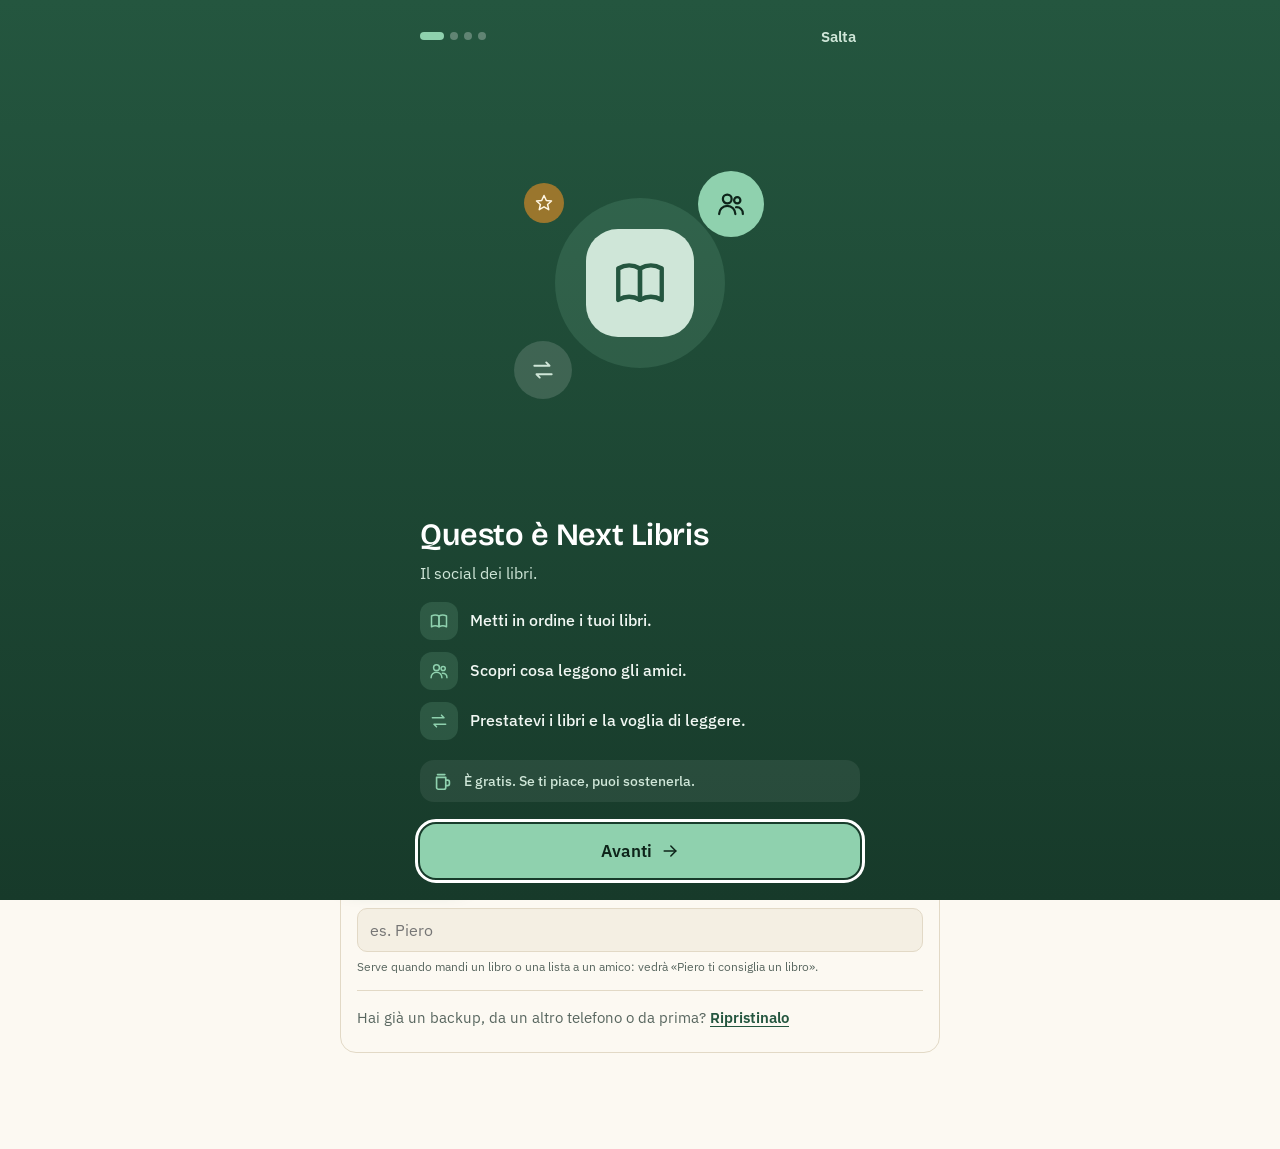
==== index.html @ ef650e4e "Prova 111.3: **Catalogo delle biblioteche (SBN) incluso per tutti**: non serve più il worker; tra am" ====
<!DOCTYPE html>
<html lang="it">
<head>
<meta charset="utf-8">
<meta name="viewport" content="width=device-width, initial-scale=1, interactive-widget=resizes-content">
<!-- Content-Security-Policy (17/11/2026): script solo dai file dell'app e dall'accesso con Google, niente script scritti nella pagina.
     connect-src e img-src ammettono https: perché le copertine possono stare su tanti indirizzi (il catalogo SBN passa dal server, 031). -->
<meta http-equiv="Content-Security-Policy" content="default-src 'self'; script-src 'self' https://accounts.google.com 'wasm-unsafe-eval'; style-src 'self' 'unsafe-inline' https://accounts.google.com; font-src 'self'; img-src 'self' data: blob: https:; media-src 'self' data: blob:; connect-src 'self' data: blob: https:; worker-src 'self' blob:; frame-src https://accounts.google.com; manifest-src 'self'; object-src 'none'; base-uri 'self'; form-action 'self'">
<title>Next Libris</title>
<meta name="application-name" content="Next Libris">
<meta name="apple-mobile-web-app-title" content="Next Libris">
<meta name="description" content="Il catalogo della tua libreria di casa: inquadri il codice a barre e il libro si compila da solo.">
<meta property="og:type" content="website">
<meta property="og:locale" content="it_IT">
<meta property="og:title" content="Next Libris">
<meta property="og:description" content="Il catalogo della tua libreria di casa: inquadri il codice a barre e il libro si compila da solo.">
<meta property="og:url" content="https://nextlibris.github.io/">
<meta property="og:image" content="https://nextlibris.github.io/icons/next-libris-og.png">
<meta property="og:image:width" content="1200">
<meta property="og:image:height" content="630">
<meta property="og:image:alt" content="Icona di Next Libris: libri sullo scaffale, l'ultimo inclinato">
<meta name="theme-color" content="#EEF1EE">
<link rel="manifest" href="manifest.json?v=36" crossorigin="use-credentials">
<link rel="icon" type="image/png" href="icons/next-libris-192.png">
<link rel="apple-touch-icon" href="icons/next-libris-192.png">
<script src="indirizzo.js"></script><!-- vecchio indirizzo: solo «Ci siamo spostati» -->
<script src="avvio.js"></script><!-- aspetto e tema prima di disegnare; mai dentro la cornice di un altro sito -->
<link rel="preload" href="vendor/fonts/literata-latin.woff2" as="font" type="font/woff2" crossorigin>
<style>/* schermata d'apertura: qui e non nel CSS, cosi' e' la primissima cosa disegnata */
#splash{display:none}
html[data-splash]:not(.splash-out),html[data-splash]:not(.splash-out) body{background:#24563F}
html[data-splash]:not(.splash-out) body>:not(#splash){visibility:hidden}
html[data-splash] #splash{position:fixed;top:0;left:0;right:0;bottom:auto;height:100lvh;min-height:100%;z-index:10000;display:flex;flex-direction:column;align-items:center;justify-content:center;gap:10px;background:#24563F;transition:opacity .35s ease}
#splash img{width:168px;height:168px;margin-bottom:6px}
#splash b{font:600 38px/1.1 "Literata",Georgia,serif;color:#F4F1E8;letter-spacing:-.005em}
#splashWho{font:400 17px/1.3 system-ui,sans-serif;color:#CFE0D6}
#splashWho:empty{display:none}
#splash.out{opacity:0;pointer-events:none}
@media (prefers-reduced-motion:reduce){html[data-splash] #splash{transition:none}}
</style>
<link rel="stylesheet" href="style.css">
<link rel="stylesheet" href="wrap.css"><!-- modulo: riepilogo di ogni stagione -->
<link rel="stylesheet" href="layout.css"><!-- modulo: disposizione dello schermo -->
<link rel="stylesheet" href="schede.css"><!-- modulo: aspetto della scheda aperta -->
<link rel="stylesheet" href="social.css"><!-- modulo: account e sincronizzazione -->
<link rel="stylesheet" href="profilo.css"><!-- modulo: profilo -->
<link rel="stylesheet" href="amici.css"><!-- modulo: amici -->
<link rel="stylesheet" href="notifiche.css"><!-- modulo: notifiche (campanella) -->
<link rel="stylesheet" href="chat.css"><!-- modulo: chat (giro 9b) -->
<link rel="stylesheet" href="ricerche.css"><!-- modulo: ricerche condivise e archivio comune -->
<link rel="stylesheet" href="push.css"><!-- modulo: notifiche push -->
<link rel="stylesheet" href="guida.css"><!-- modulo: guida di primo avvio e libreria di esempio -->
<link rel="stylesheet" href="stile-c.css"><!-- stile «C · Schede» (restyle 19/11/2026) -->
<link rel="stylesheet" href="stile-g.css"><!-- stile G «Pagina con l’Indice» (20/11/2026): ultimo, vale su tutto -->
</head>
<body>
<div id="splash" aria-hidden="true"><img src="icons/next-libris-192.png" alt="" width="168" height="168"><b>Next Libris</b><span id="splashWho"></span></div>
<main>
  <header class="top">
    <div>
      <h1>Next Libris</h1>
      <p class="top-meta"><span class="owner" id="owner"></span><span class="summary" id="summary" aria-live="polite"></span></p>
    </div>
    <div class="sync" id="sync" role="status"><span class="dot"></span><span id="syncTxt">Salvato su questo telefono</span></div>
    <button class="ico beer-top beer-pill" id="btnBeer" type="button" aria-label="Sostieni Next Libris: offrimi una birra" title="Offrimi una birra"><svg viewBox="0 0 24 24" width="24" height="24" fill="none" stroke="currentColor" stroke-width="2" stroke-linecap="round" stroke-linejoin="round"><path d="M5 8h10v11a2 2 0 0 1-2 2H7a2 2 0 0 1-2-2z"/><path d="M15 11h2a2.5 2.5 0 0 1 0 5h-2"/><path d="M5 8a2.5 2.5 0 0 1 2.5-3 3 3 0 0 1 5 0A2.5 2.5 0 0 1 15 8"/><path d="M8.5 12v5.5M11.5 12v5.5"/></svg><span class="beer-t">Sostieni</span></button>
    <button class="ico gear" id="btnOpts" aria-label="Opzioni" title="Opzioni"></button>
  </header>

  <div class="notice" id="notice" hidden><span id="noticeTxt"></span><button id="noticeBtn" hidden></button><button class="x" id="noticeX" aria-label="Chiudi l'avviso">×</button></div>

  <section class="inst-card" id="instCard" hidden aria-labelledby="instH">
    <img src="icons/next-libris-192.png" alt="" width="56" height="56">
    <div class="inst-txt">
      <h2 id="instH">Installa Next Libris</h2>
      <p id="instMsg">Avrai l'icona tra le app del telefono: si apre a schermo intero e funziona anche senza rete.</p>
    </div>
    <div class="inst-acts">
      <button class="btn primary" id="instGo" type="button">Installa</button>
      <button class="btn quiet" id="instLater" type="button">Non ora</button>
    </div>
  </section>

  <div class="stick-sentinel" id="stickSentinel" aria-hidden="true"></div>
  <div class="stick" id="stick">
  <div class="tabbar">
    <nav class="tabs" role="tablist" aria-label="Elenchi">
      <button role="tab" id="tabLib" aria-selected="true">Libreria <span class="cnt" id="cntLib"></span></button>
      <button role="tab" id="tabWish" aria-selected="false">Desideri <span class="cnt" id="cntWish"></span></button>
    </nav>
    <button class="quick loan" id="fltLoan" aria-pressed="false" title="Mostra solo i libri in prestito"><span id="icoLoan" aria-hidden="true"></span>Prestati <span class="cnt" id="cntLoan">0</span></button>
  </div>

  <section class="tools" aria-label="Strumenti">
    <button class="btn filt" id="btnFilters" aria-expanded="false" aria-controls="drawer"><span id="icoFilt" aria-hidden="true"></span>Filtri<span class="badge" id="fltBadge" hidden></span></button>
    <span class="qwrap"><input id="q" type="search" placeholder="Cerca nell'elenco" aria-label="Cerca nell'elenco" autocomplete="off"><button type="button" class="qx" id="qX" aria-label="Cancella la ricerca" title="Cancella la ricerca" hidden>×</button></span>   <!-- X: cancella solo il testo, non i filtri (giro 5) -->
    <div class="acts">
      <button class="btn sm" id="btnView"></button>
      <button class="btn sm" id="btnCheck"></button>
      <button class="btn sm" id="btnStats"></button>
      <button class="btn sm" id="btnExport"></button>
    </div>
  </section>
  <div class="sortbar" id="sortBar">   <!-- «Ordina» e «Raggruppa» sempre in vista, fuori dalla barra dei filtri (Piero, 17/11/2026 notte) -->
    <span class="sr" id="hSort">Ordina per</span>
    <select id="sort" class="dsel sb-sel" aria-labelledby="hSort">
      <option value="recent">Più recenti</option>
      <option value="titolo">Titolo A–Z</option>
      <option value="autore">Autore A–Z</option>
      <option value="editore">Casa editrice</option>
      <option value="anno">Anno</option>
      <option value="scaffale">Scaffale</option>
      <option value="voto">Voto</option>
      <option value="letti">Letti di recente</option>
    </select>
    <span class="sb-dot" aria-hidden="true">·</span>
    <span class="sr" id="hGrp">Raggruppa per</span>
    <select id="grp" class="dsel sb-sel" aria-labelledby="hGrp" data-pre="Raggruppa: " data-none="Raggruppa">
      <option value="">Nessun gruppo</option>
      <option value="aut">Autore</option>
      <option value="gen">Genere</option>
      <option value="genaut" data-s="Genere › autore">Genere, poi autore</option>
      <option value="pae" data-s="Paese">Paese dell'autore</option>
      <option value="read">Lettura</option>
    </select>
  </div>
  <div class="chips">
    <button class="chip todo" id="btnTodo" hidden>Completa con l'ISBN</button>
    <button class="chip" id="fltGuess" aria-pressed="false" hidden>Da verificare</button>
    <span class="active-flt" id="activeFlt"></span>
    <button class="chip" id="btnNews" hidden>Novità dei tuoi autori</button>
    <button class="chip share" id="btnShareWish" hidden>Condividi la lista</button>
  </div>
  </div>


  <section class="nx-box" id="nxBox" hidden aria-labelledby="nxBoxH">
    <button type="button" class="ico nx-x" id="nxBoxX" aria-label="Chiudi">×</button>
    <h3 id="nxBoxH">Hai finito un libro. E adesso?</h3>
    <div id="nxBoxCard"></div>
    <div class="nx-acts"><button class="btn primary" type="button" id="nxBoxGo">Inizio questo</button><button class="btn" type="button" id="nxBoxNext">Un altro</button><button class="link" type="button" id="nxBoxAll">Tutti i suggerimenti</button></div>
  </section>
  <section class="don-ask" id="donAsk" hidden aria-labelledby="donAskT">
    <h3 id="donAskT">50 libri catalogati</h3>
    <p>Grazie per usare Next Libris! È gratis per tutti e senza pubblicità: se ti è utile, aiutaci a tenerla così con una birra.</p>
    <button class="btn primary" type="button" id="donAskGo">Offrimi una birra</button>
    <div class="don-ask-more"><button class="link" type="button" id="donAskLater">Più tardi</button><button class="link" type="button" id="donAskNever">Non chiedere più</button></div>
  </section>
  <div class="don-row" id="donRow" hidden>
    <button type="button" class="don-open" id="donRowOpen"><span class="don-ico" aria-hidden="true">♥</span><span>Next Libris è gratis e senza pubblicità. Se ti piace, offrimi una birra!</span></button>
    <button type="button" class="ico" id="donRowX" aria-label="Nascondi per 10 giorni">×</button>
  </div>
  <div class="thead" id="thead" aria-hidden="true"><span></span><span>Titolo</span><span>Autore</span><span>Casa editrice</span><span>Anno</span><span>Costo €</span><span>ISBN</span><span></span></div>
  <div id="list"></div>
</main>

<div class="dock">
  <div class="dock-in">
    <button class="btn primary" id="btnScan"></button>
    <button class="btn" id="btnPhoto"></button>
    <button class="btn" id="btnType"></button>
  </div>
  <p class="tip" id="tipTxt">Scansiona il codice a barre: è il modo più preciso. Dopo ogni libro puoi scrivere il prezzo (facoltativo). Digita per scrivere il titolo o l'ISBN.</p>
</div>

<div class="scan" id="scan" hidden>
  <video id="scanVideo" playsinline muted></video>
  <div class="scan-top">
    <button class="btn" id="scanClose" aria-label="Chiudi la fotocamera">× Chiudi</button>
    <span class="scan-count" id="scanCount">0 aggiunti</span>
    <span class="scan-tr">
      <button class="btn scan-snd" type="button" id="scanSound" aria-pressed="true" aria-label="Suoni accesi: tocca per spegnerli">🔊</button>
      <button class="btn scan-ico" type="button" id="scanFlash" hidden aria-pressed="false" aria-label="Flash per la foto della copertina: spento">⚡</button>
      <button class="btn scan-ico" type="button" id="scanTorch" hidden aria-pressed="false" aria-label="Torcia: spenta">🔦</button>
    </span>
  </div>
  <div class="scan-mid"><div class="scan-guide" id="scanGuide"></div></div>
  <div class="scan-res" id="scanRes" hidden aria-live="polite"></div>
  <div class="scan-price" id="scanPrice" hidden>
    <div class="sp-book"><b id="scanPriceT"></b><span id="scanPriceA"></span></div>
    <span id="scanPriceTxt" aria-live="polite"></span>
    <!-- il campo è sempre visibile: toccandolo Android apre subito la tastiera (un focus dato dal codice a volte non la apre) -->
    <form class="sp-row" id="scanPriceForm">
      <label class="sp-field" id="scanPriceType"><span class="sp-ico" id="scanPriceIco" aria-hidden="true"></span><input id="scanPriceIn" type="text" inputmode="decimal" enterkeyhint="done" autocomplete="off" placeholder="Prezzo (facoltativo)" aria-label="Prezzo in euro, facoltativo"><span class="eur" aria-hidden="true">€</span></label>
      <button class="btn primary" id="scanPriceOk" type="submit">Salva</button>
      <button class="btn" type="button" id="scanPriceCancel" aria-label="Annulla">×</button>
    </form>
  </div>
  <div class="scan-shoot" id="scanShootBox" hidden><button class="shutter" id="scanShoot" aria-label="Scatta la copertina"></button></div>
  <div class="scan-kinds" id="scanKinds" role="radiogroup" aria-label="Cosa inquadri">
    <button type="button" role="radio" data-k="bar" aria-checked="true">Codice a barre</button><button type="button" role="radio" data-k="text" aria-checked="false">ISBN scritto</button><button type="button" role="radio" data-k="cover" aria-checked="false">Copertina</button>
  </div>
  <button class="btn scan-native" id="scanNative" type="button">📷 Usa la fotocamera del telefono (con il flash)</button>
  <button class="btn scan-done" id="scanDone" type="button">Chiudi la fotocamera</button>
  <p class="scan-msg" id="scanMsg" role="status">Inquadra il codice a barre, di solito sul retro. Ogni libro viene aggiunto da solo.</p>
</div>

<div class="sheet" id="isbnSheet" hidden>
  <div class="sheet-in" role="dialog" aria-modal="true" aria-labelledby="isbnH">
    <h2 id="isbnH">Titolo o ISBN</h2>
    <p class="msg" id="isbnIntro">Scrivi il <b>titolo</b> (con l'autore, se lo sai): ti propongo i libri trovati. Oppure uno o più codici <b>ISBN</b>, uno per riga.</p>
    <textarea class="big" id="isbnText" inputmode="text" autocomplete="off" enterkeyhint="search" aria-label="Titolo o codici ISBN" placeholder="Il nome della rosa Eco"></textarea>
    <p class="msg bad" id="isbnErr" hidden></p>
    <div class="tres" id="isbnResBox" hidden>
      <p class="msg" id="isbnResMsg" aria-live="polite"></p>
      <ul class="cands" id="isbnRes"></ul>
      <button class="btn" id="isbnKey" type="button" hidden>Come avere l’API, gratis ›</button>
      <button class="btn" id="isbnAsIs" type="button" hidden></button>
    </div>
    <div class="row-btns">
      <button class="btn" id="isbnCancel">Annulla</button>
      <button class="btn primary" id="isbnGo">Cerca</button>
    </div>
  </div>
</div>

<div class="sheet" id="pickSheet" hidden>
  <div class="sheet-in" role="dialog" aria-modal="true" aria-labelledby="pickH">
    <h2 id="pickH">Quale libro è?</h2>
    <p class="msg" id="pickMsg">Ho letto il testo della copertina. Tocca il libro giusto: editore e anno dipendono dall'edizione, controllali dopo.</p>
    <ul class="cands" id="pickList"></ul>
    <div class="row-btns">
      <button class="btn" id="pickMan">Nessuno: scrivo io titolo e autore</button>
      <button class="btn" id="pickText">Nessuno: tieni il testo letto</button>
      <button class="btn" id="pickClose">Chiudi</button>
    </div>
  </div>
</div>

<div class="sheet" id="bkFailSheet" hidden>
  <div class="sheet-in" role="dialog" aria-modal="true" aria-labelledby="bkFailH">
    <h2 id="bkFailH">Il backup non è partito</h2>
    <p class="msg" id="bkFailMsg">Il telefono non ha aperto la condivisione.</p>
    <div class="menu">
      <button class="btn primary" type="button" id="bkFailRetry">Riprova a inviarlo</button>
      <button class="btn" type="button" id="bkFailLite" hidden>Invia senza le foto</button>
      <button class="btn" type="button" id="bkFailDl">Salvalo nei Download</button>
      <button class="btn" type="button" id="bkFailClose">Chiudi</button>
    </div>
    <p class="hint">Dai Download puoi metterlo su Drive dopo: apri l'app Drive, tocca «+» e poi «Carica».</p>
  </div>
</div>

<div class="sheet" id="recSheet" hidden>
  <div class="sheet-in rec-in" role="dialog" aria-modal="true" aria-labelledby="recH">
    <h2 id="recH">Riconosco il libro</h2>
    <div class="rec-top">
      <span class="man-img" id="recImg" aria-hidden="true"></span>
      <div class="rec-txt">
        <p class="msg" id="recMsg" aria-live="polite">Leggo la foto…</p>
        <div class="rec-bar" id="recBar" role="progressbar" aria-label="Avanzamento" aria-valuemin="0" aria-valuemax="100" aria-valuenow="0"><span id="recFill"></span></div>
        <b class="rec-pct" id="recPct">0%</b>
      </div>
    </div>
    <p class="hint">Dalla copertina il riconoscimento sbaglia spesso, soprattutto con poca luce: il codice a barre sul retro è più preciso. Puoi anche scrivere tu titolo e autore.</p>
    <div class="row-btns">
      <button class="btn" type="button" id="recMan">Scrivi a mano</button>
      <button class="btn" type="button" id="recBg">Continua dopo</button>
    </div>
  </div>
</div>

<div class="sheet" id="manSheet" hidden>
  <div class="sheet-in man-in" role="dialog" aria-modal="true" aria-labelledby="manH">
    <h2 id="manH">Scrivi titolo e autore</h2>
    <div class="man-top"><span class="man-img" id="manImg" aria-hidden="true"></span><p class="msg" id="manMsg">Non ho trovato questo libro online. Scrivilo tu: la foto diventa la copertina.</p></div>
    <form class="man-form" id="manForm" autocomplete="off">
      <label for="manT">Titolo</label>
      <input id="manT" type="text" enterkeyhint="next" spellcheck="false" placeholder="Il nome della rosa">
      <label for="manA">Autore <span class="opt">(facoltativo)</span></label>
      <input id="manA" type="text" enterkeyhint="done" spellcheck="false" placeholder="Umberto Eco">
      <label for="manP" class="man-p">Prezzo di copertina <span class="opt">(facoltativo)</span></label>
      <span class="man-p man-pw"><input id="manP" type="text" inputmode="decimal" enterkeyhint="done" autocomplete="off" placeholder="es. 14,50"><span class="eur" aria-hidden="true">€</span></span>
    </form>
    <p class="msg bad" id="manErr" hidden>Scrivi almeno il titolo.</p>
    <div class="row-btns">
      <button class="btn primary" type="submit" form="manForm" id="manSave">Salva</button>
      <button class="btn" type="button" id="manCancel">Più tardi</button>
    </div>
  </div>
</div>

<div class="sheet" id="instSheet" hidden>
  <div class="sheet-in" role="dialog" aria-modal="true" aria-labelledby="instSheetH">
    <h2 id="instSheetH">Come installarla</h2>
    <p class="msg" id="instLead"></p>
    <ol class="inst-steps" id="instSteps"></ol>
    <p class="hint" id="instNote"></p>
    <div class="row-btns">
      <a class="btn" id="instChrome" hidden>Apri in Chrome</a>
      <button class="btn" id="instCopy" type="button" hidden>Copia il link</button>
      <button class="btn primary" id="instOk" type="button">Ho capito</button>
    </div>
    <button class="link" id="instWhy" type="button">Non trovi la voce? Controlla il telefono</button>
  </div>
</div>

<div class="sheet" id="shareSheet" hidden>
  <form class="sheet-in" id="shareForm" role="dialog" aria-modal="true" aria-labelledby="shareH">
    <h2 id="shareH">Condividi</h2>
    <p class="msg" id="shareWhat"></p>
    <label class="field" id="shareTitleBox"><span>Nome della lista</span>
      <input type="text" id="shareTitle" maxlength="40" autocomplete="off" placeholder="es. Gialli da leggere"></label>
    <label class="field"><span>Il tuo nome, così chi riceve vede da chi arriva</span>
      <input type="text" id="shareName" enterkeyhint="done" maxlength="30" autocomplete="given-name" autocapitalize="words" placeholder="es. Piero"></label>
    <p class="share-prev" id="sharePrev" aria-live="polite"></p>
    <div class="row-btns">
      <button class="btn primary" type="submit" id="shareSend">Manda</button>
      <button class="btn" type="button" id="shareCopy">Copia</button>
      <button class="btn" type="button" id="shareClose">Annulla</button>
    </div>
    <p class="hint">Mando titolo, autore, casa editrice, anno, ISBN, prezzo, copertina, genere e pagine. Note, voti, prestiti e scaffali restano a te; le copertine fotografate da te restano sul telefono. Chi ha Next Libris apre il link e aggiunge i libri; gli altri leggono l'elenco nel messaggio.</p>
  </form>
</div>

<div class="sheet" id="importSheet" hidden>
  <div class="sheet-in" role="dialog" aria-modal="true" aria-labelledby="importH">
    <h2 id="importH"></h2>
    <p class="msg" id="importMsg"></p>
    <ul class="imp" id="importList"></ul>
    <div class="row-btns">
      <button class="btn primary" type="button" id="importWish">Aggiungi ai Desideri</button>
      <button class="btn" type="button" id="importLib">Aggiungi alla Libreria</button>
      <button class="btn" type="button" id="importClose">Non ora</button>
    </div>
    <p class="hint" id="importHint"></p>
  </div>
</div>

<div class="sheet" id="covSheet" hidden>
  <div class="sheet-in" role="dialog" aria-modal="true" aria-labelledby="covH">
    <h2 id="covH">Copertina non trovata</h2>
    <p class="msg" id="covMsg"></p>
    <div class="row-btns">
      <button class="btn primary" type="button" id="covShot">Scatta una foto</button>
      <button class="btn" type="button" id="covLater">Non ora</button>
    </div>
  </div>
</div>

<div class="sheet" id="newsSheet" hidden>
  <div class="sheet-in wide" role="dialog" aria-modal="true" aria-labelledby="newsH">
    <h2 id="newsH">Novità dei tuoi autori</h2>
    <p class="msg" id="newsMsg" aria-live="polite"></p>
    <ul class="news" id="newsList"></ul>
    <label class="check small"><input type="checkbox" id="newsAuto"><span>Controlla da solo ogni due settimane (serve l’API Google)</span></label>
    <div class="row-btns">
      <button class="btn" type="button" id="newsAgain">Cerca di nuovo</button>
      <button class="btn" type="button" id="newsClose">Chiudi</button>
    </div>
  </div>
</div>

<div class="sheet" id="suggSheet" hidden>
  <div class="sheet-in wide" role="dialog" aria-modal="true" aria-labelledby="suggH">
    <h2 id="suggH">Suggerimenti</h2>
    <div class="seg kinds sg-tabs" role="tablist" aria-label="Tipo di suggerimento">
      <button type="button" role="tab" id="sgTabNext" aria-controls="sgNext" aria-pressed="true" aria-selected="true">Cosa leggere dopo</button>
      <button type="button" role="tab" id="sgTabDisc" aria-controls="sgDisc" aria-pressed="false" aria-selected="false">Da scoprire</button>
    </div>
    <div id="sgNext" role="tabpanel" aria-labelledby="sgTabNext">
      <p class="msg" id="sgNextMsg" aria-live="polite"></p>
      <div id="sgNextCard"></div>
    </div>
    <div id="sgDisc" role="tabpanel" aria-labelledby="sgTabDisc" hidden>
      <p class="msg" id="sgDiscMsg" aria-live="polite"></p>
      <ul class="news sg-list" id="sgList"></ul>
      <label class="check small"><input type="checkbox" id="sgAuto"><span>Cerca da solo una volta a settimana</span></label>
      <label class="check small"><input type="checkbox" id="sgLang"><span>Anche libri in altre lingue (non solo in italiano)</span></label>
    </div>
    <div class="row-btns">
      <button class="btn" type="button" id="sgAgain" hidden>Cerca di nuovo</button>
      <button class="btn" type="button" id="sgClose">Chiudi</button>
    </div>
  </div>
</div>

<div class="selbar" id="selBar" hidden role="toolbar" aria-label="Libri selezionati">
  <div class="selbar-in">
    <button type="button" class="ico sel-x" id="selExit" aria-label="Esci dalla selezione">×</button>
    <span class="sel-n" id="selN" aria-live="polite"></span>
    <button type="button" class="btn" id="selAll">Tutti</button>
    <button type="button" class="btn danger" id="selDel">Elimina</button>
    <button type="button" class="btn primary" id="selEdit">Modifica</button>
  </div>
</div>

<div class="sheet" id="auSheet" hidden>
  <div class="sheet-in" role="dialog" aria-modal="true" aria-labelledby="auH">
    <div class="au-head">
      <button type="button" class="au-pic" id="auPic" hidden aria-label="Ingrandisci la foto"><img alt="" referrerpolicy="no-referrer"></button>
      <div><h2 id="auH"></h2>
      <p class="au-desc" id="auDesc"></p></div>
    </div>
    <div class="au-txt" id="auTxt" aria-live="polite"></div>
    <p class="au-src" id="auSrc" hidden>Da Wikipedia, l'enciclopedia libera.</p>
    <div class="au-cut" id="auCut" hidden></div>
    <div class="au-cut au-pa" id="auPa" hidden></div>
    <div class="au-acts">
      <button class="btn" type="button" id="auWorks" hidden>Le sue opere ›</button>
      <button class="btn" type="button" id="auMine"></button>
      <button class="btn" type="button" id="auWeb">Cerca sul web</button>
      <a class="btn" id="auWiki" target="_blank" rel="noopener" hidden>Apri su Wikipedia</a>
      <button class="btn" type="button" id="auEdit">Modifica il nome</button>
      <button class="btn" type="button" id="auClose">Chiudi</button>
    </div>
  </div>
</div>

<!-- opere di un autore, da Wikidata (giro 2, 18/11/2026): da Info Autore («Le sue opere») e dal + («Per autore») -->
<div class="sheet" id="woSheet" hidden>
  <div class="sheet-in" role="dialog" aria-modal="true" aria-labelledby="woH">
    <h2 id="woH">Cerca per autore</h2>
    <form class="wo-find" id="woFind" hidden>
      <label class="field"><span>Nome dell'autore</span><input id="woQ" type="text" autocomplete="off" enterkeyhint="search" maxlength="120" placeholder="es. Italo Calvino"></label>
      <button class="btn primary" type="submit">Cerca</button>
    </form>
    <div class="tabs wo-dest" id="woDest" role="tablist" aria-label="Dove aggiungerlo" hidden><button type="button" role="tab" data-dest="lib">In Libreria</button><button type="button" role="tab" data-dest="wish">Nei Desideri</button></div>
    <p class="msg" id="woMsg" aria-live="polite"></p>
    <ul class="wo-list" id="woList"></ul>
    <p class="au-src" id="woSrc" hidden>Elenco da Wikidata, la banca dati libera di Wikipedia: può non essere completo.</p>
    <div class="row-btns"><button type="button" class="btn" id="woClose">Chiudi</button></div>
  </div>
</div>
<!-- film e serie TV tratti dai tuoi libri, da Wikidata (giro 2, 18/11/2026) -->
<div class="sheet" id="filmSheet" hidden>
  <div class="sheet-in" role="dialog" aria-modal="true" aria-labelledby="filmH">
    <h2 id="filmH">Dai tuoi libri al cinema</h2>
    <div id="filmBody" aria-live="polite"></div>
    <p class="au-src">Da Wikidata, la banca dati libera di Wikipedia.</p>
    <div class="row-btns"><button type="button" class="btn" id="filmClose">Chiudi</button></div>
  </div>
</div>

<div class="sheet" id="donSheet" hidden>
  <div class="sheet-in don-in" role="dialog" aria-modal="true" aria-labelledby="donH">
    <h2 id="donH">Sostieni Next Libris</h2>
    <p class="msg">Next Libris è gratis, senza pubblicità e senza abbonamenti: è fatta per far venire voglia di leggere e di scambiarsi i libri con gli amici. Se ti piace, offrimi una birra!</p>
    <div class="don-amts" role="radiogroup" aria-label="Importo">
      <button type="button" class="don-amt" role="radio" aria-checked="false" data-amt="2">Piccola<small>2 €</small></button>
      <button type="button" class="don-amt" role="radio" aria-checked="true" data-amt="3">Media<small>3 €</small></button>
      <button type="button" class="don-amt" role="radio" aria-checked="false" data-amt="5">Grande<small>5 €</small></button>
      <button type="button" class="don-amt" role="radio" aria-checked="false" data-amt="">Altro<small>a scelta</small></button>
    </div>
    <button class="btn primary" type="button" id="donGo">Offri una media con PayPal</button>
    <button class="btn" type="button" id="donClose">Chiudi</button>
    <p class="hint">Nessun obbligo: l'app resta completa per tutti, anche per gli astemi.</p>
  </div>
</div>

<div class="sheet" id="logSheet" hidden>
  <div class="sheet-in wide log-in" role="dialog" aria-modal="true" aria-labelledby="logH">
    <h2 id="logH">Novità delle versioni</h2>
    <p class="hint">Dalla più recente. Quella che stai usando è evidenziata.</p>
    <div class="log-body" id="logBody" aria-live="polite"></div>
    <button class="btn" type="button" id="logClose">Chiudi</button>
  </div>
</div>

<div class="sheet" id="wnSheet" hidden>
  <div class="sheet-in wide" role="dialog" aria-modal="true" aria-labelledby="wnH">
    <h2 id="wnH">Cosa c'è di nuovo</h2>
    <p class="hint" id="wnSub"></p>
    <ul class="wn-list" id="wnList"></ul>
    <div class="row-btns">
      <button class="btn" type="button" id="wnAll">Tutti i dettagli</button>
      <button class="btn primary" type="button" id="wnClose">Ho capito</button>
    </div>
  </div>
</div>

<div class="sheet" id="confirmSheet" hidden>
  <div class="sheet-in" role="alertdialog" aria-modal="true" aria-labelledby="confirmH" aria-describedby="confirmMsg">
    <h2 id="confirmH">Conferma</h2>
    <p class="msg" id="confirmMsg"></p>
    <div class="row-btns">
      <button class="btn danger-fill" type="button" id="confirmOk">Elimina</button>
      <button class="btn" type="button" id="confirmNo">Annulla</button>
    </div>
  </div>
</div>

<div class="sheet" id="bulkSheet" hidden>
  <div class="sheet-in" role="dialog" aria-modal="true" aria-labelledby="bulkH">
    <h2 id="bulkH">Modifica i libri selezionati</h2>
    <p class="msg" id="bulkMsg"></p>
    <div class="bulk" id="bulkBody">
      <section class="bk-sec"><h3>Serie o collana</h3>
        <div class="bk-row"><input id="bkSe" type="text" list="seriesList" maxlength="80" autocomplete="off" placeholder="Nome della serie o collana"><button class="btn" type="button" data-bk="se">Applica</button></div>
        <label class="check small"><input type="checkbox" id="bkSeNum"><span>Numera anche i volumi</span></label>
        <div class="bk-num" id="bkNumBox" hidden>
          <div class="bk-ord" role="radiogroup" aria-label="Ordine dei volumi">
            <label><input type="radio" name="bkOrd" value="sel" checked><span>Nell'ordine in cui li hai selezionati</span></label>
            <label><input type="radio" name="bkOrd" value="year"><span>Per anno di pubblicazione</span></label>
            <label><input type="radio" name="bkOrd" value="list"><span>Come nell'elenco</span></label>
            <label><input type="radio" name="bkOrd" value="custom"><span>Personalizzato: sposti i libri o scrivi i numeri</span></label>
          </div>
          <p class="hint bk-cust-hint" id="bkCustHint" hidden>Trascina la maniglia ≡ o usa le frecce per cambiare l'ordine (i numeri si rifanno di seguito); tocca un numero per scriverlo a mano.</p>
          <label class="bk-from">Primo numero <input id="bkFrom" type="text" enterkeyhint="done" inputmode="numeric" maxlength="3" value="1" autocomplete="off"></label>
          <ol class="bk-prev" id="bkPrev" aria-label="Anteprima della numerazione"></ol>
        </div>
      </section>
      <section class="bk-sec"><h3>Scaffale</h3>
        <div class="bk-row"><input id="bkSh" type="text" list="shelfList" maxlength="80" autocomplete="off" placeholder="Es. Studio, sala"><button class="btn" type="button" data-bk="sh">Applica</button></div>
      </section>
      <section class="bk-sec"><h3>Genere</h3>
        <div class="bk-row"><input id="bkGen" type="text" list="genreList" maxlength="80" autocomplete="off" placeholder="Es. Romanzo"><button class="btn" type="button" data-bk="gen">Applica</button></div>
      </section>
      <section class="bk-sec bk-lib"><h3>Lettura</h3>
        <div class="bk-btns"><button class="btn" type="button" data-bk="rs" data-v="da">Da leggere</button><button class="btn" type="button" data-bk="rs" data-v="in">In lettura</button><button class="btn" type="button" data-bk="rs" data-v="ok">Letto</button></div>
      </section>
      <section class="bk-sec"><h3>Altro</h3>
        <div class="bk-btns">
          <button class="btn bk-lib" type="button" data-bk="fav" data-v="1">Lo consiglio</button>
          <button class="btn bk-lib" type="button" data-bk="fav" data-v="0">Non lo consiglio più</button>
          <button class="btn" type="button" data-bk="move">Sposta nei Desideri</button>
          <button class="btn" type="button" data-bk="verify">Segna come verificati</button>
          <button class="btn" type="button" data-bk="share">Condividi questi libri</button>
        </div>
      </section>
    </div>
    <button class="btn" type="button" id="bulkClose">Chiudi</button>
  </div>
</div>

<div class="sheet" id="allqSheet" hidden>
  <div class="sheet-in wide" role="dialog" aria-modal="true" aria-labelledby="allqH">
    <h2 id="allqH">Citazioni</h2>
    <label class="field"><span>Cerca tra le citazioni</span><input id="allqQ" type="search" autocomplete="off" placeholder="Parole, titolo o autore"></label>
    <p class="msg" id="allqMsg" aria-live="polite"></p>
    <ul class="allq" id="allqList"></ul>
    <button class="btn" type="button" id="allqClose">Chiudi</button>
  </div>
</div>

<div class="sheet" id="quoteSheet" hidden>
  <form class="sheet-in" id="quoteForm" role="dialog" aria-modal="true" aria-labelledby="quoteH">
    <h2 id="quoteH">Citazione o appunto</h2>
    <p class="msg" id="quoteBook"></p>
    <label class="field"><span>Testo</span><textarea id="quoteText" rows="6" maxlength="1500" placeholder="Scrivi il passaggio, oppure aggiungi una o più foto della pagina"></textarea></label>
    <div class="q-ph" id="quotePh" hidden>
      <ul class="q-thumbs" id="quoteThumbs" aria-label="Foto della citazione"></ul>
      <button type="button" class="link q-ocr" id="quoteOcr">Leggi il testo</button>
    </div>
    <button class="btn" type="button" id="quotePhoto">Aggiungi una foto della pagina</button>
    <p class="msg" id="quoteMsg" aria-live="polite"></p>
    <label class="field q-pg"><span>Pagina (se vuoi)</span><input id="quotePage" type="text" enterkeyhint="done" inputmode="numeric" maxlength="5" autocomplete="off"></label>
    <div class="row-btns">
      <button class="btn primary" type="submit" id="quoteSave">Salva</button>
      <button class="btn" type="button" id="quoteShare">Condividi</button>
      <button class="btn" type="button" id="quoteDel" hidden>Elimina</button>
      <button class="btn" type="button" id="quoteCancel">Annulla</button>
    </div>
  </form>
</div>

<div class="sheet" id="copySheet" hidden>
  <div class="sheet-in" role="dialog" aria-modal="true" aria-labelledby="copyH">
    <h2 id="copyH">Copia l'elenco</h2>
    <p class="msg">Il telefono non ha permesso la copia automatica. Seleziona il testo, copialo e incollalo in Excel o Fogli Google.</p>
    <textarea class="big" id="copyBox" readonly aria-label="Elenco da copiare" style="height:180px"></textarea>
    <button class="btn primary" id="copyClose">Chiudi</button>
  </div>
</div>

<div class="lightbox" id="lightbox" hidden role="dialog" aria-modal="true" aria-label="Copertina ingrandita">
  <button class="lb-x" id="lbClose" aria-label="Chiudi">×</button>
  <img id="lbImg" alt="Copertina" referrerpolicy="no-referrer">
  <p class="lb-cap" id="lbCap"></p>
  <p class="lb-note" id="lbNote" aria-live="polite"></p>
  <div class="lb-acts"><button class="btn" id="lbPhoto">Usa una mia foto</button><button class="btn" id="lbReset" hidden>Togli la mia foto</button></div>
</div>

<div class="sheet opts-sheet" id="optSheet" hidden>
  <div class="sheet-in" role="dialog" aria-modal="true" aria-labelledby="optH">
    <div class="opt-head">
      <button class="ico" id="optBack" aria-label="Torna al menu"></button>
      <h2 id="optH">Opzioni</h2>
      <button class="ico" id="optClose" aria-label="Chiudi">×</button>
    </div>
    <section class="opt-sec" data-sec="look" data-title="Aspetto">
      <fieldset class="choice">
        <legend>Tema</legend>
        <div class="seg seg-theme">
          <label><input type="radio" name="theme" value="light"><span>Chiaro</span></label><label><input type="radio" name="theme" value="dark"><span>Scuro</span></label><label><input type="radio" name="theme" value="auto"><span>Automatico</span></label>
        </div>
        <p class="hint">Chiaro è il predefinito. Automatico segue il tema del telefono (chiaro di giorno, scuro di sera se l'hai impostato così).</p>
      </fieldset>
      <fieldset class="choice">
        <legend>Autori nei gruppi</legend>
        <div class="seg seg-au">
          <label><input type="radio" name="auInv" value="1"><span>Neruda, Pablo</span></label><label><input type="radio" name="auInv" value="0"><span>Pablo Neruda</span></label>
        </div>
        <p class="hint">Come si leggono i nomi in «Raggruppa: Autore» e nei filtri. L'ordine è sempre per cognome. Se un cognome è diviso male (García Márquez), si corregge nella finestra dell'autore, «Info Autore».</p>
      </fieldset>
      <div id="lookNew">
        <fieldset class="choice">
          <legend>Colori</legend>
          <div class="pal-row">
            <label class="pal"><input type="radio" name="pal" value="bosco"><span class="sw sw-bos" aria-hidden="true"><i></i><i></i><i></i></span><b>Bosco</b><small>Verde (predefinito)</small></label>
            <label class="pal"><input type="radio" name="pal" value="inchiostro"><span class="sw sw-ink" aria-hidden="true"><i></i><i></i><i></i></span><b>Inchiostro</b><small>Blu</small></label>
            <label class="pal"><input type="radio" name="pal" value="bordeaux"><span class="sw sw-bor" aria-hidden="true"><i></i><i></i><i></i></span><b>Bordeaux</b><small>Rosso vino</small></label>
          </div>
        </fieldset>
        <fieldset class="choice">
          <legend>Carattere dei titoli</legend>
          <div class="font-list"><label class="fopt"><input type="radio" name="ft" value="bricolage"><span class="fs ft-bricolage">Il nome della rosa</span><span class="fn"><b>Bricolage Grotesque</b><small>Moderno e caldo (predefinito)</small></span></label><label class="fopt"><input type="radio" name="ft" value="literata"><span class="fs ft-literata">Il nome della rosa</span><span class="fn"><b>Literata</b><small>Pensato per leggere libri</small></span></label><label class="fopt"><input type="radio" name="ft" value="lora"><span class="fs ft-lora">Il nome della rosa</span><span class="fn"><b>Lora</b><small>Morbido, con le grazie</small></span></label><label class="fopt"><input type="radio" name="ft" value="roboto"><span class="fs ft-roboto">Il nome della rosa</span><span class="fn"><b>Roboto</b><small>Quello di Android</small></span></label></div>
        </fieldset>
        <fieldset class="choice">
          <legend>Carattere del testo</legend>
          <div class="font-list"><label class="fopt"><input type="radio" name="fb" value="plex"><span class="fs fb-plex">Umberto Eco, Bompiani 1980</span><span class="fn"><b>IBM Plex Sans</b><small>Predefinito</small></span></label><label class="fopt"><input type="radio" name="fb" value="atkinson"><span class="fs fb-atkinson">Umberto Eco, Bompiani 1980</span><span class="fn"><b>Atkinson Hyperlegible</b><small>Disegnato per essere leggibilissimo</small></span></label><label class="fopt"><input type="radio" name="fb" value="roboto"><span class="fs fb-roboto">Umberto Eco, Bompiani 1980</span><span class="fn"><b>Roboto</b><small>Quello di Android</small></span></label></div>
        </fieldset>
        <button class="btn" id="lookReset" type="button">Torna all'aspetto predefinito</button>
      </div>
      <fieldset class="choice cols-opt">
        <legend>Dimensione delle copertine</legend>
        <div class="cols-row"><span aria-hidden="true">Grandi</span><input type="range" id="optCols" min="2" max="5" step="1" aria-describedby="optColsTxt"><span aria-hidden="true">Piccole</span></div>
        <p class="hint" id="optColsTxt"></p>
        <p class="hint">Anche con due dita sulle copertine: allarga per ingrandirle, stringi per rimpicciolirle. L'app ricorda l'ultima vista che hai usato: copertine o elenco, ordine, raggruppamento e dimensione.</p>
      </fieldset>
      <fieldset class="choice sum-opts">
        <legend>Riepilogo in alto</legend>
        <p class="hint">Sotto il nome compare sempre il numero dei libri. Puoi aggiungere:</p>
        <label class="check"><input type="checkbox" id="optSumLoan"><span>Libri in prestito<small>«4 in prestito»: toccandolo vedi solo quelli.</small></span></label>
        <label class="check"><input type="checkbox" id="optSumGone"><span>Libri non più in libreria<small>Venduti, regalati o smarriti.</small></span></label>
        <label class="check"><input type="checkbox" id="optShowSync"><span>Conferma del salvataggio<small>Mostra «Salvato su questo telefono» sotto il riepilogo: vuol dire che ogni modifica è già salvata. Se il salvataggio non riesce o sei senza rete, l'avviso compare comunque.</small></span></label>
      </fieldset>
    </section>
    <section class="opt-sec" data-sec="search" data-title="Ricerca dei libri">
      <p class="hint">L’API Google Libri è facoltativa: serve a trovare più libri e ad avere dati più precisi.</p>
      <button class="btn primary" id="svcRestore" type="button" hidden>Rimetti l’API salvata</button>

      <div class="svc svc-fold" id="svcKey">   <!-- sezione richiudibile, Google sopra il catalogo SBN (giro 5) -->
        <button type="button" class="svc-h svc-tog" aria-expanded="false" aria-controls="svcKeyB">
          <span class="svc-t">Google Libri</span>
          <span class="svc-st" id="gbSt"></span>
          <span class="svc-chev" aria-hidden="true"></span>
        </button>
        <p class="hint svc-desc">Trova titoli, copertine e descrizioni nell'archivio di Google. Senza API l'app usa solo Open Library e trova meno libri.</p>
        <button class="btn svc-guide" type="button" data-guide="key" id="gbGuide">Come si crea l’API (gratis)</button>
        <div class="svc-b" id="svcKeyB" hidden>
        <p class="svc-count" id="gbCount" aria-live="polite"></p>
        <div class="svc-row">
          <label class="sr" for="gbKey">API Google Libri (la chiave che inizia con AIza)</label>
          <input type="text" id="gbKey" autocomplete="off" autocapitalize="off" spellcheck="false" placeholder="Incolla l’API (inizia con AIza)">
          <button class="btn svc-show" type="button" id="gbShow" aria-pressed="false" hidden>Mostra</button>
        </div>
        <p class="hint svc-uff">Incolla l’API solo in Next Libris, su nextlibris.github.io. Non te la chiederemo mai per email o messaggio.</p>
        <div class="svc-acts">
          <button class="btn svc-clear" id="gbClear" type="button" hidden>Cancella</button>
          <div class="svc-saved" id="gbSaved" hidden></div>
        </div>
        <button class="link svc-leak" id="gbLeak" type="button" hidden>La mia API è finita in giro</button>
        <details class="svc-how">
          <summary>Come si crea l’API (gratis, una volta sola)</summary>
          <ol class="hint keysteps">
          <li>Apri <a href="https://console.cloud.google.com/projectcreate" target="_blank" rel="noopener">console.cloud.google.com</a> con il tuo account Google e crea un progetto.</li>
          <li>Apri <a href="https://console.cloud.google.com/apis/library/books.googleapis.com" target="_blank" rel="noopener">Books API</a> e premi «Abilita».</li>
          <li>Vai in <a href="https://console.cloud.google.com/apis/credentials" target="_blank" rel="noopener">Credenziali</a> › «Crea credenziali» › «Chiave API».</li>
          <li>Limita l’API: in «Restrizioni API» scegli solo <b>Books API</b>. La fatturazione non va attivata (di partenza è già spenta, non devi fare niente): così non si paga mai niente, qualunque cosa succeda.</li>
          <li>Copia l’API e incollala qui sopra.</li>
        </ol>
        </details>
        </div>
      </div>


      <div class="svc svc-inc" id="svcSbn">   <!-- catalogo SBN della casa (031, 20/11/2026): incluso per tutti, niente da impostare -->
        <div class="svc-h">
          <span class="svc-t">Catalogo delle biblioteche italiane (SBN)</span>
          <span class="svc-st on" id="sbnSt">Incluso</span>
        </div>
        <p class="svc-count" id="sbnCount" aria-live="polite"></p>
      </div>

      <h3 class="opt-h3">Con gli amici</h3>
      <div class="svc-box dmenu" id="svcBox"></div>

      <div class="opts-row"><button class="btn" id="btnDiag">Prova la ricerca ISBN</button></div>
      <div class="diag" id="diagOut" hidden aria-live="polite"></div>
    </section>
    <section class="opt-sec" data-sec="cards" data-title="Aggiunta dei libri">
      <label class="check">
        <input type="checkbox" id="optPrice" checked>
        <span>Chiedi il prezzo dopo ogni libro<small>Dopo ogni libro aggiunto (scansione, foto o ISBN scritto) compare un riquadro con titolo e autore dove scrivere il prezzo, facoltativo. Spegni se il prezzo non ti interessa.</small></span>
      </label>
      <label class="check">
        <input type="checkbox" id="optSound">
        <span>Suoni<small>Il bip quando legge un codice e il «fatto» quando salvi il prezzo. Si accendono e spengono anche dalla fotocamera, con 🔊 in alto. La vibrazione resta.</small></span>
      </label>
      <label class="check">
        <input type="checkbox" id="optCamNative">
        <span>Per le foto usa la fotocamera del telefono<small>Con il suo flash e la sua messa a fuoco: utile se nella fotocamera dell'app la luce non si accende. Vale per Foto, copertine e citazioni; la scansione del codice resta nell'app. Se si apre in modalità selfie, girala una volta: di solito il telefono se lo ricorda.</small></span>
      </label>
      <h3>Fotocamera e luce</h3>
      <p class="hint" id="lensState"></p>
      <div class="menu">
        <button class="btn" type="button" id="lightRun">Prova la luce</button>
        <button class="btn" type="button" id="lensRun">Prova gli obiettivi</button>
      </div>
      <p class="msg" id="lensMsg" aria-live="polite"></p>
      <div class="row-btns" id="lightAsk" hidden>
        <button class="btn primary" type="button" id="lightYes">Sì, si è accesa</button>
        <button class="btn" type="button" id="lightNo">No, è rimasta spenta</button>
      </div>
      <ul class="lens-list" id="lensList"></ul>
    </section>
    <section class="opt-sec" data-sec="fix" data-title="Sistema l'elenco">
      <div class="menu fixlist">
        <button class="btn mitem" id="btnVerifyAll"><b>Segna tutto come verificato</b><small>Toglie «Da verificare» da tutti i libri.</small></button>
        <button class="btn mitem" id="btnPubs"><b>Uniforma le case editrici</b><small>Stesso editore scritto in modi diversi: scegli il nome da usare.</small></button>
        <button class="btn mitem" id="btnGuessPub"><b>Deduci le case editrici mancanti</b><small>Dal codice dell'editore contenuto nell'ISBN.</small></button>
        <button class="btn mitem" id="btnFill"><b>Completa genere, pagine e copertine</b><small>Cerca di nuovo i dati che mancano.</small></button>
        <button class="btn mitem" id="btnCovers"><b>Cerca copertine più grandi</b><small>Per vederle meglio quando le ingrandisci.</small></button>
        <button class="btn mitem" id="btnMergeDups"><b>Unisci i doppioni</b><small>Stesso libro inserito più volte; non tocca le copie segnate.</small></button>
        <button class="btn mitem" id="btnClearGuess"><b>Svuota le ipotesi</b><small>Cancella i dati segnati «Da verificare».</small></button>
      </div>
      <p class="hint">Dopo ognuna c'è «Annulla».</p>
    </section>
    <section class="opt-sec" data-sec="share" data-title="Condivisione">
      <label class="field"><span>Il tuo nome</span>
        <input type="text" id="optName" enterkeyhint="done" maxlength="30" autocomplete="given-name" autocapitalize="words" placeholder="es. Piero"></label>
      <p class="hint" id="optNameHint">Compare quando condividi un libro o una lista: «I consigli di Piero», «Piero ti consiglia un libro». Per un libro apri la sua scheda e tocca «Condividi»; per una lista usa «Condividi la lista» sopra l'elenco, oppure Esporta.</p>
      <h3 class="opt-h3">Fai conoscere l'app</h3>
      <p class="share-lead">Fai inquadrare il codice con la fotocamera del telefono, oppure manda il link.</p>
      <figure class="qr-box">
        <svg class="qr" viewBox="0 0 45 45" shape-rendering="crispEdges" role="img" aria-label="QR code dell'indirizzo di Next Libris"><rect width="45" height="45" fill="#fff"/><path stroke="#172420" d="M4 4.5h7M15 4.5h1M17 4.5h2M20 4.5h4M27 4.5h1M29 4.5h1M34 4.5h7M4 5.5h1M10 5.5h1M14 5.5h4M20 5.5h1M22 5.5h1M24 5.5h6M32 5.5h1M34 5.5h1M40 5.5h1M4 6.5h1M6 6.5h3M10 6.5h1M15 6.5h2M18 6.5h1M20 6.5h8M29 6.5h4M34 6.5h1M36 6.5h3M40 6.5h1M4 7.5h1M6 7.5h3M10 7.5h1M14 7.5h1M16 7.5h1M19 7.5h1M21 7.5h1M24 7.5h2M27 7.5h1M31 7.5h1M34 7.5h1M36 7.5h3M40 7.5h1M4 8.5h1M6 8.5h3M10 8.5h1M12 8.5h1M14 8.5h1M16 8.5h5M22 8.5h1M24 8.5h1M30 8.5h2M34 8.5h1M36 8.5h3M40 8.5h1M4 9.5h1M10 9.5h1M13 9.5h1M19 9.5h1M23 9.5h1M25 9.5h1M27 9.5h1M29 9.5h1M34 9.5h1M40 9.5h1M4 10.5h7M12 10.5h1M14 10.5h1M16 10.5h1M18 10.5h1M20 10.5h1M22 10.5h1M24 10.5h1M26 10.5h1M28 10.5h1M30 10.5h1M32 10.5h1M34 10.5h7M12 11.5h1M15 11.5h1M17 11.5h2M20 11.5h2M23 11.5h1M26 11.5h2M31 11.5h2M6 12.5h2M10 12.5h4M15 12.5h2M18 12.5h4M25 12.5h2M28 12.5h2M31 12.5h4M36 12.5h1M5 13.5h4M11 13.5h1M13 13.5h2M19 13.5h1M21 13.5h1M23 13.5h2M26 13.5h2M29 13.5h6M38 13.5h1M7 14.5h4M12 14.5h1M14 14.5h1M18 14.5h3M23 14.5h3M27 14.5h3M31 14.5h1M33 14.5h1M35 14.5h2M38 14.5h1M5 15.5h1M12 15.5h1M15 15.5h2M21 15.5h3M29 15.5h3M35 15.5h1M37 15.5h1M4 16.5h1M8 16.5h1M10 16.5h2M13 16.5h2M17 16.5h3M26 16.5h1M28 16.5h3M33 16.5h2M36 16.5h2M39 16.5h2M4 17.5h2M8 17.5h1M12 17.5h2M16 17.5h1M19 17.5h2M23 17.5h2M26 17.5h1M28 17.5h4M34 17.5h1M36 17.5h1M38 17.5h1M40 17.5h1M4 18.5h1M6 18.5h1M8 18.5h5M14 18.5h3M22 18.5h2M25 18.5h3M30 18.5h1M35 18.5h2M38 18.5h2M4 19.5h1M9 19.5h1M13 19.5h4M20 19.5h3M24 19.5h2M32 19.5h1M40 19.5h1M6 20.5h2M10 20.5h2M14 20.5h1M16 20.5h1M20 20.5h1M23 20.5h1M26 20.5h2M29 20.5h1M31 20.5h2M37 20.5h4M5 21.5h1M8 21.5h2M12 21.5h1M14 21.5h1M16 21.5h2M19 21.5h6M26 21.5h1M28 21.5h1M31 21.5h1M33 21.5h2M37 21.5h2M40 21.5h1M4 22.5h1M6 22.5h1M8 22.5h1M10 22.5h2M17 22.5h10M28 22.5h6M35 22.5h1M37 22.5h1M39 22.5h2M4 23.5h1M8 23.5h2M11 23.5h4M18 23.5h4M23 23.5h1M26 23.5h1M29 23.5h2M33 23.5h2M37 23.5h1M4 24.5h1M7 24.5h4M12 24.5h1M14 24.5h2M18 24.5h1M21 24.5h1M23 24.5h11M36 24.5h1M39 24.5h2M6 25.5h1M12 25.5h1M14 25.5h2M17 25.5h1M21 25.5h2M24 25.5h6M35 25.5h1M37 25.5h4M5 26.5h4M10 26.5h3M14 26.5h2M17 26.5h2M22 26.5h3M26 26.5h1M28 26.5h2M34 26.5h1M36 26.5h1M39 26.5h1M11 27.5h2M15 27.5h4M20 27.5h2M26 27.5h1M31 27.5h2M34 27.5h1M37 27.5h3M5 28.5h1M8 28.5h4M13 28.5h1M15 28.5h1M17 28.5h1M20 28.5h4M25 28.5h4M30 28.5h1M32 28.5h2M38 28.5h1M40 28.5h1M5 29.5h1M8 29.5h2M11 29.5h1M13 29.5h1M17 29.5h2M20 29.5h1M23 29.5h3M27 29.5h4M33 29.5h1M35 29.5h1M40 29.5h1M5 30.5h1M7 30.5h1M9 30.5h3M13 30.5h1M15 30.5h2M21 30.5h2M25 30.5h1M27 30.5h1M30 30.5h1M35 30.5h5M4 31.5h1M6 31.5h1M8 31.5h1M12 31.5h3M16 31.5h1M18 31.5h3M23 31.5h1M25 31.5h3M31 31.5h1M33 31.5h1M35 31.5h3M39 31.5h2M8 32.5h3M12 32.5h2M15 32.5h1M26 32.5h1M29 32.5h1M32 32.5h6M39 32.5h2M12 33.5h1M15 33.5h1M17 33.5h2M20 33.5h2M26 33.5h1M28 33.5h2M32 33.5h1M36 33.5h5M4 34.5h7M12 34.5h1M17 34.5h1M19 34.5h3M24 34.5h7M32 34.5h1M34 34.5h1M36 34.5h2M39 34.5h2M4 35.5h1M10 35.5h1M13 35.5h1M16 35.5h3M20 35.5h1M23 35.5h1M25 35.5h1M28 35.5h1M31 35.5h2M36 35.5h2M4 36.5h1M6 36.5h3M10 36.5h1M15 36.5h2M18 36.5h2M21 36.5h1M24 36.5h1M27 36.5h2M30 36.5h1M32 36.5h6M39 36.5h1M4 37.5h1M6 37.5h3M10 37.5h1M12 37.5h2M18 37.5h2M21 37.5h1M24 37.5h1M26 37.5h1M28 37.5h1M34 37.5h1M36 37.5h1M38 37.5h3M4 38.5h1M6 38.5h3M10 38.5h1M12 38.5h4M17 38.5h1M19 38.5h4M25 38.5h4M30 38.5h1M32 38.5h1M34 38.5h3M39 38.5h1M4 39.5h1M10 39.5h1M13 39.5h1M15 39.5h2M19 39.5h1M21 39.5h1M24 39.5h3M29 39.5h2M37 39.5h2M4 40.5h7M13 40.5h4M19 40.5h2M22 40.5h2M25 40.5h1M35 40.5h1M37 40.5h4"/><rect x="17.5" y="17.5" width="10" height="10" rx="1.6" fill="#fff"/><image href="icons/next-libris-192.png" x="18.1" y="18.1" width="8.8" height="8.8"/></svg>
        <figcaption id="shareUrl">nextlibris.github.io</figcaption>
      </figure>
      <div class="share-btns">
        <button class="btn primary" id="shareApp" type="button">Manda il link</button>
        <button class="btn" id="copyApp" type="button">Copia il link</button>
      </div>
      <p class="hint">Chi apre il link in Chrome trova in alto il pulsante «Installa». Ognuno ha il proprio catalogo: i tuoi libri restano sul tuo telefono.</p>
    </section>
    <section class="opt-sec" data-sec="privacy" data-title="Privacy">
      <div class="pv-body" id="pvBody"></div>
    </section>
    <section class="opt-sec" data-sec="contact" data-title="Contatti">
      <p class="hint">Domande, problemi o idee per Next Libris? Scrivici: leggiamo tutto.</p>
      <p class="ct-mail" id="ctMail">nextlibris.app@gmail.com</p>
      <div class="row-btns"><button class="btn" type="button" id="ctCopy">Copia</button><button class="btn primary" type="button" id="ctWrite">Scrivici</button></div>
      <p class="hint">«Scrivici» apre la tua email con l'oggetto già scritto e, in fondo, la versione dell'app, il tipo di telefono e gli ultimi errori dell'app (se ce ne sono stati): aiutano a capire un problema. Non parte niente da solo, e puoi cancellarli.</p>
    </section>
    <section class="opt-sec" data-sec="app" data-title="Installazione sul telefono">
      <p class="hint">Installata, Next Libris ha la sua icona tra le app del telefono, si apre a schermo intero e funziona anche senza rete. I libri restano gli stessi.</p>
      <p class="inst-ok" id="instOkTxt" hidden>✓ Stai usando l'app installata.</p>
      <div class="menu">
        <button class="btn primary" id="btnInstall" hidden>Installa l'app</button>
        <button class="btn" id="btnInstDiag">Perché non si installa?</button>
        <button class="btn don-opt" type="button" id="donOpt"><span class="don-cup" aria-hidden="true"><svg viewBox="0 0 24 24" width="22" height="22" fill="none" stroke="currentColor" stroke-width="2" stroke-linecap="round" stroke-linejoin="round"><path d="M5 8h10v11a2 2 0 0 1-2 2H7a2 2 0 0 1-2-2z"/><path d="M15 11h2a2.5 2.5 0 0 1 0 5h-2"/><path d="M5 8a2.5 2.5 0 0 1 2.5-3 3 3 0 0 1 5 0A2.5 2.5 0 0 1 15 8"/><path d="M8.5 12v5.5M11.5 12v5.5"/></svg></span><span>Sostieni Next Libris</span></button>
      </div>
      <div class="diag" id="instOut" hidden aria-live="polite"></div>
      <p class="hint" id="verApp"></p>
      <p class="hint">I libri sono salvati solo su questo telefono: fai ogni tanto un backup (Menu › Backup ed esportazione) e tienilo su Drive o nella mail.</p>
    </section>
  </div>
</div>

<div class="sheet" id="photoSheet" hidden>
  <div class="sheet-in" role="dialog" aria-modal="true" aria-labelledby="photoH">
    <h2 id="photoH">Foto del libro</h2>
    <p class="msg">Una foto della copertina, o del retro con il codice a barre: l'app legge il testo e cerca il libro.</p>
    <div class="menu">
      <button class="btn primary" id="photoCam"></button>
      <button class="btn" id="photoGal"></button>
      <button class="btn" id="photoClose">Annulla</button>
    </div>
    <p class="hint">Dalla galleria puoi sceglierne anche più di una (fino a 60): ogni foto diventa un libro e le riconosco una alla volta.</p>
  </div>
</div>

<div class="sheet" id="priceAsk" hidden>
  <div class="sheet-in" role="dialog" aria-modal="true" aria-labelledby="priceAskH">
    <h2 id="priceAskH">Libro aggiunto</h2>
    <div class="pa-book" aria-live="polite"><b id="priceAskT"></b><span id="priceAskA"></span></div>
    <form class="price-type" id="priceAskForm">
      <label for="priceAskIn">Prezzo di copertina <span class="opt">(facoltativo)</span></label>
      <input id="priceAskIn" type="text" inputmode="decimal" enterkeyhint="done" autocomplete="off" placeholder="es. 14,50">
      <span class="eur" aria-hidden="true">€</span>
    </form>
    <p class="msg bad" id="priceAskErr" hidden>Scrivi un prezzo, per esempio 14,50, oppure tocca «Salta».</p>
    <div class="row-btns">
      <button class="btn primary" type="submit" form="priceAskForm" id="priceSave">Salva</button>
      <button class="btn" type="button" id="priceSkip">Salta</button>
    </div>
    <button class="link quiet pa-undo" type="button" id="priceUndo">Non volevo aggiungerlo: togli il libro</button>
    <p class="hint">Puoi non farti più chiedere il prezzo: Menu › Impostazioni › Aggiunta dei libri.</p>
  </div>
</div>

<button class="edge-tab" id="edgeTab" aria-label="Apri i filtri" aria-controls="drawer"></button>
<div class="drawer-scrim" id="drawerScrim" hidden></div>
<aside class="drawer" id="drawer" role="dialog" aria-modal="true" aria-labelledby="drawerH" hidden inert>
  <div class="drawer-head">
    <button type="button" class="ico dback" id="drawerBack" aria-label="Torna al menu" hidden>‹</button>
    <h2 id="drawerH">Menu</h2>
    <button class="ico" id="drawerX" aria-label="Chiudi il menu">×</button>
  </div>
  <div class="drawer-body" id="drawerBody">
    <div id="drawerOpts" hidden>
      <div class="dlist dmenu dmain">
        <button type="button" class="dopt dgo" id="goFilters"><span><b>Filtri</b><small id="goFltTxt">Tutti i libri</small></span><span class="dbadge" id="goFltN" hidden></span><span class="n" aria-hidden="true">›</span></button>
        <button type="button" class="dopt dgo" id="goSugg"><span><b>Suggerimenti</b><small>Cosa leggere dopo, da scoprire</small></span><span class="n" aria-hidden="true">›</span></button>
        <button type="button" class="dopt dgo dq-all" id="goQuotes" hidden><span><b>Tutte le citazioni</b><small id="goQTxt"></small></span><span class="n" aria-hidden="true">›</span></button>
        <button type="button" class="dopt dgo" id="goStats"><span><b>Statistiche</b><small>Libri, pagine, letture</small></span><span class="n" aria-hidden="true">›</span></button>
      </div>
      <div class="dlist dmenu ddon">
        <button type="button" class="dopt don-menu" id="donMenu"><span class="don-cup" aria-hidden="true"><svg viewBox="0 0 24 24" width="25" height="25" fill="none" stroke="currentColor" stroke-width="2" stroke-linecap="round" stroke-linejoin="round"><path d="M5 8h10v11a2 2 0 0 1-2 2H7a2 2 0 0 1-2-2z"/><path d="M15 11h2a2.5 2.5 0 0 1 0 5h-2"/><path d="M5 8a2.5 2.5 0 0 1 2.5-3 3 3 0 0 1 5 0A2.5 2.5 0 0 1 15 8"/><path d="M8.5 12v5.5M11.5 12v5.5"/></svg></span><span><b>Sostieni Next Libris</b><small>Next Libris è gratis e senza pubblicità. Se ti piace, offrici una birra.</small></span><span class="n" aria-hidden="true">♥</span></button>
      </div>
      <h3>La tua libreria</h3>
      <div class="dlist dmenu">
      <button type="button" class="dopt" data-sec="fix"><span><b>Sistema l'elenco</b><small>Doppioni, editori, copertine</small></span><span class="n" aria-hidden="true">›</span></button>
      <button type="button" class="dopt" data-sec="export"><span><b>Backup ed esportazione</b><small class="dbk" id="optBackupHint"></small></span><span class="n" aria-hidden="true">›</span></button>
      </div>
      <div class="dlist dmenu dset">
        <button type="button" class="dopt dset-t" id="goSettings" aria-expanded="false" aria-controls="setList"><span class="dset-i" aria-hidden="true"></span><span><b>Impostazioni</b><small>Account, amici, ricerca, aspetto</small></span><span class="n dset-c" aria-hidden="true">›</span></button>
        <div class="dsub" id="setList" hidden>
        <button type="button" class="dopt" data-sec="search"><span><b>Ricerca dei libri</b><small>API Google Libri, catalogo SBN</small></span><span class="n" aria-hidden="true">›</span></button>
        <button type="button" class="dopt" data-sec="cards"><span><b>Aggiunta dei libri</b><small>Prezzo, suoni, fotocamera</small></span><span class="n" aria-hidden="true">›</span></button>
        <button type="button" class="dopt" data-sec="look"><span><b>Aspetto</b><small>Tema, colori, caratteri</small></span><span class="n" aria-hidden="true">›</span></button>
        </div>
      </div>
      <div class="dlist dmenu dset dinfo">
        <button type="button" class="dopt dset-t" id="goInfo" aria-expanded="false" aria-controls="infoList"><span class="dset-i" aria-hidden="true"></span><span><b>Info e aiuto</b><small>Condividi, installa, contatti</small></span><span class="n dset-c" aria-hidden="true">›</span></button>
        <div class="dsub" id="infoList" hidden>
        <button type="button" class="dopt" data-sec="share"><span><b>Condivisione</b><small>Il tuo nome, link e QR code</small></span><span class="n" aria-hidden="true">›</span></button>
        <button type="button" class="dopt" data-sec="app"><span><b>Installazione sul telefono</b><small>Tra le app, anche senza rete</small></span><span class="n" aria-hidden="true">›</span></button>
        <button type="button" class="dopt" id="goPrivacy" data-sec="privacy"><span><b>Privacy</b><small>Quali dati usa e dove stanno</small></span><span class="n" aria-hidden="true">›</span></button>
        <button type="button" class="dopt" data-sec="contact"><span><b>Contatti</b><small>Domande, problemi o idee</small></span><span class="n" aria-hidden="true">›</span></button>
        </div>
      </div>
      <div class="ver" id="verBox">
        <p class="ver-h"><b id="verNum"></b> <span id="verDate"></span></p>
        <p class="ver-note" id="verNote"></p>
        <p class="ver-state" id="verState" aria-live="polite"></p>
        <button class="btn primary" id="verUpdate" type="button" hidden>Aggiorna adesso</button>
        <button type="button" class="link" id="verLog">Novità delle versioni</button>
      </div>
    </div>
    <div id="drawerFilters" hidden>
    <p class="dq" id="drawerQ" hidden><span id="drawerQTxt"></span><button type="button" class="ico" id="drawerQX" aria-label="Cancella la ricerca">×</button></p>
    <div id="drawerFlt"></div>
    <p class="dhint" id="drawerHint" hidden>Si apre anche trascinando il pollice dal bordo sinistro verso destra.</p>
    </div>
  </div>
  <div class="drawer-foot" id="drawerFoot">
    <button class="btn" id="drawerReset">Azzera</button>
    <button class="btn primary" id="drawerShow">Mostra</button>
  </div>
</aside>

<div class="sheet" id="dupSheet" hidden>
  <div class="sheet-in" role="dialog" aria-modal="true" aria-labelledby="dupH">
    <h2 id="dupH">Stesso libro più volte</h2>
    <p class="msg" id="dupMsg"></p>
    <div class="menu">
      <button class="btn primary" id="dupCopies">Sono copie diverse: tienile tutte</button>
      <button class="btn" id="dupMerge">È lo stesso libro: uniscili in uno</button>
      <button class="btn" id="dupUnmark" hidden>Non sono copie: è lo stesso libro inserito due volte</button>
      <button class="btn" id="dupClose">Chiudi</button>
    </div>
  </div>
</div>

<div class="sheet" id="loanSheet" hidden>
  <div class="sheet-in" role="dialog" aria-modal="true" aria-labelledby="loanH">
    <h2 id="loanH">Presta, vendi o regala</h2>
    <p class="msg" id="loanBook"></p>
    <div class="seg kinds" id="loanKind" role="group" aria-label="Presta, vendi o regala">
      <button type="button" data-k="p" aria-pressed="true">Prestato</button><button type="button" data-k="v" aria-pressed="false">Venduto</button><button type="button" data-k="r" aria-pressed="false">Regalato</button><button type="button" data-k="s" aria-pressed="false" hidden>Smarrito</button>
    </div>
    <p class="hint" id="loanHint"></p>
    <label class="field" id="loanWhoF"><span id="loanWhoL">A chi</span><input id="loanWho" type="text" enterkeyhint="done" autocomplete="off" placeholder="Nome" role="combobox" aria-expanded="false"></label>
    <label class="field"><span id="loanDateL">Dal giorno</span><input id="loanDate" type="date"></label>
    <p class="msg bad" id="loanErr" hidden></p>
    <div class="row-btns">
      <button class="btn" id="loanCancel">Annulla</button>
      <button class="btn" id="loanBack" hidden>Restituito</button>
      <button class="btn primary" id="loanSave">Salva</button>
    </div>
  </div>
</div>

<div class="sheet" id="statsSheet" hidden>
  <div class="sheet-in wide" role="dialog" aria-modal="true" aria-labelledby="statsH">
    <h2 id="statsH">Statistiche</h2>
    <div id="statsBody"></div>
    <button class="btn" id="statsClose">Chiudi</button>
  </div>
</div>

<div class="sheet" id="pubSheet" hidden>
  <div class="sheet-in" role="dialog" aria-modal="true" aria-labelledby="pubH">
    <h2 id="pubH">Uniforma le case editrici</h2>
    <p class="msg">Questi nomi sembrano la stessa casa editrice. Per ogni gruppo scegli il nome da usare; togli la spunta «cambia» ai nomi da lasciare come sono.</p>
    <div id="pubList"></div>
    <div class="row-btns">
      <button class="btn" id="pubCancel">Annulla</button>
      <button class="btn primary" id="pubApply">Applica</button>
    </div>
  </div>
</div>

<div class="sheet" id="exportSheet" hidden>
  <div class="sheet-in" role="dialog" aria-modal="true" aria-labelledby="exportH">
    <h2 id="exportH">Esporta</h2>
    <p class="msg" id="exportMsg"></p>
    <div class="menu">
      <button class="btn" id="btnXlsx">Scarica Excel (.xlsx)</button>
      <button class="btn" id="btnCopy">Copia per Excel o Fogli Google</button>
      <button class="btn" id="btnCsv">Scarica CSV</button>
      <button class="btn" id="btnPrint">Stampa o salva in PDF</button>
      <button class="btn" id="btnShareList2">Condividi questi libri con un amico</button>
      <label class="check small"><input type="checkbox" id="printCovers"><span>Nel PDF metti anche le copertine</span></label>
    </div>
    <p class="msg">La stampa comprende i libri che vedi ora nell'elenco: per stampare un solo scaffale, cercalo prima.</p>
    <h3>Backup</h3>
    <p class="msg" id="backupInfo"></p>
    <p class="msg" id="backupNote"></p>
    <div class="menu">
      <button class="btn primary" id="btnShareBackup">Fai il backup e mandalo su Drive, email…</button>
      <button class="btn" id="btnBackup">Fai il backup sul telefono (Download)</button>
      <button class="btn" id="btnRestore">Ripristina da backup o apri una lista ricevuta</button>
    </div>
    <p class="msg">Il più sicuro è il primo: salvato su Google Drive o mandato per email a te stesso, il backup resta anche se perdi o rompi il telefono. Quello nei Download, invece, sparisce con il telefono.</p>
    <p class="msg">Il backup contiene entrambe le liste, con prestiti, scaffali, note, citazioni e le tue foto. «Ripristina» aggiunge i libri che mancano, senza cancellare quelli che hai.</p>
    <button class="btn" id="exportClose">Chiudi</button>
  </div>
</div>

<datalist id="shelfList"></datalist>
<datalist id="genreList"></datalist>
<datalist id="loanNames"></datalist>
<datalist id="seriesList"></datalist>

<div class="snap" id="snap" hidden role="dialog" aria-modal="true" aria-labelledby="snapH">
  <!-- stesso schema della scansione: inquadratura a tutto schermo; in alto Chiudi, titolo, luce; in basso scatto, fotocamera del telefono, messaggio -->
  <video id="snapVideo" playsinline muted autoplay></video>
  <div class="snap-top">
    <button type="button" class="btn snap-x" id="snapClose">× Chiudi</button>
    <b id="snapH">Foto</b>
    <span class="scan-tr"><button type="button" class="btn scan-ico snap-torch" id="snapTorch" hidden aria-pressed="false" aria-label="Luce">🔦</button></span>
  </div>
  <span class="snap-focus" id="snapFocus" hidden aria-hidden="true"></span>
  <div class="snap-mid" aria-hidden="true"></div>
  <div class="snap-bar">
    <button type="button" class="btn snap-gal" id="snapGal">Galleria</button>
    <button type="button" class="shutter" id="snapShoot" aria-label="Scatta"></button>
    <span aria-hidden="true"></span>
  </div>
  <button type="button" class="btn snap-native" id="snapNative">📷 Usa la fotocamera del telefono (con il flash)</button>
  <p class="snap-msg" id="snapMsg" aria-live="polite"></p>
</div>
<div class="ped" id="ped" hidden role="dialog" aria-modal="true" aria-labelledby="pedH">
  <div class="ped-top">
    <button type="button" class="btn" id="pedSkip">Senza segni</button>
    <b id="pedH">Evidenzia o scrivi</b>
    <button type="button" class="btn primary" id="pedDone">Fatto</button>
  </div>
  <div class="ped-area" id="pedArea"><div class="ped-stage" id="pedStage"><canvas id="pedCanvas" aria-label="Foto da evidenziare: un dito disegna, due dita ingrandiscono e spostano"></canvas><canvas id="pedLive" aria-hidden="true"></canvas></div></div>
  <div class="ped-bar">
    <div class="ped-tools" role="radiogroup" aria-label="Strumento">
      <button type="button" role="radio" class="ped-t hl" data-tool="hl" data-color="#FFE14D" aria-checked="true" aria-label="Evidenziatore giallo"><span style="background:#FFE14D"></span></button>
      <button type="button" role="radio" class="ped-t hl" data-tool="hl" data-color="#7CF29A" aria-checked="false" aria-label="Evidenziatore verde"><span style="background:#7CF29A"></span></button>
      <button type="button" role="radio" class="ped-t hl" data-tool="hl" data-color="#FF8FC8" aria-checked="false" aria-label="Evidenziatore rosa"><span style="background:#FF8FC8"></span></button>
      <i class="ped-sep" aria-hidden="true"></i>
      <button type="button" role="radio" class="ped-t pen" data-tool="pen" data-color="#E5322D" aria-checked="false" aria-label="Penna rossa"><span style="background:#E5322D"></span></button>
      <button type="button" role="radio" class="ped-t pen" data-tool="pen" data-color="#2457D6" aria-checked="false" aria-label="Penna blu"><span style="background:#2457D6"></span></button>
      <button type="button" role="radio" class="ped-t pen" data-tool="pen" data-color="#111111" aria-checked="false" aria-label="Penna nera"><span style="background:#111111"></span></button>
      <i class="ped-sep" aria-hidden="true"></i>
      <button type="button" role="radio" class="ped-t er" data-tool="er" aria-checked="false" aria-label="Gomma"><svg viewBox="0 0 24 24" width="22" height="22" fill="none" stroke="currentColor" stroke-width="2" stroke-linecap="round" stroke-linejoin="round" aria-hidden="true"><path d="M7 21h10"/><path d="M5.5 14.5l8-8a2 2 0 0 1 2.8 0l2.2 2.2a2 2 0 0 1 0 2.8L12 18H9l-3.5-3.5z"/><path d="M9.5 10.5l4.5 4.5"/></svg></button>
      <button type="button" role="radio" class="ped-t stk" data-tool="stk" aria-checked="false" aria-label="Adesivi ed emoticon"><b aria-hidden="true">😊</b></button>
    </div>
    <div class="ped-stk" id="pedStk" hidden>
      <div class="ped-emo" role="radiogroup" aria-label="Emoticon">
        <button type="button" data-s="⭐" aria-pressed="true">⭐</button><button type="button" data-s="❤️">❤️</button><button type="button" data-s="👍">👍</button><button type="button" data-s="👎">👎</button><button type="button" data-s="😍">😍</button><button type="button" data-s="😂">😂</button><button type="button" data-s="😮">😮</button><button type="button" data-s="😢">😢</button><button type="button" data-s="🤔">🤔</button><button type="button" data-s="💡">💡</button><button type="button" data-s="🔥">🔥</button><button type="button" data-s="👀">👀</button><button type="button" data-s="📌">📌</button><button type="button" data-s="✅">✅</button><button type="button" data-s="❗">❗</button><button type="button" data-s="❓">❓</button>
      </div>
      <div class="ped-labs" role="radiogroup" aria-label="Adesivi">
        <button type="button" data-l="Importante" data-c="#D7263D" style="background:#D7263D">Importante</button><button type="button" data-l="Da rileggere" data-c="#2457D6" style="background:#2457D6">Da rileggere</button><button type="button" data-l="Bellissima" data-c="#1B8A5A" style="background:#1B8A5A">Bellissima</button><button type="button" data-l="Da ricordare" data-c="#6D28D9" style="background:#6D28D9">Da ricordare</button><button type="button" data-l="Non sono d'accordo" data-c="#C2410C" style="background:#C2410C">Non sono d'accordo</button>
      </div>
      <div class="ped-size"><span>Grandezza</span><button type="button" class="btn" id="pedSmaller" aria-label="Più piccolo">−</button><button type="button" class="btn" id="pedBigger" aria-label="Più grande">+</button></div>
    </div>
    <div class="ped-acts">
      <span class="ped-hint" id="pedHint">Evidenziatore: un dito passa sulle righe, due dita ingrandiscono</span>
      <button type="button" class="btn" id="pedFit" hidden>Adatta</button>
      <button type="button" class="btn" id="pedUndo" aria-label="Togli l'ultimo segno" disabled>↶</button>
      <button type="button" class="btn" id="pedClear" disabled>Cancella tutto</button>
    </div>
  </div>
</div>
<input class="sr" id="fileSnapGal" type="file" accept="image/*" tabindex="-1" aria-hidden="true">
<input class="sr" id="fileCam" type="file" accept="image/*" capture="environment" tabindex="-1" aria-hidden="true">
<input class="sr" id="fileQuote" type="file" accept="image/*" capture="environment" tabindex="-1" aria-hidden="true">
<div class="lightbox phview" id="phView" hidden role="dialog" aria-modal="true" aria-label="Foto della pagina">
  <button class="lb-x" id="phClose" aria-label="Chiudi">×</button>
  <div class="ph-scroll" id="phScroll"><img id="phImg" alt="Foto della pagina" referrerpolicy="no-referrer"></div>
  <div class="ph-nav" id="phNav" hidden><button type="button" class="btn" id="phPrev" aria-label="Foto precedente">‹</button><span id="phPos"></span><button type="button" class="btn" id="phNext" aria-label="Foto successiva">›</button></div>
  <p class="lb-cap" id="phCap"></p>
</div>
<input class="sr" id="fileCover" type="file" accept="image/*" capture="environment" tabindex="-1" aria-hidden="true">
<input class="sr" id="fileGal" type="file" accept="image/*" multiple tabindex="-1" aria-hidden="true">
<input class="sr" id="fileNative" type="file" accept="image/*" capture="environment" tabindex="-1" aria-hidden="true">
<input class="sr" id="fileBackup" type="file" accept="application/json,.json,text/plain,.txt" tabindex="-1" aria-hidden="true">

<div class="toast" id="toast" role="status" hidden><span id="toastTxt"></span><button id="toastBtn" hidden></button></div>

<script src="vendor/zxing.min.js" defer></script>
<script src="vendor/tesseract.min.js" defer></script>
<script src="lib.js" defer></script>
<script src="app.js" defer></script><!-- app divisa in parti (17/11/2026): stesso ordine, l'ultima fa partire l'app -->
<script src="app-aggiungi.js" defer></script>
<script src="app-vista.js" defer></script>
<script src="app-scheda.js" defer></script>
<script src="app-per-te.js" defer></script>
<script src="app-elenco.js" defer></script>
<script src="app-finestre.js" defer></script>
<script src="app-filtri.js" defer></script>
<script src="app-strumenti.js" defer></script>
<script src="app-wiki.js" defer></script>
<script src="app-avvio.js" defer></script>
<script src="wrap.js" defer></script><!-- modulo: riepilogo di ogni stagione -->
<script src="layout.js" defer></script><!-- modulo: disposizione dello schermo -->
<script src="schede.js" defer></script><!-- modulo: aspetto della scheda aperta -->
<script src="social.js" defer></script><!-- modulo: account e sincronizzazione -->
<script src="profilo.js" defer></script><!-- modulo: profilo -->
<script src="amici.js" defer></script><!-- modulo: amici -->
<script src="notifiche.js" defer></script><!-- modulo: notifiche (campanella) -->
<script src="chat.js" defer></script><!-- modulo: chat (giro 9b) -->
<script src="ricerche.js" defer></script><!-- modulo: ricerche condivise e archivio comune -->
<script src="push.js" defer></script><!-- modulo: notifiche push -->
<script src="guida.js" defer></script>
<script src="stile-g.js" defer></script><!-- stile G: testatina, nastro, frase, linguette, Indice --><!-- modulo: guida di primo avvio e libreria di esempio -->
<div id="printView" aria-hidden="true"></div>
</body>
</html>
---- style.css ----
/* Schede di catalogo su una scrivania verde-grigia; barra fissa con i tasti di scatto all'altezza del pollice. */
/* caratteri dei titoli e del testo: nell'app (vendor/fonts), non più da Google Fonts (17/11/2026: funzionano offline e non passano l'indirizzo IP a Google).
   Bricolage Grotesque: variabile, grandezza ottica 12-96 e peso 600-700; IBM Plex Sans 400, 500, 600. Licenza OFL. */
@font-face{font-family:"Bricolage Grotesque";font-style:normal;font-display:swap;font-weight:600 700;src:url(vendor/fonts/bricolage-latin.woff2) format("woff2");unicode-range:U+0000-00FF,U+0131,U+0152-0153,U+02BB-02BC,U+02C6,U+02DA,U+02DC,U+0304,U+0308,U+0329,U+2000-206F,U+20AC,U+2122,U+2191,U+2193,U+2212,U+2215,U+FEFF,U+FFFD}
@font-face{font-family:"Bricolage Grotesque";font-style:normal;font-display:swap;font-weight:600 700;src:url(vendor/fonts/bricolage-latin-ext.woff2) format("woff2");unicode-range:U+0100-02BA,U+02BD-02C5,U+02C7-02CC,U+02CE-02D7,U+02DD-02FF,U+0304,U+0308,U+0329,U+1D00-1DBF,U+1E00-1E9F,U+1EF2-1EFF,U+2020,U+20A0-20AB,U+20AD-20C0,U+2113,U+2C60-2C7F,U+A720-A7FF}
@font-face{font-family:"IBM Plex Sans";font-style:normal;font-display:swap;font-weight:400;src:url(vendor/fonts/plex-latin-400.woff2) format("woff2");unicode-range:U+0000-00FF,U+0131,U+0152-0153,U+02BB-02BC,U+02C6,U+02DA,U+02DC,U+0304,U+0308,U+0329,U+2000-206F,U+20AC,U+2122,U+2191,U+2193,U+2212,U+2215,U+FEFF,U+FFFD}
@font-face{font-family:"IBM Plex Sans";font-style:normal;font-display:swap;font-weight:400;src:url(vendor/fonts/plex-latin-ext-400.woff2) format("woff2");unicode-range:U+0100-02BA,U+02BD-02C5,U+02C7-02CC,U+02CE-02D7,U+02DD-02FF,U+0304,U+0308,U+0329,U+1D00-1DBF,U+1E00-1E9F,U+1EF2-1EFF,U+2020,U+20A0-20AB,U+20AD-20C0,U+2113,U+2C60-2C7F,U+A720-A7FF}
@font-face{font-family:"IBM Plex Sans";font-style:normal;font-display:swap;font-weight:500;src:url(vendor/fonts/plex-latin-500.woff2) format("woff2");unicode-range:U+0000-00FF,U+0131,U+0152-0153,U+02BB-02BC,U+02C6,U+02DA,U+02DC,U+0304,U+0308,U+0329,U+2000-206F,U+20AC,U+2122,U+2191,U+2193,U+2212,U+2215,U+FEFF,U+FFFD}
@font-face{font-family:"IBM Plex Sans";font-style:normal;font-display:swap;font-weight:500;src:url(vendor/fonts/plex-latin-ext-500.woff2) format("woff2");unicode-range:U+0100-02BA,U+02BD-02C5,U+02C7-02CC,U+02CE-02D7,U+02DD-02FF,U+0304,U+0308,U+0329,U+1D00-1DBF,U+1E00-1E9F,U+1EF2-1EFF,U+2020,U+20A0-20AB,U+20AD-20C0,U+2113,U+2C60-2C7F,U+A720-A7FF}
@font-face{font-family:"IBM Plex Sans";font-style:normal;font-display:swap;font-weight:600;src:url(vendor/fonts/plex-latin-600.woff2) format("woff2");unicode-range:U+0000-00FF,U+0131,U+0152-0153,U+02BB-02BC,U+02C6,U+02DA,U+02DC,U+0304,U+0308,U+0329,U+2000-206F,U+20AC,U+2122,U+2191,U+2193,U+2212,U+2215,U+FEFF,U+FFFD}
@font-face{font-family:"IBM Plex Sans";font-style:normal;font-display:swap;font-weight:600;src:url(vendor/fonts/plex-latin-ext-600.woff2) format("woff2");unicode-range:U+0100-02BA,U+02BD-02C5,U+02C7-02CC,U+02CE-02D7,U+02DD-02FF,U+0304,U+0308,U+0329,U+1D00-1DBF,U+1E00-1E9F,U+1EF2-1EFF,U+2020,U+20A0-20AB,U+20AD-20C0,U+2113,U+2C60-2C7F,U+A720-A7FF}
:root{
  --bg:#EDF1EE; --surface:#FFFFFF; --surface2:#F3F6F3; --ink:#16262A; --muted:#55656A; --line:#D3DBD6;
  --accent:#1B6A4F; --accent-ink:#FFFFFF; --accent-soft:#DCEEE6;
  --warn:#7F4A00; --warn-bg:#FFEFCF; --warn-line:#D9971F;
  --bad:#A8231B; --bad-bg:#FBE5E2;
  --info:#24527D; --info-bg:#E2EDF8; --info-line:#8DB1D6;
  --font-display:"Bricolage Grotesque","Avenir Next","Segoe UI",system-ui,sans-serif;
  --font-body:"IBM Plex Sans",system-ui,-apple-system,"Segoe UI",Roboto,sans-serif;
  color-scheme:light;
}
@media (prefers-color-scheme:dark){
  :root:not([data-theme="light"]){
    --bg:#0D1513; --surface:#16211E; --surface2:#1D2B27; --ink:#E5EEEA; --muted:#9DB0A9; --line:#2C3C37;
    --accent:#58C7A0; --accent-ink:#06130E; --accent-soft:#1B3A30;
    --warn:#F2BC63; --warn-bg:#3A2B10; --warn-line:#C58A25; --bad:#FF8F86; --bad-bg:#3C1C19;
    --info:#9CC8F0; --info-bg:#172A3B; --info-line:#3D6487;
    color-scheme:dark;
  }
}
:root[data-theme="dark"]{
  --bg:#0D1513; --surface:#16211E; --surface2:#1D2B27; --ink:#E5EEEA; --muted:#9DB0A9; --line:#2C3C37;
  --accent:#58C7A0; --accent-ink:#06130E; --accent-soft:#1B3A30;
  --warn:#F2BC63; --warn-bg:#3A2B10; --warn-line:#C58A25; --bad:#FF8F86; --bad-bg:#3C1C19;
  --info:#9CC8F0; --info-bg:#172A3B; --info-line:#3D6487;
  color-scheme:dark;
}

*{box-sizing:border-box}
html,body{margin:0}
body{background:var(--bg);color:var(--ink);font:400 16px/1.45 var(--font-body);-webkit-text-size-adjust:100%}
main{max-width:1200px;margin:0 auto;padding:22px 16px 210px}
h1{font:700 clamp(30px,7vw,44px)/1.02 var(--font-display);letter-spacing:-.02em;margin:0;text-wrap:balance}
h2{font:700 22px/1.15 var(--font-display);margin:0 0 6px;text-wrap:balance}
button,input,select,textarea{font:inherit;color:inherit}
:focus-visible{outline:2px solid var(--accent);outline-offset:2px}
.sr{position:absolute;width:1px;height:1px;overflow:hidden;opacity:0;pointer-events:none}
[hidden]{display:none !important}

.top{display:flex;justify-content:space-between;align-items:flex-end;gap:12px;flex-wrap:wrap;margin-bottom:16px}
.summary{margin:8px 0 0;color:var(--muted);font-variant-numeric:tabular-nums}
.summary b{color:var(--ink);font-weight:600}
.sync{display:flex;align-items:center;gap:8px;font-size:13px;color:var(--muted)}
.sync .dot{width:8px;height:8px;border-radius:50%;background:var(--accent);flex:none}
.sync.off .dot{background:var(--warn-line)}

.notice{background:var(--warn-bg);color:var(--warn);border:1px solid var(--warn-line);border-radius:12px;padding:10px 14px;margin:0 0 14px;font-size:14px;display:flex;gap:12px;align-items:center;justify-content:space-between}
.notice button{background:none;border:0;color:inherit;font-weight:700;text-decoration:underline;cursor:pointer;min-height:36px}

.tools{display:flex;flex-wrap:wrap;gap:8px;align-items:center;margin-bottom:10px}
.tools input[type="search"]{flex:1 1 200px;min-height:44px;padding:8px 14px;border-radius:12px;border:1px solid var(--line);background:var(--surface)}
.tools select{min-height:44px;padding:8px 12px;border-radius:12px;border:1px solid var(--line);background:var(--surface)}
.spacer{flex:1 1 0}
.btn{display:inline-flex;align-items:center;justify-content:center;gap:8px;min-height:44px;padding:10px 16px;border-radius:12px;border:1px solid var(--line);background:var(--surface);font-weight:600;font-size:15px;cursor:pointer}
.btn:hover{background:var(--surface2)}
.btn:disabled{opacity:.5;cursor:default}
.btn.primary{background:var(--accent);border-color:var(--accent);color:var(--accent-ink)}
.btn.primary:hover{filter:brightness(1.07)}
.chip{min-height:44px;padding:8px 14px;border-radius:999px;border:1px solid var(--warn-line);background:var(--warn-bg);color:var(--warn);font-weight:600;font-size:14px;cursor:pointer}
.chip[aria-pressed="true"]{background:var(--warn);color:var(--warn-bg)}
.chip.todo{border-color:var(--accent);background:var(--accent-soft);color:var(--ink)}
.chip.todo[aria-pressed="true"]{background:var(--accent);color:var(--accent-ink)}
.link{background:none;border:0;padding:6px 0;color:var(--accent);font-weight:600;cursor:pointer;text-decoration:underline;text-underline-offset:3px}
details.opts{margin:0 0 14px;font-size:14px;color:var(--muted)}
details.opts summary{cursor:pointer;padding:6px 0}
.opts-body{display:grid;gap:12px;padding:10px 0 4px;color:var(--ink)}
.opts-body label.field{display:grid;gap:4px}
.opts-body input[type="text"]{min-height:44px;padding:8px 12px;border-radius:10px;border:1px solid var(--line);background:var(--surface)}
.opts-body .hint{font-size:13px;color:var(--muted);margin:0}
.opts-row{display:flex;flex-wrap:wrap;gap:8px}

.thead{display:none}
.row{position:relative;background:var(--surface);border:1px solid var(--line);border-radius:14px;padding:12px;display:grid;gap:10px;margin:0 0 10px}
.row.bad{border-color:var(--bad)}
.row.ex{border-style:dashed}
.head{display:grid;grid-template-columns:1fr;column-gap:10px;row-gap:4px}
.row.has-thumb .head{grid-template-columns:48px 1fr}
.row.has-thumb .head .thumb{grid-row:1 / span 2}
.thumb{width:48px;height:64px;border-radius:6px;background:var(--surface2);overflow:hidden;border:1px solid var(--line)}
.thumb img{width:100%;height:100%;object-fit:cover;display:block}
.thumb.empty{display:none}
.meta{display:grid;grid-template-columns:1fr 84px 98px;gap:8px}
.foot{display:flex;flex-wrap:wrap;align-items:center;gap:8px}
.foot .f-i{flex:1 1 150px}
.tail{display:flex;flex-wrap:wrap;align-items:center;gap:6px;margin-left:auto;justify-content:flex-end}
.flags{display:flex;flex-wrap:wrap;gap:6px}
.f{display:block;min-width:0}
.lbl{display:block;font-size:11px;font-weight:600;letter-spacing:.04em;text-transform:uppercase;color:var(--muted);margin-bottom:1px}
.f textarea,.f input{display:block;width:100%;border:0;border-bottom:1px dashed var(--line);border-radius:4px 4px 0 0;background:transparent;padding:5px 4px;resize:none;overflow:hidden;min-width:0}
.f textarea:focus,.f input:focus{background:var(--surface2);border-bottom-color:var(--accent);outline:none}
.f textarea:focus-visible,.f input:focus-visible{outline:2px solid var(--accent);outline-offset:1px}
.f-t textarea{font:600 18px/1.25 var(--font-display)}
.f-a textarea{color:var(--muted)}
.f-y input,.f-c input,.f-i input{font-variant-numeric:tabular-nums}
.f-i input{font-size:14px}
.f.is-guess textarea,.f.is-guess input{background:var(--warn-bg);border-bottom:1px dashed var(--warn-line);color:var(--warn)}
.tag{display:inline-block;font-size:12px;font-weight:600;padding:3px 9px;border-radius:999px;background:var(--surface2);border:1px solid var(--line);color:var(--muted);white-space:nowrap}
.tag.warn{background:var(--warn-bg);border-color:var(--warn-line);color:var(--warn)}
.tag.tap{cursor:pointer;user-select:none}
.tag.bad{background:var(--bad-bg);border-color:var(--bad);color:var(--bad)}
.ico{display:inline-flex;align-items:center;justify-content:center;gap:6px;min-width:44px;min-height:44px;padding:0 10px;border-radius:10px;border:1px solid transparent;background:transparent;color:var(--muted);cursor:pointer;font-weight:600;font-size:14px}
.ico:hover{background:var(--surface2);color:var(--ink)}
.ico.danger:hover{background:var(--bad-bg);color:var(--bad)}
.status{grid-column:1 / -1;display:flex;align-items:center;gap:10px;font-size:14px;color:var(--muted);flex-wrap:wrap}
.status.err{color:var(--bad)}
.status .btn{min-height:40px;padding:6px 12px;font-size:14px}
.bar{position:relative;width:64px;height:4px;border-radius:2px;background:var(--line);overflow:hidden;flex:none}
.bar::after{content:"";position:absolute;inset:0 auto 0 0;width:24px;background:var(--accent);border-radius:2px}
@media (prefers-reduced-motion:no-preference){ .bar::after{animation:slide 1.1s ease-in-out infinite alternate} }
@keyframes slide{from{transform:translateX(0)}to{transform:translateX(40px)}}
.row.busy .f textarea,.row.busy .f input{opacity:.55}

.row.fresh{display:flex;align-items:center;gap:12px}
.row.fresh .thumb{flex:none}
.row.fresh .status{flex:1;grid-column:auto}
.row.fresh .tail{margin-left:0}
.empty{background:var(--surface);border:1px solid var(--line);border-radius:16px;padding:20px 16px}
.steps{margin:0 0 18px;padding-left:22px;display:grid;gap:8px}
.ex-label{margin:0 0 8px;font-size:12px;font-weight:600;letter-spacing:.05em;text-transform:uppercase;color:var(--muted)}
.none{color:var(--muted);padding:18px 4px}

.dock{position:fixed;left:0;right:0;bottom:0;z-index:5;background:var(--bg);border-top:1px solid var(--line);padding:10px 16px calc(10px + env(safe-area-inset-bottom))}
.dock-in{max-width:1200px;margin:0 auto;display:flex;gap:8px}
.dock .btn{flex:1 1 0;white-space:nowrap;padding:10px 6px;gap:6px}
.dock .btn.primary{flex:1.7 1 0;min-height:52px;font-size:17px}
.tip{max-width:1200px;margin:6px auto 0;font-size:12.5px;color:var(--muted);text-align:center;text-wrap:balance}

.toast{position:fixed;left:50%;transform:translateX(-50%);bottom:calc(122px + env(safe-area-inset-bottom));z-index:40;max-width:min(92vw,520px);display:flex;align-items:center;gap:12px;background:var(--ink);color:var(--bg);padding:10px 10px 10px 16px;border-radius:12px;font-size:14px}
.toast button{background:none;border:0;color:inherit;font-weight:700;text-decoration:underline;text-underline-offset:3px;cursor:pointer;min-height:36px;padding:0 8px}

.sheet{position:fixed;inset:0;z-index:30;background:rgba(0,0,0,.5);display:flex;align-items:flex-end;justify-content:center;padding:16px}
.sheet-in{background:var(--surface);border-radius:16px;padding:18px;width:min(100%,600px);max-height:90vh;overflow:auto;display:grid;gap:10px}
.sheet textarea.big{width:100%;height:110px;border:1px solid var(--line);border-radius:10px;background:var(--surface2);padding:10px;font:16px/1.4 var(--font-body);font-variant-numeric:tabular-nums}
.sheet .row-btns{display:flex;gap:8px;flex-wrap:wrap}
.sheet .row-btns .btn{flex:1 1 140px}
.sheet .msg{margin:0;font-size:14px;color:var(--muted)}
.sheet .msg.bad{color:var(--bad)}
.cands{display:grid;gap:8px;margin:0;padding:0;list-style:none}
.cand{display:grid;grid-template-columns:52px 1fr;gap:12px;align-items:center;width:100%;text-align:left;background:var(--surface2);border:1px solid var(--line);border-radius:12px;padding:8px;cursor:pointer;min-height:72px}
.cand:hover{border-color:var(--accent)}
.cand .cimg{width:52px;height:72px;border-radius:5px;background:var(--surface);border:1px solid var(--line);overflow:hidden}
.cand .cimg img{width:100%;height:100%;object-fit:cover;display:block}
.cand b{display:block;font:600 16px/1.25 var(--font-display);color:var(--ink)}
.cand span{display:block;font-size:13px;color:var(--muted)}

.scan{position:fixed;inset:0;z-index:50;background:#000;color:#fff;display:flex;flex-direction:column}
.scan video{position:absolute;inset:0;width:100%;height:100%;object-fit:cover}
.scan-top{position:relative;z-index:2;display:flex;justify-content:space-between;align-items:center;gap:8px;padding:calc(12px + env(safe-area-inset-top)) 16px 12px;background:linear-gradient(#000a,#0000)}
.scan-top .btn{background:#ffffff26;border-color:#ffffff40;color:#fff;backdrop-filter:blur(6px)}
.scan-count{font-variant-numeric:tabular-nums;font-weight:600}
.scan-mid{position:relative;z-index:1;flex:1;display:flex;align-items:center;justify-content:center;pointer-events:none}
.scan-guide{width:min(86vw,420px);height:min(34vh,200px);border:3px solid #ffffffcc;border-radius:16px;box-shadow:0 0 0 100vmax #0006}
.scan-guide.hit{border-color:#5BE3A6;box-shadow:0 0 0 100vmax #0006,0 0 24px #5BE3A6}
.scan-msg{position:relative;z-index:2;margin:0;padding:14px 16px calc(18px + env(safe-area-inset-bottom));text-align:center;background:linear-gradient(#0000,#000b);font-size:15px;min-height:72px}

@media (min-width:880px){
  main{padding:30px 24px 190px}
  .thead,.row{grid-template-columns:minmax(0,2.4fr) minmax(0,1.7fr) minmax(0,1.5fr) 64px 84px 150px 200px;column-gap:12px;align-items:start}
  body.thumbs .thead,body.thumbs .row{grid-template-columns:48px minmax(0,2.4fr) minmax(0,1.7fr) minmax(0,1.5fr) 64px 84px 150px 240px}
  .thead{display:grid;padding:0 13px 6px;font-size:11px;font-weight:600;letter-spacing:.05em;text-transform:uppercase;color:var(--muted)}
  .thead>span:first-child{display:none}
  body.thumbs .thead>span:first-child{display:block}
  .head,.meta,.foot{display:contents}
  .row.has-thumb .head{grid-template-columns:none}
  .thumb,.thumb.empty{display:none}
  body.thumbs .thumb{display:block;grid-row:auto !important}
  body.thumbs .thumb.empty{display:block;visibility:hidden;height:1px}
  .lbl{display:none}
  .tail{margin-left:0;align-self:center}
  .foot .f-i{flex:none}
  .sheet{align-items:center}
}

.diag{font-size:14px;line-height:1.45;padding:10px 12px;border:1px solid var(--line);border-radius:10px;margin:2px 0 8px;background:var(--card)}
.diag div+div{margin-top:6px}
.diag-ok b{color:var(--ok,#1B6A4F)}
.diag-bad b{color:var(--bad,#b3261e)}

.keysteps{margin:2px 0 4px;padding-left:20px}
.keysteps li+li{margin-top:4px}
.keysteps a{color:var(--ink);text-decoration:underline}

.check{display:flex;gap:10px;align-items:flex-start;margin:6px 0 10px;font-size:15px;line-height:1.35;color:var(--ink)}
.check input{width:22px;height:22px;flex:none;margin-top:1px;accent-color:var(--accent,#1B6A4F)}
.check small{display:block;margin-top:3px;font-size:13px;line-height:1.35;color:var(--muted)}

/* ---- avviso con chiusura ---- */
.notice .x{margin-left:auto;text-decoration:none;font-size:22px;line-height:1;min-width:36px}
#noticeBtn{white-space:nowrap}

/* ---- schede Libreria / Desideri ---- */
.tabs{display:flex;gap:4px;margin:0 0 12px;padding:4px;background:var(--surface2);border:1px solid var(--line);border-radius:14px;width:max-content;max-width:100%}
.tabs button{min-height:40px;padding:6px 16px;border:0;border-radius:10px;background:transparent;font-weight:600;font-size:15px;color:var(--muted);cursor:pointer;display:inline-flex;gap:8px;align-items:center}
.tabs button[aria-selected="true"]{background:var(--surface);color:var(--ink);box-shadow:0 1px 2px #0002}
.tabs .cnt{font-variant-numeric:tabular-nums;font-size:13px;color:var(--muted);font-weight:500}
.tabs .cnt:empty{display:none}

/* ---- barra strumenti ---- */
.tools input[type="search"]{flex:1 1 150px;min-width:0}
.tools .qwrap{position:relative;display:flex;flex:1 1 150px;min-width:0}
.tools .qwrap input[type="search"]{flex:1 1 auto;width:100%;padding-right:44px}
#q::-webkit-search-cancel-button{-webkit-appearance:none;appearance:none;display:none}
.qx{position:absolute;right:2px;top:50%;transform:translateY(-50%);width:40px;height:40px;border:0;border-radius:999px;background:transparent;color:var(--muted);font-size:22px;line-height:1;cursor:pointer;display:flex;align-items:center;justify-content:center}
.qx:hover,.qx:focus-visible{color:var(--ink);background:var(--surface2)}
.qx[hidden]{display:none}
.tools select{flex:0 1 150px;min-width:0}
.acts{display:grid;grid-template-columns:repeat(4,minmax(0,1fr));gap:6px;flex:1 1 100%}
.btn.sm{flex-direction:column;gap:3px;min-height:58px;padding:6px 2px;font-size:12.5px;line-height:1.15;text-align:center;font-weight:600}
.btn.sm svg{width:20px;height:20px;flex:none}
.chips{display:flex;flex-wrap:wrap;gap:8px;margin:0 0 10px}
.chips:not(:has(button:not([hidden]))){display:none}
.chip.loan{border-color:var(--info-line);background:var(--info-bg);color:var(--info)}
.chip.loan[aria-pressed="true"]{background:var(--info);color:var(--info-bg)}
.opts-h{margin:6px 0 -4px;font-size:12px;font-weight:600;letter-spacing:.05em;text-transform:uppercase;color:var(--muted)}

/* ---- campi in più sulla scheda ---- */
.more{display:grid;grid-template-columns:minmax(0,1.3fr) minmax(0,1fr) 72px;gap:8px}
.more .f-n{grid-column:1 / -1}
.ico.txt{padding:0 12px;color:var(--accent);border-color:var(--line)}
.tag.loan{background:var(--info-bg);border-color:var(--info-line);color:var(--info)}
.row.flash{border-color:var(--accent);box-shadow:0 0 0 3px var(--accent-soft)}
@media (prefers-reduced-motion:no-preference){ .row.flash{transition:box-shadow .4s} }

/* ---- vista copertine ---- */
.grid{display:grid;grid-template-columns:repeat(auto-fill,minmax(104px,1fr));gap:16px 12px}
.cover{display:flex;flex-direction:column;gap:4px;padding:0;border:0;background:none;text-align:left;cursor:pointer;min-width:0}
.cover .art{position:relative;display:block;aspect-ratio:2/3;border-radius:6px;overflow:hidden;border:1px solid var(--line);background:var(--surface2)}
.cover img{width:100%;height:100%;object-fit:cover;display:block}
.cover .ph{position:absolute;inset:0;display:flex;flex-direction:column;justify-content:space-between;padding:10px 8px;background:hsl(var(--h) 32% 86%);color:hsl(var(--h) 40% 18%)}
.cover .ph b{font:600 14px/1.2 var(--font-display);display:-webkit-box;-webkit-line-clamp:5;-webkit-box-orient:vertical;overflow:hidden;overflow-wrap:anywhere;hyphens:auto}
.cover .ph small{font-size:11.5px;line-height:1.25;opacity:.85}
.cover .badge{position:absolute;left:6px;bottom:6px;font-size:11px;font-weight:600;padding:2px 7px;border-radius:999px;background:var(--surface);color:var(--ink);border:1px solid var(--line)}
.cover .badge.warn{background:var(--warn-bg);color:var(--warn);border-color:var(--warn-line)}
.cover .badge.loan{background:var(--info-bg);color:var(--info);border-color:var(--info-line)}
.cover .cap{font-size:13px;font-weight:600;line-height:1.25;display:-webkit-box;-webkit-line-clamp:2;-webkit-box-orient:vertical;overflow:hidden}
.cover .cap2{font-size:12px;color:var(--muted);white-space:nowrap;overflow:hidden;text-overflow:ellipsis}
.cover:hover .art,.cover:focus-visible .art{border-color:var(--accent)}
@media (prefers-color-scheme:dark){ :root:not([data-theme="light"]) .cover .ph{background:hsl(var(--h) 22% 22%);color:hsl(var(--h) 30% 88%)} }

/* ---- «Ce l'ho già?» ---- */
.scan-res{position:relative;z-index:3;margin:0 12px 8px;padding:14px 16px;border-radius:16px;background:#fff;color:#16262A;box-shadow:0 6px 24px #0007}
.scan-res p{margin:0}
.res-h{font:700 20px/1.2 var(--font-display);margin-bottom:4px !important}
.res-h.ok{color:#1B6A4F}.res-h.wish{color:#24527D}.res-h.no{color:#A8231B}
.res-t{font-weight:600;font-size:16px}
.res-s{font-size:14px;color:#55656A}
.res-s.loan{color:#24527D;font-weight:600}
.res-b{display:flex;flex-wrap:wrap;gap:8px;margin-top:10px}
.res-b .btn{flex:1 1 150px;background:#fff;color:#16262A;border-color:#D3DBD6}
.res-b .btn.primary{background:#1B6A4F;border-color:#1B6A4F;color:#fff}
.scan.checking .scan-guide{border-color:#9CC8F0cc}

/* ---- finestre ---- */
.sheet .field{display:grid;gap:4px;font-size:14px;color:var(--muted);font-weight:600}
.sheet .field input{min-height:46px;padding:8px 12px;border-radius:10px;border:1px solid var(--line);background:var(--surface2);font-weight:400;font-size:16px;color:var(--ink)}
.sheet h3{font:700 17px/1.2 var(--font-display);margin:8px 0 0}
.menu{display:grid;gap:8px}
.menu .btn{justify-content:flex-start}
.sheet-in.wide{width:min(100%,760px)}

/* ---- statistiche ---- */
.tiles{display:grid;grid-template-columns:repeat(auto-fill,minmax(130px,1fr));gap:8px}
.tile{background:var(--surface2);border:1px solid var(--line);border-radius:12px;padding:10px 12px;display:grid;gap:2px}
.tile b{font:700 22px/1.1 var(--font-display);font-variant-numeric:tabular-nums}
.tile span{font-size:13px;color:var(--muted)}
.tile small{font-size:12px;color:var(--muted)}
.st-sec h3{font-size:15px;margin:10px 0 6px}
.bars{display:grid;gap:2px}
.bar-row{display:grid;grid-template-columns:minmax(0,1.1fr) minmax(0,1fr) 34px;align-items:center;gap:10px;padding:5px 6px;border:0;border-radius:8px;background:none;text-align:left;font-size:14px;width:100%;min-height:36px}
button.bar-row{cursor:pointer}
button.bar-row:hover,button.bar-row:focus-visible{background:var(--surface2)}
.bl{white-space:nowrap;overflow:hidden;text-overflow:ellipsis}
.bt{height:8px;display:block}
.bf{display:block;height:100%;background:var(--accent);border-radius:0 4px 4px 0}
.bv{text-align:right;font-variant-numeric:tabular-nums;color:var(--muted)}
.loans{margin:0;padding-left:18px;display:grid;gap:4px;font-size:14px}
.loans small{color:var(--muted)}

/* ---- uniforma case editrici ---- */
.pgrp{border:1px solid var(--line);border-radius:12px;margin:0 0 8px;padding:6px 12px 8px}
.pgrp legend{font-size:12px;color:var(--muted);padding:0 4px}
.pname{display:flex;align-items:center;gap:10px;min-height:40px}
.pr{flex:1;display:flex;gap:10px;align-items:center;cursor:pointer;min-width:0}
.pr span{min-width:0;overflow-wrap:anywhere}
.pr small{color:var(--muted)}
.pc{display:flex;gap:6px;align-items:center;font-size:13px;color:var(--muted);white-space:nowrap}
.pname input{width:20px;height:20px;accent-color:var(--accent)}

@media (min-width:880px){
  .acts{display:flex;flex:0 0 auto;gap:8px}
  .btn.sm{flex-direction:row;gap:6px;min-height:44px;padding:8px 12px;font-size:14px}
  .more{order:1;grid-column:1 / -1;grid-template-columns:minmax(0,1fr) minmax(0,1fr) 80px minmax(0,2.4fr);column-gap:12px}
  .more .f-n{grid-column:auto}
  body.gridview .thead{display:none}
  .grid{grid-template-columns:repeat(auto-fill,minmax(130px,1fr));gap:20px 16px}
}

/* ---- prezzo durante la scansione ---- */
.scan-price{position:relative;z-index:3;margin:0 12px 8px;padding:10px;border-radius:14px;background:#000c;border:1px solid #ffffff40;display:flex;flex-wrap:wrap;align-items:center;gap:8px;font-size:14px;line-height:1.3}
#scanPriceTxt{flex:1 1 100%;min-width:0;padding:0 4px}
.scan-price .btn{flex:none;min-height:48px;white-space:nowrap}
.scan-price .btn:disabled{opacity:.7}
#priceAsk .hint{margin:4px 0 0}
.sheet .hint{font-size:13px;color:var(--muted)}

/* ---- schede chiuse (solo titolo e autore) ---- */
.row.closed{display:block;padding:0}
.sum{display:grid;grid-template-columns:44px minmax(0,1fr) 32px;column-gap:12px;align-items:center;padding:10px;min-height:86px;cursor:pointer;border-radius:13px;-webkit-tap-highlight-color:transparent}
.sum-img{width:44px;height:66px;border-radius:4px;overflow:hidden;background:var(--surface2);border:1px solid var(--line);display:block}
.sum-img img{width:100%;height:100%;object-fit:cover;display:block}
.sum-img.ph{display:grid;place-items:center;background:hsl(var(--h) 32% 86%);color:hsl(var(--h) 40% 22%);font:700 20px/1 var(--font-display);border-color:transparent}
@media (prefers-color-scheme:dark){ :root:not([data-theme="light"]) .sum-img.ph{background:hsl(var(--h) 22% 22%);color:hsl(var(--h) 30% 85%)} }
.sum:hover{background:var(--surface2)}
.sum:focus-visible{outline:2px solid var(--accent);outline-offset:-2px}
.sum-txt{display:flex;flex-direction:column;align-items:flex-start;gap:2px;min-width:0}
.sum-t{font-weight:600;font-size:16.5px;line-height:1.3;display:-webkit-box;-webkit-line-clamp:2;-webkit-box-orient:vertical;overflow:hidden;overflow-wrap:anywhere}
.sum-t.none{color:var(--muted);font-weight:500}
.sum-a{max-width:100%;font-size:14.5px;color:var(--muted);white-space:nowrap;overflow:hidden;text-overflow:ellipsis}
.sum-tags{display:flex;flex-wrap:wrap;gap:6px;margin-top:4px}
.sum .chev{display:grid;place-items:center;width:32px;height:32px;color:var(--muted)}
.sum .chev svg,.chev-btn svg{width:22px;height:22px}
.row.closed .status{margin:0 12px 12px}
.chev-btn{position:absolute;top:6px;right:6px;z-index:1;width:44px;height:44px;border:0;border-radius:10px;background:none;color:var(--muted);display:grid;place-items:center;cursor:pointer}
.chev-btn svg{transform:rotate(180deg)}
.chev-btn:hover{background:var(--surface2);color:var(--ink)}
.row.open .head{padding-right:40px}
.row.open:not(.has-thumb) .head{padding-right:44px}

/* ---- barra schede + pulsante Prestati ---- */
.tabbar{display:flex;flex-wrap:wrap;gap:8px;align-items:stretch;margin:0 0 12px}
.tabbar .tabs{margin:0}
.quick{display:inline-flex;align-items:center;gap:8px;min-height:50px;padding:0 14px;border-radius:14px;border:1px solid var(--info-line);background:var(--info-bg);color:var(--info);font-weight:600;font-size:15px;cursor:pointer}
.quick svg{width:20px;height:20px}
.quick .cnt{font-variant-numeric:tabular-nums;font-weight:600;min-width:1.4em;padding:1px 7px;border-radius:999px;background:var(--surface);color:var(--info);font-size:13px;text-align:center}
.quick[aria-pressed="true"]{background:var(--info);border-color:var(--info);color:var(--info-bg)}
.quick[aria-pressed="true"] .cnt{background:var(--info-bg)}

@media (min-width:880px){
  body:not(.openall) .row.open{padding-right:56px}
  body:not(.openall) .row.open .lbl{display:block}
}
@media (max-width:430px){
  .tabbar{gap:6px}
  .tabs button{padding:6px 10px;gap:6px}
  .quick{padding:0 12px;gap:6px}
  .quick svg{display:none}
}

/* ---- copertina in grande ---- */
.zoom{cursor:zoom-in}
.thumb.zoom:focus-visible{outline:2px solid var(--accent);outline-offset:2px}
.lightbox{position:fixed;inset:0;z-index:60;background:#000e;display:flex;flex-direction:column;align-items:center;justify-content:center;gap:12px;padding:56px 16px calc(24px + env(safe-area-inset-bottom));color:#fff}
.lightbox img{max-width:min(92vw,620px);max-height:76vh;width:auto;height:auto;min-width:min(60vw,300px);object-fit:contain;border-radius:6px;box-shadow:0 10px 40px #000a;background:#222}
.lb-cap{margin:0;max-width:90vw;text-align:center;font-weight:600;font-size:16px;line-height:1.35}
.lb-note{margin:0;font-size:13px;color:#ffffffb0;min-height:1em}
.lb-x{position:absolute;top:10px;right:10px;width:48px;height:48px;border-radius:12px;border:1px solid #ffffff40;background:#0006;color:#fff;font-size:28px;line-height:1;cursor:pointer}
.lb-x:focus-visible{outline:2px solid #fff}

/* ---- copertine: fotografa / foto tua ---- */
.thumb.add{display:grid;place-items:center;width:48px;height:72px;padding:0;border:1.5px dashed var(--line);border-radius:6px;background:var(--surface2);color:var(--muted);cursor:pointer}
.thumb.add svg{width:22px;height:22px}
.thumb.add:hover,.thumb.add:focus-visible{border-color:var(--accent);color:var(--accent)}
.lb-acts{display:flex;flex-wrap:wrap;gap:8px;justify-content:center}
.lb-acts .btn{background:#ffffff1a;border-color:#ffffff40;color:#fff;min-height:44px}
#backupNote:empty{display:none}

/* ---- ricerche in attesa di rete ---- */
.status.wait{background:var(--info-bg);border-color:var(--info-line);color:var(--info)}
.status.wait .txt{color:var(--info)}

/* ---- lettura ---- */
.read{display:flex;flex-wrap:wrap;align-items:center;gap:8px 12px}
.read>.lbl{flex-basis:100%}
.seg{display:inline-flex;border:1px solid var(--line);border-radius:10px;overflow:hidden}
.seg button{min-height:40px;padding:6px 11px;border:0;border-right:1px solid var(--line);background:var(--surface);color:var(--muted);font-size:14px;font-weight:600;cursor:pointer}
.seg button:last-child{border-right:0}
.seg button[aria-pressed="true"]{background:var(--accent);color:#fff}
.stars{display:inline-flex}
.star{width:36px;height:40px;border:0;background:none;font-size:24px;line-height:1;color:color-mix(in srgb,var(--muted) 40%,transparent);cursor:pointer;padding:0}
.star.on{color:#E0A100}
.star:focus-visible,.seg button:focus-visible{outline:2px solid var(--accent);outline-offset:-2px}
.read .f-rd{min-width:150px}
.read .f-rd input{min-height:40px}
.tag.read{background:var(--surface2);color:var(--ink)}
.tag.read.now{background:var(--accent-soft);color:var(--accent)}
.links{display:flex}
.link{border:0;background:none;padding:6px 0;color:var(--accent);font-weight:600;font-size:14.5px;cursor:pointer;text-align:left}
.link:hover{text-decoration:underline}
.chip-select{appearance:auto;padding-right:8px;font-weight:600}
.chip-select.on{background:var(--accent-soft);border-color:var(--accent);color:var(--accent)}
.chip.share{border-color:var(--accent);color:var(--accent)}
.check.small{font-size:14px;color:var(--muted);margin:2px 0 0}
@media (min-width:880px){
  .read,.links{order:1;grid-column:1 / -1}
}

/* ---- stampa / PDF ---- */
#printView{display:none}
@media print{
  @page{margin:14mm 12mm}
  body>*:not(#printView){display:none !important}
  body{background:#fff !important;color:#000 !important}
  #printView{display:block !important;font:10.5pt/1.35 -apple-system,"Segoe UI",Roboto,Arial,sans-serif;color:#000}
  #printView h1{font-size:16pt;margin:0 0 2pt}
  #printView .pv-sub{margin:0 0 10pt;color:#444;font-size:9.5pt}
  #printView table{width:100%;border-collapse:collapse}
  #printView th{text-align:left;font-size:8.5pt;text-transform:uppercase;letter-spacing:.04em;color:#444;border-bottom:1.5pt solid #000;padding:3pt 5pt}
  #printView td{border-bottom:.5pt solid #bbb;padding:3pt 5pt;vertical-align:top}
  #printView tr{break-inside:avoid}
  #printView .pv-t{font-weight:600;width:30%}
  #printView .pv-a{width:18%}
  #printView .pv-c,#printView .pv-y{white-space:nowrap}
  #printView .pv-img{width:26pt}
  #printView .pv-img img{width:24pt;height:36pt;object-fit:cover;display:block}
}

/* ---- copie ---- */
.tag.copies{background:var(--accent-soft);color:var(--accent);border-color:var(--accent)}
.links{flex-wrap:wrap;gap:4px 18px}
.hint.quota{font-size:13px;color:var(--muted)}

/* ---- venduti, regalati, smarriti ---- */
.tag.gone{background:var(--surface2);border-color:var(--line);color:var(--muted)}
.row.gone .sum-t,.row.gone .sum-a,.row.gone .sum-img,.row.gone .thumb{opacity:.55}
.seg.kinds{display:flex;width:100%;margin:2px 0 12px}
.seg.kinds button{flex:1 1 0;padding:6px 4px;font-size:13.5px}

/* ---- pannello Filtri e ordine (da destra) ---- */
.btn.filt{position:relative;flex:0 0 auto;padding:10px 14px}
.btn.filt[aria-pressed="true"]{border-color:var(--accent);color:var(--accent);background:var(--accent-soft)}
.badge{min-width:22px;height:22px;padding:0 6px;border-radius:999px;background:var(--accent);color:var(--accent-ink);font:600 13px/22px var(--font-body);text-align:center;font-variant-numeric:tabular-nums}
.active-flt{display:contents}
.chip.on{border-color:var(--accent);background:var(--accent-soft);color:var(--accent);display:inline-flex;align-items:center;gap:8px}
.chip.on .x{font-size:18px;line-height:1;opacity:.75}
.chips:has(.chip.on){display:flex}
main{touch-action:pan-y pinch-zoom}
.drawer-scrim{position:fixed;inset:0;z-index:34;background:rgba(8,16,14,.3);opacity:0;transition:opacity .24s ease}
.drawer-scrim.open{opacity:1}
.drawer{position:fixed;top:0;left:0;bottom:0;z-index:35;width:min(47vw,310px);display:flex;flex-direction:column;
  background:var(--surface);border-radius:0 18px 18px 0;box-shadow:10px 0 30px rgba(0,0,0,.18);
  padding:env(safe-area-inset-top) 0 env(safe-area-inset-bottom) env(safe-area-inset-left);
  transform:translateX(-100%);transition:transform .24s cubic-bezier(.2,.8,.2,1);will-change:transform;touch-action:pan-y}
.drawer.open{transform:none}
.drawer-head{display:flex;align-items:center;justify-content:space-between;gap:4px;padding:12px 8px 0 14px}
.drawer-head h2{margin:0;font-size:20px}
.drawer-head .ico{font-size:24px;line-height:1;min-width:40px;min-height:40px;padding:0}
.drawer-body{flex:1 1 auto;overflow-y:auto;overscroll-behavior:contain;padding:0 8px 14px 12px}
.drawer h3{font:600 11px/1.2 var(--font-body);letter-spacing:.07em;text-transform:uppercase;color:var(--muted);margin:16px 0 6px 2px}
.dsel{width:100%;min-height:40px;padding:6px 8px;border-radius:10px;border:1px solid var(--line);background:var(--surface2);color:var(--ink);font:500 14.5px var(--font-body)}
.dlist{display:grid;gap:1px}
.dopt{display:flex;align-items:center;justify-content:space-between;gap:6px;width:100%;min-height:40px;padding:7px 8px;border:0;border-radius:10px;
  background:transparent;color:var(--ink);font:500 14.5px/1.2 var(--font-body);text-align:left;cursor:pointer}
.dopt:hover{background:var(--surface2)}
.dopt .n{flex:0 0 auto;color:var(--muted);font-size:13px;font-variant-numeric:tabular-nums}
.dopt[aria-pressed="true"]{background:var(--accent-soft);color:var(--accent);font-weight:600}
.dopt[aria-pressed="true"] .n{color:var(--accent)}
.dpills{display:flex;flex-wrap:wrap;gap:6px}
.dpill{min-height:36px;padding:6px 10px;border-radius:999px;border:1px solid var(--line);background:var(--surface);color:var(--ink);font:500 14px/1.2 var(--font-body);text-align:left;cursor:pointer}
.dpill .n{margin-left:5px;color:var(--muted);font-size:12.5px;font-variant-numeric:tabular-nums}
.dpill.none-sh{font-style:italic}
.dpill[aria-pressed="true"]{background:var(--accent);border-color:var(--accent);color:var(--accent-ink)}
.dpill[aria-pressed="true"] .n{color:inherit;opacity:.85}
.dhint{margin:18px 2px 0;font-size:12.5px;line-height:1.35;color:var(--muted)}
.drawer-foot{display:grid;gap:6px;padding:10px 8px 12px 12px;border-top:1px solid var(--line)}
.drawer-foot .btn{min-height:40px;padding:8px 10px;font-size:14px}
.drawer-foot #drawerShow{order:-1}
body.drawer-open{overflow:hidden}
@media (prefers-reduced-motion: reduce){.drawer,.drawer-scrim{transition:none}}

/* niente "pagina indietro" con lo scorrimento orizzontale: quel gesto apre il pannello Filtri */
html,body{overscroll-behavior-x:none}

/* ---- fotocamera: codice a barre / ISBN scritto / copertina ---- */
.scan-kinds{position:relative;z-index:3;align-self:center;display:flex;gap:2px;margin:6px 12px 0;padding:4px;border-radius:999px;background:#000a;border:1px solid #ffffff30;backdrop-filter:blur(8px)}
.scan-kinds button{min-height:40px;padding:8px 14px;border:0;border-radius:999px;background:transparent;color:#fff;font:600 14px/1.1 var(--font-body);white-space:nowrap;cursor:pointer}
.scan-kinds button[aria-checked="true"]{background:#fff;color:#16262A}
.scan.checking .scan-kinds [data-k="cover"]{display:none}
.scan.k-text .scan-guide{width:min(90vw,460px);height:84px;border-radius:12px}
.scan.k-cover .scan-guide{width:auto;height:min(50vh,430px);aspect-ratio:1/1.45;max-width:78vw;border-radius:8px}
.scan-guide.reading{border-style:dashed}
.scan-shoot{position:relative;z-index:3;display:flex;justify-content:center;padding:4px 0 2px}
.shutter{width:72px;height:72px;border-radius:50%;border:4px solid #fff;background:#ffffffd9;box-shadow:inset 0 0 0 4px #000a,0 4px 18px #0008;cursor:pointer}
.shutter:active{transform:scale(.94);background:#fff}
.shutter:disabled{opacity:.5}
.scan.flash::after{content:'';position:absolute;inset:0;z-index:5;background:#fff;opacity:.55;pointer-events:none}

/* ---- prezzo scritto a mano ---- */
.sp-btns{display:flex;gap:8px;width:100%}
.sp-btns .btn{flex:1 1 0}
.sp-btns #scanPriceBtn{flex:1.4 1 0}
.scan-price .btn:not(.primary){background:#ffffff1f;border-color:#ffffff45;color:#fff}
.sp-type{display:flex;align-items:center;gap:8px;width:100%}
.sp-type input{flex:1 1 auto;min-width:0;min-height:48px;padding:8px 12px;border-radius:12px;border:2px solid #fff;background:#fff;color:#16262A;font:600 20px var(--font-body);font-variant-numeric:tabular-nums}
.sp-type input.bad{border-color:#F08A7E}
.sp-type .eur{font:600 20px var(--font-body)}
.sp-type .btn{min-width:48px}
.price-type{display:flex;align-items:center;flex-wrap:wrap;gap:8px;margin-top:2px}
.price-type label{flex:1 1 100%;font-size:14px;color:var(--muted)}
.price-type input{flex:1 1 120px;min-width:0;min-height:44px;padding:8px 12px;border-radius:12px;border:1px solid var(--line);background:var(--surface2);color:var(--ink);font:600 18px var(--font-body);font-variant-numeric:tabular-nums}
.price-type .eur{font:600 18px var(--font-body);color:var(--muted)}

/* ---- linguetta fissa sul bordo sinistro: c'e' un menu a scomparsa ---- */
.edge-tab{position:fixed;left:env(safe-area-inset-left);top:50%;transform:translateY(-50%);z-index:20;width:12px;height:56px;padding:0;
  display:flex;align-items:center;justify-content:center;border:1px solid var(--line);border-left:0;border-radius:0 10px 10px 0;
  background:var(--surface);color:var(--muted);box-shadow:1px 2px 8px rgba(0,0,0,.12);cursor:pointer;opacity:.92}
.edge-tab::before{content:'';position:absolute;top:-12px;bottom:-12px;left:0;right:-3px}
.edge-tab svg{width:12px;height:12px;stroke-width:3;margin-left:-1px}
.edge-tab:hover{color:var(--ink)}
.edge-tab.on{background:var(--accent);border-color:var(--accent);color:var(--accent-ink)}
.edge-tab.nudge{animation:edgeNudge 1.3s ease-in-out 2}
@keyframes edgeNudge{0%,100%{transform:translateY(-50%)}35%{transform:translate(6px,-50%)}65%{transform:translateY(-50%)}}
body.drawer-open .edge-tab,body.gridview.drawer-open .edge-tab{visibility:hidden}
@media (prefers-reduced-motion: reduce){.edge-tab.nudge{animation:none}}
@media print{.edge-tab{display:none}}

/* ---- ricerca attiva nel pannello ---- */
.dq{display:flex;align-items:center;gap:4px;margin:12px 0 0;padding:4px 4px 4px 10px;border-radius:10px;background:var(--accent-soft);color:var(--accent);font:600 13.5px/1.25 var(--font-body)}
.dq span{flex:1 1 auto;min-width:0;overflow-wrap:anywhere}
.dq .ico{min-width:36px;min-height:36px;font-size:20px;color:inherit}

/* il testo del toast non blocca i tocchi sulle finestre sotto: risponde solo il suo pulsante */
.toast{pointer-events:none}
.toast button{pointer-events:auto}

/* ---- menu laterale: schede Filtri / Opzioni ---- */
.sr{position:absolute!important;width:1px;height:1px;margin:-1px;overflow:hidden;clip:rect(0 0 0 0);white-space:nowrap}
.dtabs{flex:1 1 auto;display:flex;gap:2px;padding:3px;border-radius:12px;background:var(--surface2);border:1px solid var(--line)}
.dtabs button{flex:1 1 0;min-height:36px;padding:6px 4px;border:0;border-radius:9px;background:transparent;color:var(--muted);font:600 14px/1.1 var(--font-body);cursor:pointer}
.dtabs button[aria-selected="true"]{background:var(--surface);color:var(--ink);box-shadow:0 1px 3px rgba(0,0,0,.12)}
.dmenu{margin-top:12px}
.dmenu .dopt{min-height:52px;padding:8px}
.dmenu .dopt b{display:block;font-weight:600;font-size:14.5px}
.dmenu .dopt small{display:block;margin-top:2px;font-size:12px;line-height:1.25;color:var(--muted);font-weight:400}
.dmenu .dopt .n{font-size:20px}
/* ---- pagina Opzioni ---- */
.top{position:relative;padding-right:52px}
.gear{position:absolute;top:0;right:-6px;color:var(--muted)}
.gear svg{width:24px;height:24px}
.opts-sheet .sheet-in{max-height:92vh;gap:14px}
.opt-head{display:flex;align-items:center;gap:4px;margin:-6px -8px 0}
.opt-head h2{flex:1 1 auto;margin:0;font-size:21px}
.opt-head .ico{font-size:24px}
.opt-sec{display:grid;gap:12px}
.opt-sec[hidden]{display:none}
.opt-sec .field{display:grid;gap:6px}
.opt-sec input[type="text"],.opt-sec input[type="url"]{min-height:44px;padding:8px 12px;border-radius:10px;border:1px solid var(--line);background:var(--surface2);color:var(--ink)}
.btn.mitem{flex-direction:column;align-items:flex-start;justify-content:center;text-align:left;gap:2px;padding:10px 14px}
.btn.mitem small{font-weight:400;font-size:13px;color:var(--muted)}

/* ---- scheda aperta: etichette e azioni principali in alto, accanto alla freccetta ---- */
.card-top{display:flex;align-items:flex-start;gap:6px;margin:-6px -6px -2px 0;min-height:44px}
.card-top .flags{flex:1 1 auto;display:flex;flex-wrap:wrap;gap:6px;align-items:center;min-height:44px;padding-top:2px}
.card-top .flags:empty{visibility:hidden}
.top-acts{flex:none;display:flex;align-items:center;gap:2px}
.card-top .chev-btn{position:static}
.row.has-top .head,.row.open.has-top:not(.has-thumb) .head{padding-right:0}
.ico.on{color:var(--info);background:var(--info-bg)}
.ico.on:hover{color:var(--info)}
@media (min-width:880px){
  body:not(.openall) .row.open.has-top{padding-right:13px}
  .card-top{grid-column:1 / -1;margin-right:-6px}
}
.top-acts .danger{margin-right:6px}   /* la X un po' staccata dalla freccetta: meno tocchi per sbaglio */

/* ---- «Vedi tutti i libri di»: autore, casa editrice, genere, scaffale ---- */
.facets{display:grid;gap:6px}
.facets-h{display:flex;align-items:center;gap:6px;font-size:11px;font-weight:600;letter-spacing:.04em;text-transform:uppercase;color:var(--muted)}
.facets-h svg{width:14px;height:14px}
.fchips{display:flex;flex-wrap:wrap;gap:6px}
.fchip{display:inline-flex;align-items:center;gap:6px;max-width:100%;min-height:38px;padding:6px 10px 6px 9px;border-radius:999px;border:1px solid var(--accent);background:var(--accent-soft);color:var(--accent);font:600 14px/1.2 var(--font-body);cursor:pointer}
.fchip svg{flex:none;width:16px;height:16px}
.fchip .fl{min-width:0;overflow:hidden;text-overflow:ellipsis;white-space:nowrap}
.fchip .n{flex:none;min-width:22px;padding:1px 6px;border-radius:999px;background:var(--surface);font-size:12px;text-align:center;font-variant-numeric:tabular-nums}
.fchip:hover{filter:brightness(.97)}
@media (min-width:880px){ .facets{grid-column:1 / -1} }
/* ---- suggerimenti sotto il campo ---- */
.f,.field{position:relative}
.sugg{position:absolute;left:0;top:100%;z-index:8;min-width:100%;width:max-content;max-width:min(80vw,320px);max-height:260px;overflow:auto;margin-top:2px;padding:4px;
  background:var(--surface);border:1px solid var(--line);border-radius:12px;box-shadow:0 8px 24px rgba(0,0,0,.18)}
.sugg button{display:flex;align-items:center;justify-content:space-between;gap:10px;width:100%;min-height:40px;padding:8px 10px;border:0;border-radius:8px;background:transparent;color:var(--ink);font:500 15px/1.2 var(--font-body);text-align:left;cursor:pointer}
.sugg button:hover,.sugg button[aria-selected="true"]{background:var(--surface2)}
.sugg .n{color:var(--muted);font-size:12px;font-variant-numeric:tabular-nums}

/* Literata (SIL Open Font License, vendor/fonts): carattere variabile con dimensione ottica, ospitato qui per funzionare anche offline */
@font-face{font-family:"Literata";font-style:normal;font-display:swap;font-weight:200 900;src:url(vendor/fonts/literata-latin.woff2) format("woff2");
  unicode-range:U+0000-00FF,U+0131,U+0152-0153,U+02BB-02BC,U+02C6,U+02DA,U+02DC,U+0304,U+0308,U+0329,U+2000-206F,U+20AC,U+2122,U+2191,U+2193,U+2212,U+2215,U+FEFF,U+FFFD}
@font-face{font-family:"Literata";font-style:normal;font-display:swap;font-weight:200 900;src:url(vendor/fonts/literata-latin-ext.woff2) format("woff2");
  unicode-range:U+0100-02BA,U+02BD-02C5,U+02C7-02CC,U+02CE-02D7,U+02DD-02FF,U+0304,U+0308,U+0329,U+1D00-1DBF,U+1E00-1E9F,U+1EF2-1EFF,U+2020,U+20A0-20AB,U+20AD-20C0,U+2113,U+2C60-2C7F,U+A720-A7FF}
/* ======================================================================================
   ASPETTO «NUOVO» — legatoria: carta da registro, tela blu inchiostro, iniziali in ottone.
   Vale solo con html[data-look="nuovo"]: con «Classico» (Opzioni › Aspetto) resta tutto com'era.
   ====================================================================================== */
html[data-look="nuovo"]{
  --bg:#EDF0F5; --surface:#FFFFFF; --surface2:#F3F5F9; --ink:#18202F; --muted:#5A6477; --line:#D7DCE6;
  --accent:#2C47A3; --accent-ink:#FFFFFF; --accent-soft:#E3E8F7;
  --brass:#A77A1E; --gilt:#EBD9A6;
  --warn:#86500A; --warn-bg:#FFF1D9; --warn-line:#DDA13C;
  --bad:#B02F28; --bad-bg:#FBE7E5;
  --info:#17675F; --info-bg:#DDF1ED; --info-line:#86C6BB;
  --font-display:"Literata",Georgia,"Times New Roman",serif;
  --cloth-l:34%; --cloth-s:30%;
  --lift:0 1px 2px rgba(24,32,47,.06),0 10px 28px rgba(24,32,47,.10);
  color-scheme:light;
}
@media (prefers-color-scheme:dark){
  html[data-look="nuovo"]:not([data-theme="light"]){
    --bg:#10141D; --surface:#171D29; --surface2:#1E2534; --ink:#E7EAF1; --muted:#9BA4B7; --line:#2A3245;
    --accent:#A3B5FF; --accent-ink:#0F1733; --accent-soft:#232D4E;
    --brass:#E1B65A; --gilt:#E6CF8F;
    --warn:#F1C064; --warn-bg:#382A12; --warn-line:#B88A2E;
    --bad:#FF958B; --bad-bg:#3D1E1C;
    --info:#83D3C6; --info-bg:#132F2B; --info-line:#2F6B62;
    --cloth-l:30%; --cloth-s:26%;
    --lift:0 1px 2px rgba(0,0,0,.4),0 10px 28px rgba(0,0,0,.35);
    color-scheme:dark;
  }
}
html[data-look="nuovo"][data-theme="dark"]{
  --bg:#10141D; --surface:#171D29; --surface2:#1E2534; --ink:#E7EAF1; --muted:#9BA4B7; --line:#2A3245;
  --accent:#A3B5FF; --accent-ink:#0F1733; --accent-soft:#232D4E;
  --brass:#E1B65A; --gilt:#E6CF8F;
  --warn:#F1C064; --warn-bg:#382A12; --warn-line:#B88A2E;
  --bad:#FF958B; --bad-bg:#3D1E1C;
  --info:#83D3C6; --info-bg:#132F2B; --info-line:#2F6B62;
  --cloth-l:30%; --cloth-s:26%;
  --lift:0 1px 2px rgba(0,0,0,.4),0 10px 28px rgba(0,0,0,.35);
  color-scheme:dark;
}

/* caratteri: Literata (nata per leggere libri) per l'intestazione e i titoli; Plex per il resto */
html[data-look="nuovo"] body{-webkit-font-smoothing:antialiased}
html[data-look="nuovo"] h1{font:600 clamp(24px,6.8vw,38px)/1.04 var(--font-display);letter-spacing:-.012em}
html[data-look="nuovo"] h2{font-weight:600;letter-spacing:-.005em}
html[data-look="nuovo"] .sum-t{font:600 17px/1.28 var(--font-display);letter-spacing:-.003em}
html[data-look="nuovo"] .f-t textarea{font:600 19px/1.25 var(--font-display)}
html[data-look="nuovo"] .tile b,html[data-look="nuovo"] .res-h,html[data-look="nuovo"] .sheet h3{font-family:var(--font-display);font-weight:600}
/* etichette in scrittura normale, non TUTTO MAIUSCOLO */
html[data-look="nuovo"] .lbl{text-transform:none;letter-spacing:0;font-size:12.5px;font-weight:500}
html[data-look="nuovo"] .drawer h3,html[data-look="nuovo"] .facets-h,html[data-look="nuovo"] .ex-label,html[data-look="nuovo"] .opts-h,html[data-look="nuovo"] .thead{text-transform:none;letter-spacing:0;font-size:13px}
html[data-look="nuovo"] svg{stroke-width:1.75}
html[data-look="nuovo"] .edge-tab svg{stroke-width:2.6}

/* schede Libreria / Desideri come linguette di un raccoglitore */
html[data-look="nuovo"] .tabbar{align-items:center;gap:14px}
html[data-look="nuovo"] .tabs{background:none;border:0;padding:0;gap:20px;border-radius:0}
html[data-look="nuovo"] .tabs button{min-height:46px;padding:6px 1px 4px;border-radius:0;border-bottom:2.5px solid transparent;font-size:16.5px;color:var(--muted)}
html[data-look="nuovo"] .tabs button[aria-selected="true"]{background:none;box-shadow:none;color:var(--ink);border-bottom-color:var(--accent)}
html[data-look="nuovo"] .quick{min-height:42px;border-radius:999px;margin-left:auto}

/* pulsanti, campi, etichette */
html[data-look="nuovo"] .btn,html[data-look="nuovo"] .tools input[type="search"]{border-radius:10px}
html[data-look="nuovo"] .btn.primary{box-shadow:inset 0 1px 0 rgba(255,255,255,.14),0 2px 8px color-mix(in srgb,var(--accent) 28%,transparent)}
html[data-look="nuovo"] .tag{border-radius:6px;padding:3px 8px}
html[data-look="nuovo"] .seg button[aria-pressed="true"]{color:var(--accent-ink)}
html[data-look="nuovo"] .star.on{color:var(--brass)}
html[data-look="nuovo"] .dock{background:color-mix(in srgb,var(--bg) 96%,transparent);-webkit-backdrop-filter:blur(12px);backdrop-filter:blur(12px)}
html[data-look="nuovo"] .f textarea:focus,html[data-look="nuovo"] .f input:focus{background:var(--accent-soft)}

/* l'elenco chiuso e' un indice continuo, come uno schedario; il libro aperto si solleva */
html[data-look="nuovo"] :is(#list,#list .shelf-b)>.row.closed{margin:0;border-radius:0;border-bottom-width:0}
html[data-look="nuovo"] :is(#list,#list .shelf-b)>.row.closed .sum{border-radius:inherit;min-height:84px}
html[data-look="nuovo"] :is(#list,#list .shelf-b)>.row.closed:first-child,
html[data-look="nuovo"] :is(#list,#list .shelf-b)>.row:not(.closed)+.row.closed{border-top-left-radius:14px;border-top-right-radius:14px}
html[data-look="nuovo"] :is(#list,#list .shelf-b)>.row.closed:last-child,
html[data-look="nuovo"] :is(#list,#list .shelf-b)>.row.closed:has(+ .row:not(.closed)){border-bottom-left-radius:14px;border-bottom-right-radius:14px;border-bottom-width:1px;margin-bottom:12px}
html[data-look="nuovo"] :is(#list,#list .shelf-b)>.row:not(.closed){margin:0 0 12px;border-radius:16px;border-color:color-mix(in srgb,var(--line) 70%,transparent);box-shadow:var(--lift)}
html[data-look="nuovo"] :is(#list,#list .shelf-b)>.row.bad{border-color:var(--bad)}

/* copertine come piccoli volumi: dorso in ombra a sinistra */
html[data-look="nuovo"] .sum-img,html[data-look="nuovo"] .thumb:has(img),html[data-look="nuovo"] .cover .art{position:relative;border:0;border-radius:2px 5px 5px 2px;box-shadow:0 1px 1px rgba(16,22,40,.25),0 3px 9px rgba(16,22,40,.14)}
html[data-look="nuovo"] .sum-img::after,html[data-look="nuovo"] .thumb:has(img)::after,html[data-look="nuovo"] .cover .art::after{content:"";position:absolute;inset:0;border-radius:inherit;pointer-events:none;
  background:linear-gradient(90deg,rgba(0,0,0,.32) 0,rgba(0,0,0,.10) 2px,rgba(255,255,255,.24) 3.5px,rgba(255,255,255,0) 9px),linear-gradient(180deg,rgba(255,255,255,.08),rgba(0,0,0,.07))}
html[data-look="nuovo"] .thumb:has(img){overflow:hidden}
/* senza copertina: rilegato in tela, iniziale in ottone */
html[data-look="nuovo"] .sum-img.ph,html[data-look="nuovo"]:not([data-theme="light"]) .sum-img.ph{background:hsl(var(--h) var(--cloth-s) var(--cloth-l));color:var(--gilt);font:600 22px/1 var(--font-display)}
html[data-look="nuovo"] .cover .ph,html[data-look="nuovo"]:not([data-theme="light"]) .cover .ph{background:hsl(var(--h) var(--cloth-s) var(--cloth-l));color:var(--gilt);padding:16px 10px 12px}
html[data-look="nuovo"] .cover .ph::before,html[data-look="nuovo"] .cover .ph::after{content:"";position:absolute;left:10px;right:10px;border-top:1px solid color-mix(in srgb,var(--gilt) 55%,transparent)}
html[data-look="nuovo"] .cover .ph::before{top:9px}
html[data-look="nuovo"] .cover .ph::after{bottom:9px}
html[data-look="nuovo"] .cover .ph b{font:600 15px/1.22 var(--font-display)}
html[data-look="nuovo"] .cover .ph small{opacity:.8}
html[data-look="nuovo"] .cover .cap{font-family:var(--font-display);font-size:13.5px}

/* finestre e menu */
html[data-look="nuovo"] .sheet{background:rgba(10,14,24,.5)}
html[data-look="nuovo"] .sheet-in{border-radius:20px}
html[data-look="nuovo"] .drawer{border-radius:0 20px 20px 0}
html[data-look="nuovo"] .toast{border-radius:12px;box-shadow:0 8px 24px rgba(0,0,0,.22)}

/* fotocamera: scheda «Ce l'ho già?» con i colori nuovi */
html[data-look="nuovo"] .res-h.ok{color:#17675F}
html[data-look="nuovo"] .res-h.wish{color:#2C47A3}
html[data-look="nuovo"] .res-b .btn.primary{background:#2C47A3;border-color:#2C47A3}
html[data-look="nuovo"] .scan-kinds button[aria-checked="true"]{color:#18202F}

/* ---- Opzioni › Aspetto ---- */
.choice{border:0;margin:0;padding:0;display:grid;gap:8px}
.choice legend{padding:0;margin:0 0 6px;font-weight:600;font-size:15px}
.opt-card{display:flex;align-items:center;gap:12px;padding:10px 12px;border:1px solid var(--line);border-radius:14px;background:var(--surface);cursor:pointer}
.opt-card:has(input:checked){border-color:var(--accent);box-shadow:0 0 0 1px var(--accent) inset;background:var(--accent-soft)}
.opt-card input{width:20px;height:20px;flex:none;accent-color:var(--accent);margin:0}
.oc-t{display:grid;gap:2px;min-width:0}
.oc-t small{font-size:13px;line-height:1.35;color:var(--muted)}
.sw{flex:none;display:flex;width:54px;height:40px;border-radius:8px;overflow:hidden;border:1px solid var(--line)}
.sw i{flex:1 1 0}
.sw-nuovo i:nth-child(1){background:#EDF0F5}.sw-nuovo i:nth-child(2){background:#2C47A3}.sw-nuovo i:nth-child(3){background:#A77A1E}
.sw-classico i:nth-child(1){background:#EDF1EE}.sw-classico i:nth-child(2){background:#1B6A4F}.sw-classico i:nth-child(3){background:#FFEFCF}
.seg-theme,.seg-view{display:flex;width:100%}
.seg-theme label,.seg-view label{flex:1 1 0;display:flex;cursor:pointer}
.seg-theme input,.seg-view input{position:absolute;opacity:0;pointer-events:none}
.seg-theme span,.seg-view span{flex:1;display:grid;place-items:center;min-height:44px;padding:6px 8px;border-right:1px solid var(--line);background:var(--surface);color:var(--muted);font-size:14.5px;font-weight:600}
.seg-theme label:last-child span,.seg-view label:last-child span{border-right:0}
.seg-theme input:checked+span,.seg-view input:checked+span{background:var(--accent);color:var(--accent-ink)}
.seg-theme input:focus-visible+span,.seg-view input:focus-visible+span{outline:2px solid var(--accent);outline-offset:-3px}
/* la riga in cima non deve allargare la scheda oltre lo schermo: le etichette lunghe vanno a capo */
@media (max-width:879px){ .row.has-top{grid-template-columns:minmax(0,1fr)} }
.card-top .flags{min-width:0}
.card-top .tag{white-space:normal;text-align:left}

/* ---- caratteri a scelta (Opzioni › Aspetto), tutti con licenza SIL Open Font License, inclusi nell'app; si scaricano solo se usati ---- */
@font-face{font-family:"EB Garamond";font-style:normal;font-display:swap;font-weight:400 800;src:url(vendor/fonts/eb-garamond.woff2) format("woff2");unicode-range:U+0000-00FF,U+0131,U+0152-0153,U+02BB-02BC,U+02C6,U+02DA,U+02DC,U+0304,U+0308,U+0329,U+2000-206F,U+20AC,U+2122,U+2191,U+2193,U+2212,U+2215,U+FEFF,U+FFFD}
@font-face{font-family:"Playfair Display";font-style:normal;font-display:swap;font-weight:400 900;src:url(vendor/fonts/playfair-display.woff2) format("woff2");unicode-range:U+0000-00FF,U+0131,U+0152-0153,U+02BB-02BC,U+02C6,U+02DA,U+02DC,U+0304,U+0308,U+0329,U+2000-206F,U+20AC,U+2122,U+2191,U+2193,U+2212,U+2215,U+FEFF,U+FFFD}
@font-face{font-family:"Lora";font-style:normal;font-display:swap;font-weight:400 700;src:url(vendor/fonts/lora.woff2) format("woff2");unicode-range:U+0000-00FF,U+0131,U+0152-0153,U+02BB-02BC,U+02C6,U+02DA,U+02DC,U+0304,U+0308,U+0329,U+2000-206F,U+20AC,U+2122,U+2191,U+2193,U+2212,U+2215,U+FEFF,U+FFFD}
@font-face{font-family:"Merriweather";font-style:normal;font-display:swap;font-weight:300 900;src:url(vendor/fonts/merriweather.woff2) format("woff2");unicode-range:U+0000-00FF,U+0131,U+0152-0153,U+02BB-02BC,U+02C6,U+02DA,U+02DC,U+0304,U+0308,U+0329,U+2000-206F,U+20AC,U+2122,U+2191,U+2193,U+2212,U+2215,U+FEFF,U+FFFD}
@font-face{font-family:"Montserrat";font-style:normal;font-display:swap;font-weight:100 900;src:url(vendor/fonts/montserrat.woff2) format("woff2");unicode-range:U+0000-00FF,U+0131,U+0152-0153,U+02BB-02BC,U+02C6,U+02DA,U+02DC,U+0304,U+0308,U+0329,U+2000-206F,U+20AC,U+2122,U+2191,U+2193,U+2212,U+2215,U+FEFF,U+FFFD}
@font-face{font-family:"Roboto";font-style:normal;font-display:swap;font-weight:100 900;src:local("Roboto"),url(vendor/fonts/roboto.woff2) format("woff2");unicode-range:U+0000-00FF,U+0131,U+0152-0153,U+02BB-02BC,U+02C6,U+02DA,U+02DC,U+0304,U+0308,U+0329,U+2000-206F,U+20AC,U+2122,U+2191,U+2193,U+2212,U+2215,U+FEFF,U+FFFD}
@font-face{font-family:"Lato";font-style:normal;font-display:swap;font-weight:400;src:url(vendor/fonts/lato-400.woff2) format("woff2");unicode-range:U+0000-00FF,U+0131,U+0152-0153,U+02BB-02BC,U+02C6,U+02DA,U+02DC,U+0304,U+0308,U+0329,U+2000-206F,U+20AC,U+2122,U+2191,U+2193,U+2212,U+2215,U+FEFF,U+FFFD}
@font-face{font-family:"Lato";font-style:normal;font-display:swap;font-weight:700;src:url(vendor/fonts/lato-700.woff2) format("woff2");unicode-range:U+0000-00FF,U+0131,U+0152-0153,U+02BB-02BC,U+02C6,U+02DA,U+02DC,U+0304,U+0308,U+0329,U+2000-206F,U+20AC,U+2122,U+2191,U+2193,U+2212,U+2215,U+FEFF,U+FFFD}
@font-face{font-family:"Atkinson Hyperlegible";font-style:normal;font-display:swap;font-weight:400;src:url(vendor/fonts/atkinson-400.woff2) format("woff2");unicode-range:U+0000-00FF,U+0131,U+0152-0153,U+02BB-02BC,U+02C6,U+02DA,U+02DC,U+0304,U+0308,U+0329,U+2000-206F,U+20AC,U+2122,U+2191,U+2193,U+2212,U+2215,U+FEFF,U+FFFD}
@font-face{font-family:"Atkinson Hyperlegible";font-style:normal;font-display:swap;font-weight:700;src:url(vendor/fonts/atkinson-700.woff2) format("woff2");unicode-range:U+0000-00FF,U+0131,U+0152-0153,U+02BB-02BC,U+02C6,U+02DA,U+02DC,U+0304,U+0308,U+0329,U+2000-206F,U+20AC,U+2122,U+2191,U+2193,U+2212,U+2215,U+FEFF,U+FFFD}
html[data-look="nuovo"][data-ft="literata"]{--font-display:"Literata",Georgia,serif;--ft-k:1}
.fs.ft-literata{font-family:"Literata",Georgia,serif;font-weight:600;font-size:calc(19px * 1)}
html[data-look="nuovo"][data-ft="garamond"]{--font-display:"EB Garamond",Garamond,Georgia,serif;--ft-k:1.13}
.fs.ft-garamond{font-family:"EB Garamond",Garamond,Georgia,serif;font-weight:600;font-size:calc(19px * 1.13)}
html[data-look="nuovo"][data-ft="playfair"]{--font-display:"Playfair Display",Georgia,serif;--ft-k:1.02}
.fs.ft-playfair{font-family:"Playfair Display",Georgia,serif;font-weight:600;font-size:calc(19px * 1.02)}
html[data-look="nuovo"][data-ft="lora"]{--font-display:"Lora",Georgia,serif;--ft-k:1.02}
.fs.ft-lora{font-family:"Lora",Georgia,serif;font-weight:600;font-size:calc(19px * 1.02)}
html[data-look="nuovo"][data-ft="merriweather"]{--font-display:"Merriweather",Georgia,serif;--ft-k:0.94}
.fs.ft-merriweather{font-family:"Merriweather",Georgia,serif;font-weight:600;font-size:calc(19px * 0.94)}
html[data-look="nuovo"][data-ft="montserrat"]{--font-display:"Montserrat","Helvetica Neue",Arial,sans-serif;--ft-k:0.93}
.fs.ft-montserrat{font-family:"Montserrat","Helvetica Neue",Arial,sans-serif;font-weight:600;font-size:calc(19px * 0.93)}
html[data-look="nuovo"][data-ft="roboto"]{--font-display:"Roboto","Helvetica Neue",Arial,sans-serif;--ft-k:1}
.fs.ft-roboto{font-family:"Roboto","Helvetica Neue",Arial,sans-serif;font-weight:600;font-size:calc(19px * 1)}
html[data-look="nuovo"][data-fb="plex"]{--font-body:"IBM Plex Sans",system-ui,-apple-system,"Segoe UI",Roboto,sans-serif}
.fs.fb-plex{font-family:"IBM Plex Sans",system-ui,-apple-system,"Segoe UI",Roboto,sans-serif;font-size:16px}
html[data-look="nuovo"][data-fb="roboto"]{--font-body:"Roboto","Helvetica Neue",Arial,sans-serif}
.fs.fb-roboto{font-family:"Roboto","Helvetica Neue",Arial,sans-serif;font-size:16px}
html[data-look="nuovo"][data-fb="lato"]{--font-body:"Lato","Helvetica Neue",Arial,sans-serif}
.fs.fb-lato{font-family:"Lato","Helvetica Neue",Arial,sans-serif;font-size:16px}
html[data-look="nuovo"][data-fb="atkinson"]{--font-body:"Atkinson Hyperlegible","Helvetica Neue",Arial,sans-serif}
.fs.fb-atkinson{font-family:"Atkinson Hyperlegible","Helvetica Neue",Arial,sans-serif;font-size:16px}
html[data-look="nuovo"][data-fb="lora"]{--font-body:"Lora",Georgia,serif}
.fs.fb-lora{font-family:"Lora",Georgia,serif;font-size:16px}
html[data-look="nuovo"] .sum-t{font-size:calc(17px * var(--ft-k,1))}
html[data-look="nuovo"] .f-t textarea{font-size:calc(19px * var(--ft-k,1))}
html[data-look="nuovo"] h1{font-size:calc(clamp(24px,6.8vw,38px) * var(--ft-k,1))}
html[data-look="nuovo"][data-ft="montserrat"] h1,html[data-look="nuovo"][data-ft="roboto"] h1{letter-spacing:-.025em}

/* ---- palette: Bordeaux (rosso vino) e Bosco (verde bottiglia), come le tele delle rilegature ---- */
html[data-look="nuovo"][data-pal="bordeaux"]{
  --bg:#F2EFEE; --surface:#FFFFFF; --surface2:#F7F3F2; --ink:#241B1D; --muted:#6E6164; --line:#E0D8D7;
  --accent:#85283A; --accent-ink:#FFFFFF; --accent-soft:#F5E3E6; --brass:#A3741C; --gilt:#EBD9A6;
  --info:#17675F; --info-bg:#DDF1ED; --info-line:#86C6BB; --cloth-l:34%; --cloth-s:30%;
}
html[data-look="nuovo"][data-pal="bordeaux"][data-theme="dark"]{
  --bg:#161112; --surface:#1F1819; --surface2:#281F21; --ink:#EFE8E9; --muted:#AE9FA2; --line:#3A2E30;
  --accent:#F2A1B0; --accent-ink:#3A0D17; --accent-soft:#452029; --brass:#E1B65A; --gilt:#E6CF8F;
  --info:#83D3C6; --info-bg:#132F2B; --info-line:#2F6B62; --cloth-l:30%; --cloth-s:26%;
}
@media (prefers-color-scheme:dark){
  html[data-look="nuovo"][data-pal="bordeaux"]:not([data-theme="light"]){
    --bg:#161112; --surface:#1F1819; --surface2:#281F21; --ink:#EFE8E9; --muted:#AE9FA2; --line:#3A2E30;
    --accent:#F2A1B0; --accent-ink:#3A0D17; --accent-soft:#452029; --brass:#E1B65A; --gilt:#E6CF8F;
    --info:#83D3C6; --info-bg:#132F2B; --info-line:#2F6B62; --cloth-l:30%; --cloth-s:26%;
  }
}
html[data-look="nuovo"][data-pal="bosco"]{
  --bg:#EEF1EE; --surface:#FFFFFF; --surface2:#F3F6F3; --ink:#172420; --muted:#58665F; --line:#D5DDD8;
  --accent:#24563F; --accent-ink:#FFFFFF; --accent-soft:#E0ECE5; --brass:#A77A1E; --gilt:#EBD9A6;
  --info:#2B5C8A; --info-bg:#E2ECF7; --info-line:#94B5D8; --cloth-l:33%; --cloth-s:28%;
}
html[data-look="nuovo"][data-pal="bosco"][data-theme="dark"]{
  --bg:#0F1513; --surface:#161E1B; --surface2:#1D2723; --ink:#E4ECE8; --muted:#98A8A0; --line:#29352F;
  --accent:#8FD1AE; --accent-ink:#0B2016; --accent-soft:#1D3A2D; --brass:#E1B65A; --gilt:#E6CF8F;
  --info:#9CC4EE; --info-bg:#172A3B; --info-line:#3D6487; --cloth-l:30%; --cloth-s:26%;
}
@media (prefers-color-scheme:dark){
  html[data-look="nuovo"][data-pal="bosco"]:not([data-theme="light"]){
    --bg:#0F1513; --surface:#161E1B; --surface2:#1D2723; --ink:#E4ECE8; --muted:#98A8A0; --line:#29352F;
    --accent:#8FD1AE; --accent-ink:#0B2016; --accent-soft:#1D3A2D; --brass:#E1B65A; --gilt:#E6CF8F;
    --info:#9CC4EE; --info-bg:#172A3B; --info-line:#3D6487; --cloth-l:30%; --cloth-s:26%;
  }
}
html[data-look="nuovo"][data-pal="bordeaux"] .res-b .btn.primary{background:#85283A;border-color:#85283A}
html[data-look="nuovo"][data-pal="bosco"] .res-b .btn.primary{background:#24563F;border-color:#24563F}

/* ---- scelte in Opzioni › Aspetto ---- */
.pal-row{display:grid;grid-template-columns:repeat(3,minmax(0,1fr));gap:8px}
.pal{position:relative;display:grid;justify-items:center;gap:4px;padding:10px 6px;border:1px solid var(--line);border-radius:14px;background:var(--surface);cursor:pointer;text-align:center}
.pal input{position:absolute;opacity:0;pointer-events:none}
.pal:has(input:checked){border-color:var(--accent);box-shadow:0 0 0 1px var(--accent) inset;background:var(--accent-soft)}
.pal:has(input:focus-visible){outline:2px solid var(--accent);outline-offset:2px}
.pal b{font-size:14.5px}
.pal small{font-size:12px;color:var(--muted)}
.sw-ink i:nth-child(1){background:#EDF0F5}.sw-ink i:nth-child(2){background:#2C47A3}.sw-ink i:nth-child(3){background:#A77A1E}
.sw-bor i:nth-child(1){background:#F2EFEE}.sw-bor i:nth-child(2){background:#85283A}.sw-bor i:nth-child(3){background:#A3741C}
.sw-bos i:nth-child(1){background:#EEF1EE}.sw-bos i:nth-child(2){background:#24563F}.sw-bos i:nth-child(3){background:#A77A1E}
.font-list{display:grid;gap:6px}
.fopt{display:grid;grid-template-columns:auto minmax(0,1fr);column-gap:12px;row-gap:2px;align-items:center;padding:10px 12px;border:1px solid var(--line);border-radius:12px;background:var(--surface);cursor:pointer}
.fopt input{grid-row:1 / span 2;width:20px;height:20px;margin:0;accent-color:var(--accent)}
.fopt .fs{line-height:1.25;color:var(--ink);overflow-wrap:anywhere}
.fopt .fn{display:flex;flex-wrap:wrap;gap:0 8px;align-items:baseline;font-size:13px;color:var(--muted)}
.fopt .fn b{font-weight:600;color:var(--ink)}
.fopt:has(input:checked){border-color:var(--accent);background:var(--accent-soft)}
#lookNew{display:grid;gap:14px}
#lookNew[hidden]{display:none}

/* ---- sposta tra Libreria e Desideri ---- */
.link.move{display:inline-flex;align-items:center;gap:6px}
.link.move svg{width:16px;height:16px;flex:none}

/* ---- versione dell'app (menu › Opzioni) ---- */
.ver{display:grid;gap:4px;margin:16px 0 4px;padding:12px;border:1px solid var(--line);border-radius:12px;background:var(--surface2)}
.ver p{margin:0}
.ver-h{font-size:14px}
.ver-h span{color:var(--muted);font-size:13px}
.ver-note{font-size:12.5px;line-height:1.35;color:var(--muted)}
.ver-state{font-size:13px;font-weight:600;color:var(--muted)}
.ver-state.ok{color:var(--accent)}
.ver-state.new{color:var(--warn)}
.ver .btn{margin-top:6px;min-height:40px;font-size:14px}

/* ---- barra in alto ferma durante lo scorrimento (solo con l'elenco compatto) ---- */
.stick-sentinel{height:1px;margin-bottom:-1px}
.stick{position:sticky;top:0;z-index:12;margin:0 -16px;padding:8px 16px 0;background:var(--bg)}
.stick.stuck{box-shadow:0 1px 0 var(--line),0 6px 14px -8px rgba(0,0,0,.25)}
body.card-open .stick{position:static;box-shadow:none}
/* quando e' ferma si stringe un po': piu' spazio per i libri */
.stick.stuck .tabbar{margin-bottom:8px}
.stick.stuck .tools{margin-bottom:8px}
.stick.stuck .btn.sm{min-height:40px;padding:4px 2px}
.stick.stuck .btn.sm svg{display:none}
.stick.stuck .chips{margin-bottom:8px}
.stick.stuck .chips .chip{min-height:38px;padding:6px 12px}
body.stuck:not(.card-open) .tip{display:none}
.row{scroll-margin-top:calc(var(--stick-h,0px) + 8px)}
@media (min-width:880px){
  .stick{margin:0 -24px;padding:10px 24px 0}
  .stick.stuck .btn.sm svg{display:inline}
}

/* ---- sposta tra Libreria e Desideri, in alto ---- */
.ico.move svg{width:22px;height:22px}
.ico.move:hover{color:var(--accent);background:var(--accent-soft)}

/* ---- risultati della ricerca per titolo ---- */
.tres{display:grid;gap:8px}
.tres .cands{max-height:46vh;overflow:auto;margin:0}
.tres .cand .tag{margin-top:4px;justify-self:start}

/* ---- scheda «Installa» (solo quando l'app è aperta nel browser) ---- */
.inst-card{display:grid;grid-template-columns:56px minmax(0,1fr);gap:4px 14px;align-items:center;margin:0 0 14px;padding:14px;border-radius:16px;background:var(--accent-soft);color:var(--ink)}
.inst-card[hidden]{display:none}
.inst-card img{width:56px;height:56px;border-radius:13px;display:block}
.inst-card h2{font-size:19px;margin:0 0 2px}
.inst-card p{margin:0;font-size:14px;line-height:1.4;color:var(--muted)}
.inst-acts{grid-column:1 / -1;display:flex;gap:8px;margin-top:10px}
.inst-acts .btn{flex:1 1 0}
.btn.quiet{background:transparent;border-color:transparent;color:var(--muted)}
.btn.quiet:hover{background:var(--surface);color:var(--ink)}
@media (min-width:640px){
  .inst-card{grid-template-columns:56px minmax(0,1fr) auto}
  .inst-acts{grid-column:auto;margin-top:0}
  .inst-acts .btn{flex:none;min-width:120px}
}
/* passi per installarla a mano */
.inst-steps{margin:2px 0;padding:0;list-style:none;counter-reset:st;display:grid;gap:10px}
.inst-steps li{counter-increment:st;display:grid;grid-template-columns:28px minmax(0,1fr);gap:10px;align-items:start;font-size:15px;line-height:1.4}
.inst-steps li::before{content:counter(st);display:grid;place-items:center;width:28px;height:28px;border-radius:50%;background:var(--accent-soft);color:var(--accent);font-weight:700;font-size:14px}
#instSheet .hint{margin:0}
#instSheet .row-btns a.btn{text-decoration:none;color:var(--ink)}
#instSheet .link{justify-self:start;font-size:14px}
.inst-ok{margin:0;font-weight:600;color:var(--accent)}
/* Opzioni › Condividi l'app */
.share-lead{margin:0;font-size:15px}
.qr-box{margin:4px 0 0;display:grid;justify-items:center;gap:8px}
.qr{display:block;width:min(64vw,240px);height:auto;border-radius:14px;background:#fff;box-shadow:0 0 0 1px var(--line)}
.qr-box figcaption{font-size:14px;color:var(--muted);overflow-wrap:anywhere;text-align:center}
.share-btns{display:flex;gap:8px;flex-wrap:wrap}
.share-btns .btn{flex:1 1 140px}
#instSheet{z-index:35}
html[data-look="nuovo"] svg.qr,svg.qr{stroke-width:1}
svg.qr path{fill:none;stroke-linecap:butt}

/* ---- Opzioni › Ricerca dei libri: worker SBN e chiave Google ---- */
.svc{display:grid;gap:10px;padding:14px;border:1px solid var(--line);border-radius:14px;background:var(--surface)}
.svc-h{display:flex;align-items:flex-start;justify-content:space-between;gap:10px}
.svc-h h3{margin:0;font:600 18px/1.2 var(--font-display)}
.svc-h h3 small{display:block;margin-top:2px;font:400 13px/1.3 var(--font-body);color:var(--muted)}
.svc-st{display:inline-flex;align-items:center;gap:6px;margin-top:2px;font-size:13px;font-weight:600;color:var(--muted);white-space:nowrap}
.svc-st::before{content:"";width:8px;height:8px;border-radius:50%;border:1.5px solid var(--muted);box-sizing:border-box}
.svc-st.on{color:var(--accent)}
.svc-st.on::before{background:var(--accent);border-color:var(--accent)}
.svc-count{margin:0;font-size:14px;line-height:1.4;color:var(--muted);font-variant-numeric:tabular-nums}
.svc-count b{color:var(--ink);font-weight:700;font-size:16px}
.svc-row{display:flex;gap:8px;align-items:stretch}
.svc-row input{flex:1 1 auto;min-width:0}
.svc-row .btn{flex:none;padding:8px 12px}
.svc-saved{display:flex;flex-wrap:wrap;align-items:center;gap:6px}
.svc-saved[hidden]{display:none}
.svc-saved-l{font-size:13px;color:var(--muted);margin-right:2px}
.schip{display:inline-flex;align-items:stretch;max-width:100%;border:1px solid var(--line);border-radius:999px;background:var(--surface2);overflow:hidden}
.schip button{border:0;background:none;color:var(--ink);cursor:pointer;min-height:36px;font:inherit;font-size:14px}
.schip-use{min-width:0;padding:0 4px 0 12px;overflow:hidden;text-overflow:ellipsis;white-space:nowrap}
.schip-x{flex:none;padding:0 11px 0 7px;color:var(--muted);font-size:18px;line-height:1}
.schip button:hover{background:var(--accent-soft)}
.svc .hint{margin:0}
.svc-fold{gap:6px}   /* sezioni richiudibili di Ricerca dei libri (giro 5) */
button.svc-h.svc-tog{width:100%;min-height:44px;margin:-6px 0 0;padding:4px 0;border:0;background:none;color:var(--ink);text-align:left;cursor:pointer;align-items:center;font:inherit}
.svc-tog .svc-t{flex:1 1 auto;min-width:0;font:600 18px/1.2 var(--font-display)}
.svc-tog .svc-st{margin-top:0}
.svc-chev{flex:none;width:10px;height:10px;margin:0 4px 4px 2px;border-right:2px solid var(--muted);border-bottom:2px solid var(--muted);transform:rotate(45deg);transition:transform .15s}
.svc-fold.open .svc-chev{transform:rotate(-135deg);margin-bottom:-4px}
.svc-desc{font-size:14px;line-height:1.4}
.svc-inc{gap:6px}   /* catalogo SBN: riga fissa «Incluso» (031) */
.svc-inc .svc-h{flex-wrap:wrap;align-items:center;gap:4px 10px}   /* titolo lungo: lo stato «Incluso» va a capo sotto, mai titolo su tre righe */
.svc-inc .svc-t{flex:1 1 auto;min-width:0;font:600 18px/1.2 var(--font-display)}
.svc-inc .svc-st{margin-top:0}
@media (max-width:480px){.svc-inc .svc-t{flex-basis:100%}}
.btn.svc-guide{justify-self:start;min-height:40px;padding:6px 14px;font-size:14px}
.btn.svc-guide[hidden]{display:none}
.svc-b{display:grid;gap:10px;padding-top:8px;border-top:1px solid var(--line);margin-top:4px}
.svc-b[hidden]{display:none}
#gbKey[readonly]{color:var(--muted);letter-spacing:.02em;cursor:pointer}
.btn.svc-show[hidden]{display:none}
.svc-how summary{cursor:pointer;min-height:36px;display:flex;align-items:center;font-size:14px;font-weight:600;color:var(--accent)}
.svc-how .keysteps{margin:6px 0 0}
.opt-sec>*{min-width:0}
.opt-sec .svc-row input{flex:1 1 0;width:0;min-width:0}
.opt-sec .svc-row input{font-size:15px}
.svc-acts{display:flex;flex-wrap:wrap;align-items:center;gap:8px 12px}
.svc-acts:not(:has(> :not([hidden]))){display:none}
.btn.svc-clear{min-height:38px;padding:6px 14px;font-size:14px}
.btn.svc-clear::before{content:"×";font-size:18px;line-height:1;margin-right:-2px;color:var(--muted)}

/* ---- benvenuto: Libreria vuota ---- */
.welcome h2{margin-bottom:6px}
.welcome .lead{margin:0 0 14px;font-size:16px;line-height:1.45;color:var(--ink)}
.ways{list-style:none;margin:0 0 14px;padding:0;display:grid;gap:4px}
.way{display:grid;grid-template-columns:42px minmax(0,1fr);gap:12px;align-items:start;width:100%;padding:10px 8px;margin:0 -8px;border:0;border-radius:12px;background:none;color:var(--ink);font:inherit;text-align:left;cursor:pointer;box-sizing:content-box}
.way:hover,.way:active{background:var(--surface2)}
.way-i{display:grid;place-items:center;width:42px;height:42px;border-radius:12px;background:var(--accent-soft);color:var(--accent)}
.way-i svg{width:22px;height:22px}
.way-t{display:grid;gap:2px;padding-top:1px;line-height:1.4}
.way-t b{font-size:16px}
.way-t small{font-size:14.5px;color:var(--muted)}
.welcome .then{margin:0 0 14px;font-size:14.5px;line-height:1.45;color:var(--muted)}
.welcome .restore-l{margin:0;padding-top:12px;border-top:1px solid var(--line);font-size:14.5px;color:var(--muted)}
.welcome .restore-l .link{font-size:inherit;padding:4px 0}
body.welcome-on .tip{display:none}

/* ---- ricerca della copertina dalla miniatura ---- */
.thumb.add.busy{cursor:progress;border-style:solid;border-color:var(--accent-soft)}
.thumb .spin{width:20px;height:20px;border-radius:50%;border:2.5px solid var(--line);border-top-color:var(--accent);animation:spin .8s linear infinite}
@keyframes spin{to{transform:rotate(360deg)}}
@media (prefers-reduced-motion:reduce){.thumb .spin{animation-duration:2.4s}}

/* ---- azioni della scheda: icona + scritta, tutte nello stesso stile (× e freccetta solo icona) ---- */
.ico.act{gap:6px;min-width:0;min-height:40px;padding:0 12px 0 9px;border:1px solid var(--line);border-radius:10px;background:var(--surface);color:var(--ink);font-size:14px;font-weight:600;line-height:1.1;white-space:nowrap}
.ico.act svg,.ico.act.move svg{width:19px;height:19px;flex:none;color:var(--muted)}
.ico.act:hover{background:var(--surface2);color:var(--ink)}
.ico.act.move:hover{background:var(--accent-soft);border-color:var(--accent-soft)}
.ico.act.move:hover svg{color:var(--accent)}
.ico.act.on{background:var(--info-bg);border-color:var(--info-line);color:var(--info)}
.ico.act.on svg{color:var(--info)}
/* in alto: prima riga azioni a sinistra, × e freccetta a destra; sotto le etichette del libro */
.card-top{flex-wrap:wrap;row-gap:6px;margin:-6px -6px 0 0}
.card-top .top-acts{flex:1 1 100%;display:flex;align-items:flex-start;gap:8px;min-width:0}
.acts-main{flex:1 1 auto;display:flex;flex-wrap:wrap;gap:6px;min-width:0;padding-top:2px}
.acts-win{flex:none;display:flex;align-items:center;gap:2px;margin-left:auto}
.card-top .flags{flex:1 1 100%;min-height:0;padding-top:0}
.card-top .flags:empty{display:none}
.top-acts .danger{margin-right:4px}
/* in fondo: le azioni sul prezzo e sulla ricerca */
.foot .tail{gap:6px}
/* miniatura senza copertina: icona e scritta */
.thumb.add{gap:3px;align-content:center}
.thumb.add .tl{font-size:9.5px;font-weight:600;line-height:1;letter-spacing:-.01em;color:inherit}
@media (min-width:880px){
  /* schermo largo: la miniatura «Copertina» sta nella riga dei pulsanti, non su una riga tutta sua */
  body:not(.thumbs) .row.open.has-top .head .thumb.add{grid-row:1;grid-column:1;align-self:start;position:relative;z-index:1}
  body:not(.thumbs) .row.open.has-top:has(.head .thumb.add) .card-top{grid-row:1;padding-left:62px}
}

/* ---- prezzo nella fotocamera: campo «Scrivi il prezzo» sempre visibile + «Leggi il prezzo»; scrivendo: OK e × ---- */
.sp-row{display:flex;align-items:center;gap:8px;width:100%}
.sp-field{flex:1 1 0;min-width:0;display:flex;align-items:center;gap:6px;min-height:48px;padding:0 10px;border-radius:12px;border:1px solid #ffffff45;background:#ffffff1f;color:#fff;cursor:text}
.sp-field .sp-ico{display:grid;place-items:center;flex:none}
.sp-field .sp-ico svg{width:20px;height:20px}
.sp-field input{flex:1 1 auto;min-width:0;height:44px;border:0;background:transparent;color:inherit;font:600 16px var(--font-body);font-variant-numeric:tabular-nums;outline:none;padding:0}
.sp-field input::placeholder{color:#ffffffd9;font-weight:600}
.sp-field .eur{display:none;font-weight:700}
.sp-row #scanPriceBtn{flex:1.3 1 0}
.sp-row #scanPriceOk,.sp-row #scanPriceCancel{display:none}
.scan-price.typing .sp-field{background:#fff;border-color:#fff;color:#16262A}
.scan-price.typing .sp-field input{font-size:20px}
.scan-price.typing .sp-field input::placeholder{color:#7a868a;font-weight:400}
.scan-price.typing .sp-field .sp-ico{display:none}
.scan-price.typing .sp-field .eur{display:inline}
.scan-price.typing .sp-field:has(input.bad){border-color:#F08A7E;box-shadow:0 0 0 2px #F08A7E}
.scan-price.typing #scanPriceBtn{display:none}
.scan-price.typing #scanPriceOk,.scan-price.typing #scanPriceCancel{display:inline-flex}
/* «Elimina»: stessa forma delle altre azioni, in rosso; in alto sta con le azioni, lontano dalla freccetta */
.ico.act.danger{color:var(--bad);border-color:color-mix(in srgb,var(--bad) 35%,var(--line))}
.ico.act.danger svg{color:var(--bad)}
.ico.act.danger:hover{background:var(--bad-bg);color:var(--bad)}
.top-acts .ico.act.danger{margin-right:0}
.acts-win{margin-left:auto;padding-left:8px}

/* ---- preferiti, provenienza, condivisione ---- */
.tag.fav{background:var(--accent-soft);border-color:transparent;color:var(--accent)}
.tag.from{background:var(--surface);border-style:dashed;color:var(--ink)}
.ico.act.fav.on{background:var(--accent-soft);border-color:var(--accent-soft);color:var(--accent)}
.ico.act.fav.on svg{color:var(--accent);fill:currentColor}
/* «Lo consiglio» (coccarda accanto alla stella) e puntina delle citazioni in evidenza (giro 6) */
.ico.act.lc.on{background:var(--accent-soft);border-color:var(--accent-soft);color:var(--accent)}
.ico.act.lc.on svg circle{fill:currentColor;fill-opacity:.28}
.qpin{display:grid;place-items:center;width:34px;height:30px;padding:0;border:0;border-radius:8px;background:none;color:var(--muted);cursor:pointer}
.qpin svg{width:17px;height:17px}
.qpin.on{color:var(--accent)}
.qpin.on svg path:first-child{fill:currentColor;fill-opacity:.28}
.qpin:hover,.qpin:focus-visible{background:var(--accent-soft)}
.qpin:focus-visible{outline:2px solid var(--accent);outline-offset:1px}
.aq-q .qp .qpin{margin-left:auto}
.aq-q .qp .qpin + .link{margin-left:0}
.opt-h3{margin:8px 0 0;font:600 17px/1.2 var(--font-display)}
.share-prev{margin:0;padding:10px 12px;border-radius:10px;background:var(--accent-soft);color:var(--ink);font-size:14.5px;font-weight:600;overflow-wrap:anywhere}
#shareWhat{color:var(--ink);font-size:15px;overflow-wrap:anywhere}
.imp{list-style:none;margin:0;padding:0;display:grid;gap:2px;max-height:44vh;overflow:auto;border:1px solid var(--line);border-radius:12px}
.imp li+li{border-top:1px solid var(--line)}
.imp-row{display:grid;grid-template-columns:24px minmax(0,1fr) auto;gap:10px;align-items:center;padding:10px 12px;cursor:pointer}
.imp-row input{width:22px;height:22px;accent-color:var(--accent)}
.imp-t{display:grid;gap:1px;min-width:0;line-height:1.3}
.imp-t b{font:600 15.5px/1.25 var(--font-display);overflow-wrap:anywhere}
.imp-t span{font-size:14px;color:var(--muted)}
.imp-t small{font-size:12.5px;color:var(--muted)}
.imp-row.have{cursor:default}
.imp-row.have .imp-t{opacity:.6}
.imp.single .imp-row{grid-template-columns:minmax(0,1fr) auto}
.imp.single input{display:none}
.welcome .who{display:grid;gap:6px;margin:0 0 14px;padding-top:12px;border-top:1px solid var(--line);font-size:14.5px}
.welcome .who>span{font-weight:600}
.welcome .who small{font-weight:400;color:var(--muted)}
.welcome .who input{min-height:44px;padding:8px 12px;border-radius:10px;border:1px solid var(--line);background:var(--surface2);color:var(--ink);font:inherit;font-size:16px}

/* ---- fotocamera: uscita ben visibile ---- */
.scan-top #scanClose{background:#000b;border-color:#fffc;color:#fff;font-weight:700;padding:10px 16px}
.scan-done{position:relative;z-index:3;align-self:stretch;margin:8px 12px 0;min-height:48px;background:#000b;border-color:#fff9;color:#fff;font-weight:700}
.scan-done.has{background:#fff;border-color:#fff;color:#16262A}
.scan-price.typing~.scan-done{display:none}
.imp-row{grid-template-columns:24px 36px minmax(0,1fr) auto}
.imp.single .imp-row{grid-template-columns:36px minmax(0,1fr) auto}
.imp-c{width:36px;height:52px;border-radius:4px;background:var(--surface2);border:1px solid var(--line);overflow:hidden}
.imp-c img{width:100%;height:100%;object-fit:cover;display:block}

/* ---- preferiti: stellina gialla in alto a destra sulla copertina (fino alla 96 era un segnalibro) ---- */
.cover .ribbon{position:absolute;top:5px;right:5px;z-index:3;width:clamp(20px,22%,34px);aspect-ratio:1;border-radius:50%;background:rgba(255,255,255,.92);padding:2px;box-sizing:border-box;filter:drop-shadow(0 1px 1.5px rgba(0,0,0,.4));pointer-events:none}
.cover .ribbon svg{display:block;width:100%;height:100%}
.cover .ribbon path{fill:#F4C430;stroke:#9A6F00;stroke-width:1.3;stroke-linejoin:round}
.ico.act.fav.on svg{color:#9A6F00;fill:#F4C430}
html[data-theme="dark"] .ico.act.fav.on svg{color:#F4C430}


.owner{color:var(--ink)}
/* testata su due righe (Piero, 17/11/2026): «Next Libris [PROVA]» con le icone centrate sulla stessa linea, sotto una riga grigia con nome e numeri */
.top-meta{margin:6px 0 0;font-size:15px;line-height:1.35;color:var(--muted)}
.top-meta .summary{margin:0;display:inline}
.top-meta .sum-i{white-space:nowrap}   /* «5 in prestito ⚠» non si spezza (Piero, 18/11/2026) */
.top-meta .owner:not(:empty){display:block}   /* «Libreria di Piero R.» sopra, i numeri sotto (Piero, 17/11/2026) */
html[data-look="nuovo"] .top{--h1-fs:calc(clamp(24px,6.8vw,38px) * var(--ft-k,1))}
html[data-look="nuovo"] .top h1{font-size:var(--h1-fs)}
.top .gear,.top .fri-top,.top .nt-top,.top .beer-top{top:calc(var(--h1-fs,31px) * .52 - 22px)}   /* centrate sulla riga del titolo */
.top h1{white-space:nowrap}
.top h1 .prova-tag{margin-left:6px;padding:2px 7px;font-size:11px}
@media (max-width:380px){                 /* telefoni stretti con tre icone: titolo e PROVA non toccano la campanella */
  html.has-bell .top{padding-right:120px;--h1-fs:calc(23px * var(--ft-k,1))}
  html.has-bell .top .fri-top{right:32px}
  html.has-bell .top .nt-top{right:68px}
  html.has-bell body header.top{padding-right:150px;--h1-fs:calc(21px * var(--ft-k,1))}
  html.has-bell body header.top .beer-top{right:104px}
}
.owner b{font-weight:600}
.owner .link{padding:2px 0;font-size:15px}

/* ---- condividere chiave e worker ---- */
#svcShareBtn{justify-self:start}
.svc-warn{display:grid;gap:6px;padding:10px 12px;border-radius:12px;background:var(--warn-bg);border:1px solid var(--warn-line);color:var(--ink);font-size:13.5px;line-height:1.4}
.svc-warn p{margin:0}
.svc-in{margin:0;padding:10px 12px 10px 28px;border-radius:12px;background:var(--surface2);display:grid;gap:6px;font-size:14.5px;overflow-wrap:anywhere}

/* ---- «Descrizione» nella scheda aperta ---- */
.desc{border:1px solid var(--line);border-radius:10px;background:var(--surface2)}
.desc>summary{display:flex;align-items:center;gap:10px;min-height:44px;padding:8px 12px;cursor:pointer;list-style:none;border-radius:10px}
.desc>summary::-webkit-details-marker{display:none}
.desc>summary::after{content:"";flex:none;margin-left:auto;width:8px;height:8px;border-right:2px solid var(--muted);border-bottom:2px solid var(--muted);transform:rotate(45deg) translate(-2px,-2px);transition:transform .15s}
.desc[open]>summary::after{transform:rotate(-135deg) translate(-2px,-2px)}
.desc>summary:focus-visible{outline:2px solid var(--accent);outline-offset:2px}
.desc-h{font-weight:600;font-size:14.5px}
.desc-hint{font-size:13px;color:var(--muted)}
.desc-b{padding:0 12px 10px}
.desc-b:empty{display:none}
.desc-t p{margin:0 0 .6em;font-size:15px;line-height:1.55;max-width:68ch;overflow-wrap:anywhere}
.desc-t.clip{max-height:9.6em;overflow:hidden;-webkit-mask-image:linear-gradient(#000 65%,transparent);mask-image:linear-gradient(#000 65%,transparent)}
.desc-src{margin:6px 0 0;font-size:12.5px;color:var(--muted)}
.desc-acts{display:flex;flex-wrap:wrap;gap:0 18px}
.desc-acts .link{font-size:13.5px}
.desc-acts .quiet{color:var(--muted);font-weight:500}
.desc-wait,.desc-none{margin:0 0 4px;font-size:14.5px;color:var(--muted);display:flex;align-items:center;gap:8px}
.desc-wait .spin{flex:none;width:16px;height:16px;border-radius:50%;border:2.5px solid var(--line);border-top-color:var(--accent);animation:spin .8s linear infinite}
@media (prefers-reduced-motion:reduce){.desc-wait .spin{animation-duration:2.4s}.desc>summary::after{transition:none}}
@media (min-width:880px){ .desc{grid-column:1 / -1;order:1} }

/* ---- obiettivo di lettura ---- */
.goal-n{margin:0 0 6px;font-size:15px}
.goal-n b{font:600 26px/1 var(--font-display);margin-right:2px}
.goal-bar{position:relative;height:12px;border-radius:999px;background:var(--surface2);border:1px solid var(--line)}
.goal-bar span{display:block;height:100%;border-radius:999px;background:var(--accent)}
.goal-bar i{position:absolute;top:-4px;bottom:-4px;width:2px;background:var(--ink);opacity:.55;border-radius:1px}
.goal-set{display:flex;flex-wrap:wrap;align-items:center;gap:8px;margin-top:6px;font-size:14.5px}
.goal-set input{width:76px;min-height:42px;padding:6px 10px;border:1px solid var(--line);border-radius:8px;background:var(--surface)}
.goal-more>summary{cursor:pointer;color:var(--accent);font-weight:600;font-size:14.5px;padding:6px 0}

/* ---- serie ---- */
.ser{display:grid;grid-template-columns:minmax(0,1fr) 64px 64px;gap:8px}
.serbox:empty{display:none}
.serbox{font-size:14.5px;line-height:1.45;padding:8px 12px;border-left:3px solid var(--accent);background:var(--accent-soft);border-radius:0 8px 8px 0}
.serbox p{margin:0}
.serbox .ser-hint{color:var(--muted);font-size:13px;margin-top:2px}
@media (min-width:880px){ .ser,.serbox{grid-column:1 / -1;order:1} .ser{grid-template-columns:minmax(0,320px) 80px 80px} .ser .lbl{display:block} }
/* ---- citazioni ---- */
.qlist{list-style:none;margin:0 0 4px;padding:0;display:grid;gap:8px}
.qitem{display:block;width:100%;text-align:left;background:var(--surface);border:1px solid var(--line);border-left:3px solid var(--accent);border-radius:0 8px 8px 0;padding:8px 10px;cursor:pointer;font-size:15px;line-height:1.5}
.qitem .qt{display:block;white-space:pre-line;overflow-wrap:anywhere;max-width:68ch}
.qitem .qp{display:block;margin-top:4px;font-size:12.5px;color:var(--muted)}
.qitem:focus-visible{outline:2px solid var(--accent);outline-offset:2px}
.qn{margin-left:auto;font-variant-numeric:tabular-nums}
.desc.quotes>summary::after{margin-left:0}
#quoteText{width:100%;min-height:130px;resize:vertical;padding:8px 10px;border:1px solid var(--line);border-radius:8px;background:var(--surface2);font-size:16px;line-height:1.5;font-weight:400;color:var(--ink)}
.q-pg input{width:110px}
#quoteForm{display:grid;gap:10px}
/* ---- novità degli autori ---- */
.news{list-style:none;margin:8px 0;padding:0;display:grid;gap:12px}
.news li{display:grid;grid-template-columns:54px minmax(0,1fr);gap:12px;align-items:start}
.news img,.news .nimg{width:54px;height:80px;object-fit:cover;border-radius:4px;background:var(--surface2);border:1px solid var(--line)}
.news .nt b{display:block;font:600 16px/1.3 var(--font-display)}
.news .nt>span{display:block;font-size:13.5px;color:var(--muted);margin-top:2px}

/* ---- tutte le citazioni ---- */
.allq{list-style:none;margin:6px 0 12px;padding:0;display:grid;gap:18px}
.aq-h{display:flex;flex-wrap:wrap;align-items:baseline;gap:4px 10px;width:100%;text-align:left;background:none;border:0;padding:4px 0 8px;cursor:pointer;color:var(--ink)}
.aq-h b{font:600 17px/1.3 var(--font-display);text-decoration:underline;text-decoration-color:var(--line);text-underline-offset:4px}
.aq-h span{font-size:13.5px;color:var(--muted)}
.aq-h:hover b{text-decoration-color:var(--accent)}
.aq-h:focus-visible{outline:2px solid var(--accent);outline-offset:2px;border-radius:6px}
.aq-q{cursor:default}
.aq-q .qp{display:flex;align-items:center;justify-content:space-between;gap:10px}
.aq-q .qp .link{font-size:13px;padding:2px 0}
#allqQ[type=search]{min-height:46px;padding:8px 12px;border-radius:10px;border:1px solid var(--line);background:var(--surface2);font-size:16px;font-weight:400;color:var(--ink)}
.aq-q .qp .link{margin-left:auto}

/* ---- foto delle citazioni ---- */
.qitem.has-ph{display:grid;grid-template-columns:minmax(0,1fr) 64px;column-gap:10px;align-items:start}
.qitem.has-ph .qimg,.qitem.has-ph .qimg-btn{grid-column:2;grid-row:1 / span 2}
.qitem.has-ph .qt,.qitem.has-ph .qp{grid-column:1}
.qimg{display:block;width:64px;height:86px;object-fit:cover;border-radius:4px;border:1px solid var(--line);background:var(--surface2)}
.qitem.only-ph{grid-template-columns:120px minmax(0,1fr)}
.qitem.only-ph .qimg,.qitem.only-ph .qimg-btn{grid-column:1;grid-row:1 / span 2}
.qitem.only-ph .qimg{width:120px;height:160px}
.qitem.only-ph .qt,.qitem.only-ph .qp{grid-column:2}
.q-only{color:var(--muted);font-style:italic}
.qimg-btn{padding:0;border:0;background:none;cursor:zoom-in;border-radius:4px}
.qimg-btn:focus-visible{outline:2px solid var(--accent);outline-offset:2px}
.q-ph{display:grid;grid-template-columns:110px minmax(0,1fr);gap:12px;align-items:start}
.q-ph-img{padding:0;border:0;background:none;cursor:zoom-in}
.q-ph-img img{display:block;width:110px;height:146px;object-fit:cover;border-radius:6px;border:1px solid var(--line)}
.q-ph-acts{display:grid;justify-items:start;gap:2px}
.q-ph-acts .quiet{color:var(--muted);font-weight:500}
.phview{padding:56px 0 calc(16px + env(safe-area-inset-bottom))}
.ph-scroll{width:100%;flex:1;min-height:0;overflow:auto;display:flex;align-items:center;justify-content:center;-webkit-overflow-scrolling:touch}
.phview .ph-scroll img{max-width:94vw;max-height:100%;min-width:0;cursor:zoom-in;border-radius:4px}
.phview.au .ph-scroll img{width:94vw;height:auto;max-height:100%;object-fit:contain}   /* foto dell'autore: sempre a tutta larghezza (17/11/2026) */
.phview.zoom .ph-scroll{display:block}
.phview.zoom .ph-scroll img{max-width:none;max-height:none;width:220vw;cursor:zoom-out}
.aq-all{display:block;font-size:13.5px;margin:-4px 0 6px}

/* mentre si scrive: la barra in basso sparisce, cosi' la tastiera non la porta sopra il campo */
body.typing .dock,body.typing .edge-tab{display:none}

/* condividi su ogni citazione, in basso a destra dentro il riquadro */
.qcard{position:relative}
.qcard .qitem{padding-bottom:34px}
.qshare{position:absolute;right:8px;bottom:6px;display:inline-flex;align-items:center;gap:5px;min-height:30px;padding:3px 8px;border:0;border-radius:8px;background:none;color:var(--accent);font:600 13px/1 var(--font-body);cursor:pointer}
.qshare svg{width:15px;height:15px}
.qshare:hover,.qshare:focus-visible{background:var(--accent-soft)}
.qshare:focus-visible{outline:2px solid var(--accent);outline-offset:1px}

/* ---- selezione di più libri ---- */
.row:not(.open) .sum,.cover{-webkit-touch-callout:none;-webkit-user-select:none;user-select:none}
body.selecting .dock,body.selecting .edge-tab{display:none}
body.selecting main{padding-bottom:120px}
body.selecting .row:not(.open){padding-left:48px;cursor:pointer}
body.selecting .row:not(.open)::before{content:"";position:absolute;left:14px;top:50%;width:22px;height:22px;margin-top:-11px;border-radius:50%;border:2px solid var(--muted);background:var(--surface)}
body.selecting .row.sel{border-color:var(--accent);box-shadow:0 0 0 2px var(--accent) inset;background:var(--accent-soft)}
body.selecting .row.sel::before{border-color:var(--accent);background:var(--accent) url("data:image/svg+xml,%3Csvg xmlns='http://www.w3.org/2000/svg' viewBox='0 0 24 24' fill='none' stroke='white' stroke-width='3.2' stroke-linecap='round' stroke-linejoin='round'%3E%3Cpath d='M5 12.5l4.5 4.5L19 7.5'/%3E%3C/svg%3E") center/16px no-repeat}
body.selecting .row .chev{visibility:hidden}
body.selecting .cover{position:relative}
body.selecting .cover::after{content:"";position:absolute;left:6px;top:6px;width:22px;height:22px;border-radius:50%;border:2px solid #fff;background:#0005;box-shadow:0 1px 3px #0006}
body.selecting .cover.sel{outline:3px solid var(--accent);outline-offset:2px}
body.selecting .cover.sel::after{background:var(--accent) url("data:image/svg+xml,%3Csvg xmlns='http://www.w3.org/2000/svg' viewBox='0 0 24 24' fill='none' stroke='white' stroke-width='3.2' stroke-linecap='round' stroke-linejoin='round'%3E%3Cpath d='M5 12.5l4.5 4.5L19 7.5'/%3E%3C/svg%3E") center/16px no-repeat}
.selbar{position:fixed;left:0;right:0;bottom:0;z-index:6;background:var(--surface);border-top:1px solid var(--line);box-shadow:0 -6px 20px #0002;padding:10px 12px calc(10px + env(safe-area-inset-bottom))}
.selbar-in{max-width:1200px;margin:0 auto;display:flex;align-items:center;gap:8px}
.sel-x{flex:none;width:44px;height:44px;font-size:26px;line-height:1;border-radius:10px}
.sel-n{flex:1;min-width:0;font-weight:600;font-size:15px;white-space:nowrap;overflow:hidden;text-overflow:ellipsis}
.selbar .btn{min-height:44px;padding:8px 12px}
.selbar .btn.danger{color:var(--bad);border-color:color-mix(in srgb,var(--bad) 45%,var(--line))}
.btn.danger-fill{background:var(--bad);border-color:var(--bad);color:#fff}
.bulk{display:grid;gap:14px;margin:4px 0 14px}
.bk-sec h3{font-size:14.5px;margin:0 0 6px}
.bk-row{display:flex;gap:8px}
.bk-row input{flex:1;min-width:0;min-height:44px;padding:8px 12px;border-radius:10px;border:1px solid var(--line);background:var(--surface2);font-size:16px;color:var(--ink)}
.bk-btns{display:flex;flex-wrap:wrap;gap:8px}
.bk-btns .btn{min-height:42px}
#bulkSheet .sheet-in{grid-template-columns:minmax(0,1fr)}
.bk-sec,.bulk{min-width:0}
.bk-row .btn{flex:none}
.sel-n{display:flex;flex-direction:column;line-height:1.1}
.sel-n b{font:600 20px/1 var(--font-display)}
.sel-n small{font-size:12px;font-weight:500;color:var(--muted)}

/* ---- v62: riquadro del prezzo, facoltativo, con titolo e autore ---- */
.sp-book{flex:1 1 100%;min-width:0;display:grid;gap:1px;padding:0 4px}
.sp-book b{font:600 16px/1.25 var(--font-display);white-space:nowrap;overflow:hidden;text-overflow:ellipsis}
.sp-book span{font-size:13.5px;color:#ffffffcc;white-space:nowrap;overflow:hidden;text-overflow:ellipsis}
.sp-book span:empty{display:none}
#scanPriceTxt{font-size:13px;color:#ffffffd9}
#scanPriceTxt:empty{display:none}
.sp-row #scanPriceOk{display:none}
.scan-price.typing #scanPriceOk{display:inline-flex}
.pa-book{display:grid;gap:2px;padding:10px 12px;border-radius:12px;background:var(--surface2);border:1px solid var(--line)}
.pa-book b{font:600 17px/1.3 var(--font-display)}
.pa-book span{font-size:14px;color:var(--muted)}
.pa-book span:empty{display:none}
.price-type .opt{color:var(--muted);font-weight:400}
#priceAsk .row-btns .btn{flex:1 1 0}

.pa-undo{justify-self:start;font-size:13.5px;color:var(--muted);font-weight:500}
.qcard .qshare{position:static}
.qbtns{position:absolute;right:6px;bottom:4px;display:flex;align-items:center;gap:2px}
.qdel{display:grid;place-items:center;width:34px;height:30px;padding:0;border:0;border-radius:8px;background:none;color:var(--bad);cursor:pointer}
.qdel svg{width:17px;height:17px}
.qdel:hover,.qdel:focus-visible{background:var(--bad-bg)}
.qdel:focus-visible{outline:2px solid var(--bad);outline-offset:1px}

/* ---- fotocamera per le foto (posteriore) ---- */
.snap{position:fixed;inset:0;z-index:9000;background:#000;color:#fff;display:flex;flex-direction:column}
.snap-top{display:flex;align-items:center;gap:12px;padding:calc(10px + env(safe-area-inset-top)) 12px 8px}
.snap-top b{font:600 17px var(--font-body)}
.snap .btn{background:#ffffff1f;border-color:#ffffff45;color:#fff}
.snap video{flex:1;min-height:0;width:100%;object-fit:contain;background:#000}
.snap-msg{margin:0;padding:6px 16px;text-align:center;font-size:14px;min-height:1.4em}
.snap-bar{display:grid;grid-template-columns:1fr auto 1fr;align-items:center;gap:12px;padding:10px 16px calc(18px + env(safe-area-inset-bottom))}
.snap-gal{justify-self:start}
.snap-torch{justify-self:end}
.snap-torch[aria-pressed="true"]{background:#fff;color:#111}
.snap .shutter:disabled{opacity:.5}
body.snapping{overflow:hidden}

/* lettura del testo dalla foto in corso */
#quoteOcr.busy{display:inline-flex;align-items:center;gap:8px;text-decoration:none;color:var(--ink);opacity:1;cursor:progress}
#quoteOcr .spin{flex:none;width:16px;height:16px;border-radius:50%;border:2.5px solid var(--line);border-top-color:var(--accent);animation:spin .8s linear infinite}
.q-ph.reading .q-ph-img{position:relative}
.q-ph.reading .q-ph-img::after{content:"";position:absolute;inset:0;border-radius:6px;background:linear-gradient(180deg,transparent 0,color-mix(in srgb,var(--accent) 35%,transparent) 50%,transparent 100%) 0 -146px/100% 146px no-repeat;animation:qscan 1.4s ease-in-out infinite}
@keyframes qscan{to{background-position:0 146px}}
@media (prefers-reduced-motion:reduce){#quoteOcr .spin{animation-duration:2.4s}.q-ph.reading .q-ph-img::after{animation:none;background:color-mix(in srgb,var(--accent) 18%,transparent)}}

/* numero d'ordine sul libro selezionato */
body.selecting .row.sel[data-ord]::before{content:attr(data-ord);background:var(--accent);color:var(--accent-ink);display:grid;place-items:center;font:700 12.5px/1 var(--font-body);background-image:none}
body.selecting .cover.sel[data-ord]::after{content:attr(data-ord);display:grid;place-items:center;color:#fff;font:700 12.5px/1 var(--font-body);background-image:none}
/* numerazione dei volumi */
.bk-num{display:grid;gap:10px;padding:10px 12px;border:1px solid var(--line);border-radius:12px;background:var(--surface2)}
.bk-ord{display:grid;gap:4px}
.bk-ord label{display:flex;align-items:center;gap:10px;min-height:36px;font-size:14.5px}
.bk-ord input{width:20px;height:20px;accent-color:var(--accent)}
.bk-from{display:flex;align-items:center;gap:10px;font-size:14.5px;font-weight:600}
.bk-from input{width:70px;min-height:40px;padding:6px 10px;border-radius:10px;border:1px solid var(--line);background:var(--surface);font-size:16px;color:var(--ink)}
.bk-prev{list-style:none;margin:0;padding:0;display:grid;gap:4px;max-height:220px;overflow:auto}
.bk-prev li{display:grid;grid-template-columns:34px minmax(0,1fr);align-items:baseline;gap:6px;font-size:14.5px}
.bk-prev b{font-variant-numeric:tabular-nums;color:var(--accent);text-align:right}
.bk-prev span{white-space:nowrap;overflow:hidden;text-overflow:ellipsis}
.bk-prev small{color:var(--muted)}

/* ---- piu' foto per citazione ---- */
.q-ph{display:grid;grid-template-columns:none;gap:8px;align-items:start}
.q-thumbs{list-style:none;margin:0;padding:2px 0 4px;display:flex;gap:10px;overflow-x:auto}
.q-thumbs li{position:relative;flex:none}
.q-th{display:block;position:relative;padding:0;border:1px solid var(--line);border-radius:6px;background:var(--surface2);cursor:zoom-in;overflow:hidden}
.q-th img{display:block;width:84px;height:112px;object-fit:cover}
.q-th-n{position:absolute;left:4px;bottom:4px;min-width:20px;height:20px;padding:0 5px;border-radius:10px;background:#000a;color:#fff;font:700 12px/20px var(--font-body);text-align:center}
.q-th-x{position:absolute;right:-6px;top:-6px;width:28px;height:28px;display:grid;place-items:center;padding:0;border-radius:50%;border:2px solid var(--surface);background:var(--bad);color:#fff;cursor:pointer;box-shadow:0 1px 4px #0004}
.q-th-x svg{width:14px;height:14px}
.q-th-x:focus-visible{outline:2px solid var(--bad);outline-offset:2px}
.q-ocr{justify-self:start}
#quoteOcr.busy{display:inline-flex;align-items:center;gap:8px;text-decoration:none;color:var(--ink);opacity:1;cursor:progress}
.q-ph.reading .q-th{position:relative}
.q-ph.reading .q-th::after{content:"";position:absolute;inset:0;background:linear-gradient(180deg,transparent 0,color-mix(in srgb,var(--accent) 35%,transparent) 50%,transparent 100%) 0 -112px/100% 112px no-repeat;animation:qscan2 1.4s ease-in-out infinite}
@keyframes qscan2{to{background-position:0 112px}}
@media (prefers-reduced-motion:reduce){.q-ph.reading .q-th::after{animation:none;background:color-mix(in srgb,var(--accent) 18%,transparent)}}
.qimg-w{position:relative;display:block}
.qitem.has-ph .qimg-w,.qitem.has-ph .qimg-btn{grid-column:2;grid-row:1 / span 2}
.qitem.only-ph .qimg-w,.qitem.only-ph .qimg-btn{grid-column:1;grid-row:1 / span 2}
.qimg-n{position:absolute;right:-6px;bottom:-6px;min-width:22px;height:22px;padding:0 6px;border-radius:11px;background:var(--accent);color:var(--accent-ink);font:700 12px/22px var(--font-body);text-align:center;border:2px solid var(--surface)}
.ph-nav{display:flex;align-items:center;gap:14px;font-size:15px}
.ph-nav .btn{min-width:52px;font-size:24px;background:#ffffff1f;border-color:#ffffff45;color:#fff}
.ph-nav .btn:disabled{opacity:.35}

/* ---- editor della foto ---- */
.ped{position:fixed;inset:0;z-index:9100;background:#111;color:#fff;display:flex;flex-direction:column}
.ped-top{display:flex;align-items:center;gap:10px;padding:calc(10px + env(safe-area-inset-top)) 12px 8px}
.ped-top b{flex:1;text-align:center;font:600 16px var(--font-body)}
.ped .btn:not(.primary){background:#ffffff1f;border-color:#ffffff45;color:#fff}
.ped .btn:disabled{opacity:.4}
.ped-area{flex:1;min-height:0;display:grid;place-items:center;padding:6px;overflow:hidden}
#pedCanvas{display:block;touch-action:none;border-radius:4px;box-shadow:0 6px 30px #000a;cursor:crosshair}
.ped-bar{display:grid;gap:10px;padding:10px 12px calc(14px + env(safe-area-inset-bottom));background:#1b1b1b;border-top:1px solid #ffffff22}
.ped-tools{display:flex;align-items:center;justify-content:center;gap:10px;flex-wrap:wrap}
.ped-t{width:44px;height:44px;display:grid;place-items:center;padding:0;border-radius:50%;border:2px solid transparent;background:#ffffff14;cursor:pointer}
.ped-t span{display:block;border-radius:50%}
.ped-t.hl span{width:26px;height:26px;opacity:.85;border-radius:6px}
.ped-t.pen span{width:16px;height:16px;box-shadow:0 0 0 2px #ffffff55}
.ped-t[aria-checked="true"]{border-color:#fff;background:#ffffff2e}
.ped-t:focus-visible{outline:2px solid #fff;outline-offset:2px}
.ped-sep{width:1px;height:28px;background:#ffffff33}
.ped-acts{display:flex;align-items:center;gap:8px}
.ped-hint{flex:1;min-width:0;font-size:13px;color:#ffffffb3}
#pedUndo{min-width:48px;font-size:20px}
.q-th-ed{position:absolute;right:-6px;bottom:-6px;width:28px;height:28px;display:grid;place-items:center;padding:0;border-radius:50%;border:2px solid var(--surface);background:var(--accent);color:var(--accent-ink);cursor:pointer;box-shadow:0 1px 4px #0004}
.q-th-ed svg{width:14px;height:14px}

/* editor: due dita per ingrandire */
.ped-area{position:relative;display:block;touch-action:none}
.ped-stage{position:absolute;transform-origin:0 0;will-change:transform}
.ped-stage canvas{position:absolute;inset:0;width:100%;height:100%;border-radius:2px}
#pedCanvas{box-shadow:0 6px 30px #000a;cursor:crosshair}
#pedLive{pointer-events:none}
#pedLive.hl{opacity:.6;mix-blend-mode:multiply}
#pedFit{flex:none}
.ped-acts{flex-wrap:wrap;justify-content:flex-end}
.ped-hint{flex:1 1 100%;text-align:center}

/* numerazione personalizzata */
.bk-prev.cust{max-height:none;gap:6px}
.bk-prev.cust li{display:grid;grid-template-columns:36px 54px minmax(0,1fr) 36px 36px;align-items:center;gap:6px;padding:4px;border:1px solid var(--line);border-radius:10px;background:var(--surface)}
.bk-prev.cust li.dragging{box-shadow:0 6px 20px #0003;border-color:var(--accent);background:var(--accent-soft)}
.bk-drag{width:36px;height:40px;padding:0;border:0;border-radius:8px;background:none;color:var(--muted);font-size:22px;line-height:1;cursor:grab;touch-action:none}
.bk-drag:active{cursor:grabbing}
.bk-n{width:54px;min-height:40px;padding:4px 6px;border-radius:8px;border:1px solid var(--line);background:var(--surface2);color:var(--accent);font:700 16px var(--font-body);text-align:center}
.bk-mv{width:36px;height:40px;padding:0;border:1px solid var(--line);border-radius:8px;background:var(--surface2);color:var(--ink);font-size:17px;cursor:pointer}
.bk-mv:disabled{opacity:.3;cursor:default}
.bk-drag:focus-visible,.bk-mv:focus-visible{outline:2px solid var(--accent);outline-offset:1px}
.bk-cust-hint{margin:0}
.bk-prev.cust li{grid-template-columns:30px 46px minmax(0,1fr) 34px 34px;gap:5px}
.bk-prev.cust li span{white-space:normal;display:-webkit-box;-webkit-line-clamp:2;-webkit-box-orient:vertical;overflow:hidden;font-size:14px;line-height:1.25}
.bk-prev.cust .bk-drag{width:30px}
.bk-prev.cust .bk-n{width:46px}
.bk-prev.cust .bk-mv{width:34px}

/* editor: gomma, emoticon e adesivi */
.ped-t.er,.ped-t.stk{color:#fff}
.ped-t.stk b{font-size:22px;line-height:1}
.ped-stk{display:grid;gap:8px;padding:8px 2px 2px}
.ped-emo{display:flex;gap:6px;overflow-x:auto;padding-bottom:2px;scrollbar-width:none}
.ped-emo button{flex:none;width:42px;height:42px;border-radius:10px;border:2px solid transparent;background:#ffffff14;font-size:24px;line-height:1;cursor:pointer;padding:0}
.ped-labs{display:flex;gap:6px;overflow-x:auto;padding-bottom:2px;scrollbar-width:none}
.ped-labs button{flex:none;min-height:36px;padding:4px 12px;border-radius:9px;border:2px solid transparent;color:#fff;font:700 13.5px var(--font-body);cursor:pointer;white-space:nowrap}
.ped-emo button[aria-pressed="true"],.ped-labs button[aria-pressed="true"]{border-color:#fff;box-shadow:0 0 0 2px #0008 inset}
.ped-size{display:flex;align-items:center;gap:8px;justify-content:center;font-size:13.5px;color:#ffffffcc}
.ped-size .btn{min-width:46px;min-height:38px;font-size:20px;padding:4px 10px}
.ped-area.stk-mode #pedCanvas{cursor:copy}

/* ---- autore: nome da toccare, matita per modificare ---- */
.f.au-view{display:grid;grid-template-columns:minmax(0,1fr) auto;align-items:center;column-gap:6px}
.f.au-view .lbl{grid-column:1 / -1}
.au-names{min-width:0;padding:5px 4px;border-bottom:1px dashed transparent;overflow-wrap:anywhere;line-height:1.35}
.au-name{display:inline;padding:0;border:0;background:none;color:var(--ink);font:inherit;font-size:16px;text-decoration:underline;text-decoration-color:color-mix(in srgb,var(--accent) 55%,transparent);text-decoration-thickness:2px;text-underline-offset:4px;cursor:pointer;text-align:left}
.au-name:hover,.au-name:focus-visible{color:var(--accent)}
.au-name:focus-visible{outline:2px solid var(--accent);outline-offset:2px;border-radius:3px}
.au-sep{color:var(--muted)}
.au-edit{width:40px;height:40px;color:var(--muted);border-radius:10px}
.au-edit svg{width:18px;height:18px}
.au-edit:hover{color:var(--accent);background:var(--accent-soft)}
#auSheet .sheet-in{grid-template-columns:minmax(0,1fr)}
#auH{margin-bottom:0}
.au-desc{margin:0;color:var(--muted);font-size:14.5px}
.au-desc:empty{display:none}
.au-txt p{margin:0 0 .6em;font-size:15.5px;line-height:1.55;max-width:68ch}
.au-src{margin:0;font-size:12.5px;color:var(--muted)}
.au-acts{display:flex;flex-wrap:wrap;gap:8px;margin-top:4px}
.au-acts .btn{flex:1 1 auto}
.au-acts a.btn{text-decoration:none;color:inherit}

/* ---- novità delle versioni ---- */
.log-in{grid-template-columns:minmax(0,1fr)}
.log-body{display:grid;gap:4px;max-height:66vh;overflow:auto;padding-right:2px}
.log-body section{padding:10px 0;border-top:1px solid var(--line)}
.log-body section.log-intro{border-top:0;padding-top:0}
.log-body section:empty{display:none}
.log-body h3{margin:0 0 6px;font:600 17px/1.3 var(--font-display);display:flex;align-items:baseline;flex-wrap:wrap;gap:4px 10px}
.log-body h3 small{font:500 13px var(--font-body);color:var(--muted)}
.log-now{font:700 11.5px var(--font-body);color:var(--accent-ink);background:var(--accent);border-radius:999px;padding:2px 8px;letter-spacing:.02em}
.log-v.cur{background:var(--accent-soft);border-radius:12px;padding:10px 12px;border-top-color:transparent}
.log-body ul{margin:0;padding-left:20px;display:grid;gap:4px}
.log-body li,.log-body p{font-size:14.5px;line-height:1.5;margin:0;max-width:68ch;overflow-wrap:anywhere}
.log-body p{color:var(--muted)}
.log-body code{font-size:13px;background:var(--surface2);border:1px solid var(--line);border-radius:5px;padding:0 4px}
.log-body a{color:var(--accent)}

#logSheet{z-index:37}   /* sopra le Opzioni da cui si apre */

/* ---- donazioni: riga in fondo, promemoria ogni 50 libri, finestra «Sostieni» ---- */
.don-row{display:flex;align-items:center;gap:4px;margin:4px 0 12px;padding:2px 4px 2px 14px;border-radius:12px;background:var(--accent-soft);color:var(--accent)}
.don-open{flex:1;display:flex;align-items:center;gap:10px;min-height:44px;padding:8px 0;border:0;background:none;color:inherit;font:inherit;font-size:13.5px;line-height:1.35;text-align:left;cursor:pointer}
.don-ico{font-size:18px;line-height:1}
.don-row .ico{color:var(--accent)}
.don-ask{margin:4px 0 12px;padding:14px 16px;border:1px solid var(--accent);border-radius:14px;background:var(--surface);display:grid;gap:8px}
.don-ask h3{margin:0;font-family:var(--font-display,Georgia,serif);font-size:18px;font-weight:600}
.don-ask p{margin:0;color:var(--muted);font-size:14px;line-height:1.4}
.don-ask-more{display:flex;justify-content:space-between;gap:12px}
.don-ask-more .link{font-weight:500;color:var(--muted);text-decoration:none}
.don-amts{display:grid;grid-template-columns:repeat(4,minmax(0,1fr));gap:8px}
.don-amt small{display:block;margin-top:1px;font-size:13px;font-weight:500;color:var(--muted)}
.don-amt[aria-checked="true"] small{color:inherit}
.don-amt{min-height:52px;line-height:1.15;padding:4px 2px;border:1px solid var(--line);border-radius:12px;background:var(--surface);color:var(--ink);font:inherit;font-size:16px;font-weight:600;cursor:pointer}
.don-amt[aria-checked="true"]{border-color:var(--accent);background:var(--accent-soft);color:var(--accent)}
.don-in{grid-template-columns:minmax(0,1fr)}
.dmenu .don-menu .n{color:var(--accent);font-size:17px}
#donSheet{z-index:37}
body.selecting .don-row,body.selecting .don-ask,body.scanning .don-row{display:none}

/* ---- foto della copertina non riconosciuta: titolo e autore a mano ---- */
.man-in{grid-template-columns:minmax(0,1fr)}
.man-top{display:flex;gap:12px;align-items:flex-start}
.man-top .msg{margin:0;flex:1}
.man-img{flex:none;width:52px;height:74px;border-radius:6px;background:var(--surface2,var(--line)) center/cover no-repeat;box-shadow:0 1px 3px rgba(0,0,0,.18)}
.man-img:empty:not([style]){display:none}
.man-form{display:grid;gap:6px}
.man-form label{font-size:13px;font-weight:600;color:var(--muted);margin-top:6px}
.man-form label .opt{font-weight:400}
.man-form input{min-height:48px;padding:10px 12px;border:1px solid var(--line);border-radius:12px;background:var(--surface);color:var(--ink);font:inherit;font-size:17px}
.man-form input:focus{outline:2px solid var(--accent);outline-offset:1px;border-color:var(--accent)}
.status .btn.man{white-space:nowrap}
.status.nf{color:var(--ink)}

/* ---- foto della copertina: una sola finestra con l'avanzamento, poi il passo giusto ---- */
.rec-in{grid-template-columns:minmax(0,1fr)}
.rec-top{display:flex;gap:14px;align-items:center}
.rec-txt{flex:1;display:grid;grid-template-columns:minmax(0,1fr) auto;gap:6px 10px;align-items:center}
.rec-txt .msg{grid-column:1 / -1;margin:0}
.rec-bar{height:10px;border-radius:99px;background:var(--line);overflow:hidden}
.rec-bar span{display:block;height:100%;width:0;border-radius:99px;background:var(--accent);transition:width .35s ease}
.rec-pct{font-variant-numeric:tabular-nums;font-size:15px;min-width:3.2em;text-align:right}
.man-pw{position:relative;display:block}
.man-pw input{width:100%;box-sizing:border-box;padding-right:34px}
.man-pw .eur{position:absolute;right:12px;top:50%;transform:translateY(-50%);color:var(--muted);font-weight:600}
.man-form .man-p[hidden]{display:none}
/* fotocamera: punto di messa a fuoco e avviso di poca luce */
.snap{position:fixed}
.snap-focus{position:absolute;width:74px;height:74px;margin:-37px 0 0 -37px;border:2px solid #ffd54a;border-radius:50%;pointer-events:none;z-index:2;animation:snapf .9s ease-out forwards}
@keyframes snapf{0%{transform:scale(1.35);opacity:0}25%{transform:scale(1);opacity:1}80%{opacity:1}100%{opacity:0}}
.snap-msg.dark{color:#ffd54a;font-weight:600}
.snap-torch.hint{background:#ffd54a;color:#111;border-color:#ffd54a}
@media (prefers-reduced-motion: reduce){.rec-bar span{transition:none}.snap-focus{animation:none}}

/* ---- menu laterale: piu' largo (due terzi dello schermo), pagina principale e filtri come pagina a parte ---- */
.drawer{width:min(67vw,440px)}
.drawer-head{justify-content:flex-start;gap:6px;padding:14px 8px 4px 12px}
.drawer-head h2{flex:1 1 auto;margin:0;font-size:22px;line-height:1.2}
.drawer-head .dback{font-size:30px;margin-left:-6px}
.dmain{margin-top:6px}
.dmenu .dgo{gap:10px}
.dmenu .dgo.on{background:var(--accent-soft)}
.dmenu .dgo.on b{color:var(--accent)}
.dbadge{flex:0 0 auto;min-width:22px;height:22px;padding:0 6px;border-radius:99px;background:var(--accent);color:var(--accent-ink);font:700 12.5px/22px var(--font-body);text-align:center}
.dbadge[hidden]{display:none}
.dmenu .dopt > span:first-child{flex:1 1 auto;min-width:0}
/* «Sostieni»: in mezzo alle impostazioni, con uno sfondo suo ma nella stessa palette */
.dmenu .don-menu{margin:8px 0;padding:12px 10px;gap:12px;background:var(--accent-soft);border:1px solid color-mix(in srgb,var(--accent) 28%,transparent);border-radius:14px}
.dmenu .don-menu:hover{background:var(--accent-soft)}
.dmenu .don-menu b{color:var(--accent)}
.dmenu .don-menu small{color:var(--ink);opacity:.78}
.don-cup{flex:0 0 auto;width:38px;height:38px;border-radius:50%;display:grid;place-items:center;background:var(--surface);font-size:20px;line-height:1}
.dmenu .don-menu > span:nth-child(2){flex:1 1 auto;min-width:0}
/* filtri: pillole raggruppate, «Altri…» per gli elenchi lunghi, «Da sistemare» in fondo e piu' discreto */
#drawerFilters .dpills{gap:7px}
.dpill.more{border-style:dashed;color:var(--accent);background:transparent}
.dpill.fix:not([aria-pressed="true"]){background:var(--surface2)}
#drawerFilters h3:first-child{margin-top:8px}
/* etichetta sulle copertine («Prestato», «Da verificare»): testo centrato nel riquadro (prima ereditava l'altezza di riga di .badge) */
.cover .badge{display:inline-flex;align-items:center;justify-content:center;height:auto;min-height:22px;padding:2px 9px;line-height:1.15;min-width:0}
.dmenu .don-menu > .don-cup{flex:0 0 38px}
/* maniglia in cima alle finestre dal basso: si possono trascinare giu' per chiuderle */
.sheet-in{position:relative}
.sheet-in::before{content:"";position:absolute;top:7px;left:50%;width:40px;height:4px;margin-left:-20px;border-radius:2px;background:var(--line);pointer-events:none}
/* fotocamera: suoni accesi/spenti accanto alla torcia */
.scan-tr{display:flex;gap:8px;align-items:center}
.scan-top .scan-snd{min-width:46px;padding:8px 10px;font-size:18px;line-height:1}
.scan-top .scan-snd[aria-pressed="false"]{background:#000b;border-color:#fff8}
/* fotocamera della scansione: flash e torcia come icone, accese = bianche */
.scan-top .scan-ico{min-width:46px;padding:8px 10px;font-size:18px;line-height:1}
.scan-top .scan-ico[aria-pressed="true"]{background:#fff;border-color:#fff;color:#111}
#bkFailSheet{z-index:38}   /* sopra Esporta, da cui si apre */
/* boccale di «Sostieni»: icona a tratto come le altre, nel cerchio (prima il cerchio veniva schiacciato) */
.dmenu .don-menu > span.don-cup:first-child{flex:0 0 40px;width:40px;height:40px;min-width:40px;border-radius:50%;display:grid;place-items:center;background:var(--surface);color:var(--accent);font-size:0}
.dmenu .don-menu > span.don-cup svg{display:block}
/* fotocamera del telefono: pulsante nella fotocamera dell'app e nella scansione */
.snap-native,.scan-native{position:relative;z-index:3;align-self:center;margin:6px 16px 0;min-height:42px;padding:8px 16px;border-radius:999px;background:#000a;border:1px solid #ffffff55;color:#fff;font-weight:600;font-size:14px;backdrop-filter:blur(8px)}
.snap-native{display:block;margin:4px auto 8px}
.scan.checking .scan-native{display:none}
/* fotocamera delle foto con lo stesso schema della scansione (v90) */
.snap video{position:absolute;inset:0;width:100%;height:100%;object-fit:cover;background:#000}
.snap-top{position:relative;z-index:2;display:flex;justify-content:space-between;align-items:center;gap:8px;padding:calc(12px + env(safe-area-inset-top)) 16px 12px;background:linear-gradient(#000a,#0000)}
.snap-top b{flex:1;text-align:center;font:600 17px/1.2 var(--font-body);text-shadow:0 1px 3px #000a}
.snap-top .snap-x{background:#000b;border-color:#fffc;color:#fff;font-weight:700;padding:10px 16px}
.snap-top .scan-tr{min-width:46px;justify-content:flex-end}
.snap-top .btn{backdrop-filter:blur(6px)}
.snap-top .scan-ico{background:#ffffff26;border-color:#ffffff40;min-width:46px;padding:8px 10px;font-size:18px;line-height:1}
.snap-top .scan-ico[aria-pressed="true"]{background:#fff;border-color:#fff;color:#111}
.snap-top .snap-torch.hint{background:#ffd54a;color:#111;border-color:#ffd54a}
.snap-mid{position:relative;z-index:1;flex:1;pointer-events:none}
.snap-bar{position:relative;z-index:3;padding:4px 16px 2px}
.snap-gal{background:#000a;border-color:#ffffff55;backdrop-filter:blur(8px)}
.snap-native{position:relative;z-index:3;display:block;margin:6px auto 0}
.snap-msg{position:relative;z-index:2;margin:0;padding:14px 16px calc(18px + env(safe-area-inset-bottom));text-align:center;background:linear-gradient(#0000,#000b);font-size:15px;min-height:72px}
.snap .snap-gal,.snap .snap-native{background:#000a;border-color:#ffffff55;color:#fff}
/* Opzioni › App › Fotocamera e luce: elenco degli obiettivi provati */
.lens-list{list-style:none;margin:0;padding:0;display:grid;gap:6px}
.lens-list li{display:grid;gap:2px;padding:8px 12px;border:1px solid var(--line);border-radius:12px;background:var(--surface)}
.lens-list li span{font-size:13.5px;color:var(--muted)}
.lens-list em{font-style:normal;font-weight:600}
.lens-list em.yes{color:var(--accent)}
/* Opzioni › App: «Sostieni Next Libris» in evidenza, come nel menu (verde chiaro della palette, boccale) */
.btn.don-opt{display:flex;align-items:center;gap:12px;background:var(--accent-soft);border-color:color-mix(in srgb,var(--accent) 35%,transparent);color:var(--accent);font-weight:700}
.btn.don-opt .don-cup{flex:0 0 36px;width:36px;height:36px;border-radius:50%;display:grid;place-items:center;background:var(--surface);color:var(--accent)}
/* copia di prova: etichetta accanto al titolo */
.prova-tag{display:inline-block;vertical-align:middle;margin-left:8px;padding:3px 9px;border-radius:999px;background:#B4472A;color:#fff;font:700 12px/1.2 var(--font-body);letter-spacing:.06em}
/* Suggerimenti */
.sg-tabs{margin:4px 0 10px}
.sg-tabs button[aria-pressed="true"]{background:var(--accent);color:#fff}
html[data-look="nuovo"] .sg-tabs button[aria-pressed="true"]{color:var(--accent-ink)}
.nx-card{display:grid;grid-template-columns:72px minmax(0,1fr);gap:14px;align-items:start;margin:6px 0 4px}
.nx-card img,.nx-card .nimg{width:72px;height:106px;object-fit:cover;border-radius:5px;background:var(--surface2);border:1px solid var(--line);display:block}
.nx-card .ph{background:hsl(var(--h) 32% 42%)}
.nx-card .nt b{display:block;font:600 18px/1.25 var(--font-display)}
.nx-card .nt>span{display:block;font-size:14px;color:var(--muted);margin-top:3px}
.nx-why{list-style:none;margin:8px 0 0;padding:0;display:grid;gap:5px}
.nx-why li{position:relative;padding-left:16px;font-size:14px;line-height:1.35}
.nx-why li::before{content:"";position:absolute;left:3px;top:.5em;width:6px;height:6px;border-radius:50%;background:var(--accent)}
.nx-btns{margin-top:12px}
.sg-list .sg-why{margin:5px 0 0;font-size:13.5px;line-height:1.35;color:var(--ink)}
.sg-list .desc-acts .link:first-child{font-weight:600}
.nx-box{position:relative;margin:4px 0 12px;padding:14px 16px 12px;border-radius:14px;background:var(--accent-soft);display:grid;gap:4px}
.nx-box h3{margin:0 34px 0 0;font-family:var(--font-display,Georgia,serif);font-size:17px;font-weight:600;line-height:1.3}
.nx-box .nx-card{grid-template-columns:54px minmax(0,1fr);gap:12px}
.nx-box .nx-card img,.nx-box .nx-card .nimg{width:54px;height:80px}
.nx-box .nx-card .nt b{font-size:16px}
.nx-box .nx-why li{font-size:13.5px}
.nx-x{position:absolute;top:6px;right:6px}
.nx-acts{display:flex;flex-wrap:wrap;align-items:center;gap:8px;margin-top:8px}
.nx-acts .link{margin-left:auto;font-size:14px}
body.selecting .nx-box,body.scanning .nx-box{display:none}
/* riepilogo in alto: «N in prestito» si tocca */
.sum-link{display:inline;padding:0;border:0;background:none;color:inherit;font:inherit;text-decoration:underline;text-decoration-color:var(--info-line);text-underline-offset:3px;cursor:pointer}
.sum-link[aria-pressed="true"]{color:var(--info);font-weight:600}
.sync.quiet-ok{display:none}
.log-part{margin:6px 0 4px;font:600 13px var(--font-body);color:var(--muted);text-transform:none;letter-spacing:0}
.cover.flash .art{box-shadow:0 0 0 3px var(--accent)}
/* triangolino nel riepilogo: riapre gli avvisi chiusi */
.sum-alert{display:inline-block;position:relative;margin:0 0 0 4px;padding:0;border:0;border-radius:50%;background:none;color:var(--warn-line);line-height:1;vertical-align:-0.16em;cursor:pointer}
.sum-alert svg{display:block;width:1.05em;height:1.05em}
.sum-alert::before{content:'';position:absolute;inset:-10px}   /* tocco piu' comodo senza spostare il disegno */
.sum-alert:hover,.sum-alert:focus-visible{background:var(--warn-bg)}
/* libro 979-8 non trovato: pubblicazione Amazon */
.kdp-hint{margin:2px 0 12px;padding:12px 14px;border-radius:12px;background:var(--warn-bg);color:var(--warn);border:1px solid var(--warn-line)}
.kdp-hint p{margin:0 0 10px;font-size:14.5px;line-height:1.4}
.kdp-acts{display:flex;flex-wrap:wrap;gap:8px}
.kdp-acts .btn{gap:6px}
/* «Aggiornato in questa versione» */
.wn-list{margin:6px 0 14px;padding:0 0 0 20px;display:grid;gap:9px;max-height:60vh;overflow:auto}
.wn-list li{font-size:15px;line-height:1.45}
.wn-list li::marker{color:var(--accent)}
.wn-list code{font-size:.92em}
/* «Aggiornato in questa versione»: finestra al centro dello schermo, non in basso */
#wnSheet{align-items:center}
#wnSheet .sheet-in{border-radius:20px;max-height:86vh;overflow:auto;margin:auto}
#wnSheet .sheet-in::before{display:none}
/* menu: «Impostazioni» raccoglie le voci delle impostazioni, aperte solo a richiesta (16/11/2026) */
.dmenu.dset{margin-top:14px;border-top:1px solid var(--line);padding-top:6px}
.dmenu .dset-t{gap:12px}
.dmenu .dset-t > .dset-i{flex:0 0 36px;width:36px;height:36px;min-height:36px;align-self:center;border-radius:50%;display:grid;place-items:center;background:var(--accent-soft);color:var(--accent)}
.dmenu .dset-t > .dset-i svg{width:20px;height:20px;display:block}
.dmenu .dset-t > span:nth-child(2){flex:1 1 auto;min-width:0}
.dmenu .dset-c{transition:transform .2s ease;display:inline-block}
.dmenu .dset-t[aria-expanded="true"] .dset-c{transform:rotate(90deg)}
.dmenu .dset-t[aria-expanded="true"] b{color:var(--accent)}
.dsub{margin:2px 0 6px 18px;padding-left:12px;border-left:2px solid var(--accent-soft)}
.dsub[hidden]{display:none}
.dmenu .dopt small.dbk.dbk-no{color:var(--warn)}
/* Menu: sottotitoli su una riga, mai a capo (Piero, 17/11/2026) */
#drawerOpts .dmenu .dopt small{white-space:nowrap;overflow:hidden;text-overflow:ellipsis}
#drawerOpts .dmenu .don-menu small{white-space:normal;overflow:visible}   /* la frase di Sostieni si legge tutta (18/11/2026) */
#drawerOpts .dlist,#drawerOpts .dsub,#drawerOpts .dopt{min-width:0;max-width:100%}
#drawerOpts .dmenu .dopt > span:not(.n):not(.dset-i):not(.don-cup):not(.dbadge){flex:1 1 auto;min-width:0}
@media (prefers-reduced-motion:reduce){.dmenu .dset-c{transition:none}}
/* scheda dell'autore: foto da Wikipedia accanto al nome (16/11/2026) */
.au-head{display:flex;gap:14px;align-items:center}
.au-head>div{min-width:0}
.au-head h2{margin:0}
.au-pic{flex:0 0 72px;width:72px;height:88px;padding:0;border:0;border-radius:10px;overflow:hidden;background:var(--surface2);cursor:zoom-in;box-shadow:0 2px 8px #0002}
.au-pic[hidden]{display:none}
.au-pic img{width:100%;height:100%;object-fit:cover;object-position:50% 20%;display:block}
.au-pic:focus-visible{outline:3px solid var(--accent);outline-offset:2px}
/* triangolino toccato: l'avviso in cima lampeggia un attimo */
#notice.flash,#nxBox.flash,#wrapAsk.flash,#donAsk.flash,#instCard.flash,#donRow.flash,.lay-note.flash{box-shadow:0 0 0 3px var(--warn-line)}
@media (prefers-reduced-motion:no-preference){#notice,#nxBox,#wrapAsk,#donAsk,#instCard,#donRow,.lay-note{transition:box-shadow .35s}}
/* «Cosa c'e' di nuovo» per tutti: poche righe, titolo in grassetto e una frase semplice */
#wnList.wn-brief{list-style:none;padding:0;margin:4px 0 8px;display:grid;gap:14px}
#wnList.wn-brief li{font-size:16px;line-height:1.45;color:var(--ink);padding-left:14px;border-left:3px solid var(--accent-soft)}
#wnList.wn-brief li b:first-child{display:block;font-size:16.5px;color:var(--accent);margin-bottom:2px}
/* voto a libricini, con la parola (prova del 16/11/2026) */
.rate{display:flex;align-items:center;gap:4px 12px;flex-wrap:wrap}
.star.bk{width:36px;height:40px;display:inline-flex;align-items:center;justify-content:center;color:color-mix(in srgb,var(--muted) 55%,transparent)}
.star.bk svg{width:27px;height:27px;fill:none;stroke:currentColor;stroke-width:1.6;stroke-linejoin:round;stroke-linecap:round}
.star.bk.on,html[data-look="nuovo"] .star.bk.on{color:var(--accent)}
.star.bk.on svg{fill:color-mix(in srgb,var(--accent) 28%,transparent)}
.rt-word{font-size:15px;font-weight:600;color:var(--accent)}
.rt-word.none{font-weight:400;color:var(--muted)}
/* segnalibro: «Sono a pagina [212] di 624 · 34%» con la barra (In lettura) */
.pp{flex-basis:100%;display:flex;flex-wrap:wrap;justify-content:center;align-items:center;column-gap:8px;row-gap:8px;font-size:15px;color:var(--ink)}   /* al centro, come i libricini (Piero, 16/11/2026) */
.pp-ic{width:20px;height:20px;fill:color-mix(in srgb,var(--accent) 22%,transparent);stroke:var(--accent);stroke-width:1.7;stroke-linejoin:round}
.pp-l{display:inline-flex;align-items:center;gap:8px;white-space:nowrap;margin:0}
.pp-l input{width:4.6em;min-height:38px;padding:4px 8px;border:1px solid var(--line);border-radius:10px;background:var(--surface);font:600 16px var(--font-body);color:var(--ink);text-align:center}
.pp-l input:focus{outline:2px solid var(--accent);outline-offset:1px;border-color:var(--accent)}
.pp-of{color:var(--muted);white-space:nowrap}
.pp-pct{font-weight:600;color:var(--accent);margin-left:-4px}
.pp-pct:not(:empty)::before{content:'· ';font-weight:400;color:var(--muted)}
.pp-bar{flex:0 0 100%;height:8px;border-radius:4px;background:color-mix(in srgb,var(--muted) 22%,transparent);overflow:hidden}
.pp-bar i{display:block;height:100%;border-radius:4px;background:var(--accent);transition:width .25s}
@media (prefers-reduced-motion:reduce){.pp-bar i{transition:none}}
/* nell'elenco: una linea sottile sotto «In lettura · 34%»; sulle copertine una barretta in fondo */
.tag.read.has-pp{background-image:linear-gradient(var(--accent),var(--accent));background-repeat:no-repeat;background-size:var(--pp) 3px;background-position:0 100%}
.cover .pp-cov{display:flex;align-items:center;gap:8px;margin-top:2px}
.cover .pp-ln{flex:1 1 auto;height:4px;border-radius:2px;background:color-mix(in srgb,var(--muted) 25%,transparent);overflow:hidden}
.cover .pp-ln i{display:block;height:100%;border-radius:2px;background:var(--accent)}
.cover .pp-n{flex:none;font-size:12px;font-weight:600;color:var(--accent)}

/* «In lettura» in cima all'elenco e alle copertine, in sezioni che si aprono e chiudono (Piero, 16/11/2026) */
.shelf{margin:0 0 14px}
.shelf-h{display:flex;align-items:center;gap:10px;width:100%;min-height:44px;margin:0 0 8px;padding:6px 4px;border:0;border-bottom:1px solid var(--line);background:none;color:var(--ink);font:600 16px var(--font-body);text-align:left;cursor:pointer}
.shelf-h svg.sh-ic{width:20px;height:20px;fill:color-mix(in srgb,var(--accent) 22%,transparent);stroke:var(--accent);stroke-width:1.7;stroke-linejoin:round;flex:none}
.shelf-h .sh-n{font-size:13px;font-weight:600;min-width:24px;padding:1px 8px;border-radius:999px;background:var(--accent-soft);color:var(--accent);text-align:center}
.shelf-h .sh-c{margin-left:auto;width:20px;height:20px;fill:none;stroke:var(--muted);stroke-width:2;transition:transform .2s}
.shelf-h[aria-expanded="false"] .sh-c{transform:rotate(-90deg)}
.shelf-h[aria-expanded="false"]{margin-bottom:0}
.shelf-h:focus-visible{outline:2px solid var(--accent);outline-offset:2px;border-radius:8px}
.shelf-b[hidden]{display:none}
@media (prefers-reduced-motion:reduce){.shelf-h .sh-c{transition:none}}
/* restituzione: un pulsante chiaro nella scheda aperta di un libro prestato o ricevuto in prestito (16/11/2026) */
.ret-btn{margin:2px 0 2px 6px;min-height:34px;padding:4px 14px;border-color:var(--accent);color:var(--accent-ink);background:var(--accent);font-weight:700;box-shadow:0 1px 3px #0002}   /* pieno, colore dell'app: un tasto, non un'etichetta (17/11/2026) */
/* menu: «Info e condivisione» sotto «Impostazioni» (16/11/2026) */
.dmenu.dset.dinfo{margin-top:4px}
a.dopt{color:inherit;text-decoration:none}
.opt-sec .ct-mail{margin:4px 0 12px;font-size:17px;font-weight:600;overflow-wrap:anywhere;user-select:all;-webkit-user-select:all}

/* Condivisione › Chiave Google e worker: righe come quelle del Menu, con il bordo (16/11/2026) */
.svc-box{display:grid;gap:8px;margin-top:0}
.svc-box .svc-go{border:1px solid var(--line);border-radius:12px;padding:10px 12px;text-align:left;color:var(--ink)}
.svc-box .svc-go > span:first-child{flex:1 1 auto;min-width:0}
.svc-box .hint{margin:0}
.svc-lent .svc-own{display:block;margin-top:6px;padding:4px 0;text-align:left}   /* «Usa la tua» su una riga sua (17/11/2026) */
.keysteps .sbn-copy{display:flex;margin:8px 0 2px;min-height:40px;font-size:14px}   /* guida del worker (17/11/2026) */
/* Privacy dentro l'app (17/11/2026): il testo di privacy.html con i componenti dell'app */
.pv-body{font-size:15px;line-height:1.55;overflow-wrap:anywhere}
.pv-body h2{font-size:16px;margin:20px 0 6px;color:var(--accent)}
.pv-body p,.pv-body li{margin:0 0 9px}
.pv-body ul{padding-left:20px;margin:0 0 9px}
.pv-body .sub{color:var(--muted);font-size:13.5px;margin:0 0 12px}
.pv-body .box{border:1px solid var(--line);border-radius:12px;padding:10px 14px;margin:0 0 14px}
.pv-body a{color:var(--accent)}
/* boccale di birra nella testata (Piero, 17/11/2026): apre Sostieni; a sinistra delle altre icone, colore dell'app */
.beer-top{position:absolute;top:0;right:38px;color:var(--accent)}
.beer-top svg{width:24px;height:24px}
header.top{padding-right:90px}
html.has-fri header.top{padding-right:134px}
html.has-fri header.top .beer-top{right:76px}
html.has-bell header.top{padding-right:172px}
html.has-bell header.top .beer-top{right:114px}
/* «Raggruppa per» (17/11/2026): gruppi come «In lettura», i sottogruppi (genere › autore) più piccoli e rientrati */
.shelf.grp{margin:0 0 4px}
.shelf.grp>.shelf-b{padding-top:8px}
.shelf.grp .sh-t{min-width:0;overflow:hidden;text-overflow:ellipsis;white-space:nowrap}
.shelf.grp .shelf-h{margin-bottom:0}
.shelf.grp-sub{margin:0 0 2px 12px}
.shelf.grp-sub>.shelf-h{min-height:40px;font-size:15px;font-weight:500;border-bottom-style:dashed}
.shelf.grp-sub>.shelf-h .sh-n{background:none;color:var(--muted);padding:0;min-width:0}
/* Gruppi a copertine e a righe (17/11/2026 sera): foto o iniziali, numero dei libri, riquadro che si apre sotto la riga */
.grp-tools{display:flex;justify-content:flex-end;flex-wrap:wrap;gap:6px;margin:0 0 12px}
.grp-tools .gx{min-height:36px;padding:6px 14px;border:1px solid var(--line);border-radius:999px;background:var(--surface);color:var(--ink);font:600 13.5px var(--font-body);cursor:pointer}
.grp-tools .gx:disabled{opacity:.45;cursor:default}
.gc-face{position:absolute;inset:0;display:block;overflow:hidden}
.gc-face .gc-ph{position:absolute;inset:0;display:grid;place-items:center;padding:0;background:hsl(var(--h) 32% 86%);color:hsl(var(--h) 40% 22%)}
.gc-face .gc-ph b{font:700 54px/1 var(--font-display);-webkit-line-clamp:unset;display:block;overflow:visible}
.gc-face .gc-ph.gc-au b{font-size:40px;letter-spacing:.02em}
.gc-face .gc-img{position:absolute;inset:0;width:100%;height:100%;object-fit:cover;display:block}
.gc-face.sm{position:relative;flex:none;width:40px;height:40px;border-radius:50%}
.gc-face.sm .gc-ph b{font-size:16px;letter-spacing:0}
@media (prefers-color-scheme:dark){ :root:not([data-theme="light"]) .gc-face .gc-ph{background:hsl(var(--h) 22% 22%);color:hsl(var(--h) 30% 88%)} }
#list .gc-face .gc-ph{display:flex;align-items:center;justify-content:center;padding:0;text-align:center}
#list .gc-face .gc-ph b{display:block;width:100%;text-align:center;font:700 54px/1 var(--font-display);overflow:visible;-webkit-line-clamp:unset}
#list .gc-face .gc-ph.gc-au b{font-size:40px;letter-spacing:.02em}
#list .gc-face.sm .gc-ph b{font-size:16px;letter-spacing:0}
html[data-look="nuovo"] .gc-face .gc-ph,html[data-look="nuovo"]:not([data-theme="light"]) .gc-face .gc-ph{background:hsl(var(--h) var(--cloth-s) var(--cloth-l));color:var(--gilt)}
html[data-look="nuovo"] .gc-face.sm .gc-ph::before,html[data-look="nuovo"] .gc-face.sm .gc-ph::after{display:none}
/* generi con l'icona e autori senza foto con il nome (17/11/2026): tutto al centro, senza righe in mezzo */
#list .gc-face .gc-ph.gc-big{display:flex;flex-direction:column;justify-content:center;align-items:center;padding:10px 9px;text-align:center}
.gc-face .gc-ico{width:52px;height:52px;flex:none}
.gc-face.sm .gc-ico{width:20px;height:20px}
.shelf.grp>.shelf-h>.gc-face.sm .gc-ico{width:17px;height:17px}
#list .gc-gen .gc-big{gap:10px}
#list .gc-au.gc-big{gap:4px}
#list .gc-face .gc-ph .gc-gn{font:600 14px/1.15 var(--font-display)!important;letter-spacing:0!important;display:-webkit-box!important;-webkit-line-clamp:3;-webkit-box-orient:vertical;overflow:hidden;width:100%;overflow-wrap:break-word;hyphens:none}
#list .gc-face .gc-nm{font:500 11.5px/1.2 var(--font-body);opacity:.85;display:block;width:100%;overflow:hidden;text-overflow:ellipsis;white-space:nowrap}
#list .gc-face .gc-ph .gc-sur{font:700 min(var(--fs,20px),calc((100cqi - 16px) / (var(--lw,6) * .82)))/1.05 var(--font-display)!important;text-transform:uppercase;letter-spacing:.03em!important;display:block;width:100%;hyphens:none;overflow-wrap:normal;word-break:normal}
.gcard .gc-n{position:absolute;right:6px;top:6px;min-width:24px;padding:1px 8px;border-radius:999px;background:var(--accent);color:var(--accent-ink);font:700 12.5px/20px var(--font-body);text-align:center;box-shadow:0 1px 3px rgba(0,0,0,.25)}
.gcard.on .art{outline:3px solid var(--accent);outline-offset:2px}
.gpanel{grid-column:1/-1;position:relative;padding:10px 12px 14px;border:1px solid var(--line);border-radius:12px;background:var(--surface)}
.gcards>.gpanel{margin-top:-2px}
.gcards>.gpanel::before{content:"";position:absolute;top:-8px;left:calc(var(--x,16%) - 7px);width:14px;height:14px;background:var(--surface);border-left:1px solid var(--line);border-top:1px solid var(--line);transform:rotate(45deg)}
.gpanel .gp-h{display:flex;align-items:center;gap:8px;min-height:40px;margin:0 0 8px}
.gpanel .gp-h b{font:600 15.5px var(--font-body);min-width:0;overflow:hidden;text-overflow:ellipsis;white-space:nowrap}
.gpanel .gp-h small{color:var(--muted);font-size:13px;white-space:nowrap}
.gpanel .gp-sp{flex:1}
.gpanel .gp-who{white-space:nowrap;font-size:14px}
.gpanel .gp-x{font-size:24px;line-height:1;color:var(--muted)}
.gpanel>.grid{grid-template-columns:repeat(auto-fill,minmax(92px,1fr));gap:14px 10px}
.glist{margin:0 0 8px}
.glist>.gpanel{margin:4px 0 10px;padding:8px 8px 10px}
.grow{display:flex;align-items:center;gap:12px;width:100%;min-height:60px;padding:8px 4px;border:0;border-bottom:1px solid var(--line);background:none;color:var(--ink);text-align:left;cursor:pointer;font:inherit}
.grow .gr-t{flex:1;min-width:0}
.grow .gr-t b{display:block;font:600 15.5px var(--font-body);overflow:hidden;text-overflow:ellipsis;white-space:nowrap}
.grow .gr-t small{display:block;font-size:12.5px;color:var(--muted);overflow:hidden;text-overflow:ellipsis;white-space:nowrap}
.grow .sh-n{font-size:13px;font-weight:600;min-width:24px;padding:1px 8px;border-radius:999px;background:var(--accent-soft);color:var(--accent);text-align:center}
.grow .sh-c,.shelf.grp .shelf-h .sh-c{flex:none}
.grow .sh-c{width:20px;height:20px;fill:none;stroke:var(--muted);stroke-width:2;transition:transform .15s}
.grow[aria-expanded="true"] .sh-c{transform:rotate(180deg)}
.shelf.grp>.shelf-h>.gc-face.sm{width:32px;height:32px}
/* tasto con finestrella al posto della tendina (Ordina per, Raggruppa per: 17/11/2026 sera) */
.dpick{display:flex;align-items:center;gap:8px;width:100%;min-height:44px;padding:6px 10px 6px 12px;border:1px solid var(--line);border-radius:10px;background:var(--surface2);color:var(--ink);font:500 14.5px var(--font-body);text-align:left;cursor:pointer}
.dpick .dp-t{flex:1;min-width:0;overflow:hidden;text-overflow:ellipsis;white-space:nowrap}
.dpick svg{flex:none;width:18px;height:18px;fill:none;stroke:var(--muted);stroke-width:2;transition:transform .15s}
.dpick[aria-expanded="true"]{border-color:var(--accent)}
.dpick[aria-expanded="true"] .dp-c{transform:rotate(180deg)}
.pick-pop{margin:6px 0 4px;padding:4px;border:1px solid var(--line);border-radius:12px;background:var(--surface);box-shadow:0 8px 24px rgba(0,0,0,.14)}
.pk-o{display:flex;align-items:center;gap:12px;width:100%;min-height:44px;padding:8px 10px;border:0;border-radius:8px;background:none;color:var(--ink);font:500 15px var(--font-body);text-align:left;cursor:pointer}
.pk-o:hover,.pk-o:focus-visible{background:var(--surface2)}
.pk-o[aria-selected="true"]{font-weight:600;color:var(--accent)}
.pk-dot{flex:none;width:18px;height:18px;border-radius:50%;border:2px solid var(--muted);box-sizing:border-box}
/* riga «Ordina · Raggruppa» sotto la ricerca, in tutte le schermate (Piero, 17/11/2026 notte) */
.sortbar{display:flex;flex-wrap:wrap;align-items:center;gap:0 6px;margin:-4px 0 8px}
.sortbar .dpick{width:auto;max-width:100%;min-height:36px;padding:4px 2px;gap:6px;border:0;background:none;font:500 14.5px var(--font-body);color:var(--ink)}
.sortbar .dpick svg{width:16px;height:16px}
.sortbar .dpick .sb-ic{stroke:var(--muted);stroke-linecap:round;stroke-linejoin:round}
.sortbar .dpick.sb-on .sb-ic{stroke:var(--accent)}
.sortbar .dpick[aria-expanded="true"]{color:var(--accent)}
.sortbar .sb-dot{color:var(--muted)}
.sortbar .pick-pop{flex:1 0 100%;margin:2px 0 4px}
.stick.stuck .sortbar{margin:-6px 0 4px}
.stick.stuck .sortbar .dpick{min-height:32px}
.pk-o[aria-selected="true"] .pk-dot{border-color:var(--accent);box-shadow:inset 0 0 0 3px var(--surface);background:var(--accent)}
/* × in alto a destra delle finestre (17/11/2026 sera): resta visibile scorrendo, non occupa spazio */
.sheet-in>.sh-x{position:sticky;top:0;justify-self:end;z-index:3;width:40px;height:40px;min-width:40px;margin:-8px -8px -48px 0;padding:0;border-radius:50%;background:var(--surface);color:var(--muted);font-size:28px;line-height:1}
.sheet-in.has-x>h2:first-of-type{padding-right:36px}
/* cognome dell'autore nella finestra «Chi è» (17/11/2026 notte) */
.au-cut{margin:10px 0 0;font-size:14px;color:var(--muted)}
.au-cut .auc-now{margin:0;line-height:1.5}
.au-cut .auc-now b{color:var(--ink);font-weight:600}
.au-cut .link{font-size:14px;padding:0 0 0 4px;min-height:0}
.au-cut .auc-opts{margin:6px 0 0;padding:4px;border:1px solid var(--line);border-radius:12px;background:var(--surface)}
.au-cut .auc-auto{display:block;margin:4px 10px 6px;padding:0}
/* dimensione delle copertine (giro 1, 18/11/2026): N per riga sul telefono, stessa grandezza sugli schermi larghi; due dita sulle copertine */
@media (max-width:699px){ body.cols #list .grid{grid-template-columns:repeat(var(--cols),minmax(0,1fr))} }
@media (min-width:700px){ body.cols #list .grid{grid-template-columns:repeat(auto-fill,minmax(calc(480px / var(--cols)),1fr))} }   /* tablet e PC (giro 11D): copertine non più grandi di un telefono */
body.cols-sm #list .grid{gap:12px 8px}
body.cols-sm #list .cover .cap{font-size:12px}
body.cols-sm #list .cover .ph{padding:6px 5px}
body.cols-sm #list .cover .ph b{font-size:12px}
body.cols-sm #list .cover .ph small{font-size:10.5px}
body.cols-sm #list .cover .badge{left:3px;bottom:3px;font-size:10px;padding:1px 5px}
body.gridview #list{touch-action:pan-x pan-y}
/* copertine piccole (Piero, 18/11/2026, scelta C): la scritta sulla copertina si rimpicciolisce fino a entrare (larghezza della copertina = 100cqi);
   la scritta sotto le copertine resta sempre, a ogni numero per riga (Piero, 19/11/2026: tolta la parte che la nascondeva da 4 in su) */
#list .gc-face:not(.sm){container-type:inline-size}
#list .gc-face .gc-nm{font-size:min(11.5px,12cqi);white-space:normal;display:-webkit-box;-webkit-line-clamp:2;-webkit-box-orient:vertical;overflow-wrap:normal;word-break:normal}
#list .gc-face .gc-ph .gc-gn{font-size:min(14px,16cqi)!important}
#list .gc-face .gc-ico{width:min(52px,42cqi);height:min(52px,42cqi)}
body.cols-sm #list .cover .cap{-webkit-line-clamp:2;overflow-wrap:anywhere}

.cols-row{display:flex;align-items:center;gap:10px;font-size:13.5px;color:var(--muted)}
.cols-row input{flex:1;min-width:0;accent-color:var(--accent);height:32px}
/* serie e copie accorpate (giro 1, 18/11/2026): una copertina «a pila» con il bollino del numero; nell'elenco una riga che si apre */
.pcard .art{box-shadow:4px -4px 0 -1px var(--bg),4px -4px 0 0 var(--line)}
#list .prow{gap:12px;min-height:0;margin:0 0 10px;padding:10px 12px;border:1px solid var(--line);border-radius:14px;background:var(--surface)}
.pk-img{flex:none;overflow:visible;box-shadow:3px -3px 0 -1px var(--surface),3px -3px 0 0 var(--line)}
.pk-img img{border-radius:4px}
#list .prow+.pk-panel{margin:-4px 0 10px;padding:8px 8px 10px}

/* ---- Wikidata (giro 2, 18/11/2026): paese degli autori, film tratti dai libri, opere di un autore ---- */
.au-pa{margin-top:6px}
.au-pa .aup-b{white-space:nowrap}
.au-pa .aup-wait{font-style:italic}
.au-pa .aup-opts{padding:10px}
.au-pa .aup-f{margin:0 0 6px}
.au-pa .aup-list{display:grid;gap:2px}
.au-pa .aup-list .pk-o{width:100%}
.au-pa .aup-list .msg{margin:6px 4px}
.gc-flag{font-size:44px;line-height:1}
.gc-face.sm .gc-flag{font-size:20px}
img.flag{display:inline-block;width:1.34em;height:1em;object-fit:cover;border-radius:2px;vertical-align:-.14em;margin-right:.35em;box-shadow:0 0 0 1px color-mix(in srgb,var(--ink) 14%,transparent)}   /* bandiere come immagini (giro 5) */
.gc-flag img.flag{display:block;width:56px;height:42px;margin:0;border-radius:4px}
.gc-face.sm .gc-flag img.flag{width:24px;height:18px;border-radius:2px}
.w-flags img.flag,.pf-flags img.flag{margin-right:0}
.st-pa-note b{color:var(--ink);font-weight:600}
.st-pa-wait{display:flex;align-items:center;gap:8px}
.filmbox{display:block;font-size:14.5px;line-height:1.4;padding:4px 12px 6px;border:1px solid var(--line);border-radius:10px;background:var(--surface)}   /* «Dal libro»: film e serie TV (giro 5) */
.filmbox[hidden]{display:none}
.filmbox .fl-h{margin:6px 0 2px;font-size:13px;font-weight:600;color:var(--muted)}
.filmbox .fl-row{display:flex;align-items:center;gap:10px;min-height:44px;padding:6px 0;color:var(--ink);text-decoration:none}
.filmbox .fl-row + .fl-row{border-top:1px solid var(--line)}
.filmbox .fl-e{flex:none;font-size:18px;line-height:1}
.filmbox .fl-m{flex:1;min-width:0}
.filmbox .fl-m b{font-weight:600}
.filmbox .fl-go{flex:none;font-size:22px;line-height:1;color:var(--muted)}
.filmbox a.fl-row:hover b,.filmbox a.fl-row:focus-visible b{color:var(--accent)}
.filmbox .fl-more{display:block;margin:4px 0;padding:8px 0;min-height:40px;background:none;border:0;font:600 14px var(--font-body,inherit);color:var(--accent,#24527D);cursor:pointer}
.res-h.ed{color:#9A5A00}
.fm-films a{color:var(--accent);text-decoration:underline;text-underline-offset:2px}
.fm-x{color:var(--muted)}
@media (min-width:880px){ .filmbox{grid-column:1 / -1} }
.fm-list{list-style:none;margin:0 0 10px;padding:0;display:grid;gap:10px}
.fm-row{display:grid;grid-template-columns:44px minmax(0,1fr);gap:12px;align-items:start;padding:10px;border:1px solid var(--line);border-radius:12px;background:var(--surface)}
/* riquadri regolari (Piero, 18/11/2026): copertina sempre uguale, titolo al massimo su 2 righe, autore su una, film su una riga ciascuno */
.fm-row{grid-template-columns:52px minmax(0,1fr);min-height:126px;box-sizing:border-box}
.fm-book .sum-img{width:52px!important;height:76px!important}
.fm-in{min-width:0}
.fm-bt{display:block;width:100%}
.fm-bt b{display:-webkit-box!important;-webkit-line-clamp:2;-webkit-box-orient:vertical;overflow:hidden;overflow-wrap:anywhere}
.fm-bt small{white-space:nowrap;overflow:hidden;text-overflow:ellipsis}
.fm-films li{display:-webkit-box;-webkit-line-clamp:2;-webkit-box-orient:vertical;overflow:hidden;overflow-wrap:anywhere}
.fm-films li[hidden]{display:none}
.fm-more{margin:4px 0 0;padding:0;min-height:32px;font-size:14px}
.fm-all{display:block;width:100%;margin:0 0 10px}
.fm-book,.fm-bt{padding:0;border:0;background:none;color:inherit;font:inherit;text-align:left;cursor:pointer}
.fm-book .sum-img{display:block;width:44px;height:62px;border-radius:4px;overflow:hidden}
.fm-book .sum-img img{width:100%;height:100%;object-fit:cover;display:block}
.fm-book .sum-img.ph{display:flex;align-items:center;justify-content:center;font:700 18px var(--font-display)}
.fm-bt b{display:block;font:600 16px/1.25 var(--font-display)}
.fm-bt small{display:block;font-size:13px;color:var(--muted)}
.fm-films{list-style:none;margin:6px 0 0;padding:0;display:grid;gap:4px;font-size:14.5px;line-height:1.4}
.wo-find{display:grid;grid-template-columns:minmax(0,1fr) auto;gap:8px;align-items:end;margin:0 0 10px}
.wo-find .field{margin:0}
.wo-dest{display:grid;grid-template-columns:repeat(2,minmax(0,1fr));width:auto;margin:0 0 10px}
.wo-dest button{justify-content:center}
.wo-list{list-style:none;margin:0 0 10px;padding:0;display:grid;gap:6px}
.wo-row{display:flex;align-items:center;gap:10px;width:100%;min-height:52px;padding:8px 12px;border:1px solid var(--line);border-radius:12px;background:var(--surface);color:var(--ink);font:inherit;text-align:left;cursor:pointer}
.wo-row .wo-t{flex:1;min-width:0}
.wo-row b{display:block;font:600 15.5px/1.25 var(--font-display);overflow-wrap:anywhere}
.wo-row small{display:block;font-size:13px;color:var(--muted)}
.wo-row .wo-go{flex:none;width:28px;height:28px;border-radius:50%;border:1px solid var(--line);display:flex;align-items:center;justify-content:center;font-size:18px;color:var(--accent)}
.wo-row.have b{font-weight:500}
.wo-row .tag{flex:none}
#woMsg{display:flex;align-items:center;gap:8px}

/* «Sostieni» in testata come pillola con la parola (Piero, 18/11/2026: da riconfermare nel prossimo giro).
   Sta sulla seconda riga, a destra di «Libreria di …» (dove prima c'era la chiave): sulla prima riga con titolo, PROVA e tre icone non ci sta a 360 px */
html body header.top .beer-top.beer-pill{display:inline-flex;align-items:center;gap:5px;width:auto;height:34px;padding:0 11px 0 8px;top:calc(var(--h1-fs,31px) * 1.2 + 8px);right:0;border-radius:999px;
  background:var(--accent-soft);border:1px solid color-mix(in srgb,var(--accent) 30%,transparent);color:var(--accent)}
.top .beer-pill svg{width:20px;height:20px}
.top .beer-pill .beer-t{font-weight:700;font-size:14px;line-height:1}
header.top{padding-right:52px}
html.has-fri header.top{padding-right:90px}
html.has-bell header.top{padding-right:128px}
html body header.top .top-meta{margin-right:-52px;padding-right:112px}   /* la riga del nome usa anche lo spazio sotto le icone, tranne la pillola */
html.has-fri body header.top .top-meta{margin-right:-90px}
html.has-bell body header.top .top-meta{margin-right:-128px}
html.guest body header.top .beer-top.beer-pill,html.esempio body header.top .beer-top.beer-pill{display:none}
html.guest body header.top .top-meta,html.esempio body header.top .top-meta{margin-right:0;padding-right:0}
@media (max-width:380px){ html.has-bell body header.top{padding-right:110px} html.has-bell body header.top .top-meta{margin-right:-110px} }
@media (max-width:340px){                 /* telefoni molto stretti o scritta grande: titolo più piccolo, PROVA non tocca la campanella (18/11/2026) */
  html.has-bell body header.top{--h1-fs:calc(17px * var(--ft-k,1))}
  .top h1 .prova-tag{margin-left:3px;padding:1px 4px;font-size:8.5px;letter-spacing:0}
  .sortbar .sb-dot{display:none}          /* «Ordina» e «Raggruppa» vanno su due righe: niente puntino in fondo alla prima */
}
/* iPhone (giro 11F): nel browser si chiede prima di metterla nella schermata Home */
html.ios-gated body{overflow:hidden}
.ios-gate{position:fixed;inset:0;z-index:2147483000;background:var(--bg);overflow:auto;-webkit-overflow-scrolling:touch;padding:max(24px,env(safe-area-inset-top)) 20px max(24px,env(safe-area-inset-bottom))}
.ios-gate .ig-in{max-width:460px;margin:0 auto;display:flex;flex-direction:column;gap:12px}
.ios-gate .ig-ico{width:72px;height:72px;border-radius:18px;align-self:center;box-shadow:0 2px 10px #0002}
.ios-gate h2{margin:4px 0 0;text-align:center;font:600 24px/1.2 var(--font-display)}
.ios-gate .ig-lead{margin:0;text-align:center}
.ios-gate .ig-sub{margin:6px 0 0;font-weight:600}
.ios-gate .ig-steps{margin:0;padding:0 0 0 22px;display:flex;flex-direction:column;gap:10px}
.ios-gate .ig-steps li{padding-left:4px}
.ios-gate .ig-note,.ios-gate .ig-warn{margin:0;color:var(--muted);font-size:14.5px}
.ios-gate .ig-warn{color:var(--bad,#a33)}
.ios-gate .ig-web{align-self:center;margin-top:8px}
/* iPhone: un campo con caratteri sotto i 16 px fa ingrandire tutta la pagina quando lo tocchi */
@supports (-webkit-touch-callout: none){input:not([type=checkbox]):not([type=radio]):not([type=range]):not([type=color]),select,textarea{font-size:max(16px,1em)!important}}
---- wrap.css ----
/* Next Libris · modulo «Il tuo trimestre in libri» (si toglie insieme a wrap.js) */
body.wrap-open{overflow:hidden}
.wrap{--w-base:var(--accent);position:fixed;inset:0;z-index:60;display:flex;flex-direction:column;color:#fff;background:var(--w-base);
  padding:calc(env(safe-area-inset-top,0px) + 14px) 22px calc(env(safe-area-inset-bottom,0px) + 22px);
  font-family:var(--font-body);-webkit-user-select:none;user-select:none;cursor:pointer;overflow:hidden}
.wrap[hidden]{display:none}
.wrap::before{content:"";position:absolute;width:120vmax;height:120vmax;border-radius:50%;right:-70vmax;top:-80vmax;background:rgba(255,255,255,.07);pointer-events:none}
.wrap.w-c2{background:color-mix(in srgb,var(--w-base) 78%,#000)}
.wrap.w-c3{background:color-mix(in srgb,var(--w-base) 55%,#24527D)}
.wrap.w-c4{background:color-mix(in srgb,var(--w-base) 50%,#7A3B26)}
.wrap.w-c5{background:color-mix(in srgb,var(--w-base) 65%,#3E2F5B)}
.wrap.w-c6{background:color-mix(in srgb,var(--w-base) 85%,#000)}
.w-prog{display:flex;gap:5px;position:relative;z-index:1;margin-right:48px}
.w-prog span{flex:1;height:4px;border-radius:2px;background:rgba(255,255,255,.3)}
.w-prog span.done,.w-prog span.now{background:#fff}
.w-x{position:absolute;top:calc(env(safe-area-inset-top,0px) + 2px);right:8px;z-index:2;width:44px;height:44px;border:0;background:none;color:#fff;font-size:30px;line-height:1;cursor:pointer}
.w-stage{flex:1;display:flex;align-items:center;position:relative;z-index:1;min-height:0}
.w-slide{width:100%;max-width:560px;margin:0 auto;animation:w-in .35s ease-out}
@keyframes w-in{from{opacity:0;transform:translateY(14px)}to{opacity:1;transform:none}}
@media (prefers-reduced-motion:reduce){.w-slide{animation:none}}
.w-kick{margin:0 0 8px;font-size:16px;font-weight:600;opacity:.85}
.w-gap{margin-top:30px}
.w-big-t{margin:0;font:700 clamp(40px,12vw,64px)/1.02 var(--font-display);letter-spacing:-.02em;color:#fff;text-wrap:balance}
.w-big-t.w-s{font-size:clamp(30px,9vw,44px)}
.w-num{margin:0;font:700 clamp(110px,36vw,180px)/.9 var(--font-display);letter-spacing:-.04em}
.w-num.w-num-s{font-size:clamp(80px,26vw,130px)}
.w-unit{margin:4px 0 18px;font:600 24px/1.2 var(--font-display)}
.w-mid{margin:0;font:700 clamp(26px,7.5vw,36px)/1.15 var(--font-display);text-wrap:balance}
.w-sub{margin:8px 0 0;font-size:16px;line-height:1.4;opacity:.9}
.w-hint{margin:40px 0 0;font-size:14px;opacity:.7}
.w-facts{list-style:none;margin:0;padding:0;display:grid;gap:10px;font-size:17px;line-height:1.35}
.w-facts li{padding-left:16px;position:relative}
.w-facts li::before{content:"";position:absolute;left:0;top:.55em;width:7px;height:7px;border-radius:50%;background:#fff;opacity:.8}
.w-facts small{opacity:.75}
.w-bars{list-style:none;margin:6px 0 0;padding:0;display:grid;gap:14px}
.w-bars li{display:grid;grid-template-columns:minmax(0,1fr) auto;gap:4px 10px;align-items:center;font-size:18px}
.w-bars .w-bn{font-weight:600}
.w-bars .w-bar{grid-column:1 / -1;grid-row:2;height:12px;border-radius:6px;background:rgba(255,255,255,.2);overflow:hidden}
.w-bars .w-bar i{display:block;height:100%;border-radius:6px;background:#fff}
.w-stars{margin:8px 0 0;font-size:24px;font-weight:600;letter-spacing:.01em}
.w-off{opacity:.3}
.w-q{margin:22px 0 0;padding:0 0 0 16px;border-left:3px solid rgba(255,255,255,.7);font:italic 500 18px/1.45 var(--font-body)}
.w-q cite{display:block;margin-top:6px;font-style:normal;font-size:14px;opacity:.8}
.w-sum{display:grid;grid-template-columns:repeat(2,minmax(0,1fr));gap:14px;margin:24px 0 8px}
.w-sum div{padding:12px 14px;border-radius:14px;background:rgba(255,255,255,.12)}
.w-sum dt{font-size:14px;opacity:.85}
.w-sum dd{margin:2px 0 0;font:700 38px/1 var(--font-display)}
.w-acts{display:grid;gap:10px;margin-top:26px}
.w-shh{margin:22px 0 -16px;font:600 14px/1.3 var(--font-body);opacity:.85}
.w-acts.w-two{grid-template-columns:1fr 1fr}
.w-acts.w-two + .w-acts{margin-top:10px}
.w-nav{display:flex;gap:10px;margin-top:30px}
.w-btn{min-height:48px;padding:10px 16px;border:1.5px solid rgba(255,255,255,.75);border-radius:12px;background:transparent;color:#fff;font:600 16px var(--font-body);cursor:pointer}
.w-btn:disabled{opacity:.35;cursor:default}
.w-btn.w-pri{background:#fff;color:var(--w-base);border-color:#fff}
.w-btn:focus-visible,.w-x:focus-visible{outline:3px solid #fff;outline-offset:2px}
/* invito in cima all'elenco */
.wrap-ask{display:flex;align-items:center;gap:4px;margin:4px 0 12px;padding:4px 4px 4px 6px;border-radius:14px;background:var(--accent);color:var(--accent-ink,#fff)}
.wrap-ask[hidden]{display:none}
.wa-open{flex:1;display:flex;align-items:center;gap:12px;min-height:56px;padding:6px 8px;border:0;background:none;color:inherit;text-align:left;cursor:pointer;font:inherit}
.wa-ico{font-size:22px;line-height:1}
.wa-open b{display:block;font:600 16px/1.25 var(--font-display)}
.wa-open small{display:block;font-size:13.5px;opacity:.85;margin-top:2px}
.wa-go{margin-left:auto;padding:6px 12px;border-radius:999px;background:rgba(255,255,255,.18);font-weight:600;font-size:14px;white-space:nowrap}
.wrap-ask .ico{color:inherit}
body.selecting .wrap-ask,body.scanning .wrap-ask{display:none}

/* bandiere dei paesi letti (giro 2, 18/11/2026) */
.w-flags{display:flex;flex-wrap:wrap;gap:6px 10px;margin:16px 0 4px;font-size:clamp(34px,10vw,48px);line-height:1.1}

/* anteprima dell'immagine da condividere (19/11/2026) */
.wp-ov{position:fixed;inset:0;z-index:2000;background:var(--bg);display:flex;flex-direction:column;padding:max(10px,env(safe-area-inset-top)) 14px max(14px,env(safe-area-inset-bottom));gap:10px}
.wp-top{display:grid;grid-template-columns:44px minmax(0,1fr) 44px;align-items:center}
.wp-top b{text-align:center;font:700 17px/1.2 var(--font-display);overflow:hidden;text-overflow:ellipsis;white-space:nowrap}
.wp-x{width:44px;height:44px;border:0;background:none;color:var(--ink);font-size:28px;line-height:1;cursor:pointer}
.wp-fmt{display:flex;justify-content:center;gap:8px}
.wp-fmt .btn[aria-pressed="true"]{background:var(--accent);border-color:var(--accent);color:var(--accent-ink)}
.wp-img{flex:1 1 0;min-height:0;position:relative;display:flex;align-items:center;justify-content:center}
.wp-img img{position:absolute;inset:0;width:100%;height:100%;object-fit:contain;filter:drop-shadow(0 6px 18px rgba(0,0,0,.25))}
.wp-wait{color:var(--muted)}
.wp-acts{display:grid;grid-template-columns:minmax(0,1fr) minmax(0,1fr);gap:10px;max-width:420px;width:100%;margin:0 auto}
.wp-acts .btn{min-height:46px;justify-content:center}
---- layout.css ----
/* Next Libris · modulo «Disposizione dello schermo» (si toglie insieme a layout.js). Con «classico», o senza modulo, nulla cambia. */
.lay-nav{display:none}
.lay-later{display:none!important}
.lay-has-dots{position:relative;padding-bottom:26px!important}
.lay-more{position:absolute;left:50%;bottom:4px;transform:translateX(-50%);display:flex;gap:7px;align-items:center;padding:6px 10px;border:0;background:none;color:inherit;cursor:pointer;line-height:0}
.lay-more i{width:7px;height:7px;border-radius:50%;background:currentColor;opacity:.25}
.lay-more i.on{opacity:.85;transform:scale(1.15)}
.lay-more[hidden]{display:none}
/* finestre del modulo */
.lay-grid{display:grid;grid-template-columns:repeat(2,minmax(0,1fr));gap:10px;margin:6px 0 4px}
.lay-big{display:flex;flex-direction:column;align-items:flex-start;gap:4px;min-height:104px;padding:14px;border:1px solid var(--line);border-radius:14px;background:var(--surface);color:var(--ink);text-align:left;cursor:pointer;font:inherit}
.lay-big svg{width:26px;height:26px;color:var(--accent)}
.lay-big b{font:600 17px/1.2 var(--font-display)}
.lay-big small{font-size:13px;line-height:1.3;color:var(--muted)}
.lay-big.pri{background:var(--accent);border-color:var(--accent);color:var(--accent-ink)}
.lay-big.pri svg,.lay-big.pri small{color:inherit}
.lay-yi{flex:none;display:flex;align-items:center;justify-content:center;width:40px;height:40px;border-radius:50%;background:var(--accent-soft);color:var(--accent)}
.dmenu .dopt.lay-you{justify-content:flex-start;gap:12px}
.dmenu .dopt.lay-you>.lay-yi{flex:0 0 40px;width:40px;height:40px}
.dmenu .dopt.lay-you>span:nth-child(2){flex:1 1 auto;text-align:left;min-width:0}
.lay-opt .lay-o{display:flex;gap:10px;align-items:flex-start;padding:9px 4px;border-bottom:1px solid var(--line);cursor:pointer}
.lay-opt .lay-o input{width:20px;height:20px;margin-top:2px;flex:none;accent-color:var(--accent)}
.lay-opt .lay-o b{display:block;font-size:15px}
.lay-opt .lay-o small{display:block;font-size:13px;line-height:1.35;color:var(--muted);margin-top:2px}

/* A · barra in basso */
html[data-layout="a"] .dock{display:none}
html[data-layout="a"] main{padding-bottom:120px}
html[data-layout="a"] h1{font-size:30px}
html[data-layout="a"] .top{margin-bottom:12px}
html[data-layout="a"] .tabbar .tabs{display:none}
html[data-layout="a"] .tabbar{justify-content:flex-end;margin-bottom:6px}
html.lay-loans0[data-layout="a"] .tabbar{display:none}
html[data-layout="a"] .tools{flex-wrap:nowrap}
html[data-layout="a"] .acts{display:contents}
html[data-layout="a"] #btnFilters,html[data-layout="a"] #btnView{font-size:0;gap:0;min-width:46px;min-height:46px;padding:0 11px;flex:none;position:relative}
html[data-layout="a"] #btnFilters .badge{font-size:11px;position:absolute;top:2px;right:2px;margin:0}
html[data-layout="a"] #btnCheck,html[data-layout="a"] #btnStats,html[data-layout="a"] #btnExport{display:none}
html[data-layout="a"] .lay-nav{display:flex;position:fixed;left:0;right:0;bottom:0;z-index:6;justify-content:space-around;align-items:flex-end;
  background:var(--surface);border-top:1px solid var(--line);padding:4px 6px calc(4px + env(safe-area-inset-bottom))}
.lay-nav button{flex:1 1 0;display:flex;flex-direction:column;align-items:center;justify-content:center;gap:2px;min-height:56px;padding:4px 0;border:0;background:none;color:var(--muted);font:600 12px var(--font-body);cursor:pointer}
.lay-nav button.on{color:var(--accent)}
.lay-nav button.on svg{stroke-width:2.4}
.lay-nav .lay-plus{flex:0 0 60px;width:60px;height:60px;min-height:0;margin:-22px 6px 4px;border-radius:50%;background:var(--accent);color:var(--accent-ink);box-shadow:0 4px 14px #0003}
html[data-layout="a"] .toast{bottom:calc(84px + env(safe-area-inset-bottom))}
html[data-layout="a"] body.selecting .lay-nav,html[data-layout="a"] body.scanning .lay-nav{display:none}
/* avvisi da scorrere col dito */
[data-lay-swipe]{touch-action:pan-y;will-change:transform}
html[data-layout="a"] main{overflow-x:clip}   /* l'avviso che scivola via non deve allargare la pagina */
html[data-layout="a"] .stick.stuck #btnView svg{display:inline}   /* nella A il pulsante ha solo l'icona: in alto, bloccato, non deve restare vuoto */
html[data-layout="a"] .stick.stuck #btnView{min-height:46px;padding:0 11px}

/* schermi larghi: la barra in basso non si allarga a tutto schermo, le voci restano raccolte al centro (16/11/2026) */
@media (min-width:760px){
  html[data-layout="a"] .lay-nav{justify-content:center;padding-left:max(6px,calc(50% - 340px));padding-right:max(6px,calc(50% - 340px))}
  .lay-nav button{min-height:52px;font-size:12.5px}
}
/* schermi bassi (telefono sdraiato): barra in basso sottile, con icona e scritta affiancate, per lasciare spazio ai libri */
@media (max-height:480px){
  html[data-layout="a"] .lay-nav{align-items:center;padding-top:2px;padding-bottom:calc(2px + env(safe-area-inset-bottom))}
  .lay-nav button{flex-direction:row;gap:6px;min-height:40px;padding:2px 0}
  .lay-nav button svg{width:20px;height:20px}
  .lay-nav .lay-plus{flex:0 0 44px;width:44px;height:44px;margin:-2px 10px}
  html[data-layout="a"] main{padding-bottom:70px}
  html[data-layout="a"] .toast{bottom:calc(56px + env(safe-area-inset-bottom))}
}
@media (max-height:480px) and (min-width:600px){ .lay-grid{grid-template-columns:repeat(4,minmax(0,1fr))} }

/* «Aggiungi un libro»: In Libreria | Nei Desideri (16/11/2026) */
#layAdd .lay-dest{display:grid;grid-template-columns:repeat(2,minmax(0,1fr));width:auto;margin:0}
#layAdd .lay-dest button{justify-content:center}

/* «Per autore» nel + (giro 2, 18/11/2026): una riga larga sotto i quattro tasti */
.lay-big.lay-wide{grid-column:1 / -1;flex-direction:row;align-items:center;gap:12px;min-height:64px}
.lay-big.lay-wide span{display:flex;flex-direction:column;gap:2px}
@media (max-height:480px) and (min-width:600px){ .lay-big.lay-wide{grid-column:auto;flex-direction:column;align-items:flex-start;min-height:104px} }
---- schede.css ----
/* Next Libris · modulo «Scheda aperta del libro» (si toglie insieme a schede.js). Con «Classica», o senza modulo, nulla cambia. */
#optCard .lay-o{display:flex;gap:10px;align-items:flex-start;padding:9px 4px;border-bottom:1px solid var(--line);cursor:pointer}
#optCard .lay-o input{width:20px;height:20px;margin-top:2px;flex:none;accent-color:var(--accent)}
#optCard .lay-o b{display:block;font-size:15px}
#optCard .lay-o small{display:block;font-size:13px;line-height:1.35;color:var(--muted);margin-top:2px}

/* pagina del libro: azioni in alto solo icone, rotonde, in una riga; campi piu' stretti (quando si modifica) */
html[data-card]:not([data-card="attuale"]) .row.open .acts-main{flex-wrap:nowrap;gap:6px}
html[data-card]:not([data-card="attuale"]) .row.open .acts-main .ico.act{width:42px;min-width:42px;height:42px;min-height:42px;padding:0;justify-content:center;border-radius:50%}
html[data-card]:not([data-card="attuale"]) .row.open .acts-main .ico.act .al{display:none}
html[data-card]:not([data-card="attuale"]) .row.open .acts-main .ico.act.danger{margin-left:auto}
html[data-card]:not([data-card="attuale"]) .row.open .card-top{margin-bottom:4px}
html[data-card]:not([data-card="attuale"]) .row.open .f textarea,html[data-card]:not([data-card="attuale"]) .row.open .f input{padding:3px 4px}
html[data-card]:not([data-card="attuale"]) .row.open .lbl{font-size:10.5px;margin-bottom:0}
html[data-card]:not([data-card="attuale"]) .row.open .meta,html[data-card]:not([data-card="attuale"]) .row.open .more,html[data-card]:not([data-card="attuale"]) .row.open .ser{row-gap:4px;margin-top:2px}
html[data-card]:not([data-card="attuale"]) .row.open .serbox{padding:8px 10px;font-size:13.5px}
html[data-card]:not([data-card="attuale"]) .row.open .facets .fchip{min-height:34px;padding:3px 10px;font-size:13px}

/* D · pagina del libro */
.row.cv-view .head,.row.cv-view .meta,.row.cv-view .more,.row.cv-view .ser,.row.cv-view .foot,.row.cv-view .serbox,.row.cv-view .facets,.row.cv-view .links{display:none}
.cv-page{display:grid;gap:10px;margin:8px 0 12px}
.cv-hero{display:grid;grid-template-columns:96px minmax(0,1fr);gap:14px;align-items:start}
.cv-cov{display:block;width:96px;height:142px;padding:0;border:0;background:none;cursor:zoom-in;border-radius:4px 8px 8px 4px}
.cv-hero img,.cv-ph{width:96px;height:142px;object-fit:cover;border-radius:4px 8px 8px 4px;box-shadow:0 4px 12px #0002;display:block}
.cv-ph{display:grid;grid-template-rows:1fr auto;place-items:center;background:hsl(var(--h) 32% 40%);color:#f3e3b8;font:700 40px var(--font-display);cursor:pointer;padding:0 0 8px}
.cv-ph small{display:flex;align-items:center;gap:4px;font:600 11px var(--font-body);opacity:.9}
.cv-ph small svg{width:14px;height:14px}
.cv-cov:focus-visible{outline:3px solid var(--accent);outline-offset:2px}
.cv-ht h3{margin:2px 0 4px;font:700 22px/1.2 var(--font-display);text-wrap:balance}
.cv-ht h3.cv-not{color:var(--muted);font-style:italic}
.cv-au{margin:0;font-size:16px;color:var(--ink)}
.cv-meta{margin:6px 0 0;font-size:14px;line-height:1.4;color:var(--muted)}
.cv-meta.cv-isbn{margin-top:2px;font-variant-numeric:tabular-nums}
.cv-chips{display:flex;flex-wrap:wrap;gap:6px;margin:0}
.cv-au .au-name{padding:0;border:0;background:none;color:var(--ink);font:inherit;text-decoration:underline;text-decoration-color:var(--line);text-underline-offset:3px;cursor:pointer}
.cv-au .au-sep{color:var(--muted)}
/* lettura e voto: striscia sotto copertina e titolo (proposta C, scelta il 16/11/2026) */
.cv-readbox{display:grid!important;gap:6px;margin:0}
.cv-readbox>.lbl{display:none}
.cv-readbox>.seg{display:grid;grid-template-columns:repeat(3,1fr);width:100%;background:var(--surface)}
.cv-readbox>.seg button{min-height:40px;padding:6px 4px;font-size:14px;white-space:nowrap}
/* libricini e parola su una riga, al centro della striscia; «Letto il» sotto, al centro anche lui (Piero, 16/11/2026) */
.cv-readbox .rate{justify-content:center}
/* D: azioni con la scritta sotto la riga delle icone */
.cv-acts2{display:flex;flex-wrap:wrap;gap:8px;margin:12px 0 2px;padding-top:12px;border-top:1px solid var(--line)}
.cv-acts2 .ico.act{min-height:40px}
.cv-note{margin:0;padding:8px 12px;border-left:3px solid var(--line);font-size:14.5px;color:var(--ink)}
.cv-editb{justify-self:start;gap:6px}

/* D: descrizione sobria sotto i dati; etichette-filtro in fondo */
.cv-desc{border:0!important;background:none!important;padding:0!important;margin:0!important;box-shadow:none!important}
.cv-desc[open]>summary{display:none}
.cv-desc>summary{min-height:0;padding:0;font-size:14px;color:var(--accent);text-decoration:underline;text-underline-offset:3px;background:none}
.cv-desc>summary::after{display:none}
.cv-desc .desc-b{padding:0}
.cv-desc .desc-t{font-size:14.5px;line-height:1.5;color:var(--ink)}
.cv-desc .desc-t p{margin:0 0 6px}
.cv-desc .desc-src{font-size:12px;color:var(--muted);margin:2px 0 0}
.cv-tags{margin:12px 0 0;display:grid;gap:6px}
.cv-tags-h{display:flex;align-items:center;gap:6px;font-size:13px;color:var(--muted)}
.cv-tags-h svg{width:15px;height:15px}
.cv-desc .desc-src,.cv-desc .desc-acts{display:inline}
.cv-desc .desc-acts .link{font-size:12px;color:var(--muted);margin-left:6px}
.cv-desc .link[data-act="descmore"]{font-size:13.5px}

/* D: anteprima della descrizione di 3 righe; fonte e «rimuovila» solo a descrizione aperta; freccetta per aprirla */
.cv-desc{position:relative}
.cv-desc:not(.cv-open) .desc-t,.cv-desc:not(.cv-open) .desc-t.clip{display:-webkit-box;-webkit-line-clamp:3;line-clamp:3;-webkit-box-orient:vertical;overflow:hidden;max-height:none;-webkit-mask-image:none;mask-image:none}
.cv-desc:not(.cv-open) .desc-t p{display:inline;margin:0}
.cv-desc:not(.cv-open) .desc-src,.cv-desc:not(.cv-open) .desc-acts,.cv-desc [data-act="descmore"]{display:none!important}
.cv-desc.cv-open .desc-src,.cv-desc.cv-open .desc-acts{display:inline}
.cv-dmore{display:flex;align-items:center;justify-content:center;width:100%;height:28px;margin:0;padding:0;border:0;background:none;color:var(--muted);cursor:pointer}
.cv-desc.cv-open .cv-dmore svg{transform:rotate(180deg)}
.cv-dmore:focus-visible{outline:2px solid var(--accent);border-radius:8px}
.acts-main .cv-editb.on{background:var(--accent);border-color:var(--accent);color:var(--accent-ink)}
.acts-main .cv-editb.on svg{color:inherit}
.cv-readbox.cv-strip{border-top:1px solid var(--line);border-bottom:1px solid var(--line);padding:10px 0 6px}
/* «Letto il 16 novembre 2026»: in piccolo sotto casa editrice e anno, come quella riga; toccando la data si apre il calendario
   (sopra c'e' il campo data invisibile) */
.read .rd-show{display:none}
.cv-ht .f-rd.cv-rdmeta{display:flex;align-items:baseline;gap:5px;position:relative;margin:3px 0 0;padding:0;width:max-content;max-width:100%;font-size:14px;line-height:1.4;color:var(--muted)}
.row.open .cv-page .cv-ht .f-rd.cv-rdmeta>.lbl{display:inline;margin:0;font-size:14px;font-weight:400;color:var(--muted);text-transform:none;letter-spacing:0}
.cv-ht .cv-rdmeta .rd-show{display:inline;font-size:14px;color:var(--muted);border-bottom:1px dotted currentColor;white-space:nowrap}
.cv-ht .cv-rdmeta .rd-show.none{font-style:italic}
.cv-ht .cv-rdmeta .rd-show svg{display:none}
.cv-ht .cv-rdmeta input[data-k="rd"]{position:absolute;inset:0;width:100%;max-width:none;height:100%;min-height:0;opacity:0;cursor:pointer;border:0;padding:0}
.cv-ht .cv-rdmeta:focus-within .rd-show{outline:2px solid var(--accent);outline-offset:2px}

/* ---------- schermi larghi (tablet e PC), 16/11/2026 ----------
   Sopra gli 880 px l'elenco classico diventa una tabella a 7 colonne: la pagina del libro ci finiva schiacciata nella prima.
   Qui la scheda aperta torna a tutta larghezza e, quando c'e' spazio, si dispone su due colonne:
   a sinistra copertina, dati, lettura e nota; a destra la descrizione. */
@media (min-width:880px){
  html[data-card="d"] .row.open.cv-view{grid-template-columns:minmax(0,1fr);padding:14px 22px 18px}
  html[data-card="d"] .row.open.cv-view>*{grid-column:1 / -1;min-width:0;order:0}   /* stesso ordine del telefono */
  html[data-card="d"] body:not(.thumbs) .row.open.cv-view.has-top .card-top,html[data-card="d"] .row.open.cv-view .card-top{margin-right:0;padding-left:0!important;grid-row:auto!important}
  html[data-card="d"] body .row.open.cv-view .cv-readbox>.lbl{display:none}
}
@media (min-width:760px){
  html[data-card="d"] .cv-view .cv-page{grid-template-columns:minmax(300px,380px) minmax(0,1fr);grid-template-rows:auto auto 1fr;column-gap:32px;row-gap:12px;align-items:start}
  html[data-card="d"] .cv-view .cv-page>.cv-hero{grid-area:1 / 1;grid-template-columns:128px minmax(0,1fr);gap:18px}
  html[data-card="d"] .cv-view .cv-page>.cv-readbox{grid-area:2 / 1}
  html[data-card="d"] .cv-view .cv-page>.cv-note{grid-area:3 / 1}
  html[data-card="d"] .cv-view .cv-page>.cv-desc{grid-column:2;grid-row:1 / span 3;max-width:70ch;padding-top:4px!important}
  html[data-card="d"] .cv-view .cv-cov{width:128px;height:190px}
  html[data-card="d"] .cv-view .cv-hero img,html[data-card="d"] .cv-view .cv-ph{width:128px;height:190px}
  html[data-card="d"] .cv-view .cv-ht h3{font-size:26px}
  /* senza descrizione: una colonna sola, non troppo larga */
  html[data-card="d"] .cv-view .cv-page:not(:has(>.cv-desc)){grid-template-columns:minmax(0,560px)}
  html[data-card="d"] .cv-view .cv-tags .cv-chips,html[data-card="d"] .cv-view .cv-tags{max-width:100%}
}
/* «da verificare» accanto a un dato dedotto: piccolo, il tocco lo conferma (Piero, 19/11/2026) */
.cv-guess{display:inline;margin:0 0 0 6px;padding:0 2px;border:0;background:none;font:400 12px/1.3 var(--font-body);color:var(--warn);text-decoration:underline dotted;text-underline-offset:3px;cursor:pointer;white-space:nowrap;vertical-align:middle}
.cv-guess::before{content:"· "}

/* modifica (matita): la stessa pagina, i dati si scrivono nel loro posto (Piero, 19/11/2026: via la scheda a campi) */
.cv-ed .cv-in{display:flex;align-items:baseline;gap:6px;min-width:0}
.cv-ed .cv-in textarea,.cv-ed .cv-in input{display:block;flex:1 1 auto;width:100%;min-width:0;margin:0;padding:2px 2px;border:0;border-bottom:1px dashed var(--line);border-radius:4px 4px 0 0;background:transparent;color:var(--ink);font:inherit;resize:none;overflow:hidden}
.cv-ed .cv-in textarea:focus,.cv-ed .cv-in input:focus{background:var(--surface2);border-bottom:1px solid var(--accent);outline:none}
.cv-ed .cv-in ::placeholder{color:var(--muted);opacity:.75;font-style:italic}
.cv-ht-ed{display:grid;gap:4px;min-width:0}
.cv-in-t{font:700 22px/1.2 var(--font-display)}
.cv-in-a{font-size:16px}
.cv-in-e,.cv-in-line,.cv-in-i{font-size:14px;color:var(--muted)}
.cv-in-line{display:flex;gap:14px;align-items:baseline}
.cv-in-y{flex:0 0 auto}
.cv-ed .cv-in-y input{width:5.5ch}
.cv-ed .cv-in-pg input{width:6ch;flex:0 0 auto}
.cv-in-i input{font-variant-numeric:tabular-nums}
.cv-pre,.cv-suf{flex:none;font-size:14px;color:var(--muted)}
.cv-ed .cv-in .cv-guess{flex:none}
.cv-ex{display:grid;gap:6px}
.cv-exr{display:grid;grid-template-columns:96px minmax(0,1fr);gap:4px 14px;align-items:baseline;font-size:15px}
.cv-exl{font-size:13px;color:var(--muted)}
.cv-vol{grid-column:2;display:flex;gap:18px;font-size:14px}
.cv-ed .cv-in-n{flex:none}
.cv-ed .cv-in-n input{width:4ch;flex:none}
.cv-exr-n{grid-template-columns:minmax(0,1fr)}
.cv-exr-n .cv-exl{display:none}
.cv-exr-n .cv-in{border-left:3px solid var(--line);padding-left:10px;font-size:14.5px}
.cv-adds{display:flex;flex-wrap:wrap;gap:6px}
.cv-add{min-height:34px;padding:3px 12px;border:1px dashed var(--line);border-radius:999px;background:none;color:var(--muted);font:500 13px var(--font-body);cursor:pointer}
.cv-add:focus-visible{outline:2px solid var(--accent);outline-offset:2px}
@media (max-width:360px){.cv-exr{grid-template-columns:76px minmax(0,1fr)}}
@media (min-width:760px){
  html[data-card="d"] .cv-ed .cv-page>.cv-ex,html[data-card="d"] .cv-ed .cv-page>.cv-adds{grid-column:1}
  html[data-card="d"] .cv-ed .cv-in-t{font-size:26px}
}
.cv-nat{display:inline-flex;align-items:center;gap:4px;margin-left:6px;font-size:13px;color:var(--muted);white-space:nowrap;vertical-align:1px}
.cv-nat .cv-flag{width:18px;height:auto;border-radius:2px;box-shadow:0 0 0 1px #0001}
---- social.css ----
/* Next Libris · modulo «Account e sincronizzazione» */
#accBody{display:grid;gap:12px}
.acc #accBody p{margin:0}
.acc #accBody .btn{width:100%}
.acc .msg{line-height:1.45}
.acc .acc-small{font-size:13px;color:var(--muted);line-height:1.45}
.acc .acc-card{border:1px solid var(--line);border-radius:14px;padding:12px 14px;background:var(--surface2);display:grid;gap:4px}
.acc .acc-who{font-size:15px;overflow-wrap:anywhere}
.acc .acc-st{font-size:14px;color:var(--muted);display:flex;gap:8px;align-items:baseline}
.acc .acc-st.ok::before{content:'';flex:none;width:8px;height:8px;border-radius:50%;background:#3B8A5A;transform:translateY(-1px)}
.acc .acc-st.bad{color:#B4472A}
.acc .acc-links{font-size:14px;color:var(--muted)}
.acc form{display:grid;gap:10px}
.acc .acc-more{border-top:1px solid var(--line);padding-top:4px}
.acc .acc-more summary{list-style:none;cursor:pointer;color:var(--ink);font-weight:600;font-size:15px;padding:10px 2px;display:flex;justify-content:space-between;align-items:center}
.acc .acc-more summary::-webkit-details-marker{display:none}
.acc .acc-more summary::after{content:'›';font-size:22px;line-height:1;color:var(--muted);transition:transform .15s}
.acc .acc-more[open] summary::after{transform:rotate(90deg)}
.acc .acc-acts{display:grid;gap:8px;padding-bottom:4px}
.acc .acc-conf{border:1px solid var(--line);border-radius:12px;padding:12px;background:var(--surface2);display:grid;gap:10px}
.acc .acc-conf p{font-size:15px}
.acc .acc-conf .row-btns .btn{width:auto}
#goAcc.acc-on b::after{content:'';display:inline-block;width:8px;height:8px;border-radius:50%;background:#3B8A5A;margin-left:8px;vertical-align:middle}
.acc .acc-or{text-align:center;font-size:13px;color:var(--muted)}
.acc .acc-g{display:flex;justify-content:center;min-height:44px}
---- profilo.css ----
/* Next Libris · modulo «Profilo» (giro 3, 18/11/2026): pagina del profilo, foto o iniziale, «Segui» */
.pf-av{flex:none;width:36px;height:36px;border-radius:50%;display:inline-grid;place-items:center;overflow:hidden;background:hsl(var(--pf-h,150) 32% 42%);color:#fff;font:600 16px/1 var(--font-body);user-select:none}
.pf-av.big{width:64px;height:64px;font-size:28px}
.pf-av img{width:100%;height:100%;object-fit:cover;display:block}
.pf-av.has{background:var(--surface2)}
.prof #profBody{display:grid;gap:14px}
.prof .pf-top{display:flex;align-items:center;gap:14px;min-width:0}
.prof .pf-id{display:grid;gap:2px;min-width:0}
.prof .pf-name{font:600 20px/1.2 var(--font-display);overflow-wrap:anywhere}
.prof .pf-id small{font-size:13px;color:var(--muted)}
.prof .pf-acts{margin:-8px 0 0}
.prof .pf-acts .link{padding:4px 0;font-size:14px}
.prof .pf-photo{display:flex;flex-wrap:wrap;align-items:center;gap:8px 10px;border:1px solid var(--line);border-radius:14px;padding:12px 14px;background:var(--surface2)}
.prof .pf-photo .fr-small{flex:1 1 100%;margin:0}
.prof .pf-nums{margin:0;padding:10px 0;border-top:1px solid var(--line);border-bottom:1px solid var(--line);font-size:15px;line-height:1.5;overflow-wrap:anywhere}
.prof .pf-q{margin:0;padding:2px 0 2px 12px;border-left:3px solid var(--accent);display:grid;gap:4px}
.prof .pf-q p{margin:0;font:italic 16px/1.45 var(--font-display);overflow-wrap:anywhere;white-space:pre-line}
.prof .pf-q footer{font-size:13px;color:var(--muted);overflow-wrap:anywhere}
.prof .pf-qlist{display:grid;gap:14px}
.prof .pf-qpick{all:unset;display:block;cursor:pointer;border-radius:10px;padding:8px 10px 8px 0;box-sizing:border-box;width:100%}
.prof .pf-qpick[aria-current="true"]{background:var(--accent-soft)}
.prof .pf-qpick:focus-visible{outline:2px solid var(--accent);outline-offset:2px}
.prof .pf-dl{margin:0;display:grid;border:1px solid var(--line);border-radius:14px;overflow:hidden}
.prof .pf-st{display:flex;justify-content:space-between;align-items:baseline;gap:12px;padding:9px 14px;border-bottom:1px solid var(--line)}
.prof .pf-st:last-child{border-bottom:0}
.prof .pf-st dt{font-size:14px;color:var(--muted);flex:none;max-width:50%}
.prof .pf-st dd{margin:0;font-weight:600;text-align:right;min-width:0;overflow-wrap:anywhere}
.prof .pf-st dd small{font-weight:400;font-size:13px;color:var(--muted);white-space:nowrap}
.prof .pf-flags{font-size:18px;line-height:1.5;font-weight:400}
.prof .pf-fol .btn{justify-self:start}
/* testata: il nome apre il profilo */
.owner .owner-n{all:unset;cursor:pointer;border-radius:6px}
.owner .owner-n:focus-visible{outline:2px solid var(--accent);outline-offset:2px}
/* elenco degli amici: foto e «Segui» */
.fri .fr-go.fr-av{gap:10px}
@media (max-width:420px){                 /* telefoni: il nome ha più spazio (Piero, 18/11/2026) */
  .fri .fr-pick-list .fr-go.fr-av{gap:6px;padding:0 6px 0 10px}
  .fri .fr-pick-list .fr-go.fr-av>.n{display:none}
  .fri .fr-pick-list .fr-go.fr-av .pf-av{width:32px;height:32px;font-size:14px}
  .fri .fr-pick-list .fr-go.fr-av .ch-to{min-width:36px}
  .fri .fr-pick-list .fr-go.fr-av .fr-fol{padding:4px 9px}
}
.fri .fr-fol{flex:none;min-height:32px;padding:4px 10px;border:1px solid var(--line);border-radius:999px;background:transparent;color:var(--muted);font:500 13px var(--font-body);cursor:pointer;white-space:nowrap}
.fri .fr-fol[aria-pressed="true"]{border-color:var(--accent);color:var(--accent);background:var(--accent-soft);font-weight:600}
.fri .fr-segui{margin:4px 0 0}
/* libreria di un amico: nota sui libri in prestito da te; l'etichetta «Prestato da te» è solo da leggere */
.guest-bar .gb-note{color:var(--muted)}
html.guest .tag.loan.recv{pointer-events:none}
/* giro 6: profilo dell'amico (Libreria, Desideri, icone), file di copertine, puntine */
.prof #profBody{grid-template-columns:minmax(0,1fr)}
.prof #profBody > *{min-width:0}
.prof .pf-go{display:flex;align-items:center;gap:8px;flex-wrap:wrap}
.prof .pf-go .btn{min-height:40px;padding:6px 16px}
.prof .pf-icos{margin-left:auto;display:flex;align-items:center;gap:2px}
.prof .pf-icos .gb-key{width:40px;height:40px;min-width:40px}
.prof .pf-fol{display:grid;gap:8px}
.prof .pf-fol .fr-small{margin:0}
.prof .pf-row{display:grid;gap:8px}
.prof .pf-strip{display:flex;gap:10px;overflow-x:auto;padding:2px 2px 6px;scroll-snap-type:x proximity;-webkit-overflow-scrolling:touch;scrollbar-width:thin}
.prof .pf-bk{all:unset;box-sizing:border-box;flex:none;width:76px;display:grid;gap:4px;align-content:start;cursor:pointer;scroll-snap-align:start}
.prof .pf-cv{position:relative;display:block;width:76px;aspect-ratio:2/3;border-radius:6px;overflow:hidden;background:hsl(var(--pf-h,150) 28% 38%);color:#fff;box-shadow:0 1px 3px rgba(0,0,0,.18)}
.prof .pf-cvt{position:absolute;inset:0;display:grid;place-items:center;padding:6px;font:600 11px/1.2 var(--font-display);text-align:center;overflow:hidden;overflow-wrap:anywhere;hyphens:auto}
.prof .pf-cv img{position:absolute;inset:0;width:100%;height:100%;object-fit:cover}
.prof .pf-cap{font-size:12px;line-height:1.25;color:var(--muted);display:-webkit-box;-webkit-line-clamp:2;-webkit-box-orient:vertical;overflow:hidden;overflow-wrap:anywhere}
.prof .pf-bk:focus-visible .pf-cv{outline:2px solid var(--accent);outline-offset:2px}
.prof .pf-qpick[aria-pressed="true"]{background:var(--accent-soft)}
.prof .pf-st dd small.w{display:block;white-space:normal;overflow-wrap:anywhere}
.prof .pf-bk.noimg .pf-cap{display:none}
/* giro 7 (in prova): profilo più facile da trovare — foto tonda in testata e «Il mio profilo» in cima al Menu */
.owner .owner-av{float:left;display:grid;margin:1px 10px 0 0;padding:0;border:0;background:none;border-radius:50%;cursor:pointer;min-width:0;min-height:0}   /* a sinistra delle due righe (nome e numeri) */
.owner .owner-av .pf-av{width:40px;height:40px;font-size:17px}
.owner .owner-av .pf-av:not(.has)::before{content:attr(data-ch)}   /* l'iniziale non entra nel testo della testata */
.owner .owner-av:focus-visible{outline:2px solid var(--accent);outline-offset:2px}
.pf-menu{align-items:center;justify-content:flex-start}
.pf-menu > span:nth-child(2){flex:1;min-width:0}
.pf-menu .pf-menu-av{flex:none;display:grid;margin-right:12px}
.pf-menu .pf-av{width:34px;height:34px;font-size:15px}

/* 18/11/2026 (Piero): la tua foto è un tasto, con la piccola macchina fotografica; citazioni con la foto della pagina */
.prof .pf-avbtn{all:unset;position:relative;flex:none;cursor:pointer;border-radius:50%}
.prof .pf-avbtn:focus-visible{outline:2px solid var(--accent);outline-offset:3px}
.prof .pf-cam{position:absolute;right:-4px;bottom:-4px;width:26px;height:26px;border-radius:50%;display:grid;place-items:center;background:var(--accent);color:var(--accent-ink);border:2px solid var(--surface)}
.prof .pf-cam svg{width:15px;height:15px;fill:none;stroke:currentColor;stroke-width:2;stroke-linejoin:round}
.prof .pf-q.has-ph{grid-template-columns:minmax(0,1fr) auto;column-gap:12px;align-items:start}
.prof .pf-q.has-ph .qimg-w{grid-column:2;grid-row:1 / span 2}
.prof .pf-q.has-ph .qimg{width:52px;height:70px}
.prof .pf-q .pf-qph{font:500 14px/1.4 var(--font-body);color:var(--muted)}

/* numeri del profilo (giro 11C, 19/11/2026): stile «Tessere», fondo scuro e colori della stagione (variabili messe da profilo.js) */
.prof .pf-board{--pf-n:"Bricolage Grotesque","Avenir Next",system-ui,sans-serif;display:grid;gap:10px}
.prof .pf-grid{display:grid;grid-template-columns:repeat(2,minmax(0,1fr));gap:10px}
.prof .pf-sep{margin:8px 0 0;padding-bottom:8px;border-bottom:1px solid var(--line);font:500 14px/1.2 var(--font-body);color:var(--muted);letter-spacing:.02em}
.prof .pf-t{display:grid;align-content:start;gap:2px;border-radius:16px;padding:12px 14px;min-width:0;background:var(--pf-c0);color:var(--pf-i0)}
.prof .pf-t.c1{background:var(--pf-c1);color:var(--pf-i1)}
.prof .pf-t.c2{background:var(--pf-c2);color:var(--pf-i2)}
.prof .pf-t.wide,.prof .pf-t.big{grid-column:1 / -1}
.prof .pf-t.big{padding:16px 16px 14px;border-radius:18px}
.prof .pf-tk{font:600 13px/1.3 var(--font-body);opacity:.85;overflow-wrap:anywhere}
.prof .pf-tn{font:700 32px/1.05 var(--pf-n);font-variant-numeric:tabular-nums;overflow-wrap:anywhere}
.prof .pf-tv{font:700 19px/1.2 var(--pf-n);overflow-wrap:anywhere}
.prof .pf-ts{font:400 13px/1.35 var(--font-body);opacity:.88;overflow-wrap:anywhere}
.prof .pf-big{display:flex;align-items:baseline;gap:8px;font:700 64px/1 var(--pf-n);font-variant-numeric:tabular-nums;margin:2px 0 6px}
.prof .pf-big small{font:600 22px/1 var(--pf-n)}
.prof .pf-ts .pf-flags{display:flex;flex-wrap:wrap;gap:5px;margin-top:6px}
.prof .pf-ts .pf-flags img.flag{width:24px;height:18px;border-radius:2px}
.prof .pf-goal{display:grid;gap:5px;margin:4px 0 2px;font:600 14px/1.2 var(--font-body);cursor:default}
.prof .pf-goal[role="button"]{cursor:pointer}
.prof .pf-gbar{height:9px;border-radius:5px;background:color-mix(in srgb,currentColor 25%,transparent);overflow:hidden}
.prof .pf-gbar i{display:block;height:100%;background:currentColor;border-radius:5px}
.prof .pf-gadd{color:inherit;font-size:14px;padding:4px 0;justify-self:start}
.prof .pf-gedit{display:flex;align-items:center;gap:8px;margin:6px 0 2px}
.prof .pf-gedit input{width:96px;min-height:40px;border-radius:10px;border:0;padding:0 10px;font:600 16px var(--font-body);color:#1B1B1B;background:#fff}
.prof .pf-gedit .btn{background:#fff;color:#1B1B1B;border:0}
.prof .pf-gedit .link{color:inherit}
.prof .pf-shelf{display:flex;align-items:flex-end;gap:3px;height:56px;margin:10px 0 2px;padding:0 2px;border-bottom:3px solid color-mix(in srgb,currentColor 45%,transparent);overflow:hidden}
.prof .pf-shelf i{display:block;flex:0 1 11px;min-width:4px;border-radius:2px 2px 0 0;background:currentColor}
.prof .pf-share{display:flex;flex-wrap:wrap;align-items:center;gap:8px;margin-top:10px}
.prof .pf-share > span{flex:1 1 100%;font-size:14px;color:var(--muted)}
.prof .pf-share .btn{min-height:44px}
/* layout del 19/11/2026: paesi con il solo bordo, «Da sempre» in elenco */
.prof .pf-t.pf-out{background:transparent;color:var(--ink);border:1px solid var(--line)}
.prof .pf-big.pf-mid{font-size:40px;margin:0}
.prof .pf-big.pf-mid small{font:500 17px/1.2 var(--font-body)}
.prof .pf-list{margin:-10px 0 0;display:grid}
.prof .pf-r{display:flex;justify-content:space-between;align-items:baseline;gap:14px;padding:12px 2px;border-bottom:1px solid var(--line)}
.prof .pf-r:last-child{border-bottom:0}
.prof .pf-r dt{flex:none;max-width:48%;font-size:15px;color:var(--muted)}
.prof .pf-r dd{margin:0;min-width:0;text-align:right;font:600 18px/1.25 var(--font-display);color:var(--accent);font-variant-numeric:tabular-nums;overflow-wrap:anywhere}
.prof .pf-r dd small{font:400 13px/1.3 var(--font-body);color:var(--muted);white-space:nowrap}
---- amici.css ----
/* Next Libris · modulo «Amici». Campi e pulsanti sono quelli dell'app (.field, .btn, .link): qui solo la disposizione. */
#friBody{display:grid;gap:14px;grid-template-columns:minmax(0,1fr)}
.fri .sheet-in,.fri .fr-sec,.fri .fr-list,.fri .fr-form,.fri .fr-inv{grid-template-columns:minmax(0,1fr)}   /* le colonne non si allargano oltre la finestra (16/11/2026: a 360 px la finestra scorreva di lato) */
.fri #friBody p{margin:0}
.fri .msg{line-height:1.45}
.fri .fr-small{font-size:13px;color:var(--muted);line-height:1.45}
.fri .fr-form{display:grid;gap:10px}
.fri .fr-form .field input{width:100%;box-sizing:border-box}
.fri .fr-form .row-btns{margin-top:2px}
/* il tuo nome e invita */
.fri .fr-me{display:flex;align-items:center;justify-content:space-between;gap:10px;border:1px solid var(--line);border-radius:14px;padding:10px 14px;background:var(--surface2)}
.fri .fr-me-n{display:grid;min-width:0}
.fri .fr-me-n small{font-size:12.5px;color:var(--muted)}
.fri .fr-me-n b{font-size:17px;overflow-wrap:anywhere}
.fri .fr-invite{width:100%}
/* sezioni */
.fri .fr-sec{display:grid;gap:8px}
.fri .fr-h{margin:2px 0 0;font-size:15px;display:flex;align-items:center;gap:8px}
.fri .fr-n{font:700 12px/18px var(--font-body);background:var(--accent);color:var(--accent-ink,#fff);border-radius:9px;padding:0 7px}
.fri .fr-q{display:flex;gap:8px}
.fri .fr-q input{flex:1;min-width:0;min-height:44px;box-sizing:border-box;border:1px solid var(--line);border-radius:10px;background:var(--surface2);padding:8px 12px;font:16px var(--font-body);color:var(--ink)}
.fri .fr-q .btn{flex:0 0 auto}
.fri .fr-list{list-style:none;margin:0;padding:0;display:grid}
.fri .fr-row{display:flex;align-items:center;gap:8px 10px;padding:8px 0;border-bottom:1px solid var(--line);flex-wrap:wrap}
.fri .fr-row:last-child{border-bottom:0}
.fri .fr-who{flex:1 1 120px;min-width:0;font-weight:600;overflow-wrap:anywhere}
.fri .fr-act{display:flex;gap:6px;align-items:center;margin-left:auto;flex-wrap:wrap;justify-content:flex-end}
.fri .fr-act .btn{min-height:38px;padding:6px 14px}
.fri .fr-tag{font-size:13px;color:var(--muted)}
.fri .fr-conf{background:var(--surface2);border-radius:10px;padding:10px;border-bottom:0}
.fri .fr-conf .fr-who{font-weight:400}
.fri .fr-inv{border:2px solid var(--accent);border-radius:14px;padding:8px 12px;display:grid;gap:2px}
/* icona in alto, accanto all'ingranaggio (il numero delle novità è sulla campanella, notifiche.css) */
html.has-fri .top{padding-right:96px}
.fri-top{position:absolute;top:0;right:38px;color:var(--muted)}
.fri-top svg{width:24px;height:24px}
/* avviso in cima */
.fri-note{display:flex;align-items:center;gap:4px;margin:4px 0 12px;padding:4px 4px 4px 6px;border-radius:14px;background:var(--accent);color:var(--accent-ink,#fff)}
.fri-note[hidden]{display:none}
.fri-note .fn-open{flex:1;display:flex;align-items:center;gap:10px;background:none;border:0;color:inherit;text-align:left;padding:8px 6px;font:inherit;cursor:pointer;min-width:0}
.fri-note .fn-t{min-width:0}
.fri-note .fn-t b{display:block;font-size:15px;overflow-wrap:anywhere}
.fri-note .fn-t small{display:block;opacity:.85;font-size:13px}
.fri-note .fn-ico{display:flex;flex:none}
.fri-note .fn-go{margin-left:auto;flex:none;font-weight:700;font-size:14px;padding:6px 10px;border-radius:10px;background:rgba(255,255,255,.18)}
.fri-note .ico{color:inherit}
body.selecting .fri-note,body.scanning .fri-note{display:none}
/* amici da aprire (riga intera toccabile) */
.fri .fr-go{padding:0;gap:0;flex-wrap:nowrap}
.fri .fr-open{flex:1 1 auto;min-width:0;display:grid;gap:1px;text-align:left;background:none;border:0;padding:10px 0;font:inherit;font-weight:600;color:var(--ink);cursor:pointer}
.fri .fr-open small,.fri .fr-swap small,.fri .fr-bk small{font-weight:400;font-size:13px;color:var(--muted)}
.fri .fr-go .n{flex:none;color:var(--muted);font-size:22px;padding:0 2px 0 8px}
.fri .fr-wish{margin:0}
/* pagina di un amico */
.fri .fr-back{justify-self:start;font-size:15px}
.fri .fr-fname{font:700 22px/1.2 var(--font-display);overflow-wrap:anywhere}
.fri .fr-book{flex-wrap:wrap;align-items:center}
.fri .fr-cov{flex:none;width:40px;height:58px;border-radius:4px;object-fit:cover;background:var(--surface2);box-shadow:0 1px 2px rgba(0,0,0,.15)}
.fri .fr-cov.ph{display:flex;align-items:center;justify-content:center;font:700 18px var(--font-display);color:var(--muted)}
.fri .fr-bk{flex:1 1 140px;min-width:0;display:grid;gap:1px;overflow-wrap:anywhere}
.fri .fr-mine{color:var(--accent);font-weight:600}
.fri .fr-swap{display:grid;gap:1px;font-weight:400}
.fri .fr-drop{justify-self:start;color:var(--bad)}
.fri > .sheet-in > #friBody > .fr-conf,.fri .fr-conf{display:grid;gap:10px}
/* in «Presta, vendi o regala» */
.loan-fri{display:grid;gap:6px;grid-template-columns:minmax(0,1fr)}
.loan-fri[hidden]{display:none}
.loan-fri .chips{margin:0}
.loan-fri .fr-small{font-size:13px;color:var(--muted);margin:0;line-height:1.4}
.loan-fri .fr-ok{color:var(--accent);font-weight:600}

.fri .fr-conf .row-btns .btn,#recvSheet .row-btns .btn{flex:1 1 0;min-width:0;padding-left:8px;padding-right:8px}   /* due pulsanti affiancati anche a 360 px */
/* avviso «… dice di averti restituito»: due pulsanti */
.fri-ret{flex-wrap:wrap;padding:6px 8px}
.fri-ret .fn-open{flex:1 1 220px;cursor:default}
.fri-ret .fn-acts{display:flex;gap:6px;margin-left:auto;padding:0 2px 4px}
.fri-ret .fn-go{border:0;color:inherit;font:inherit;font-weight:700;font-size:14px;cursor:pointer;min-height:38px}
.fri-ret .fn-yes{background:var(--surface);color:var(--accent)}
/* libreria dell'amico */
.fri .fr-share{display:grid;gap:4px}
.fri .fr-st{color:var(--muted)}
.fri .fr-both{color:var(--accent);font-weight:600}
.fri .fr-libq{width:100%;box-sizing:border-box;min-height:44px;border:1px solid var(--line);border-radius:10px;background:var(--surface2);padding:8px 12px;font:16px var(--font-body);color:var(--ink)}
.fri .fr-more{list-style:none;padding-top:8px}
.fri .fr-more .btn{width:100%}
/* ---------- libreria di un amico nella schermata principale (html.guest, app.js guestEnter): sola lettura ---------- */
.guest-bar{display:grid;gap:4px;margin:0 0 12px;padding:0 2px 12px;border-bottom:1px solid var(--line);grid-template-columns:minmax(0,1fr)}   /* striscia sobria (Piero, 16/11/2026: il riquadro verde era troppo in evidenza) */
.guest-bar[hidden]{display:none}
.guest-bar p{margin:0;line-height:1.4}
/* riga in testata: solo «Libreria di Anna» (i numeri sono già sui tasti Libreria/Desideri; Piero, 17/11/2026 notte) */
html.guest header.top #summary{display:none}
html.guest header.top .top-meta .owner::after{content:none}
html.guest #btnNews{display:none!important}
.guest-bar .gb-num{font-size:14px;color:var(--muted)}
.guest-bar .gb-line{font-size:14px;overflow-wrap:anywhere}
.guest-bar .gb-line small{color:var(--muted)}
.guest-bar .gb-chips{margin:6px 0 0;gap:6px}
.guest-bar .gb-chips .chip{min-height:36px;padding:5px 12px;font-size:13.5px;font-weight:500;border-color:var(--line);background:var(--surface);color:var(--ink)}
.guest-bar .gb-chips .chip[aria-pressed="true"]{border-color:var(--accent);background:var(--accent-soft);color:var(--ink)}
html.guest #notice,html.guest #nxBox,html.guest #wrapAsk,html.guest #donAsk,html.guest #instCard,html.guest #donRow,html.guest .lay-note,html.guest #layMore,
html.guest #fltLoan,html.guest #btnCheck,html.guest #btnExport,html.guest #tipTxt,html.guest #layNav [data-l="add"],html.guest .dock,
html.guest .notice-tri,html.guest #btnShareWish,html.guest #btnTodo,html.guest #fltGuess,html.guest .ret-btn{display:none!important}
/* scheda: si guarda, non si cambia (restano copertina, autore, etichette-filtro, descrizione, cerca sul web, chiudi) */
html.guest #list .row :is(button,input,select,textarea,label,[data-act]){pointer-events:none}
html.guest #list .row :is([data-act="zoom"],[data-act="auinfo"],[data-act="facet"],[data-act="serall"],.g-wish,.g-wish *,.cv-dmore,[data-act="descmore"],[data-act="websearch"],[data-act="toggle"],.chev-btn,.sum,.cv-guest,.cv-guest *){pointer-events:auto}
html.guest #list .row.open .acts-main > :not(.g-wish),html.guest #list .row.open :is(.cv-editb,[data-act="del"],[data-act="loan"],[data-act="share"],[data-act="addcopy"],[data-act="lookup"],.quotes,.cv-note,.f-n,.f-sh,.f-c,.cv-ph small){display:none!important}
.cv-guest{display:grid;gap:8px;margin:12px 0 4px;padding:10px 12px;border-radius:12px;background:var(--surface2);grid-template-columns:minmax(0,1fr)}
.cv-guest .cvg-h{margin:0;font-size:13px;font-weight:700;color:var(--muted);text-transform:none}
.cv-guest .cvg-row{display:flex;flex-wrap:wrap;gap:8px;align-items:center}
.cv-guest .fr-tag{font-size:13px;color:var(--muted)}
.cv-guest .fr-mine{color:var(--accent);font-weight:600}
.cv-guest .fr-small{margin:0;font-size:13px;color:var(--muted)}
.cv-guest .btn{min-height:40px}
.fri .fr-key{align-items:center}
.fri .fr-key small{display:block;font-weight:400;font-size:13px;color:var(--muted)}
html.guest #list .row.g-noread :is(.cv-strip,.read){display:none}
/* elenco di amici da scegliere (al posto delle pillole: regge anche 20-30 amici) */
.fr-pick{display:grid;gap:8px;grid-template-columns:minmax(0,1fr)}
.fr-pick-list{display:grid;max-height:264px;overflow:auto;border:1px solid var(--line);border-radius:12px;background:var(--surface)}
.fr-pick-row{display:flex;align-items:center;gap:10px;width:100%;min-height:48px;padding:8px 12px;border:0;border-bottom:1px solid var(--line);background:none;color:var(--ink);font:inherit;text-align:left;cursor:pointer}
.fr-pick-row:last-child{border-bottom:0}
.fr-pick-row[hidden],.fri .fr-go[hidden]{display:none}
.fr-pick-n{flex:1;min-width:0;font-weight:600;overflow-wrap:anywhere}
.fr-pick-n small{display:block;font-weight:400;font-size:12.5px;color:var(--muted)}
.fr-pick-c{flex:none;width:22px;height:22px;border-radius:50%;border:2px solid var(--line)}
.fr-pick-row[aria-pressed="true"]{background:var(--accent-soft)}
.fr-pick-row[aria-pressed="true"] .fr-pick-c{border-color:var(--accent);background:var(--accent) url("data:image/svg+xml,%3Csvg xmlns='http://www.w3.org/2000/svg' viewBox='0 0 24 24' fill='none' stroke='white' stroke-width='3.2' stroke-linecap='round' stroke-linejoin='round'%3E%3Cpath d='M6 12.5l4 4 8-9'/%3E%3C/svg%3E") center/16px no-repeat}
.fr-libq{width:100%;box-sizing:border-box;min-height:44px;border:1px solid var(--line);border-radius:10px;background:var(--surface2);padding:8px 12px;font:16px var(--font-body);color:var(--ink)}
/* Condividi: prima gli amici dentro l'app, il link in seconda fila */
.share-app{display:grid;gap:8px;grid-template-columns:minmax(0,1fr);padding:12px;border:2px solid var(--accent);border-radius:14px}
.share-app[hidden]{display:none}
.share-app .fr-h{margin:0;font-size:16px}
.share-app .fr-small{margin:0;font-size:13px;color:var(--muted);line-height:1.4}
.share-app .share-sub{margin:4px 0 -2px;font:600 13px/1.2 var(--font-body);color:var(--muted);text-transform:uppercase;letter-spacing:.04em}
.share-app .fr-pick-row .pf-av{flex:none;width:32px;height:32px;font-size:13px}
.share-tip{display:block;width:100%;box-sizing:border-box;min-height:52px;padding:9px 12px;border:1px solid var(--line);border-radius:12px;background:var(--surface2);color:var(--ink);font:16px/1.4 var(--font-body);resize:vertical}
.share-ext{display:grid;gap:10px}
.share-ext>summary{cursor:pointer;color:var(--accent);font-weight:600;padding:8px 2px}
.share-ext.only>summary{display:none}
.share-ext[open]{display:grid}
.share-close[hidden]{display:none}
.opt-fri{display:grid;gap:6px;margin:6px 0}
.opt-fri .hint{margin:0}
#loanFri .fr-pick-list{max-height:176px}   /* in «Presta, vendi o regala» l'elenco non spinge troppo in basso «Dal giorno» e i pulsanti */
/* righe dentro un riquadro (amici, impostazioni): il testo non tocca il bordo (16/11/2026) */
.fri .fr-box{border:1px solid var(--line);border-radius:12px;background:var(--surface)}
.fri .fr-pick-list .fr-go,.fri .fr-box .fr-go{padding:0 10px 0 14px;border-bottom:1px solid var(--line)}
.fri .fr-pick-list .fr-go:last-child,.fri .fr-box .fr-go:last-child{border-bottom:0}
.fri .fr-box .fr-open small{font-weight:400;font-size:13px;color:var(--muted)}
/* finestra «Presta chiave API e worker» */
#keySheet .sheet-in{display:grid;gap:12px;grid-template-columns:minmax(0,1fr)}
#keySheet h2,#keySheet p{margin:0}
#keySheet .check input:disabled+span{opacity:.6}
#keySheet .row-btns .btn{flex:1 1 0;min-width:0}

/* finestra «Chiave Google e worker» (da Condivisione) sopra le Opzioni; «Presta a …» e la guida sopra di lei (16/11/2026) */
#kwSheet{z-index:37}
#keySheet,#kgSheet{z-index:38}
#kwBody{display:grid;gap:10px}

/* striscia dell'amico: «N amici in comune» si tocca e apre gli amici dell'amico (17/11/2026) */
.gb-num .gb-ff{font:inherit;color:inherit;text-decoration:underline;text-underline-offset:3px;padding:0;min-height:0}

/* «Aggiungi ai miei desideri» in alto nella scheda di un libro dell'amico (17/11/2026) */
.g-wish.on svg path:first-child{fill:currentColor;fill-opacity:.25}
/* libro di un amico: «Anna lo sta leggendo» / «Anna l'ha letto» al posto dei tasti di lettura (17/11/2026 sera) */
html.guest #list .g-read .g-rs{margin:0;font-size:14.5px;color:var(--muted)}
html.guest #list .g-read .g-rs b{color:var(--ink);font-weight:600}
/* libreria e desideri dell'amico (17/11/2026 sera): due tasti nella sua striscia; chiave e worker con un'icona sulla riga del nome */
.guest-bar .gb-tabs{margin:6px 0 2px}
header.top .top-meta .gb-icos{position:absolute;right:max(4px,env(safe-area-inset-right));margin-top:-8px;display:flex;gap:2px}   /* in alto a destra, sulla riga del nome: ⇄ prestiti e regali, chiave (17/11/2026) */
.gb-icos:empty{display:none}
.gb-key{position:relative;width:36px;height:36px;min-width:36px;padding:0;border-radius:50%;color:var(--muted)}
.gb-key svg{width:20px;height:20px;fill:none;stroke:currentColor;stroke-width:2;stroke-linecap:round;stroke-linejoin:round}
.gb-key.on{color:var(--accent)}
.gb-key .gk-ok{position:absolute;right:1px;bottom:2px;min-width:14px;height:14px;border-radius:50%;background:var(--accent);color:var(--accent-ink);font:700 9px/14px var(--font-body);text-align:center}
.gb-key[hidden]{display:none}
/* nella propria libreria: icona della chiave in alto a destra, sulla riga «Libreria di …» (giro 1, 18/11/2026) */
html:not(.guest) header.top .top-meta{position:relative}
html:not(.guest) header.top .top-meta .gb-icos{top:-8px;margin-top:0}
.fri .kw-intro{color:var(--ink);font-size:14px}

/* togli dagli amici: in rosso, nella libreria dell'amico e nel suo profilo (Piero, giro 6) */
.gb-key.gb-drop{color:var(--bad)}
.gb-key.gb-drop:hover,.gb-key.gb-drop:focus-visible{background:var(--bad-bg)}

/* nome utente obbligatorio (19/11/2026): sopra tutto, guida compresa */
.nm-ask{position:fixed;inset:0;z-index:80;display:flex;justify-content:center;overflow-y:auto;color:#fff;background:linear-gradient(180deg,#24563F 0%,#173A2A 100%);
  padding:calc(env(safe-area-inset-top,0px) + 22px) calc(22px + env(safe-area-inset-right,0px)) calc(env(safe-area-inset-bottom,0px) + 22px) calc(22px + env(safe-area-inset-left,0px))}
html[data-theme="dark"] .nm-ask{background:linear-gradient(180deg,#1B4230 0%,#0E241A 100%)}
@media (prefers-color-scheme:dark){html:not([data-theme="light"]) .nm-ask{background:linear-gradient(180deg,#1B4230 0%,#0E241A 100%)}}
.nm-box{width:min(100%,440px);display:flex;flex-direction:column;min-height:100%;font-family:var(--font-body)}
.nm-art{flex:1;min-height:150px;display:flex;flex-direction:column;align-items:center;justify-content:center;gap:14px}
.nm-ini{width:96px;height:96px;border-radius:999px;background:#CFE6D8;color:#24563F;display:grid;place-items:center;font:800 40px/1 var(--font-display)}
.nm-hi{height:40px;padding:0 18px;border-radius:999px;background:rgba(143,209,174,.18);color:#8FD1AE;display:flex;align-items:center;font:700 16px/1 var(--font-body);max-width:100%;overflow:hidden;text-overflow:ellipsis;white-space:nowrap}
.nm-hi[hidden]{display:none}
.nm-box h2{margin:0 0 10px;font:800 31px/1.08 var(--font-display);letter-spacing:-.01em;color:#fff}
.nm-sub{margin:0 0 18px;font-size:16px;line-height:1.4;color:#CFE6D8}
.nm-lab{font:700 13px/1.2 var(--font-body);color:#CFE6D8;margin:0 0 6px}
.nm-box input{height:54px;border-radius:14px;border:2px solid #8FD1AE;background:#fff;color:#16231C;font:500 16px var(--font-body);padding:0 16px;box-sizing:border-box;width:100%;margin:0 0 10px}
.nm-box input:focus{outline:3px solid rgba(143,209,174,.45);outline-offset:1px}
.nm-err{margin:0 0 10px;padding:10px 12px;border-radius:12px;background:rgba(255,255,255,.1);color:#FFD9D2;font-size:14px;line-height:1.35}
.nm-err[hidden]{display:none}
.nm-btn{margin-top:12px;height:54px;border-radius:16px;border:0;background:#8FD1AE;color:#0E241A;font:700 17px var(--font-body);width:100%;cursor:pointer}
.nm-btn:disabled{opacity:.7}
.nm-btn:focus-visible{outline:3px solid #fff;outline-offset:2px}

/* «Chiedila a un amico» (giro 12) */
.fri .kw-askh{margin-top:16px}
.fri .kw-ask .fr-row{align-items:center;padding:8px 10px 8px 14px}
.fri .kw-asked{font-size:13px;color:var(--muted)}
---- notifiche.css ----
/* Next Libris · modulo «Notifiche»: campanella in alto e finestra. Colori e componenti dell'app: qui solo la disposizione. */
html.has-bell .top{padding-right:134px}
.nt-top{position:absolute;top:0;right:76px;color:var(--muted)}
.nt-top[hidden]{display:none}
.nt-top svg{width:24px;height:24px}
.nt-badge{position:absolute;top:3px;right:3px;min-width:18px;height:18px;padding:0 5px;box-sizing:border-box;border-radius:9px;background:#C2372B;color:#fff;font:700 11.5px/18px var(--font-body);text-align:center;border:2px solid var(--bg,#fff)}
.nt-badge[hidden]{display:none}
/* finestra */
.nt .sheet-in{grid-template-columns:minmax(0,1fr)}
#ntBody{display:grid;grid-template-columns:minmax(0,1fr)}
.nt .nt-empty{margin:4px 0 8px;color:var(--muted);font-size:14px;line-height:1.5}
.nt .nt-list{list-style:none;margin:0;padding:0;display:grid;grid-template-columns:minmax(0,1fr)}
.nt .nt-item{display:flex;align-items:flex-start;gap:12px;width:100%;box-sizing:border-box;padding:10px 8px;margin:2px 0;border:0;border-radius:12px;background:none;color:var(--ink);font:inherit;text-align:left;cursor:pointer}
.nt .nt-item:hover{background:var(--surface2)}
.nt .nt-item.nt-new{background:var(--accent-soft)}
.nt .nt-ico{flex:none;width:38px;height:38px;border-radius:50%;display:flex;align-items:center;justify-content:center;font:700 16px/1 var(--font-body);background:var(--surface2);color:var(--muted);border:2px solid var(--line)}
.nt .nt-ico.nt-fr{border-color:var(--accent);color:var(--accent)}
.nt .nt-ico.nt-bk,.nt .nt-ico.nt-gift{border-color:#B8860B;color:#8A6408}
.nt .nt-ico.nt-ask{border-color:var(--info-line,#8DB1D6);color:var(--info)}
.nt .nt-ico.nt-tip,.nt .nt-ico.nt-key{border-color:var(--line);color:var(--ink)}
.nt .nt-ico.nt-lim{border-color:#C2372B;color:#C2372B}
.nt .nt-ico.nt-msg{border-color:var(--accent);color:var(--accent)}   /* chat (giro 9b) */
.nt .nt-ico.nt-av{background:var(--accent);border-color:var(--accent);color:#fff;font-size:13px;letter-spacing:.02em}   /* avviso importante di Next Libris (giro 8) */
.nt .nt-t{min-width:0;display:grid;gap:2px}
.nt .nt-txt{font-size:15px;line-height:1.4;overflow-wrap:anywhere}
.nt .nt-txt b{font-weight:700}
.nt .nt-t small{font-size:12.5px;color:var(--muted)}
.nt .nt-dot{color:var(--accent);font-weight:700}

/* «Me lo presti?» sotto l'avviso di un desiderio entrato nella libreria di un amico (giro 6) */
.nt .nt-lend{margin:0 0 10px 58px;min-height:36px;padding:5px 14px;font-size:14px}
.nt .nt-asked{display:block;margin:0 0 10px 58px;font-size:13px;color:var(--muted)}
---- chat.css ----
/* Next Libris · modulo «Chat» (giro 9b): fumetto in testata, elenco, chat aperta, menu. Colori e componenti dell'app: qui la disposizione. */
/* testata: ingranaggio 0 · Amici 38 · Chat 76 · campanella 114 */
.ch-top{position:absolute;top:0;right:76px;color:var(--muted)}
.ch-top[hidden]{display:none}
.ch-top svg{width:24px;height:24px}
.top .ch-top{top:calc(var(--h1-fs,31px) * .52 - 22px)}
html.has-chat .top .nt-top{right:114px}
html.has-chat.has-bell header.top{padding-right:166px}
html.has-chat.has-bell body header.top .top-meta{margin-right:-166px}
@media (max-width:380px){
  html.has-chat .top .ch-top{right:68px}
  html.has-chat.has-bell .top .nt-top{right:104px}
  html.has-chat.has-bell body header.top{padding-right:142px}
  html.has-chat.has-bell body header.top .top-meta{margin-right:-142px}
}
html.esempio .ch-top{display:none}

/* finestra: alta quasi tutto lo schermo, testata e casella fisse, messaggi che scorrono */
.ch .sheet-in{display:flex;flex-direction:column;gap:0;padding:0;height:min(92vh,760px);height:min(92dvh,760px);overflow:hidden}
.ch-head{display:flex;align-items:center;gap:6px;padding:10px 10px 8px 16px;border-bottom:1px solid var(--line);min-height:56px;box-sizing:border-box}
.ch-head h2{margin:0;flex:1;font:700 20px/1.2 var(--font-display)}
.ch-head .ch-back{font-size:30px;line-height:1;min-width:40px;padding:0;margin-left:-8px;color:var(--ink)}
.ch-head .ch-x{font-size:28px;line-height:1;min-width:40px;padding:0}
.ch-head .ch-more{font-size:24px;min-width:40px;padding:0;color:var(--ink)}
.ch-new{min-height:36px;padding:4px 12px;font-size:14px}
.ch-who{flex:1;min-width:0;display:flex;align-items:center;gap:10px;border:0;background:none;padding:2px 0;color:var(--ink);font:inherit;text-align:left;cursor:pointer}
.ch-who:disabled{cursor:default;opacity:1}
.ch-who .pf-av{width:36px;height:36px;font-size:15px}
.ch-wn{min-width:0;display:grid}
.ch-wn b{font-size:17px;overflow:hidden;text-overflow:ellipsis;white-space:nowrap}
.ch-wn small{font-size:12px;color:var(--muted)}
.ch-body{flex:1;min-height:0;overflow-y:auto;padding:8px 14px 10px;overscroll-behavior:contain;display:flex;flex-direction:column}
.ch-foot{border-top:1px solid var(--line);padding:8px 10px calc(8px + env(safe-area-inset-bottom,0px))}
.ch-foot:empty{display:none}
.ch-empty{margin:18px 4px;color:var(--muted);font-size:14.5px;line-height:1.5;text-align:center}
.ch-note{margin:4px 0 8px}
.ch-nl{display:inline-block;margin-left:5px;padding:1px 6px;border-radius:6px;background:var(--accent);color:#fff;font:700 10.5px/1.5 var(--font-body);letter-spacing:.02em;vertical-align:2px;white-space:nowrap}

/* elenco */
.ch-list{list-style:none;margin:0;padding:0;display:grid}
.ch-row{display:flex;align-items:center;gap:12px;width:100%;box-sizing:border-box;padding:10px 4px;border:0;border-bottom:1px solid var(--line);background:none;color:var(--ink);font:inherit;text-align:left;cursor:pointer}
.ch-row:hover{background:var(--surface2)}
.ch-row .pf-av{flex:none;width:46px;height:46px;font-size:18px}
.ch-t{flex:1;min-width:0;display:grid;gap:2px}
.ch-l1,.ch-l2{display:flex;align-items:center;gap:6px;min-width:0}
.ch-l1 b{font-size:16px;overflow:hidden;text-overflow:ellipsis;white-space:nowrap}
.ch-l1 small{margin-left:auto;flex:none;font-size:12.5px;color:var(--muted)}
.ch-unread .ch-l1 small{color:var(--accent);font-weight:700}
.ch-last{flex:1;min-width:0;font-size:14px;color:var(--muted);overflow:hidden;text-overflow:ellipsis;white-space:nowrap}
.ch-unread .ch-last{color:var(--ink);font-weight:600}
.ch-dot{flex:none;width:10px;height:10px;border-radius:50%;background:var(--accent)}
.ch-mute{font-size:12px;flex:none}
.ch-reqs{display:flex;align-items:center;gap:8px;width:100%;margin:6px 0 4px;padding:12px 14px;border:1px solid var(--line);border-radius:12px;background:var(--surface2);color:var(--ink);font:600 15px/1.2 var(--font-body);text-align:left;cursor:pointer}
.ch-reqs>span:first-child{flex:1}
.ch-reqs .n{color:var(--muted)}
.ch-brow{display:flex;align-items:center;gap:10px;padding:8px 0;border-bottom:1px solid var(--line)}
.ch-brow b{flex:1;min-width:0;overflow-wrap:anywhere}
.ch-brow .pf-av{width:36px;height:36px}
.ch-q{margin:6px 0}

/* messaggi */
.ch-older{align-self:center;margin:4px 0 8px}
.ch-day{align-self:center;margin:10px 0 6px;font-size:12px;color:var(--muted)}
.ch-day span{padding:3px 10px;border-radius:999px;background:var(--surface2)}
.ch-sys{align-self:center;margin:6px 0;font-size:13px;color:var(--muted);text-align:center}
.ch-msg{position:relative;max-width:82%;margin:2px 0;padding:7px 11px 5px;border-radius:16px;font-size:15.5px;line-height:1.4;overflow-wrap:anywhere;-webkit-user-select:none;user-select:none;-webkit-touch-callout:none;cursor:default}
.ch-msg.it{align-self:flex-start;background:var(--surface2);color:var(--ink);border-bottom-left-radius:5px}
.ch-msg.me{align-self:flex-end;background:var(--accent);color:#fff;border-bottom-right-radius:5px}
.ch-msg.me + .ch-msg.it,.ch-msg.it + .ch-msg.me{margin-top:8px}
.ch-msg.del{background:none;border:1px dashed var(--line);color:var(--muted)}
.ch-msg:focus-visible{outline:2px solid var(--accent);outline-offset:2px}
.ch-txt{white-space:pre-wrap}
.ch-time{display:block;margin-top:1px;text-align:right;font-size:11px;opacity:.75}
.ch-from{display:block;font-size:12.5px;color:var(--accent)}
.ch-k{display:block;font-size:12px;opacity:.85}
.ch-book{display:flex;align-items:center;gap:9px;margin:2px 0 4px}
.ch-book img,.ch-bimg{flex:none;width:38px;height:56px;border-radius:4px;object-fit:cover;background:rgba(0,0,0,.08);display:flex;align-items:center;justify-content:center;font-size:20px}
.ch-book b{display:block}
.ch-book small{display:block;opacity:.85}

/* casella */
.ch-form{position:relative;display:flex;align-items:flex-end;gap:8px;margin:0}
.ch-form textarea{flex:1;min-height:44px;max-height:140px;box-sizing:border-box;padding:10px 14px;border:1px solid var(--line);border-radius:22px;background:var(--surface2);color:var(--ink);font:16px/1.4 var(--font-body);resize:none}
.ch-send{flex:none;width:44px;height:44px;border:0;border-radius:50%;background:var(--accent);color:#fff;display:flex;align-items:center;justify-content:center;cursor:pointer}
.ch-send:disabled{opacity:.5}
.ch-count{position:absolute;right:60px;top:-18px;font-size:11.5px;color:var(--muted)}
.ch-count.bad{color:var(--bad)}
.ch-count[hidden]{display:none}
.ch-ro{margin:4px 6px;font-size:14px;color:var(--muted);text-align:center}
.ch-ask{margin:2px 4px 8px;font-size:14.5px;line-height:1.45}
.ch-askb{display:flex;gap:8px}
.ch-askb .btn{flex:1}
.ch-small{margin:8px 0 0;text-align:center;font-size:13.5px;color:var(--muted)}

/* menu del messaggio e della chat, Segnala, Persone bloccate (sopra la chat) */
.ch-menu,.ch-rep,.ch-blk{z-index:40}
.ch-menu .sheet-in{gap:0;padding:8px}
.ch-mt{margin:6px 10px 10px;font-size:14.5px;line-height:1.45;color:var(--ink)}
.ch-mi{display:block;width:100%;padding:14px 12px;border:0;border-radius:10px;background:none;color:var(--ink);font:600 16px/1.2 var(--font-body);text-align:left;cursor:pointer}
.ch-mi:hover,.ch-mi:focus-visible{background:var(--surface2)}
.ch-mi.bad{color:var(--bad)}
.ch-mi.ch-mc{color:var(--muted);text-align:center;border-top:1px solid var(--line);border-radius:0 0 10px 10px}
.ch-why{display:grid;gap:4px}
.ch-why input[type=text]{min-height:42px;padding:8px 12px;border:1px solid var(--line);border-radius:10px;background:var(--surface2);font-size:16px;color:var(--ink)}

/* tasti «Scrivi» fuori dalla chat (amici, chi ce l'ha) */
.ch-to{color:var(--accent);min-width:40px;min-height:40px;padding:0}
.ch-to svg{width:22px;height:22px}
.prof .pf-go:has(.pf-chat){gap:6px}
.prof .pf-go:has(.pf-chat) .btn{padding:6px 11px}   /* tre tasti (Libreria, Desideri, Scrivi) e l'icona sulla stessa riga */

/* gruppi (giro 9c): iniziali, Nuovo gruppo, Aggiungi amici, Info gruppo */
.ch-gav{letter-spacing:.02em}
.ch-row .ch-gav{font-size:17px}
.ch-gl{display:block;margin:12px 2px 6px;font:600 14.5px/1.3 var(--font-body);color:var(--ink)}
.ch-gl small{font-weight:400;color:var(--muted)}
.ch-gname{width:100%;box-sizing:border-box;font-size:16px}
.ch-pick{cursor:pointer}
.ch-pick input{flex:none;width:22px;height:22px;margin:0 2px 0 0;accent-color:var(--accent)}
.ch-pick .pf-av{width:40px;height:40px;font-size:16px}
.ch-pick:has(input:disabled){opacity:.5;cursor:default}
.ch-gok{width:100%;min-height:46px}
.ch-gfull{margin:4px 2px}
.ch-head .ch-ren{font-size:20px;min-width:40px;padding:0;color:var(--ink)}
.ch-gn{margin:10px 2px 8px;color:var(--muted);font-size:14px}
.ch-gadd{width:100%;margin-bottom:6px}
.ch-mem .pf-av{width:40px;height:40px;font-size:16px}
.ch-mn{flex:1;min-width:0;display:grid;gap:1px}
.ch-mn b{overflow-wrap:anywhere}
.ch-mn small{font-size:12.5px;color:var(--muted)}
.ch-mem .ch-more{flex:none;font-size:22px;min-width:40px;padding:0;color:var(--ink)}
.ch-gact{display:grid;margin-top:14px;border-top:1px solid var(--line)}
.ch-gact .ch-mi{text-align:left}
.ch-rep .ch-gname{margin:4px 0 12px}

/* libri (giro 9d): 📚 accanto al campo, scelta del libro, schedina */
.ch-bkbtn{flex:none;width:40px;height:44px;border:0;background:none;font-size:22px;line-height:1;padding:0;cursor:pointer}
button.ch-book{width:100%;border:0;background:none;color:inherit;font:inherit;text-align:left;padding:0;cursor:pointer}
.ch-btabs{display:flex;gap:8px;margin:2px 0 6px}
.ch-bt{flex:1;min-height:38px;border:1px solid var(--line);border-radius:19px;background:var(--surface);color:var(--ink);font:600 14.5px/1 var(--font-body);cursor:pointer}
.ch-bt.on{background:var(--accent);border-color:var(--accent);color:#fff}
.ch-brow2 img,.ch-brow2 .ch-bimg{flex:none;width:34px;height:50px;border-radius:4px;object-fit:cover;background:var(--surface2);display:flex;align-items:center;justify-content:center;font-size:18px}
.ch-brow2 .ch-t b{font-size:15px;overflow:hidden;text-overflow:ellipsis;white-space:nowrap}
.ch-brow2 .ch-t small{font-size:13px;color:var(--muted);overflow:hidden;text-overflow:ellipsis;white-space:nowrap}
.ch-brow2.on{background:var(--surface2)}
.ch-ok{flex:none;color:var(--accent);font-weight:700;font-size:18px;padding-right:6px}
.ch-more-n{padding:8px 4px;list-style:none}
.ch-bhint{margin:6px 4px;text-align:center}
.ch-btxt{display:block;width:100%;box-sizing:border-box;min-height:56px;margin-bottom:8px;padding:9px 12px;border:1px solid var(--line);border-radius:12px;background:var(--surface2);color:var(--ink);font:16px/1.4 var(--font-body);resize:vertical}
.ch-bk .sheet-in{padding:16px 16px calc(16px + env(safe-area-inset-bottom,0px));gap:6px}
.ch-bkc{display:flex;gap:14px;align-items:flex-start;padding:4px 2px 8px}
.ch-bkc img,.ch-bkc .ch-bimg{flex:none;width:72px;height:108px;border-radius:6px;object-fit:cover;background:var(--surface2);display:flex;align-items:center;justify-content:center;font-size:32px}
.ch-bkc div{display:grid;gap:3px;min-width:0}
.ch-bkc b{font:700 18px/1.25 var(--font-display);overflow-wrap:anywhere}
.ch-bkc span{font-size:15px}
.ch-bkc small{font-size:13px;color:var(--muted)}
.ch-bks{margin:4px 2px 8px;font-size:14.5px}
.ch-bks.ok{color:var(--accent);font-weight:600}
.ch-bkb{display:flex;gap:8px;flex-wrap:wrap}
.ch-bkb .btn{flex:1}
---- ricerche.css ----
/* Next Libris · modulo «Ricerche condivise»: guida per creare la chiave Google Libri. Componenti dell'app: qui solo la disposizione. */
.kg .sheet-in{grid-template-columns:minmax(0,1fr)}
.kg .msg{line-height:1.5}
.kg .kg-free{display:grid;gap:4px;padding:12px 14px;border-radius:14px;background:var(--accent-soft);border:2px solid var(--accent);color:var(--ink);line-height:1.45}
.kg .kg-free>b{font:700 22px/1.15 var(--font-display);color:var(--accent)}
.kg .kg-steps{margin:2px 0;padding-left:22px;display:grid;gap:8px;line-height:1.5;font-size:15px}
.kg .kg-steps a{color:var(--accent);font-weight:700}
.kg .row-btns a.btn{text-decoration:none;display:inline-flex;align-items:center;justify-content:center}
.kg #kgPaste{justify-self:center}

/* guida della chiave: campo per incollarla (18/11/2026) */
.kg .kg-paste{display:flex;gap:8px;margin:4px 0 2px}
.kg .kg-paste input{flex:1;min-width:0;min-height:44px;padding:8px 12px;border-radius:10px;border:1px solid var(--line);background:var(--surface2);color:var(--ink);font:inherit}
.kg .kg-err{color:var(--bad);margin:0}

/* «La mia chiave è finita in giro» (giro 8) */
.svc-leak:not([hidden]){display:block;margin-top:4px;font-size:14px;font-weight:500;color:var(--muted)}
---- push.css ----
/* Next Libris · modulo «Notifiche push»: Impostazioni › Notifiche e riga dopo l'accesso. Colori e componenti dell'app. */
.pu .check{margin:0}
.pu-state{display:grid;gap:10px;justify-items:start;margin:-4px 0 2px;padding:10px 12px;border-radius:12px;font-size:14px;line-height:1.45;background:var(--surface2);color:var(--muted)}
.pu-state span{overflow-wrap:anywhere}
.pu-state.pu-ok{background:var(--accent-soft);color:var(--ink)}
.pu-state.pu-ok span::before{content:"✓ ";color:var(--accent);font-weight:700}
.pu-state.pu-warn{background:var(--warn-bg);color:var(--warn)}
.pu-state.pu-wait{background:var(--surface2);color:var(--ink)}
.pu-state .link{padding:0;min-height:32px}
.pu-state .pu-allow{justify-self:center;min-width:min(260px,100%);min-height:44px;padding:8px 18px;font-size:15px}   /* al centro del riquadro (Piero, 18/11/2026) */
.pu-hours{display:flex;flex-wrap:wrap;gap:10px 14px;align-items:center;margin:0}
.pu-hours label{display:flex;align-items:center;gap:8px;font-size:15px;color:var(--ink)}
.pu-hours select{min-height:44px;padding:8px 6px;border-radius:12px;border:1px solid var(--line);background:var(--surface);color:var(--ink);font:inherit}
.pu-hours.pu-off{opacity:.5}
.pu .choice .hint{margin:0}
/* riga dopo l'accesso: stessi colori del riquadro «Installa» */
.pu-ask{display:grid;grid-template-columns:minmax(0,1fr);gap:6px;margin:0 0 14px;padding:14px;border-radius:16px;background:var(--accent-soft);color:var(--ink)}
.pu-ask[hidden]{display:none}
.pu-ask h2{font-size:18px;margin:0}
.pu-ask p{margin:0;font-size:14px;line-height:1.4;color:var(--muted)}
.pu-ask-t{display:grid;grid-template-columns:repeat(2,minmax(0,1fr));gap:0 12px;margin:4px 0 0}
.pu-ask-t .check{margin:4px 0;font-size:14.5px}
.pu-ask-t .check small{display:none}
.pu-ask .pu-ask-q{font-size:13px}
.pu-acts{display:flex;gap:8px;margin-top:6px}
.pu-acts .btn{flex:1 1 0}
@media (min-width:700px){
  .pu-ask-t{grid-template-columns:repeat(auto-fill,minmax(200px,1fr))}
  .pu-acts .btn{flex:none;min-width:120px}
}
---- guida.css ----
/* Next Libris · modulo «Come si usa»: guida di primo avvio e libreria di esempio (si toglie insieme a guida.js) */
body.guida-open{overflow:hidden}
.guida{position:fixed;inset:0;z-index:61;display:flex;flex-direction:column;color:#fff;background:color-mix(in srgb,var(--accent) 88%,#000);
  padding:calc(env(safe-area-inset-top,0px) + 12px) 22px calc(env(safe-area-inset-bottom,0px) + 16px);font-family:var(--font-body);overflow:hidden;touch-action:pan-y}
.guida[hidden]{display:none}
html[data-theme="dark"] .guida{background:color-mix(in srgb,var(--accent) 42%,#000)}   /* tema scuro: l'accento è chiaro, il testo bianco non si leggerebbe */
html[data-theme="dark"] .guida .gd-try{color:#111}
@media (prefers-color-scheme:dark){html:not([data-theme="light"]) .guida{background:color-mix(in srgb,var(--accent) 42%,#000)}html:not([data-theme="light"]) .guida .gd-try{color:#111}}
.guida::before{content:"";position:absolute;width:120vmax;height:120vmax;border-radius:50%;right:-72vmax;top:-82vmax;background:rgba(255,255,255,.07);pointer-events:none}
.gd-top{position:relative;z-index:1;display:flex;align-items:center;gap:12px}
.gd-prog{flex:1;display:flex;gap:5px}
.gd-prog span{flex:1;height:4px;border-radius:2px;background:rgba(255,255,255,.3)}
.gd-prog span.on{background:#fff}
.gd-skip{min-height:44px;padding:0 6px;border:0;background:none;color:#fff;font:600 16px/1 var(--font-body);cursor:pointer;opacity:.9}
.gd-stage{flex:1;display:flex;align-items:center;position:relative;z-index:1;min-height:0;overflow-y:auto;padding:12px 0}
.gd-slide{width:100%;max-width:520px;margin:auto;animation:gd-in .3s ease-out}
@keyframes gd-in{from{opacity:0;transform:translateX(16px)}to{opacity:1;transform:none}}
@media (prefers-reduced-motion:reduce){.gd-slide{animation:none}}
.gd-ico{display:grid;place-items:center;width:76px;height:76px;margin:0 0 22px;border-radius:50%;background:rgba(255,255,255,.16)}
.gd-ico svg{width:38px;height:38px}
.gd-h{margin:0 0 14px;font:700 clamp(30px,9vw,42px)/1.08 var(--font-display);letter-spacing:-.015em;color:#fff;text-wrap:balance}
.gd-p{margin:0 0 12px;font-size:17px;line-height:1.5;opacity:.95}
.gd-p b,.gd-more b,.gd-end b{font-weight:700}
.gd-more{margin:16px 0 0;padding:12px 14px;border-radius:12px;background:rgba(255,255,255,.12);font-size:15.5px;line-height:1.45}
.gd-link{display:inline;padding:0;border:0;background:none;color:#fff;font:700 15.5px/1.45 var(--font-body);text-decoration:underline;text-underline-offset:3px;cursor:pointer}
.gd-acts{margin:22px 0 0}
.guida .gd-try{min-height:48px;padding:0 22px;border:0;background:#fff;color:color-mix(in srgb,var(--accent) 88%,#000);font-weight:700}
.gd-ex{margin:8px 0 0;font-size:14px;opacity:.8}
.gd-end{margin:22px 0 0;font-size:15.5px;line-height:1.45;opacity:.9}
.gd-nav{position:relative;z-index:1;display:grid;grid-template-columns:1fr auto 1fr;align-items:center;gap:8px;padding-top:8px}
.gd-btn{min-height:48px;padding:0 6px;border:0;background:none;color:#fff;font:600 17px/1 var(--font-body);cursor:pointer;justify-self:start}
.gd-btn.gd-next{justify-self:end}
.gd-btn:disabled{opacity:0;pointer-events:none}
.gd-n{font-size:14px;opacity:.75}
.guida :focus-visible{outline:2px solid #fff;outline-offset:3px;border-radius:8px}

/* ---------- libreria di esempio (html.esempio, come la libreria di un amico ma con i tasti in vista) ---------- */
.ex-bar{display:grid;gap:6px;margin:0 0 12px;padding:10px 12px;border:1px solid var(--line);border-radius:12px;background:var(--surface);grid-template-columns:minmax(0,1fr)}
.ex-bar[hidden]{display:none}
.ex-bar .ex-h{margin:0;font-size:14px;line-height:1.4;color:var(--muted)}
.ex-bar .ex-h b{color:var(--ink);font-weight:700}
.ex-bar .ex-row{display:flex;flex-wrap:wrap;align-items:center;justify-content:space-between;gap:8px}
.ex-bar .ex-tabs{display:flex;gap:6px;margin:0}
.ex-bar .chip{min-height:36px;padding:5px 12px;font-size:13.5px;font-weight:500;border-color:var(--line);background:var(--surface);color:var(--ink)}   /* come la striscia dell'amico */
.ex-bar .chip[aria-pressed="true"]{border-color:var(--accent);background:var(--accent-soft);color:var(--ink)}
.ex-bar .ex-go{display:flex;align-items:center;gap:14px;margin-left:auto}
.ex-bar .ex-go .btn{min-height:36px;padding:0 16px;font-size:14px}
html.esempio header.top #summary{display:none}
html.esempio header.top .top-meta .owner::after{content:none}
html.esempio #btnNews,html.esempio #guestIcos,html.esempio #guestBar{display:none!important}
html.esempio #notice,html.esempio #nxBox,html.esempio #wrapAsk,html.esempio #donAsk,html.esempio #instCard,html.esempio #donRow,html.esempio .lay-note,html.esempio #layMore,
html.esempio #fltLoan,html.esempio #btnCheck,html.esempio #btnExport,html.esempio #tipTxt,html.esempio #layNav [data-l="add"],html.esempio .dock,
html.esempio .notice-tri,html.esempio #btnShareWish,html.esempio #btnTodo,html.esempio #fltGuess,html.esempio .ret-btn{display:none!important}
#sortBar.gd-flash{border-radius:12px;box-shadow:0 0 0 3px var(--accent);transition:box-shadow .3s}

/* ---------- pillola «‹ Torna alla guida · 3/9» (giro 7): dopo «Prova adesso» sulle parti vere ---------- */
.gd-pill{position:fixed;right:12px;bottom:calc(16px + env(safe-area-inset-bottom,0px));z-index:70;display:flex;align-items:center;
  border-radius:999px;background:var(--accent);color:var(--accent-ink,#fff);box-shadow:0 4px 14px #0003;max-width:calc(100vw - 24px)}
.gd-pill[hidden]{display:none}
html[data-layout="a"] .gd-pill{bottom:calc(84px + env(safe-area-inset-bottom,0px))}   /* sopra la barra in basso */
.gd-pill button{border:0;background:none;color:inherit;cursor:pointer;min-height:44px}
.gd-pill-go{padding:0 6px 0 16px;font:600 14.5px/1 var(--font-body);white-space:nowrap}
.gd-pill-go span{font-weight:500;opacity:.85}
.gd-pill-x{display:grid;place-items:center;width:40px;padding:0 4px 0 0;opacity:.85}
.gd-pill-x svg{width:16px;height:16px}
.gd-pill :focus-visible{outline:2px solid var(--ink);outline-offset:2px;border-radius:999px}
html[data-layout="a"] body.gd-pill-on .toast{bottom:calc(140px + env(safe-area-inset-bottom,0px))}
/* con una finestra aperta dal basso (il +, gli amici…) la pillola sale in alto, per non coprire i tasti */
body:has(.sheet:not([hidden])) .gd-pill,body:has(.lay-sheet:not([hidden])) .gd-pill{top:calc(10px + env(safe-area-inset-top,0px));bottom:auto}

/* Menu › Info e aiuto: riga dell'indirizzo ufficiale (18/11/2026) */
.gd-uff{margin:2px 16px 12px;font-size:13.5px;line-height:1.4;color:var(--muted)}
.gd-uff b{color:var(--ink)}

/* ---------- percorso del primo avvio (giro 12): la grafica della guida, con i tasti del passo e «Più tardi» ---------- */
.gd-path .gd-top{min-height:44px}
.gd-path .gd-pacts{display:grid;gap:10px;grid-template-columns:minmax(0,1fr);max-width:340px}
.guida .gd-try.gd-try2{background:transparent;color:#fff;border:1.5px solid rgba(255,255,255,.75)}
html[data-theme="dark"] .guida .gd-try.gd-try2{color:#fff}
@media (prefers-color-scheme:dark){html:not([data-theme="light"]) .guida .gd-try.gd-try2{color:#fff}}
.gd-later{display:block;min-height:48px;margin:14px 0 0;padding:0 6px;border:0;background:none;color:#fff;font:600 16px/1 var(--font-body);text-decoration:underline;text-underline-offset:3px;cursor:pointer;opacity:.92}

/* ---------- schede di benvenuto (Piero, 19/11/2026): proposta «A · Fondo Bosco» ----------
   Sfumatura verde fissa con ogni tavolozza, disegno grande in alto, titolo bianco, righe con l'icona nel quadratino,
   tasto largo verde chiaro in basso, puntini e «Salta» in alto. Colonna al centro su tablet e PC. */
.wc{position:fixed;inset:0;z-index:61;display:flex;flex-direction:column;align-items:center;color:#fff;font-family:var(--font-body);overflow:hidden;touch-action:pan-y;
  background:linear-gradient(180deg,#24563F 0%,#173A2A 100%);
  padding:calc(env(safe-area-inset-top,0px) + 14px) calc(22px + env(safe-area-inset-right,0px)) calc(env(safe-area-inset-bottom,0px) + 22px) calc(22px + env(safe-area-inset-left,0px))}
.wc[hidden]{display:none}
html[data-theme="dark"] .wc{background:linear-gradient(180deg,#1B4230 0%,#0E241A 100%)}
@media (prefers-color-scheme:dark){html:not([data-theme="light"]) .wc{background:linear-gradient(180deg,#1B4230 0%,#0E241A 100%)}}
.wc>*{width:100%;max-width:440px}
.wc-top{display:flex;align-items:center;justify-content:space-between;min-height:44px;flex:none}
.wc-top.wc-none{visibility:hidden}
.wc-dots{display:flex;gap:6px;align-items:center}
.wc-dots span{width:8px;height:8px;border-radius:999px;background:rgba(255,255,255,.28);transition:width .2s}
.wc-dots span.cur{width:24px;background:#8FD1AE}
.wc .gd-skip{min-height:44px;padding:0 4px;border:0;background:none;color:#CFE6D8;font:600 15px/1 var(--font-body);cursor:pointer;opacity:1}
.wc-stage{flex:1;min-height:0;display:flex;overflow-y:auto;overscroll-behavior:contain}
.wc-slide{flex:1;display:flex;flex-direction:column;min-height:min-content;animation:gd-in .3s ease-out}
@media (prefers-reduced-motion:reduce){.wc-slide{animation:none}}
.wc-art{flex:1;min-height:150px;display:flex;align-items:center;justify-content:center;padding:8px 0}
.wc-a{position:relative;flex:none}
.wc-c{position:absolute;border-radius:999px;display:flex;align-items:center;justify-content:center}
.wc-sq{display:flex;align-items:center;justify-content:center;background:#CFE6D8;color:#24563F;flex:none}
.wc-sq.wc-hi{background:#8FD1AE;color:#0E241A}
.wc-row3{display:flex;gap:14px;align-items:flex-end}
.wc-col{display:flex;flex-direction:column;gap:12px;align-items:center}
.wc-cover{width:58px;height:84px;border-radius:4px 8px 8px 4px;background:#A87B2C;box-shadow:0 6px 14px rgba(0,0,0,.25)}
.wc-phone{position:absolute;left:40px;top:10px;width:120px;height:220px;border-radius:26px;border:3px solid #CFE6D8;box-sizing:border-box;display:flex;align-items:center;justify-content:center}
/* telefoni bassi: il disegno si rimpicciolisce, i testi restano */
@media (max-height:760px){.wc-a{transform:scale(.8)}.wc-art{min-height:130px}}
@media (max-height:680px){.wc-a{transform:scale(.62)}.wc-art{min-height:110px}}
@media (max-height:600px){.wc-art{display:none}}
.wc-pills{display:flex;flex-wrap:wrap;gap:8px;margin:0 0 12px}
.wc-pills span{display:inline-flex;align-items:center;height:30px;padding:0 12px;border-radius:999px;background:rgba(143,209,174,.18);color:#8FD1AE;font:700 13px/1 var(--font-body)}
.wc-h{margin:0 0 10px;font:800 31px/1.08 var(--font-display);letter-spacing:-.01em;color:#fff;text-wrap:balance}
.wc-sub{margin:0 0 18px;font-size:16px;line-height:1.4;color:#CFE6D8}
.wc-rows{display:flex;flex-direction:column;gap:12px;margin:0 0 20px}
.wc-r{display:flex;gap:12px;align-items:center;margin:0;font:500 16px/1.35 var(--font-body);color:#F1F7F3}
.wc-r b{font-weight:700;color:#fff}
.wc-ic{flex:none;width:38px;height:38px;border-radius:12px;background:rgba(143,209,174,.16);display:flex;align-items:center;justify-content:center;color:#8FD1AE}
.wc-note{display:flex;gap:10px;align-items:center;margin:0 0 16px;padding:10px 12px;border-radius:14px;background:rgba(255,255,255,.07);font:500 14px/1.35 var(--font-body);color:#CFE6D8}
.wc-note svg{flex:none;color:#8FD1AE}
.wc-foot{flex:none;padding-top:6px}
.wc-btn{height:54px;border-radius:16px;border:0;background:#8FD1AE;color:#0E241A;font:700 17px/1 var(--font-body);display:flex;align-items:center;justify-content:center;gap:8px;width:100%;cursor:pointer}
.wc-btn:focus-visible,.wc .gd-skip:focus-visible,.wc-ghost:focus-visible,.wc-link:focus-visible{outline:3px solid #fff;outline-offset:2px}
.wc-g{display:flex;justify-content:center;min-height:44px}
.wc-g>div{max-width:100%}
.wc-err{margin:10px 0 0;padding:10px 12px;border-radius:12px;background:rgba(255,255,255,.1);color:#FFD9D2;font-size:14px;line-height:1.35}
.wc-err[hidden]{display:none}
.wc-link{display:block;margin:12px auto 0;padding:4px 0;border:0;background:none;color:#CFE6D8;font:500 14px/1.35 var(--font-body);text-decoration:underline;text-underline-offset:3px;cursor:pointer}
.wc-ghost{display:block;height:44px;margin-top:6px;border:0;background:none;color:#CFE6D8;font:600 15px/1 var(--font-body);width:100%;cursor:pointer}
---- stile-c.css ----
/* Next Libris · stile «C · Schede» (restyle generale, Piero 19/11/2026). Regole in claude/stile-base.md del progetto.
   Si carica per ultimo e vale per tutti: riquadri arrotondati su fondo colorato, barra in basso sospesa, tasti tondi in testata,
   titoli in Bricolage Grotesque e testo in IBM Plex Sans. Solo le variabili dei colori, mai colori scritti a mano.
   Pezzo 1: basi comuni, librerie (tua e dell'amico) e profili. Pezzi 2-4: scheda del libro, Menu e finestre, chat/amici/Per te/guida. */

/* ---------- 1. caratteri ---------- */
html[data-look="nuovo"]{--font-display:"Bricolage Grotesque","Avenir Next","Segoe UI",system-ui,sans-serif;--ft-k:1;
  --c-sh:0 1px 2px rgba(0,0,0,.06);--c-r:20px}
html[data-look="nuovo"][data-ft="bricolage"]{--font-display:"Bricolage Grotesque","Avenir Next","Segoe UI",system-ui,sans-serif;--ft-k:1}
.fs.ft-bricolage{font-family:"Bricolage Grotesque","Avenir Next",system-ui,sans-serif;font-weight:700;font-size:19px}
html[data-look="nuovo"] body{font-size:15px}
html[data-look="nuovo"] svg{stroke-width:1.8}

/* ---------- 2. testata ---------- */
/* una riga: nome dell'app e tasti tondi; sotto: foto, nome, numeri e la pillola «Sostieni» */
html[data-look="nuovo"] body header.top{display:flex;flex-wrap:wrap;align-items:center;gap:6px;padding:0!important;margin:0 0 14px;--h1-fs:21px}
html[data-look="nuovo"] body header.top>div:first-child{display:contents}
html[data-look="nuovo"] body header.top h1{order:1;flex:1 1 auto;min-width:0;margin:0;font:700 21px/1.1 var(--font-display);letter-spacing:-.01em;display:flex;align-items:center;gap:6px}
html[data-look="nuovo"] body header.top h1 .prova-tag{margin:0;padding:3px 7px;font-size:10px;letter-spacing:.04em;border-radius:999px}
html[data-look="nuovo"] body header.top>.ico:not(.beer-pill){order:2;position:relative;top:auto;right:auto;left:auto;flex:none;width:38px;height:38px;min-width:38px;min-height:38px;padding:0;
  display:grid;place-items:center;border:0;border-radius:50%;background:var(--surface);color:var(--ink);box-shadow:var(--c-sh)}
html[data-look="nuovo"] body header.top>.ico:not(.beer-pill) svg{width:20px;height:20px}
html[data-look="nuovo"] body header.top>.ico .nt-badge{top:-2px;right:-2px}
html[data-look="nuovo"] body header.top .top-meta{order:3;flex:1 1 calc(100% - 140px);min-width:0;margin:6px 0 0!important;font-size:13.5px;color:var(--muted);position:relative}
html[data-look="nuovo"]:not(.guest):not(.esempio) body header.top .top-meta{padding-right:0}
html[data-look="nuovo"] body header.top .owner{font:600 15px/1.25 var(--font-body);color:var(--ink)}
html[data-look="nuovo"] body header.top .owner .link{font-size:15px}
html[data-look="nuovo"] body header.top .owner .owner-av .pf-av{width:40px;height:40px}
html[data-look="nuovo"] body header.top .beer-top.beer-pill{order:4;position:static;align-self:center;margin:6px 0 0 auto;height:34px;padding:0 12px 0 9px;border:0;border-radius:999px;
  background:var(--warn-bg);color:var(--warn);box-shadow:none}
html[data-look="nuovo"] body header.top .sync{order:5;flex:1 1 100%}
@media (max-width:380px){
  html[data-look="nuovo"] body header.top{gap:4px}
  html[data-look="nuovo"] body header.top h1{font-size:19px}
  html[data-look="nuovo"] body header.top>.ico:not(.beer-pill){width:36px;height:36px;min-width:36px;min-height:36px}
}

/* ---------- 3. ricerca, ordine, chip ---------- */
html[data-look="nuovo"] .tools{gap:8px;flex-wrap:nowrap;align-items:center;margin:0 0 10px}
html[data-look="nuovo"] .tools .qwrap{position:relative}
html[data-look="nuovo"] .tools .qwrap::before{content:"";position:absolute;left:14px;top:50%;width:18px;height:18px;transform:translateY(-50%);pointer-events:none;background:var(--muted);
  -webkit-mask:url("data:image/svg+xml,%3Csvg xmlns='http://www.w3.org/2000/svg' viewBox='0 0 24 24' fill='none' stroke='%23000' stroke-width='2' stroke-linecap='round'%3E%3Ccircle cx='11' cy='11' r='7'/%3E%3Cpath d='M20 20l-4-4'/%3E%3C/svg%3E") center/contain no-repeat;
  mask:url("data:image/svg+xml,%3Csvg xmlns='http://www.w3.org/2000/svg' viewBox='0 0 24 24' fill='none' stroke='%23000' stroke-width='2' stroke-linecap='round'%3E%3Ccircle cx='11' cy='11' r='7'/%3E%3Cpath d='M20 20l-4-4'/%3E%3C/svg%3E") center/contain no-repeat}
html[data-look="nuovo"] .tools #q{height:44px;min-height:44px;padding-left:42px;border:0;border-radius:14px;background:var(--surface);box-shadow:var(--c-sh);font-size:15px}
html[data-look="nuovo"] .tools #q:focus{outline:none;box-shadow:0 0 0 2px var(--accent)}
html[data-look="nuovo"] .tools #btnView,html[data-look="nuovo"][data-layout="a"] .stick.stuck #btnView{width:44px;min-width:44px;height:44px;min-height:44px;padding:0;border:0;border-radius:14px;background:var(--surface);color:var(--ink);box-shadow:var(--c-sh)}
/* «Filtri» passa nella riga di «Ordina · Raggruppa» (layout.js): tre pillole */
html[data-look="nuovo"] .sortbar{gap:8px;margin:0 0 12px}
html[data-look="nuovo"] .sortbar .sb-dot{display:none}
html[data-look="nuovo"] .sortbar .dpick,html[data-look="nuovo"] .sortbar #btnFilters{min-height:34px;height:34px;padding:0 11px;gap:5px;border:0;border-radius:999px;background:var(--surface);color:var(--ink);
  box-shadow:var(--c-sh);font:500 13.5px var(--font-body)}
html[data-look="nuovo"][data-layout="a"] .sortbar #btnFilters{font-size:13.5px;min-width:0;min-height:34px;padding:0 12px}
html[data-look="nuovo"] .sortbar #btnFilters svg{width:17px;height:17px}
html[data-look="nuovo"] .sortbar #btnFilters[aria-pressed="true"],html[data-look="nuovo"] .sortbar #btnFilters:has(.badge:not([hidden])){background:var(--accent);color:var(--accent-ink)}
html[data-look="nuovo"] .sortbar #btnFilters .badge{position:static;margin:0;background:var(--accent-ink);color:var(--accent)}
html[data-look="nuovo"] .sortbar .dpick.sb-on .sb-ic{stroke:var(--accent)}
html[data-look="nuovo"] .stick.stuck .sortbar{margin:0 0 8px}
html[data-look="nuovo"] .stick.stuck .sortbar .dpick,html[data-look="nuovo"] .stick.stuck .sortbar #btnFilters{min-height:32px;height:32px}
html[data-look="nuovo"] .stick{background:var(--bg)}
html[data-look="nuovo"] .stick.stuck{box-shadow:0 6px 14px -10px rgba(0,0,0,.3)}
/* pillole (avvisi e scelte) */
html[data-look="nuovo"] .chips .chip,html[data-look="nuovo"] .quick{min-height:34px;padding:0 12px;border:0;border-radius:999px;background:var(--surface);color:var(--ink);box-shadow:var(--c-sh);font:500 13.5px var(--font-body)}
html[data-look="nuovo"] .chips .chip[aria-pressed="true"],html[data-look="nuovo"] .quick[aria-pressed="true"]{background:var(--accent);color:var(--accent-ink)}
html[data-look="nuovo"] .chips .chip.share,html[data-look="nuovo"] .chips #btnNews{background:var(--accent-soft);color:var(--accent);box-shadow:none;font-weight:600}

/* ---------- 4. riquadri in pagina ---------- */
html[data-look="nuovo"] #list>.shelf{margin:0 -4px 12px;padding:4px 12px 14px;border-radius:var(--c-r);background:var(--surface)}
html[data-look="nuovo"] #list>.shelf>.shelf-h{min-height:46px;margin:0;padding:6px 2px;border-bottom:0;font:700 16px/1.2 var(--font-display);letter-spacing:-.005em}
html[data-look="nuovo"] #list>.shelf>.shelf-h[aria-expanded="true"]{margin-bottom:6px}
html[data-look="nuovo"] #list>.shelf>.shelf-h .sh-n{min-width:0;padding:0;background:none;color:var(--muted);font:500 13px var(--font-body)}
html[data-look="nuovo"] #list>.shelf>.shelf-h svg.sh-ic{width:18px;height:18px}
html[data-look="nuovo"] #list>.shelf .shelf.grp>.shelf-h{border-bottom-color:var(--line)}
html[data-look="nuovo"] .grp-tools .gx{min-height:32px;padding:0 12px;border:0;border-radius:999px;background:var(--surface2);color:var(--ink);font:500 13px var(--font-body);box-shadow:none}
/* avvisi in cima: stessi angoli dei riquadri */
html[data-look="nuovo"] main>.notice,html[data-look="nuovo"] .inst-card,html[data-look="nuovo"] .nx-box,html[data-look="nuovo"] .wrap-ask,html[data-look="nuovo"] .don-ask,html[data-look="nuovo"] .pu-ask{border-radius:var(--c-r)}

/* ---------- 5. copertine ---------- */
html[data-look="nuovo"] #list .grid{gap:16px 12px}
html[data-look="nuovo"] .cover .art{border:0;border-radius:8px;box-shadow:0 1px 3px rgba(0,0,0,.14)}
html[data-look="nuovo"] .cover:hover .art,html[data-look="nuovo"] .cover:focus-visible .art{box-shadow:0 0 0 2px var(--accent)}
html[data-look="nuovo"] .cover .cap{font:600 13px/1.25 var(--font-body);margin-top:4px}
html[data-look="nuovo"] .cover .cap2{font-size:12px}
html[data-look="nuovo"] .cover .badge{left:6px;bottom:6px;padding:4px 7px;border:0;border-radius:999px;background:var(--surface);color:var(--accent);font:700 10.5px/1 var(--font-body);box-shadow:0 1px 4px rgba(0,0,0,.2)}
html[data-look="nuovo"] .cover .badge.warn,html[data-look="nuovo"] .cover .badge.loan{background:var(--warn-bg);color:var(--warn)}
html[data-look="nuovo"] .gcard .gc-n{background:var(--accent);color:var(--accent-ink);box-shadow:0 1px 4px rgba(0,0,0,.2)}

/* ---------- 6. elenco: righe dentro il riquadro, separate da una linea ---------- */
html[data-look="nuovo"] #list>.shelf .row:not(.open){margin:0;border:0;border-top:1px solid var(--line);border-radius:0;background:transparent;box-shadow:none}
html[data-look="nuovo"] #list>.shelf .shelf-b>.row:first-child:not(.open),html[data-look="nuovo"] #list>.shelf .shelf-b>.list>.row:first-child:not(.open){border-top:0}
html[data-look="nuovo"] #list>.shelf .row.open{margin:6px 0;border-radius:16px}
html[data-look="nuovo"] .sum-t{font:600 15px/1.25 var(--font-body)}
html[data-look="nuovo"] #list>.shelf .grow{border-radius:0}

/* ---------- 7. barra in basso sospesa ---------- */
html[data-look="nuovo"][data-layout="a"] .lay-nav{left:12px;right:12px;bottom:calc(12px + env(safe-area-inset-bottom));padding:6px 4px;border:0;border-radius:24px;background:var(--surface);
  box-shadow:0 8px 24px rgba(0,0,0,.14);align-items:center}
html[data-look="nuovo"] .lay-nav button{min-height:52px;font:500 11px var(--font-body);gap:3px}
html[data-look="nuovo"] .lay-nav button.on{font-weight:700}
html[data-look="nuovo"] .lay-nav .lay-plus{flex:0 0 46px;width:46px;height:46px;min-height:0;margin:0 6px;border-radius:16px;box-shadow:none}
html[data-look="nuovo"][data-layout="a"] .toast{bottom:calc(96px + env(safe-area-inset-bottom))}
@media (min-width:760px){ html[data-look="nuovo"][data-layout="a"] .lay-nav{left:max(12px,calc(50% - 280px));right:max(12px,calc(50% - 280px));padding-left:4px;padding-right:4px} }
@media (max-height:480px){
  html[data-look="nuovo"][data-layout="a"] .lay-nav{bottom:calc(6px + env(safe-area-inset-bottom));padding:2px 4px}
  html[data-look="nuovo"] .lay-nav button{min-height:40px}
  html[data-look="nuovo"] .lay-nav .lay-plus{flex:0 0 40px;width:40px;height:40px}
}
/* profilo aperto: la voce «Profilo» è quella accesa */
html:has(#profSheet:not([hidden])) .lay-nav [data-l="lib"].on,html:has(#profSheet:not([hidden])) .lay-nav [data-l="wish"].on{color:var(--muted);font-weight:500}
html:has(#profSheet:not([hidden])) .lay-nav [data-l="prof"]{color:var(--accent);font-weight:700}

/* ---------- 8. libreria di un amico: stesso layout della tua ---------- */
html[data-look="nuovo"] .guest-bar{gap:6px;margin:0 0 12px;padding:0;border-bottom:0}
html[data-look="nuovo"] .guest-bar .gb-num,html[data-look="nuovo"] .guest-bar .gb-line{font-size:13.5px}
html[data-look="nuovo"] .guest-bar .gb-tabs,html[data-look="nuovo"] .tabs{display:flex;width:auto;margin:6px 0 4px;padding:3px;gap:0;border:0;border-radius:14px;background:var(--surface);box-shadow:var(--c-sh)}
html[data-look="nuovo"] .guest-bar .gb-tabs button,html[data-look="nuovo"] .tabs button{flex:1 1 0;justify-content:center;min-height:38px;padding:0 10px;border:0;border-radius:11px;background:none;
  color:var(--muted);font:600 14px var(--font-body)}
html[data-look="nuovo"] .guest-bar .gb-tabs button[aria-selected="true"],html[data-look="nuovo"] .tabs button[aria-selected="true"]{background:var(--accent);color:var(--accent-ink);box-shadow:none}
html[data-look="nuovo"] .guest-bar .gb-tabs button[aria-selected="true"] .cnt,html[data-look="nuovo"] .tabs button[aria-selected="true"] .cnt{color:inherit;opacity:.85}
html[data-look="nuovo"] .guest-bar .gb-chips .chip{min-height:34px;padding:0 12px;border:0;border-radius:999px;background:var(--surface);color:var(--ink);box-shadow:var(--c-sh);font:500 13.5px var(--font-body)}
html[data-look="nuovo"] .guest-bar .gb-chips .chip[aria-pressed="true"]{background:var(--accent);color:var(--accent-ink)}

/* ---------- 9. profilo: una pagina con riquadri (tuo, dell'amico e di esempio) ---------- */
html[data-look="nuovo"] #profSheet{padding:0;background:var(--bg);align-items:stretch}
html[data-look="nuovo"] #profSheet>.sheet-in{width:100%;max-width:none;max-height:none;height:100%;border-radius:0;background:var(--bg);padding:14px max(12px,calc(50% - 300px)) calc(110px + env(safe-area-inset-bottom));align-content:start}
html[data-look="nuovo"] #profSheet>.sheet-in::before{display:none}
html[data-look="nuovo"] #profSheet>.sheet-in>.sh-x{width:38px;height:38px;min-width:38px;margin:0 0 -38px;font-size:24px;box-shadow:var(--c-sh)}
html[data-look="nuovo"] #profSheet>.sheet-in>.row-btns{display:none}
/* la barra in basso resta sopra il profilo (non sopra le altre finestre) */
html[data-look="nuovo"]:has(#profSheet:not([hidden])):not(:has(.sheet:not([hidden]):not(#profSheet))) .lay-nav{z-index:31}
html[data-look="nuovo"] .prof #profBody{gap:12px}
html[data-look="nuovo"] .prof .pf-card{display:grid;justify-items:center;gap:10px;padding:20px 14px 16px;border-radius:24px;background:var(--surface);text-align:center}
html[data-look="nuovo"] .prof .pf-card .pf-top{flex-direction:column;gap:10px}
html[data-look="nuovo"] .prof .pf-card .pf-av.big{width:92px;height:92px;font:700 36px/1 var(--font-display)}
html[data-look="nuovo"] .prof .pf-card .pf-id{justify-items:center}
html[data-look="nuovo"] .prof .pf-card .pf-name{font:700 24px/1.15 var(--font-display);letter-spacing:-.01em}
html[data-look="nuovo"] .prof .pf-card .pf-id small{font-size:13.5px}
html[data-look="nuovo"] .prof .pf-cam{right:0;bottom:2px;width:30px;height:30px;background:var(--surface);color:var(--ink);border:0;box-shadow:0 1px 4px rgba(0,0,0,.25)}
html[data-look="nuovo"] .prof .pf-cam svg{width:16px;height:16px}
html[data-look="nuovo"] .prof .pf-card .pf-nums{padding:0;border:0;font-size:14px;color:var(--muted)}
html[data-look="nuovo"] .prof .pf-card .pf-nums b{color:var(--ink)}
html[data-look="nuovo"] .prof .pf-card .pf-photo{width:100%;justify-content:center;border:0;background:var(--surface2)}
html[data-look="nuovo"] .prof .pf-card .pf-go{justify-content:center;gap:8px;width:100%}
html[data-look="nuovo"] .prof .pf-go .btn{min-height:40px;padding:0 16px;border:0;border-radius:14px;background:var(--surface2);color:var(--ink);font:600 14px var(--font-body)}
html[data-look="nuovo"] .prof .pf-go .btn.pf-chat{background:var(--accent);color:var(--accent-ink)}
html[data-look="nuovo"] .prof .pf-card .pf-icos{margin:0;gap:8px}
html[data-look="nuovo"] .prof .pf-icos .gb-key{width:40px;height:40px;min-width:40px;border:0;border-radius:14px;background:var(--surface2)}
html[data-look="nuovo"] .prof .pf-icos .gb-drop{background:var(--bad-bg);color:var(--bad)}
/* sezioni come riquadri bianchi */
html[data-look="nuovo"] .prof #profBody>.fr-sec:not(.pf-num),html[data-look="nuovo"] .prof #profBody>.fr-list.fr-box{padding:14px;border:0;border-radius:var(--c-r);background:var(--surface)}
html[data-look="nuovo"] .prof #profBody>.fr-list.fr-box{padding:0 0 0 0}
html[data-look="nuovo"] .prof .fr-h{font:700 16px/1.2 var(--font-display);margin:0}
html[data-look="nuovo"] .prof .fr-h .fr-n{background:none;color:var(--muted);font:500 13px var(--font-body);padding:0}
html[data-look="nuovo"] .prof .pf-fol{background:var(--accent-soft)!important}
html[data-look="nuovo"] .prof .pf-fol .btn{border:0;border-radius:14px}
html[data-look="nuovo"] .prof .pf-fol .fr-small{color:var(--accent)}
html[data-look="nuovo"] .prof .pf-strip{gap:12px}
html[data-look="nuovo"] .prof .pf-bk,html[data-look="nuovo"] .prof .pf-cv{width:92px}
html[data-look="nuovo"] .prof .pf-cv{border-radius:8px}
html[data-look="nuovo"] .prof .pf-cap{font:600 12.5px/1.25 var(--font-body);color:var(--ink)}
html[data-look="nuovo"] .prof :is(.pf-set,.pf-fri) .fr-box{border:0;background:none}
html[data-look="nuovo"] .prof :is(.pf-set,.pf-fri) .fr-box .fr-go{padding:0 2px}
/* numeri: le tessere stanno sulla pagina, «Da sempre» in un riquadro */
html[data-look="nuovo"] .prof .pf-num>.fr-h{margin:6px 4px 0;font-size:17px}
html[data-look="nuovo"] .prof .pf-t,html[data-look="nuovo"] .prof .pf-t.big{border-radius:var(--c-r)}
html[data-look="nuovo"] .prof .pf-t.pf-out{background:var(--surface);border:0}
html[data-look="nuovo"] .prof .pf-sep{margin:8px 4px 0;padding:0;border:0;font:700 13px/1 var(--font-body);color:var(--muted)}
html[data-look="nuovo"] .prof .pf-list{margin:0;padding:2px 14px;border-radius:var(--c-r);background:var(--surface)}
html[data-look="nuovo"] .prof .pf-r dd{font:600 15px/1.25 var(--font-body);color:var(--ink)}
html[data-look="nuovo"] .prof .pf-r dt{font-size:14px}
html[data-look="nuovo"] .prof .pf-share .btn{border:0;border-radius:14px;background:var(--surface)}

/* ---------- 10. scheda del libro: pagina intera (pezzo 2, Piero 19/11/2026) ---------- */
/* la scheda aperta esce dall'elenco e copre lo schermo, come il profilo; la barra in basso resta sopra; le finestre (z 30) sopra la pagina */
html[data-look="nuovo"] .row.open.cv-full{position:fixed;inset:0;z-index:20;display:block;margin:0!important;border:0!important;border-radius:0!important;box-shadow:none!important;outline:0;
  background:var(--bg)!important;overflow-y:auto;overscroll-behavior:contain;-webkit-overflow-scrolling:touch;
  padding:calc(6px + env(safe-area-inset-top)) max(12px,calc(50% - 300px)) calc(110px + env(safe-area-inset-bottom))!important;animation:cvIn .18s ease-out}
@keyframes cvIn{from{opacity:.4;transform:translateY(10px)}to{opacity:1;transform:none}}
@media (prefers-reduced-motion:reduce){html[data-look="nuovo"] .row.open.cv-full{animation:none}}
html[data-look="nuovo"]:has(.row.open.cv-full){overflow:hidden}
html[data-look="nuovo"]:has(.row.open.cv-full) .edge-tab{display:none}
html[data-look="nuovo"]:has(.row.open.cv-full):not(:has(.sheet:not([hidden]))) .lay-nav{z-index:21}
html[data-look="nuovo"] .row.open.cv-full>*{max-width:none}
/* barra: ‹ a sinistra, ⋯ a destra */
html[data-look="nuovo"] .cv-bar{position:sticky;top:calc(-6px - env(safe-area-inset-top));z-index:2;display:flex;align-items:center;gap:8px;margin:0 -4px;padding:6px 4px 8px;background:var(--bg)}
html[data-look="nuovo"] .cv-bar .cv-bt{flex:1}
html[data-look="nuovo"] .cv-rb{width:38px;height:38px;min-width:38px;min-height:38px;padding:0;display:grid;place-items:center;border:0;border-radius:50%;background:var(--surface);color:var(--ink);box-shadow:var(--c-sh);cursor:pointer}
html[data-look="nuovo"] .cv-rb svg{width:20px;height:20px}
html[data-look="nuovo"] .cv-rb:focus-visible{outline:3px solid var(--accent);outline-offset:2px}
html[data-look="nuovo"] .cv-pop{position:absolute;right:4px;top:48px;z-index:3;min-width:200px;display:grid;padding:6px;border-radius:16px;background:var(--surface);box-shadow:0 8px 24px rgba(0,0,0,.18)}
html[data-look="nuovo"] .cv-pop[hidden]{display:none}
html[data-look="nuovo"] .cv-pop .cv-popi{display:flex;align-items:center;gap:10px;width:100%;min-height:44px;padding:8px 10px;border:0;border-radius:12px;background:none;color:var(--ink);font:600 15px/1.2 var(--font-body);justify-content:flex-start}
html[data-look="nuovo"] .cv-pop .cv-popi .al{display:inline!important}
html[data-look="nuovo"] .cv-pop .cv-popi:active{background:var(--surface2)}
/* la vecchia fila in alto: resta solo per le pillole di stato (Da verificare, ISBN non valido…) */
html[data-look="nuovo"] .row.open.cv-full .card-top{display:flex;justify-content:center;margin:0 0 6px!important;padding:0!important;border:0}
html[data-look="nuovo"] .row.open.cv-full .card-top.cv-empty,html[data-look="nuovo"] .row.open.cv-full .card-top .top-acts{display:none}
html[data-look="nuovo"] .row.open.cv-full .card-top .flags{display:flex;flex-wrap:wrap;justify-content:center;gap:6px}
html[data-look="nuovo"] .row.open.cv-full .status{display:none}
/* copertina al centro, titolo, autore con bandiera, pillole dei dati */
html[data-look="nuovo"] .cv-full .cv-page{display:block;margin:0}
html[data-look="nuovo"] .cv-full .cv-page>*+*{margin-top:12px}
html[data-look="nuovo"] .cv-full .cv-hero{display:grid;grid-template-columns:1fr;justify-items:center;text-align:center;gap:16px;padding:4px 4px 0}
html[data-look="nuovo"] .cv-full .cv-cov,html[data-look="nuovo"] .cv-full .cv-cov img,html[data-look="nuovo"] .cv-full .cv-ph{width:132px;height:196px;border-radius:8px}
html[data-look="nuovo"] .cv-full .cv-cov img,html[data-look="nuovo"] .cv-full .cv-ph{box-shadow:0 6px 18px rgba(0,0,0,.18)}
html[data-look="nuovo"] .cv-full .cv-ph{font-size:52px}
html[data-look="nuovo"] .cv-full .cv-ht{display:grid;justify-items:center;min-width:0;width:100%}
html[data-look="nuovo"] .cv-full .cv-ht h3{margin:0;font:800 24px/1.12 var(--font-display);letter-spacing:-.015em;text-wrap:balance}
html[data-look="nuovo"] .cv-full .cv-au{margin:6px 0 0;font-size:15px;line-height:1.35}
html[data-look="nuovo"] .cv-full .cv-au .au-name{color:var(--accent);font-weight:700;text-decoration:none}
html[data-look="nuovo"] .cv-full .cv-nat{font-size:13px}
html[data-look="nuovo"] .cv-full .cv-meta:not(.cv-isbn){display:flex;flex-wrap:wrap;justify-content:center;gap:6px;margin:10px 0 0}
html[data-look="nuovo"] .cv-full .cv-meta .cv-dot{display:none}
html[data-look="nuovo"] .cv-full .cv-pill{display:inline-flex;align-items:center;padding:7px 10px;border-radius:999px;background:var(--surface);color:var(--muted);font:500 12.5px/1 var(--font-body)}
html[data-look="nuovo"] .cv-full .cv-pill .cv-guess{font-size:11.5px;margin-left:4px}
html[data-look="nuovo"] .cv-full .cv-meta.cv-isbn{margin:8px 0 0;font-size:12.5px}
/* tasti tondi 46: stella, desideri, condividi, matita, elimina in rosso */
html[data-look="nuovo"] .cv-full .cv-page>.acts-main{display:flex;flex-wrap:nowrap;justify-content:center;gap:10px;margin-top:16px}
html[data-look="nuovo"] .cv-full .acts-main .ico.act{width:46px;min-width:46px;height:46px;min-height:46px;padding:0;margin:0!important;display:grid;place-items:center;border:0;border-radius:50%;background:var(--surface);color:var(--ink);box-shadow:var(--c-sh)}
html[data-look="nuovo"] .cv-full .acts-main .ico.act .al{display:none}
html[data-look="nuovo"] .cv-full .acts-main .ico.act svg{width:21px;height:21px}
html[data-look="nuovo"] .cv-full .acts-main .ico.act.fav.on{color:var(--brass);background:var(--surface)}
html[data-look="nuovo"] .cv-full .acts-main .ico.act.fav.on svg{fill:currentColor}
html[data-look="nuovo"] .cv-full .acts-main .ico.act.danger{color:var(--bad);background:var(--surface)}
html[data-look="nuovo"] .cv-full .acts-main .cv-editb.on{background:var(--accent);color:var(--accent-ink)}
html[data-look="nuovo"] .cv-full .kdp-hint{padding:14px;border-radius:var(--c-r);background:var(--surface)}
/* riquadri */
html[data-look="nuovo"] .cv-full .cv-readbox,html[data-look="nuovo"] .cv-full .cv-desc,html[data-look="nuovo"] .cv-full .filmbox,html[data-look="nuovo"] .cv-full details.quotes,
html[data-look="nuovo"] .cv-full .cv-loan,html[data-look="nuovo"] .cv-full .cv-note,html[data-look="nuovo"] .cv-full .cv-tags,html[data-look="nuovo"] .cv-full .cv-ex{
  margin-left:0!important;margin-right:0!important;padding:14px!important;border:0!important;border-radius:var(--c-r)!important;background:var(--surface)!important;box-shadow:var(--c-sh)!important}
html[data-look="nuovo"] .cv-full .cv-page>.cv-desc,html[data-look="nuovo"] .cv-full .cv-page>.cv-note{margin-top:12px!important}
html[data-look="nuovo"] .cv-full .cv-h,html[data-look="nuovo"] .cv-full .filmbox .fl-h{margin:0 0 10px;font:700 16px/1.2 var(--font-display);color:var(--ink);text-transform:none;letter-spacing:0}
/* lettura: interruttore a schede, libricini, «Letto il» con il segnalibro */
html[data-look="nuovo"] .cv-full .cv-readbox.cv-strip{gap:12px}
html[data-look="nuovo"] .cv-full .cv-readbox>.seg{display:flex;padding:3px;gap:0;border:0;border-radius:14px;background:var(--surface2)}
html[data-look="nuovo"] .cv-full .cv-readbox>.seg button{flex:1;min-height:38px;border:0!important;border-radius:11px!important;background:none;color:var(--muted);font:700 13.5px/1 var(--font-body);box-shadow:none}
html[data-look="nuovo"] .cv-full .cv-readbox>.seg button.on,html[data-look="nuovo"] .cv-full .cv-readbox>.seg button[aria-pressed="true"]{background:var(--accent);color:var(--accent-ink)}
html[data-look="nuovo"] .cv-full .cv-readbox .rate{justify-content:center;gap:10px}
html[data-look="nuovo"] .cv-full .cv-readbox .rt-word{font:700 14px/1 var(--font-body)}
html[data-look="nuovo"] .cv-full .cv-readbox .f-rd.cv-rdmeta{display:flex;align-items:baseline;gap:6px;position:relative;margin:0;padding:12px 0 0;border-top:1px solid var(--line);width:100%;font-size:14px;color:var(--ink)}
html[data-look="nuovo"] .cv-full .cv-readbox .f-rd.cv-rdmeta>.lbl{display:inline!important;margin:0;font:400 14px/1.4 var(--font-body);color:var(--muted);text-transform:none;letter-spacing:0}
html[data-look="nuovo"] .cv-full .cv-readbox .cv-rdmeta .rd-show{display:inline;font-size:14px;color:var(--ink);border-bottom:1px dotted var(--muted)}
html[data-look="nuovo"] .cv-full .cv-readbox .cv-rdmeta .rd-show.none{color:var(--accent);font-style:normal;font-weight:600;border:0}
html[data-look="nuovo"] .cv-full .cv-readbox .cv-rdmeta .rd-show svg{display:none}
html[data-look="nuovo"] .cv-full .cv-readbox .cv-rdmeta input[data-k="rd"]{position:absolute;inset:0;width:100%;max-width:none;height:100%;min-height:0;opacity:0;cursor:pointer;border:0;padding:0}
/* Descrizione: titolo sempre; se manca, «Tocca per cercarla» come tasto morbido */
html[data-look="nuovo"] .cv-full .cv-desc::before{content:"Descrizione";display:block;margin:0 0 10px;font:700 16px/1.2 var(--font-display);color:var(--ink)}
html[data-look="nuovo"] .cv-full .cv-desc:not([open])>summary{display:flex;align-items:center;gap:10px;min-height:44px;padding:10px 12px;border-radius:14px;background:var(--surface2);color:var(--accent);text-decoration:none;font:700 14px/1.2 var(--font-body);list-style:none}
html[data-look="nuovo"] .cv-full .cv-desc:not([open])>summary::-webkit-details-marker{display:none}
html[data-look="nuovo"] .cv-full .cv-desc:not([open])>summary .desc-h{display:none}
html[data-look="nuovo"] .cv-full .cv-desc:not([open])>summary .desc-hint{font:inherit;color:inherit;text-decoration:none;margin:0}
html[data-look="nuovo"] .cv-full .cv-desc:not([open])>summary .desc-hint::first-letter{text-transform:uppercase}
html[data-look="nuovo"] .cv-full .cv-desc .desc-t{font-size:15px;line-height:1.55}
/* Dal libro */
html[data-look="nuovo"] .cv-full .filmbox .fl-row{display:flex;align-items:center;gap:12px;padding:10px 0;border:0;border-top:1px solid var(--line);border-radius:0;background:none;color:var(--ink);text-decoration:none}
html[data-look="nuovo"] .cv-full .filmbox .fl-h+.fl-row,html[data-look="nuovo"] .cv-full .filmbox .fl-row:first-of-type{border-top:0;padding-top:0}
html[data-look="nuovo"] .cv-full .filmbox .fl-e{width:38px;height:38px;flex:none;display:grid;place-items:center;border-radius:12px;background:var(--accent-soft);font-size:18px}
html[data-look="nuovo"] .cv-full .filmbox .fl-go{color:var(--muted);font-size:20px}
/* Citazioni: la prima in vista; «Tutte ›» mostra le altre e i tasti */
html[data-look="nuovo"] .cv-full details.quotes>summary{display:flex;align-items:center;gap:8px;min-height:0;margin:0 0 10px;padding:0;border:0;background:none;list-style:none;cursor:default}
html[data-look="nuovo"] .cv-full details.quotes>summary::-webkit-details-marker,html[data-look="nuovo"] .cv-full details.quotes>summary::after{display:none}
html[data-look="nuovo"] .cv-full details.quotes .desc-h{font:700 16px/1.2 var(--font-display);color:var(--ink)}
html[data-look="nuovo"] .cv-full details.quotes .qn{font:500 13px/1 var(--font-body);color:var(--muted);margin:0}
html[data-look="nuovo"] .cv-full details.quotes .qn:empty{display:none}
html[data-look="nuovo"] .cv-full details.quotes .cv-qmore{margin-left:auto;color:var(--accent);font:600 14px/1 var(--font-body);cursor:pointer}
html[data-look="nuovo"] .cv-full details.quotes .desc-b{padding:0}
html[data-look="nuovo"] .cv-full details.quotes:not(.cv-qall) .qlist>li:nth-child(n+2),html[data-look="nuovo"] .cv-full details.quotes:not(.cv-qall) .desc-acts,
html[data-look="nuovo"] .cv-full details.quotes:not(.cv-qall) .qbtns{display:none}
html[data-look="nuovo"] .cv-full details.quotes .qlist{margin:0;padding:0;display:grid;gap:12px}
html[data-look="nuovo"] .cv-full details.quotes .qcard{position:static;padding:0;border:0;background:none;box-shadow:none}
html[data-look="nuovo"] .cv-full details.quotes .qcard .qitem{padding-bottom:0}
html[data-look="nuovo"] .cv-full details.quotes .qbtns{position:static;display:flex;justify-content:flex-end;gap:4px;margin-top:4px}
html[data-look="nuovo"] .cv-full details.quotes .qitem{display:block;width:100%;padding:0 0 0 12px;border:0;border-left:3px solid var(--brass);border-radius:0;background:none;text-align:left;color:var(--ink)}
html[data-look="nuovo"] .cv-full details.quotes .qt{display:block;font:italic 500 15px/1.45 "Literata",Georgia,serif}
html[data-look="nuovo"] .cv-full details.quotes .qp{display:block;margin-top:6px;font:400 12.5px/1.2 var(--font-body);color:var(--muted)}
html[data-look="nuovo"] .cv-full details.quotes .desc-acts{display:flex;flex-wrap:wrap;gap:8px 14px;margin-top:12px}
/* Prestito */
html[data-look="nuovo"] .cv-full .cv-lst{display:flex;flex-wrap:wrap;align-items:center;gap:8px;margin:0 0 10px}
html[data-look="nuovo"] .cv-full .cv-lst .tag.loan{background:var(--warn-bg);color:var(--warn);border:0}
html[data-look="nuovo"] .cv-full .cv-lrow{display:grid!important;grid-template-columns:38px minmax(0,1fr) auto;align-items:center;column-gap:12px;row-gap:2px;align-content:center;width:100%;min-height:48px;margin:0;padding:0!important;border:0!important;border-radius:0;background:none!important;color:var(--ink);text-align:left;box-shadow:none}
html[data-look="nuovo"] .cv-full .cv-lrow svg{grid-row:1 / span 2;width:38px;height:38px;padding:9px;border-radius:12px;background:var(--accent-soft);color:var(--accent)}
html[data-look="nuovo"] .cv-full .cv-lrow .al{display:block!important;font:700 15px/1.25 var(--font-body)}
html[data-look="nuovo"] .cv-full .cv-lrow .cv-lsub{grid-column:2;font-size:12.5px;line-height:1.3;color:var(--muted)}
html[data-look="nuovo"] .cv-full .cv-lrow .cv-chev{grid-column:3;grid-row:1 / span 2;color:var(--muted);font-size:20px}
html[data-look="nuovo"] .cv-full .cv-lrow.on .al{color:var(--warn)}
/* Nota */
html[data-look="nuovo"] .cv-full .cv-note{font-size:14.5px;line-height:1.5;color:var(--ink)}
html[data-look="nuovo"] .cv-full .cv-note::before{content:"Nota";display:block;margin:0 0 8px;font:700 16px/1.2 var(--font-display)}
/* Vedi tutti i libri di */
html[data-look="nuovo"] .cv-full .cv-tags{display:grid;gap:10px}
html[data-look="nuovo"] .cv-full .cv-tags-h{font:700 16px/1.2 var(--font-display);color:var(--ink)}
html[data-look="nuovo"] .cv-full .cv-tags-h svg{display:none}
html[data-look="nuovo"] .cv-full .cv-tags .fchip{min-height:34px;padding:4px 12px;border:0;border-radius:999px;background:var(--surface2);color:var(--ink);font:600 13.5px/1 var(--font-body)}
html[data-look="nuovo"] .cv-full .cv-tags .fchip .n{background:var(--surface);color:var(--muted)}
/* modifica (matita): i campi nel loro posto, con lo stile dei campi */
html[data-look="nuovo"] .cv-full.cv-ed .cv-ht-ed{justify-items:stretch;text-align:left;width:100%}
html[data-look="nuovo"] .cv-full.cv-ed .cv-in textarea,html[data-look="nuovo"] .cv-full.cv-ed .cv-in input{padding:8px 10px;border:1.5px solid var(--line);border-radius:12px;background:var(--surface);font-size:16px}
html[data-look="nuovo"] .cv-full.cv-ed .cv-in-t textarea{font:700 20px/1.2 var(--font-display)}
html[data-look="nuovo"] .cv-full.cv-ed .cv-in textarea:focus,html[data-look="nuovo"] .cv-full.cv-ed .cv-in input:focus{border-color:var(--accent);box-shadow:0 0 0 3px var(--accent-soft);background:var(--surface)}
html[data-look="nuovo"] .cv-full.cv-ed .cv-in-line{gap:10px}
html[data-look="nuovo"] .cv-full.cv-ed .cv-in-y input{width:7ch}
html[data-look="nuovo"] .cv-full.cv-ed .cv-in-pg input{width:8ch}
html[data-look="nuovo"] .cv-full .cv-ex{gap:10px}
html[data-look="nuovo"] .cv-full .cv-exr{grid-template-columns:84px minmax(0,1fr)}
html[data-look="nuovo"] .cv-full .cv-add{border-style:dashed;background:var(--surface)}
/* tablet e PC: la pagina resta in una colonna larga al massimo 600 px, come il profilo */
@media (min-width:760px){
  html[data-look="nuovo"][data-card="d"] .cv-full .cv-page{display:block}
  html[data-look="nuovo"][data-card="d"] .cv-full .cv-page>.cv-hero{grid-template-columns:1fr}
  html[data-look="nuovo"][data-card="d"] .cv-full .cv-cov,html[data-look="nuovo"][data-card="d"] .cv-full .cv-cov img,html[data-look="nuovo"][data-card="d"] .cv-full .cv-ph{width:150px;height:222px}
  html[data-look="nuovo"][data-card="d"] .cv-full .cv-page>.cv-desc{max-width:none;padding-top:14px!important}
}
@media (min-width:880px){html[data-look="nuovo"][data-card="d"] .row.open.cv-full.cv-view{display:block;padding:calc(6px + env(safe-area-inset-top)) max(12px,calc(50% - 300px)) 110px!important}}
html[data-look="nuovo"] .cv-full .cv-exr.cv-exr-n{grid-template-columns:minmax(0,1fr)}
html[data-look="nuovo"] .cv-full .cv-exr-n .cv-in{border-left:0;padding-left:0}
html[data-look="nuovo"] .cv-full .cv-lst .ret-btn{min-height:40px;height:auto;padding:8px 14px;border:0;border-radius:14px;background:var(--accent);color:var(--accent-ink);font:700 14px/1.2 var(--font-body);margin:0}
html[data-look="nuovo"] .cv-full .cv-lst .tag{min-height:30px;display:inline-flex;align-items:center;padding:6px 12px;border-radius:999px;font:600 13px/1.2 var(--font-body)}
html[data-look="nuovo"] .cv-full .cv-nat .cv-flag{width:18px!important;height:auto!important;border-radius:2px;box-shadow:0 0 0 1px rgba(0,0,0,.08)!important}

/* ---------- 11. finestre dal basso (pezzo 3, Piero 19/11/2026) ---------- */
/* foglio attaccato in basso, fondo della pagina, raggio 28 in alto, maniglia, titolo 19/800, × in tasto tondo; su schermi larghi al centro */
html[data-look="nuovo"] .sheet{padding:0;align-items:flex-end;background:rgba(0,0,0,.42)}
html[data-look="nuovo"] .sheet>.sheet-in{width:min(100%,640px);max-height:92vh;border-radius:28px 28px 0 0;background:var(--bg);padding:18px 16px calc(18px + env(safe-area-inset-bottom));gap:12px;box-shadow:0 -6px 24px rgba(0,0,0,.12)}
html[data-look="nuovo"] .sheet>.sheet-in.wide{width:min(100%,760px)}
@media (min-width:700px){
  html[data-look="nuovo"] .sheet{align-items:center;padding:16px}
  html[data-look="nuovo"] .sheet>.sheet-in{border-radius:28px;padding-bottom:18px}
}
html[data-look="nuovo"] .sheet-in::before{top:8px;width:40px;height:5px;margin-left:-20px;border-radius:3px;background:var(--line)}
html[data-look="nuovo"] .sheet-in>h2,html[data-look="nuovo"] .opt-head h2{margin:4px 44px 2px 2px;font:800 19px/1.2 var(--font-display);letter-spacing:-.01em}
html[data-look="nuovo"] .sheet-in>.sh-x{width:34px;height:34px;min-width:34px;min-height:34px;margin:-4px -2px -34px 0;font-size:22px;background:var(--surface);color:var(--muted);box-shadow:var(--c-sh)}
html[data-look="nuovo"] .opt-head{margin:0;gap:8px}
html[data-look="nuovo"] .opt-head .ico{width:34px;height:34px;min-width:34px;min-height:34px;padding:0;border:0;border-radius:50%;background:var(--surface);color:var(--ink);font-size:22px;box-shadow:var(--c-sh)}
html[data-look="nuovo"] .opt-head h2{margin:0}
html[data-look="nuovo"] .sheet h3{margin:8px 2px 0;font:700 16px/1.2 var(--font-display)}
html[data-look="nuovo"] .sheet .hint,html[data-look="nuovo"] .sheet .msg{font-size:13.5px;line-height:1.45}
/* pulsanti: secondario su --surface, principale pieno, pericolo rosso */
html[data-look="nuovo"] .sheet .btn{min-height:44px;padding:8px 16px;border:0;border-radius:14px;background:var(--surface);color:var(--ink);font:600 14.5px/1.2 var(--font-body);box-shadow:var(--c-sh)}
html[data-look="nuovo"] .sheet .btn.primary{background:var(--accent);color:var(--accent-ink);box-shadow:none}
html[data-look="nuovo"] .sheet .btn.danger,html[data-look="nuovo"] .sheet .btn.bad{background:var(--bad-bg);color:var(--bad);box-shadow:none}
html[data-look="nuovo"] .sheet .row-btns .btn{min-height:50px}
/* campi: 48 alti, raggio 14, bordo sottile; attivo con l'alone */
html[data-look="nuovo"] .sheet input:is([type="text"],[type="search"],[type="email"],[type="url"],[type="tel"],[type="number"],[type="date"],[type="password"],:not([type])),
html[data-look="nuovo"] .sheet select,html[data-look="nuovo"] .sheet textarea{min-height:48px;padding:10px 14px;border:1.5px solid var(--line);border-radius:14px;background:var(--surface);color:var(--ink);font-size:16px;box-shadow:none}
html[data-look="nuovo"] .sheet textarea{min-height:96px}
html[data-look="nuovo"] .sheet input:is([type="text"],[type="search"],[type="email"],[type="url"],[type="tel"],[type="number"],[type="date"],[type="password"],:not([type])):focus,
html[data-look="nuovo"] .sheet select:focus,html[data-look="nuovo"] .sheet textarea:focus{outline:0;border-color:var(--accent);box-shadow:0 0 0 3px var(--accent-soft)}
/* scelte a schede (Tema, Autori…): pillola con la scelta piena */
html[data-look="nuovo"] .sheet .seg{display:flex;padding:3px;gap:0;border:0;border-radius:14px;background:var(--surface2);overflow:visible}
html[data-look="nuovo"] .sheet .seg>button,html[data-look="nuovo"] .sheet .seg>label{flex:1;min-height:38px;display:flex;align-items:center;justify-content:center;border:0!important;border-radius:11px;background:none;color:var(--muted);font:700 13.5px/1.1 var(--font-body);text-align:center}
html[data-look="nuovo"] .sheet .seg>label>span{display:flex;align-items:center;justify-content:center;width:100%;min-height:38px;padding:4px 8px;border-radius:11px}
html[data-look="nuovo"] .sheet .seg>label input{position:absolute;opacity:0;pointer-events:none}
html[data-look="nuovo"] .sheet .seg>label:has(input:checked)>span,html[data-look="nuovo"] .sheet .seg>button[aria-pressed="true"],html[data-look="nuovo"] .sheet .seg>button.on{background:var(--accent);color:var(--accent-ink)}
html[data-look="nuovo"] .sheet .seg>label:has(input:focus-visible)>span{outline:2px solid var(--accent);outline-offset:1px}
/* gruppi di scelte in riquadri */
html[data-look="nuovo"] .sheet fieldset.choice{padding:14px;border-radius:var(--c-r);background:var(--surface);box-shadow:var(--c-sh)}
html[data-look="nuovo"] .sheet fieldset.choice>legend{float:left;width:100%;margin:0 0 10px;padding:0;font:700 16px/1.2 var(--font-display);color:var(--ink)}
html[data-look="nuovo"] .sheet fieldset.choice .seg{background:var(--surface2)}
/* interruttori on/off: le caselle «check» diventano righe in un riquadro, con l'interruttore a destra */
html[data-look="nuovo"] .sheet label.check{display:flex;align-items:center;gap:12px;margin:0;padding:12px 14px;background:var(--surface);border-radius:var(--c-r);box-shadow:var(--c-sh);font:600 15px/1.3 var(--font-body)}
html[data-look="nuovo"] .sheet label.check>span{flex:1;min-width:0}
html[data-look="nuovo"] .sheet label.check small{font:400 12.5px/1.35 var(--font-body)}
html[data-look="nuovo"] .sheet label.check+label.check{margin-top:-12px;border-top-left-radius:0;border-top-right-radius:0;border-top:1px solid var(--line)}
html[data-look="nuovo"] .sheet label.check:has(+label.check){border-bottom-left-radius:0;border-bottom-right-radius:0}
html[data-look="nuovo"] .sheet label.check input[type="checkbox"]{order:2;-webkit-appearance:none;appearance:none;flex:none;position:relative;width:46px;height:28px;margin:0;border-radius:999px;background:var(--line);cursor:pointer;transition:background .15s}
html[data-look="nuovo"] .sheet label.check input[type="checkbox"]::before{content:"";position:absolute;top:3px;left:3px;width:22px;height:22px;border-radius:50%;background:#fff;box-shadow:0 1px 3px rgba(0,0,0,.25);transition:transform .15s}
html[data-look="nuovo"] .sheet label.check input[type="checkbox"]:checked{background:var(--accent)}
html[data-look="nuovo"] .sheet label.check input[type="checkbox"]:checked::before{transform:translateX(18px)}
html[data-look="nuovo"] .sheet label.check input[type="checkbox"]:focus-visible{outline:3px solid var(--accent-soft);outline-offset:2px}
html[data-look="nuovo"] .sheet label.check input[type="checkbox"]:disabled{opacity:.5}
/* elenchi con le righe (Per te, scelte) */
html[data-look="nuovo"] .sheet .dlist.dmenu{gap:0;padding:2px 14px;border-radius:var(--c-r);background:var(--surface);box-shadow:var(--c-sh)}
html[data-look="nuovo"] .sheet .dlist.dmenu>.dopt{min-height:56px;padding:10px 0;border-radius:0;background:none}
html[data-look="nuovo"] .sheet .dlist.dmenu>.dopt+.dopt{border-top:1px solid var(--line)}
/* Ricerca dei libri: i riquadri di Google Libri e del worker */
html[data-look="nuovo"] .sheet .svc{border:0;border-radius:var(--c-r);background:var(--surface);box-shadow:var(--c-sh)}
html[data-look="nuovo"] .sheet .svc-box{border:0}
@media (prefers-reduced-motion:reduce){html[data-look="nuovo"] .sheet label.check input[type="checkbox"],html[data-look="nuovo"] .sheet label.check input[type="checkbox"]::before{transition:none}}

/* ---------- 12. finestra del + (pezzo 3): tre tasti tondi, poi Per autore e Ce l'ho già? ---------- */
html[data-look="nuovo"] #layAdd .lay-dest{display:flex;padding:3px;border:0;border-radius:14px;background:var(--surface2)}
html[data-look="nuovo"] #layAdd .lay-dest button{flex:1;min-height:38px;border:0;border-radius:11px;background:none;color:var(--muted);font:700 13.5px/1 var(--font-body);box-shadow:none}
html[data-look="nuovo"] #layAdd .lay-dest button[aria-selected="true"]{background:var(--accent);color:var(--accent-ink)}
html[data-look="nuovo"] #layAdd .lay-big3{display:grid;grid-template-columns:repeat(3,1fr);gap:8px;margin:4px 0}
html[data-look="nuovo"] #layAdd .lay-big3 button{display:grid;justify-items:center;gap:8px;min-height:0;padding:6px 2px;border:0;background:none;color:var(--ink);font:700 14px/1.2 var(--font-body);box-shadow:none;cursor:pointer}
html[data-look="nuovo"] #layAdd .lay-big3 .c{width:64px;height:64px;display:grid;place-items:center;border-radius:50%;background:var(--surface);color:var(--accent);box-shadow:var(--c-sh)}
html[data-look="nuovo"] #layAdd .lay-big3 .c svg{width:28px;height:28px}
html[data-look="nuovo"] #layAdd .lay-big3 .pri .c{background:var(--accent);color:var(--accent-ink)}
html[data-look="nuovo"] #layAdd .lay-big3 button:focus-visible .c{outline:3px solid var(--accent);outline-offset:2px}
html[data-look="nuovo"] #layAdd .row-btns{display:none}

/* ---------- 13. righe con l'icona nel quadratino (Menu e finestre) ---------- */
html[data-look="nuovo"] .dico{width:38px;height:38px;flex:none;display:grid;place-items:center;border-radius:12px;background:var(--accent-soft);color:var(--accent)}
html[data-look="nuovo"] .dico svg{width:20px;height:20px}
html[data-look="nuovo"] .dopt:has(>.dico){justify-content:flex-start;gap:12px}
html[data-look="nuovo"] .dopt:has(>.dico)>span:not(.dico):not(.n):not(.dbadge){flex:1;min-width:0;text-align:left}
html[data-look="nuovo"] .dopt .n{margin-left:auto}

/* ---------- 14. Menu: una pagina intera (pezzo 3, Piero 19/11/2026) ---------- */
html[data-look="nuovo"] .drawer{left:0;right:0;width:auto;max-width:none;z-index:20;background:var(--bg);border:0;border-radius:0;box-shadow:none;transform:translateY(12px);opacity:0;transition:transform .2s ease,opacity .2s ease}
html[data-look="nuovo"] .drawer.open{transform:none;opacity:1}
@media (prefers-reduced-motion:reduce){html[data-look="nuovo"] .drawer{transition:none;transform:none}}
html[data-look="nuovo"] .drawer-scrim{display:none}
html[data-look="nuovo"]:has(.drawer.open):not(:has(.sheet:not([hidden]))) .lay-nav{z-index:21}
html[data-look="nuovo"] .drawer-head{width:100%;max-width:624px;margin:0 auto;justify-content:flex-start;gap:10px;padding:calc(10px + env(safe-area-inset-top)) 12px 6px}
html[data-look="nuovo"] .drawer-head h2{order:2;flex:1;margin:0;font:700 21px/1.1 var(--font-display)}
html[data-look="nuovo"] .drawer-head .ico{order:1;width:38px;height:38px;min-width:38px;min-height:38px;padding:0;display:grid;place-items:center;border:0;border-radius:50%;background:var(--surface);color:var(--ink);font-size:24px;box-shadow:var(--c-sh)}
html[data-look="nuovo"] .drawer-head #drawerX{font-size:0}
html[data-look="nuovo"] .drawer-head #drawerX::before{content:"‹";font-size:28px;line-height:1;margin-top:-3px}
html[data-look="nuovo"] .drawer-head:has(#drawerBack:not([hidden])) #drawerX{order:3;font-size:24px}
html[data-look="nuovo"] .drawer-head:has(#drawerBack:not([hidden])) #drawerX::before{content:none}
html[data-look="nuovo"] .drawer-body{width:100%;max-width:624px;margin:0 auto;padding:0 12px calc(110px + env(safe-area-inset-bottom))}
html[data-look="nuovo"] .drawer-foot{width:100%;max-width:624px;margin:0 auto;padding:10px 12px calc(96px + env(safe-area-inset-bottom));border-top:0}
html[data-look="nuovo"] .drawer h3{margin:20px 12px 8px;font:700 12px/1 var(--font-body);letter-spacing:.06em;text-transform:uppercase;color:var(--muted)}
html[data-look="nuovo"] .drawer .dlist.dmenu{margin-top:12px;gap:0;padding:2px 14px;border-radius:var(--c-r);background:var(--surface);box-shadow:var(--c-sh)}
html[data-look="nuovo"] .drawer h3+.dlist.dmenu{margin-top:0}
html[data-look="nuovo"] .drawer .dmenu .dopt{min-height:58px;padding:10px 0;border-radius:0;background:none}
html[data-look="nuovo"] .drawer .dmenu .dopt+.dopt,html[data-look="nuovo"] .drawer .dmenu .dsub>.dopt+.dopt{border-top:1px solid var(--line)}
html[data-look="nuovo"] .drawer .dmenu .dopt b{font:700 15px/1.2 var(--font-body)}
html[data-look="nuovo"] .drawer .dmenu .dopt small{font-size:12.5px;white-space:nowrap;overflow:hidden;text-overflow:ellipsis}
html[data-look="nuovo"] .drawer .dmenu .dopt .n{color:var(--muted);font-size:20px}
html[data-look="nuovo"] .drawer .dmenu .dopt:hover{background:none}
/* Impostazioni e Info e aiuto: sempre aperti, con l'etichetta del gruppo sopra (scelta di Piero) */
html[data-look="nuovo"] .drawer .dset{margin-top:20px;padding:0;background:none;box-shadow:none;border:0}
/* il titolo del gruppo resta (per chi usa il lettore dello schermo), ma si vede come l'etichetta maiuscola */
html[data-look="nuovo"] .drawer .dmenu .dopt.dset-t{min-height:0;margin:0 0 8px;padding:0 12px!important;pointer-events:none;border:0!important}
html[data-look="nuovo"] .drawer .dset-t .dset-i,html[data-look="nuovo"] .drawer .dset-t small,html[data-look="nuovo"] .drawer .dset-t .n,html[data-look="nuovo"] .drawer .dset-t .dico{display:none!important}
html[data-look="nuovo"] .drawer .dmenu .dset-t b{font:700 12px/1 var(--font-body)!important;letter-spacing:.06em;text-transform:uppercase;color:var(--muted)}
html[data-look="nuovo"] .drawer .dset>.dsub,html[data-look="nuovo"] .drawer .dset>.dsub[hidden]{display:grid!important;gap:0;margin:0;padding:2px 14px;border:0;border-radius:var(--c-r);background:var(--surface);box-shadow:var(--c-sh)}
html[data-look="nuovo"] .drawer .dsub>.dopt{padding-left:0}
/* Sostieni: riquadro caldo con il boccale grande */
html[data-look="nuovo"] .drawer .dlist.ddon{padding:0;background:none;box-shadow:none}
html[data-look="nuovo"] .drawer .don-menu{min-height:0;padding:16px!important;gap:12px;border:0;border-radius:var(--c-r)!important;background:var(--warn-bg)!important;color:var(--warn)}
html[data-look="nuovo"] .drawer .don-menu b{color:var(--warn);font:800 16px/1.2 var(--font-display)!important}
html[data-look="nuovo"] .drawer .don-menu small{color:var(--warn)!important;opacity:.9;white-space:normal!important}
html[data-look="nuovo"] .drawer .don-menu .don-cup{width:46px;height:46px;flex:none;display:grid;place-items:center;border-radius:50%;background:var(--surface);color:var(--warn)}
html[data-look="nuovo"] .drawer .don-menu .n{color:var(--warn)}
html[data-look="nuovo"] .drawer .ver{text-align:center;color:var(--muted);font-size:12px}
html[data-look="nuovo"] .dopt>.dico{flex:0 0 38px!important;width:38px;min-width:38px}
html[data-look="nuovo"] .drawer .dmenu .dopt>span:not(.dico):not(.n):not(.dbadge):not(.don-cup):not(.dset-i){flex:1 1 auto;min-width:0;text-align:left}
html[data-look="nuovo"] .drawer .dmenu .dopt{justify-content:flex-start;gap:12px}
html[data-look="nuovo"] .drawer .dlist.dmenu.dset{margin-top:20px;padding:0;background:none;box-shadow:none;border:0}
html[data-look="nuovo"] .drawer-head .ico:focus:not(:focus-visible){outline:0}
html[data-look="nuovo"] .drawer-head .ico:focus-visible{outline:2px solid var(--accent);outline-offset:2px}
html[data-look="nuovo"] #layAdd .lay-big3 button:focus{outline:0}
html[data-look="nuovo"] .sheet .seg>label:not(:has(input:checked))>span{background:transparent;box-shadow:none;border:0}

/* ---------- 15. pagine intere: Per te, I tuoi amici, Chat (pezzo 4, Piero 19/11/2026) ---------- */
/* come il profilo: foglio a tutto schermo sul fondo della pagina, barra in basso sopra (tranne nella chat aperta, dove serve il campo) */
html[data-look="nuovo"] :is(#layYou,#friSheet,#chSheet){padding:0;align-items:stretch;background:var(--bg)}
html[data-look="nuovo"] :is(#layYou,#friSheet)>.sheet-in{width:100%;max-width:none;max-height:none;height:100%;border-radius:0;background:var(--bg);box-shadow:none;
  padding:calc(14px + env(safe-area-inset-top)) max(12px,calc(50% - 300px)) calc(110px + env(safe-area-inset-bottom));align-content:start}
html[data-look="nuovo"] :is(#layYou,#friSheet,#chSheet)>.sheet-in::before{display:none}
html[data-look="nuovo"] :is(#layYou,#friSheet)>.sheet-in>.sh-x{width:38px;height:38px;min-width:38px;min-height:38px;margin:0 0 -38px;font-size:24px}
html[data-look="nuovo"] :is(#layYou,#friSheet)>.sheet-in>h2{margin:2px 48px 4px 0;font:700 26px/1.15 var(--font-display)}
html[data-look="nuovo"] :is(#layYou,#friSheet)>.sheet-in>.row-btns:last-child{display:none}
html[data-look="nuovo"]:has(:is(#layYou,#friSheet,#chSheet:not([data-v="conv"])):not([hidden])):not(:has(.sheet:not([hidden]):not(#profSheet,#layYou,#friSheet,#chSheet))) .lay-nav{z-index:31}
html[data-look="nuovo"]:has(#layYou:not([hidden])) .lay-nav [data-l="you"]{color:var(--accent);font-weight:700}
/* Per te: scheda della stagione nei suoi colori, poi le righe */
html[data-look="nuovo"] .lay-season{display:flex;align-items:center;gap:12px;width:100%;min-height:84px;padding:18px;border:0;border-radius:var(--c-r);text-align:left;cursor:pointer;
  background:var(--sz-bg,var(--accent));color:var(--sz-ink,#fff);box-shadow:var(--c-sh);position:relative;overflow:hidden}
html[data-look="nuovo"] .lay-season[hidden]{display:none}
html[data-look="nuovo"] .lay-season::before,html[data-look="nuovo"] .lay-season::after{content:"";position:absolute;border-radius:50%;opacity:.55;pointer-events:none}
html[data-look="nuovo"] .lay-season::before{width:120px;height:120px;right:-30px;top:-50px;background:var(--sz-2,transparent)}
html[data-look="nuovo"] .lay-season::after{width:70px;height:70px;right:60px;bottom:-40px;background:var(--sz-3,transparent)}
html[data-look="nuovo"] .lay-season .sz-t{flex:1;position:relative;z-index:1}
html[data-look="nuovo"] .lay-season b{display:block;font:800 19px/1.2 var(--font-display)}
html[data-look="nuovo"] .lay-season small{display:block;margin-top:4px;font-size:13.5px;opacity:.9}
html[data-look="nuovo"] .lay-season .sz-go{position:relative;z-index:1;font-size:26px;line-height:1}
html[data-look="nuovo"] #layYou .lay-yi{width:38px;height:38px;flex:none;display:grid;place-items:center;border-radius:12px;background:var(--accent-soft);color:var(--accent)}
html[data-look="nuovo"] #layYou .lay-yi svg{width:20px;height:20px}
html[data-look="nuovo"] #layYou .dopt{justify-content:flex-start;gap:12px}
html[data-look="nuovo"] #layYou .dopt>span:not(.lay-yi):not(.n){flex:1;min-width:0;text-align:left}
/* I tuoi amici: righe in riquadri, ricerca e campi come nel resto dell'app */
html[data-look="nuovo"] .fri .fr-list{gap:0;padding:2px 14px;border:0;border-radius:var(--c-r);background:var(--surface);box-shadow:var(--c-sh);overflow:hidden}
html[data-look="nuovo"] .fri .fr-row{padding:12px 0;border:0;border-radius:0;background:none}
html[data-look="nuovo"] .fri .fr-row+.fr-row{border-top:1px solid var(--line)}
html[data-look="nuovo"] .fri .fr-h{font:700 16px/1.2 var(--font-display)}
html[data-look="nuovo"] .fri .fr-n{background:var(--accent);color:var(--accent-ink)}
html[data-look="nuovo"] .fri .fr-box{border:0;border-radius:var(--c-r);background:var(--surface);box-shadow:var(--c-sh);overflow:hidden}
html[data-look="nuovo"] .fri .fr-list>.fr-row{border-bottom:0}
html[data-look="nuovo"] .fri .fr-act .btn{min-height:34px;padding:4px 12px;border-radius:999px;background:var(--surface2);box-shadow:none;font-size:13px}
/* Chat: elenco in riquadro; chat aperta con i fumetti dello stile base e il campo a pillola */
html[data-look="nuovo"] #chSheet>.sheet-in{width:100%;max-width:none;height:100%;max-height:none;border-radius:0;background:var(--bg);box-shadow:none;padding:env(safe-area-inset-top) max(0px,calc(50% - 312px)) 0}
html[data-look="nuovo"] #chSheet:not([data-v="conv"])>.sheet-in{padding-bottom:calc(96px + env(safe-area-inset-bottom))}
html[data-look="nuovo"] #chSheet .ch-head{border:0;padding:10px 12px 6px;gap:10px}
html[data-look="nuovo"] #chSheet .ch-head .ico{width:38px;height:38px;min-width:38px;min-height:38px;padding:0;display:grid;place-items:center;border:0;border-radius:50%;background:var(--surface);color:var(--ink);box-shadow:var(--c-sh)}
html[data-look="nuovo"] #chSheet .ch-head h2,html[data-look="nuovo"] #chSheet .ch-t{font:700 21px/1.15 var(--font-display)}
html[data-look="nuovo"] #chSheet[data-v="conv"] .ch-head h2,html[data-look="nuovo"] #chSheet[data-v="conv"] .ch-t{font-size:17px}
html[data-look="nuovo"] #chSheet .ch-new{min-height:34px;padding:4px 14px;border:0;border-radius:999px;background:var(--accent);color:var(--accent-ink);font:700 13.5px/1 var(--font-body);box-shadow:none}
html[data-look="nuovo"] #chSheet .ch-body{padding:6px 12px 10px}
html[data-look="nuovo"] #chSheet .ch-list{gap:0;padding:2px 14px;border-radius:var(--c-r);background:var(--surface);box-shadow:var(--c-sh)}
html[data-look="nuovo"] #chSheet .ch-list>li+li .ch-row,html[data-look="nuovo"] #chSheet .ch-list>li+li>.ch-row{border-top:1px solid var(--line)}
html[data-look="nuovo"] #chSheet .ch-row{padding:12px 0;border-bottom:0}
html[data-look="nuovo"] #chSheet .ch-reqs{border:0;border-radius:var(--c-r);background:var(--accent-soft);color:var(--accent)}
html[data-look="nuovo"] #chSheet .ch-msg{max-width:80%;padding:9px 13px 6px;border-radius:20px;font-size:15px}
html[data-look="nuovo"] #chSheet .ch-msg.it{background:var(--surface);border-bottom-left-radius:6px;box-shadow:var(--c-sh)}
html[data-look="nuovo"] #chSheet .ch-msg.me{background:var(--accent);color:var(--accent-ink);border-bottom-right-radius:6px}
html[data-look="nuovo"] #chSheet .ch-day{padding:4px 12px;border:0;border-radius:999px;background:var(--surface2);box-shadow:none}
html[data-look="nuovo"] #chSheet .ch-foot{border:0;padding:8px 12px calc(10px + env(safe-area-inset-bottom));background:var(--bg)}
html[data-look="nuovo"] #chSheet .ch-form{align-items:center}
html[data-look="nuovo"] #chSheet .ch-form textarea{min-height:46px;height:46px;padding:12px 16px;border:0;border-radius:999px;background:var(--surface);box-shadow:var(--c-sh)}
html[data-look="nuovo"] #chSheet .ch-form textarea:focus{outline:0;box-shadow:0 0 0 3px var(--accent-soft)}
html[data-look="nuovo"] #chSheet .ch-send{width:46px;height:46px;background:var(--accent);color:var(--accent-ink)}
html[data-look="nuovo"] #chSheet .ch-bkbtn{width:46px;height:46px;border-radius:50%;background:var(--surface);box-shadow:var(--c-sh);font-size:20px}
html[data-look="nuovo"] #chSheet .ch-book{border:0;border-radius:var(--c-r);background:var(--surface);box-shadow:var(--c-sh)}

/* ---------- 16. guida e percorso (pezzo 4): fondo chiaro, illustrazione in un riquadro, «Avanti» pieno ---------- */
html[data-look="nuovo"] .guida{background:var(--bg);color:var(--ink)}
html[data-look="nuovo"] .guida::before{display:none}
html[data-look="nuovo"] .guida .gd-prog{gap:6px;align-items:center}
html[data-look="nuovo"] .guida .gd-prog span{flex:0 0 8px;width:8px;height:8px;border-radius:999px;background:var(--line);transition:flex-basis .2s}
html[data-look="nuovo"] .guida .gd-prog span.on{background:var(--line)}
html[data-look="nuovo"] .guida .gd-prog span.cur,html[data-look="nuovo"] .guida .gd-prog span[aria-current]{flex-basis:22px;background:var(--accent)}
html[data-look="nuovo"] .guida .gd-skip{color:var(--muted);font:600 15px/1 var(--font-body)}
html[data-look="nuovo"] .guida .gd-ico{position:relative;overflow:hidden;width:100%;height:clamp(150px,26vh,210px);margin:0 0 20px;border-radius:24px;background:var(--surface);box-shadow:var(--c-sh)}
html[data-look="nuovo"] .guida .gd-ico::before,html[data-look="nuovo"] .guida .gd-ico::after{content:"";position:absolute;border-radius:50%;background:var(--accent-soft)}
html[data-look="nuovo"] .guida .gd-ico::before{width:190px;height:190px;left:-50px;top:-60px}
html[data-look="nuovo"] .guida .gd-ico::after{width:120px;height:120px;right:-30px;bottom:-40px}
html[data-look="nuovo"] .guida .gd-ico svg{position:relative;z-index:1;width:84px;height:84px;padding:20px;box-sizing:border-box;border-radius:22px;background:var(--accent);color:var(--accent-ink);transform:rotate(-8deg);box-shadow:0 8px 20px rgba(0,0,0,.15)}
html[data-look="nuovo"] .guida .gd-h{margin:0 0 12px;font:800 27px/1.15 var(--font-display);color:var(--ink)}
html[data-look="nuovo"] .guida .gd-p{font-size:15.5px;line-height:1.55;opacity:1;color:var(--ink)}
html[data-look="nuovo"] .guida .gd-more{background:var(--surface);color:var(--ink);border-radius:16px;box-shadow:var(--c-sh)}
html[data-look="nuovo"] .guida .gd-link{color:var(--accent)}
html[data-look="nuovo"] .guida .gd-ex,html[data-look="nuovo"] .guida .gd-end{color:var(--muted);opacity:1}
html[data-look="nuovo"] .guida .gd-try{min-height:46px;padding:0 20px;border-radius:14px;background:var(--surface);color:var(--accent);box-shadow:var(--c-sh)}
html[data-look="nuovo"] .guida .gd-try::after{content:" ›"}
html[data-look="nuovo"] .guida .gd-btn{color:var(--ink)}
html[data-look="nuovo"] .guida .gd-btn.gd-next{min-height:50px;padding:0 26px;border-radius:14px;background:var(--accent);color:var(--accent-ink);font-weight:700}
html[data-look="nuovo"] .guida .gd-n{color:var(--accent);font:700 12px/1 var(--font-body);letter-spacing:.06em;text-transform:uppercase;opacity:1}
html[data-look="nuovo"] .guida :focus-visible{outline:2px solid var(--accent)}
html[data-look="nuovo"][data-theme="dark"] .guida{background:var(--bg)}
html[data-look="nuovo"][data-theme="dark"] .guida .gd-try{color:var(--accent)}
@media (prefers-color-scheme:dark){html[data-look="nuovo"]:not([data-theme="light"]) .guida{background:var(--bg)}html[data-look="nuovo"]:not([data-theme="light"]) .guida .gd-try{color:var(--accent)}}
html[data-look="nuovo"] .sheet #donOpt{background:var(--warn-bg);color:var(--warn)}

/* ---------- 17. «Chiedimela» nel profilo dell'amico (Piero, 19/11/2026): avviso in pagina ---------- */
html[data-look="nuovo"] .prof .pf-ask{display:grid;gap:10px;padding:14px;border:0;border-radius:var(--c-r);background:var(--accent-soft)!important;color:var(--ink)}
html[data-look="nuovo"] .prof .pf-ask p{margin:0;font-size:14.5px;line-height:1.45}
html[data-look="nuovo"] .prof .pf-ask .btn{justify-self:end;min-height:40px;padding:6px 18px;border:0;border-radius:14px;background:var(--accent);color:var(--accent-ink);font-weight:700}
html[data-look="nuovo"] .prof .pf-ask .pf-asked{justify-self:end;color:var(--accent);font:700 14px/1.2 var(--font-body)}

/* ---------- 18. guida asciutta (Piero, 19/11/2026): icona piccola, frasi brevi una per riga, passi numerati ---------- */
html[data-look="nuovo"] .guida .gd-stage{align-items:flex-start;padding-top:28px}
html[data-look="nuovo"] .guida .gd-slide{max-width:460px}
html[data-look="nuovo"] .guida .gd-ico{width:52px;height:52px;margin:0 0 22px;border-radius:16px;background:var(--accent-soft);color:var(--accent);box-shadow:none;display:grid;place-items:center;overflow:visible}
html[data-look="nuovo"] .guida .gd-ico::before,html[data-look="nuovo"] .guida .gd-ico::after{display:none}
html[data-look="nuovo"] .guida .gd-ico svg{width:26px;height:26px;padding:0;border-radius:0;background:none;color:inherit;transform:none;box-shadow:none}
html[data-look="nuovo"] .guida .gd-h{margin:0 0 16px;font:800 28px/1.1 var(--font-display)}
html[data-look="nuovo"] .guida .gd-lines{display:grid;gap:10px}
html[data-look="nuovo"] .guida .gd-lines .gd-p{margin:0;font-size:17px;line-height:1.4;color:var(--ink)}
html[data-look="nuovo"] .guida .gd-lines .gd-p.gd-m{font-size:15px;color:var(--muted)}
html[data-look="nuovo"] .guida .gd-two{display:grid;gap:10px;margin-top:16px}
html[data-look="nuovo"] .guida .gd-two p{display:grid;grid-template-columns:30px 1fr;gap:12px;align-items:center;margin:0;padding:12px 14px;border-radius:14px;background:var(--surface);box-shadow:var(--c-sh);font-size:16px;line-height:1.35}
html[data-look="nuovo"] .guida .gd-two p span{width:30px;height:30px;border-radius:50%;display:grid;place-items:center;background:var(--accent-soft);color:var(--accent);font:700 14px/1 var(--font-body)}
html[data-look="nuovo"] .guida .gd-steps{list-style:none;counter-reset:gd;margin:4px 0 0;padding:0;display:grid;gap:14px}
html[data-look="nuovo"] .guida .gd-steps li{counter-increment:gd;display:grid;grid-template-columns:30px 1fr;gap:12px;align-items:start;font-size:16.5px;line-height:1.35}
html[data-look="nuovo"] .guida .gd-steps li::before{content:counter(gd);width:30px;height:30px;border-radius:50%;display:grid;place-items:center;background:var(--accent);color:var(--accent-ink);font:700 14px/1 var(--font-body)}
html[data-look="nuovo"] .guida .gd-steps li span{padding-top:4px}
html[data-look="nuovo"] .guida .gd-note{margin:18px 0 0;padding:12px 14px;border-radius:14px;background:var(--surface);box-shadow:var(--c-sh);font-size:14.5px;line-height:1.4;color:var(--muted)}
html[data-look="nuovo"] .guida .gd-note b{color:var(--ink)}
html[data-look="nuovo"] .guida .gd-acts{margin-top:22px}
html[data-look="nuovo"] .guida .gd-end{margin-top:18px;font-size:13.5px;color:var(--muted)}
html[data-look="nuovo"] .guida .gd-end .gd-link{font-size:13.5px}
html[data-look="nuovo"] .guida .gd-pn{margin:0 0 8px;font:700 12px/1 var(--font-body);letter-spacing:.06em;text-transform:uppercase;color:var(--accent)}
html[data-look="nuovo"] .guida.gd-path .gd-top .gd-n{display:none}
html[data-look="nuovo"] .guida .gd-pacts{display:grid;gap:10px;margin-top:24px}
html[data-look="nuovo"] .guida .gd-pacts .gd-try{width:100%;min-height:50px;justify-content:center}
html[data-look="nuovo"] .guida .gd-pacts .gd-try:first-child{background:var(--accent);color:var(--accent-ink)}
html[data-look="nuovo"] .guida .gd-pacts .gd-try::after,html[data-look="nuovo"] .guida .gd-pacts .gd-try:first-child::after{content:none}
html[data-look="nuovo"] .guida .gd-later{display:block;margin:14px auto 0;border:0;background:none;color:var(--muted);font:600 14px/1 var(--font-body)}

/* ---------- 19. testata sobria (Piero, 19/11/2026): titolo grande, numeri sotto, tasti tondi a destra ---------- */
/* titolo «Libreria» / «Desideri» (app-strumenti.js renderOwner); foto e nome stanno nel Profilo; Amici in testata, nel Profilo e nel Menu */
html[data-look="nuovo"] body header.top{align-items:flex-start;gap:6px;margin:0 0 16px;padding-top:4px!important}
html[data-look="nuovo"] body header.top h1{order:1;flex:1 1 auto;display:block;font:800 30px/1.05 var(--font-display);letter-spacing:-.02em;padding-top:2px;white-space:nowrap;overflow:hidden;text-overflow:ellipsis}
html[data-look="nuovo"] body header.top h1.h1-long{font-size:23px;padding-top:7px}
html[data-look="nuovo"] body header.top h1 .prova-tag{display:inline-block;vertical-align:6px;margin-left:2px}
html[data-look="nuovo"] body header.top>.ico:not(.beer-pill){width:36px;height:36px;min-width:36px;min-height:36px}
html[data-look="nuovo"] body header.top>.ico:not(.beer-pill) svg{width:19px;height:19px}
html[data-look="nuovo"] body header.top>.nt-top{order:3}
html[data-look="nuovo"] body header.top>.ch-top{order:4}
html[data-look="nuovo"] body header.top>.fri-top{order:5}   /* Amici torna in testata (Piero, 19/11/2026) */
html[data-look="nuovo"] body header.top>#btnOpts{order:6}
/* Sostieni: tasto tondo col boccale, nel colore caldo */
html[data-look="nuovo"] body header.top .beer-top.beer-pill{order:2;width:36px;min-width:36px;height:36px;min-height:36px;margin:0;padding:0;display:grid;place-items:center;border-radius:50%;background:var(--warn-bg);color:var(--warn)}
html[data-look="nuovo"] body header.top .beer-top.beer-pill .beer-t{display:none}
html[data-look="nuovo"] body header.top .beer-top.beer-pill svg{width:19px;height:19px}
/* sotto il titolo solo i numeri; nome e foto si vedono nella libreria di un amico e nell'esempio? no: il titolo li dice già */
html[data-look="nuovo"] body header.top .top-meta{order:10;flex:1 1 100%;margin:2px 0 0!important;font-size:14px;color:var(--muted)}
html[data-look="nuovo"] body header.top .top-meta .owner{display:none}
html[data-look="nuovo"] body header.top .top-meta .summary{font-size:14px}
@media (max-width:380px){
  html[data-look="nuovo"] body header.top{gap:4px}
  html[data-look="nuovo"] body header.top h1{font-size:26px;position:relative;overflow:visible}
  html[data-look="nuovo"] body header.top h1.h1-long{font-size:20px}
  /* con Amici in testata il titolo ha meno posto: «PROVA» piccola sopra il titolo, così «Libreria» si legge tutta */
  html[data-look="nuovo"] body header.top h1 .prova-tag{position:absolute;left:0;top:-11px;margin:0;padding:1px 5px;font-size:8.5px;vertical-align:0}
  html[data-look="nuovo"] body header.top>.ico:not(.beer-pill),html[data-look="nuovo"] body header.top .beer-top.beer-pill{width:34px;height:34px;min-width:34px;min-height:34px}
}
/* pillole: una riga sola, leggere (solo il bordo), scorrono di lato se non entrano */
html[data-look="nuovo"] .sortbar{flex-wrap:nowrap!important;overflow-x:auto;scrollbar-width:none;gap:6px;margin:0 -16px 12px;padding:0 16px}
html[data-look="nuovo"] .sortbar::-webkit-scrollbar{display:none}
html[data-look="nuovo"] .sortbar .dpick,html[data-look="nuovo"] .sortbar #btnFilters,html[data-look="nuovo"][data-layout="a"] .sortbar #btnFilters{flex:none;min-height:32px;height:32px;padding:0 11px;background:transparent;box-shadow:inset 0 0 0 1px var(--line);font-size:13px;white-space:nowrap}
html[data-look="nuovo"] .sortbar #btnFilters[aria-pressed="true"],html[data-look="nuovo"] .sortbar #btnFilters:has(.badge:not([hidden])){box-shadow:none}
html[data-look="nuovo"] .sortbar .dpick svg,html[data-look="nuovo"] .sortbar #btnFilters svg{width:15px;height:15px;color:var(--muted)}
html[data-look="nuovo"] .chips .chip.share,html[data-look="nuovo"] .chips #btnNews{min-height:32px;background:transparent;box-shadow:inset 0 0 0 1px var(--line);color:var(--ink);font-weight:500;font-size:13px}
/* avvisi: una riga sottile (al massimo due righe di testo) */
html[data-look="nuovo"] #notice{margin:0 0 14px;padding:8px 6px 8px 12px;gap:8px;border:0;border-radius:14px;font-size:13.5px;line-height:1.3}
html[data-look="nuovo"] #notice #noticeTxt{flex:1;min-width:0;display:-webkit-box;-webkit-line-clamp:2;line-clamp:2;-webkit-box-orient:vertical;overflow:hidden;font-weight:600}
html[data-look="nuovo"] #notice #noticeBtn{min-height:32px;padding:0 4px;text-decoration:none;font-size:13px}
html[data-look="nuovo"] #notice #noticeBtn::after{content:" ›"}
html[data-look="nuovo"] #notice .x{min-width:32px;min-height:32px;font-size:20px}
html[data-look="nuovo"] body header.top h1{flex:1 1 0}
html[data-look="nuovo"] .grp-tools{gap:14px;justify-content:flex-end;margin:0 4px 10px}
html[data-look="nuovo"] .grp-tools .gx{min-height:30px;padding:0;border:0;background:none;box-shadow:none;color:var(--accent);font:600 13px/1 var(--font-body)}
html[data-look="nuovo"] .grp-tools .gx:disabled{color:var(--muted);opacity:.6}
/* pallini degli avvisi in fila con il testo, a destra: l'avviso resta basso */
html[data-look="nuovo"] #notice.lay-has-dots{padding-bottom:8px!important}
html[data-look="nuovo"] #notice .lay-more{position:static;transform:none;order:5;padding:6px 4px;gap:5px}
html[data-look="nuovo"] #notice .lay-more i{width:6px;height:6px}
html[data-look="nuovo"] #notice #noticeX{order:6}
html[data-look="nuovo"]:is(.guest,.esempio) body header.top h1 .prova-tag{display:none}
html[data-look="nuovo"] .guida .gd-slide{margin:0 auto}
html[data-look="nuovo"].guest body header.top h1{cursor:pointer}
/* «Scopri di più» sull'API: finestra sopra la guida */
html[data-look="nuovo"] .gd-info{margin:12px 0 0}
.gd-infosheet{z-index:70}
html[data-look="nuovo"] .gd-ilist{margin:0;padding:14px 16px 14px 34px;border-radius:var(--c-r);background:var(--surface);box-shadow:var(--c-sh);display:grid;gap:10px;font-size:15px;line-height:1.4}
html[data-look="nuovo"] .gd-ilist li::marker{color:var(--accent)}

/* ---------- 19. guida e percorso verdi (Piero, 19/11/2026): fondo verde Bosco, icona grande verde chiaro,
   una riga per frase con l'icona dell'app nel quadratino, tutto in verdi (nessun altro colore) ---------- */
html[data-look="nuovo"] .guida{--gv-ink:#172420;--gv-lite:#8FD1AE;--gv-pale:#CFE6D8;background:linear-gradient(170deg,#24563F,#173A2A);color:#fff}
html[data-look="nuovo"][data-theme="dark"] .guida{background:linear-gradient(170deg,#1B4230,#0E241A)}
@media (prefers-color-scheme:dark){html[data-look="nuovo"]:not([data-theme="light"]) .guida{background:linear-gradient(170deg,#1B4230,#0E241A)}}
html[data-look="nuovo"] .guida .gd-prog span,html[data-look="nuovo"] .guida .gd-prog span.on{background:rgba(207,230,216,.32)}
html[data-look="nuovo"] .guida .gd-prog span.cur,html[data-look="nuovo"] .guida .gd-prog span[aria-current]{background:var(--gv-lite)}
html[data-look="nuovo"] .guida .gd-skip{color:var(--gv-pale)}
html[data-look="nuovo"] .guida .gd-stage{padding-top:18px}
html[data-look="nuovo"] .guida .gd-ico{width:60px;height:60px;margin:0 0 14px;border-radius:18px;background:var(--gv-pale);color:#173A2A}
html[data-look="nuovo"] .guida .gd-ico svg{width:30px;height:30px}
html[data-look="nuovo"] .guida .gd-h{margin:0 0 14px;color:#fff;font:800 27px/1.12 var(--font-display)}
html[data-look="nuovo"] .guida .gd-pn{color:var(--gv-lite)}
html[data-look="nuovo"] .guida .gd-card{display:block;margin:0;padding:2px 14px;border-radius:20px;background:#fff;color:var(--gv-ink);box-shadow:0 1px 2px rgba(0,0,0,.08)}
html[data-look="nuovo"] .guida .gd-card+.gd-card{margin-top:12px}
html[data-look="nuovo"] .guida .gd-r{display:flex;align-items:center;gap:12px;margin:0;padding:11px 0;border-bottom:1px solid #E3E9E5;font-size:16px;line-height:1.35;color:var(--gv-ink)}
html[data-look="nuovo"] .guida .gd-r:last-child{border-bottom:0}
html[data-look="nuovo"] .guida .gd-r.gd-m .gd-t{color:#58665F;font-size:15px}
html[data-look="nuovo"] .guida .gd-r b{color:#173A2A}
html[data-look="nuovo"] .guida .gd-sq{flex:none;display:grid;place-items:center;width:38px;height:38px;border-radius:12px;background:#E0ECE5;color:#24563F}
html[data-look="nuovo"] .guida .gd-k{flex:none;display:grid;place-items:center;width:22px;height:22px;margin-left:-4px;border-radius:50%;background:#24563F;color:#fff;font:700 12px/1 var(--font-body)}
html[data-look="nuovo"] .guida .gd-two,html[data-look="nuovo"] .guida .gd-steps{display:block;gap:0;margin-top:0}
html[data-look="nuovo"] .guida .gd-lab{margin:16px 4px 8px;font:700 12px/1 var(--font-body);letter-spacing:.08em;text-transform:uppercase;color:var(--gv-lite)}
html[data-look="nuovo"] .guida .gd-note{display:flex;gap:10px;align-items:flex-start;margin:12px 0 0;padding:12px 14px;border-radius:16px;background:rgba(143,209,174,.16);box-shadow:none;color:#E2F1E8;font-size:14.5px;line-height:1.4}
html[data-look="nuovo"] .guida .gd-note>span:first-child{flex:none;color:var(--gv-lite);margin-top:1px}
html[data-look="nuovo"] .guida .gd-note b{color:#fff}
html[data-look="nuovo"] .guida .gd-link{color:var(--gv-lite)}
html[data-look="nuovo"] .guida .gd-info{margin:12px 0 0}
html[data-look="nuovo"] .guida .gd-ex,html[data-look="nuovo"] .guida .gd-end{color:#C9D9D0}
html[data-look="nuovo"] .guida .gd-acts{margin-top:16px}
html[data-look="nuovo"] .guida .gd-try,html[data-look="nuovo"][data-theme="dark"] .guida .gd-try{width:100%;min-height:48px;border-radius:14px;background:var(--gv-lite);color:#0B2016;box-shadow:none;font-weight:700}
@media (prefers-color-scheme:dark){html[data-look="nuovo"]:not([data-theme="light"]) .guida .gd-try{color:#0B2016}}
html[data-look="nuovo"] .guida .gd-pacts .gd-try:first-child{background:var(--gv-lite);color:#0B2016}
html[data-look="nuovo"] .guida .gd-try.gd-try2,html[data-look="nuovo"] .guida .gd-pacts .gd-try.gd-try2{background:rgba(255,255,255,.12);color:#fff;border:0}
html[data-look="nuovo"] .guida .gd-later{color:var(--gv-pale)}
html[data-look="nuovo"] .guida .gd-btn{color:#E2F1E8}
html[data-look="nuovo"] .guida .gd-btn.gd-next{background:var(--gv-lite);color:#0B2016}
html[data-look="nuovo"] .guida .gd-n{color:var(--gv-lite)}
html[data-look="nuovo"] .guida :focus-visible{outline:2px solid var(--gv-lite)}
html[data-look="nuovo"] .guida .gd-two .gd-r{display:flex;grid-template-columns:none;padding:11px 0;border-radius:0;background:none;box-shadow:none;font-size:16px}
html[data-look="nuovo"] .guida .gd-two .gd-r span{width:auto;height:auto;border-radius:0;background:none;color:inherit;font:inherit;display:inline}
html[data-look="nuovo"] .guida .gd-two .gd-r .gd-sq{display:grid;width:38px;height:38px;border-radius:12px;background:#E0ECE5;color:#24563F}
html[data-look="nuovo"] .guida .gd-two .gd-r .gd-k{display:grid;width:22px;height:22px;border-radius:50%;background:#24563F;color:#fff;font:700 12px/1 var(--font-body)}
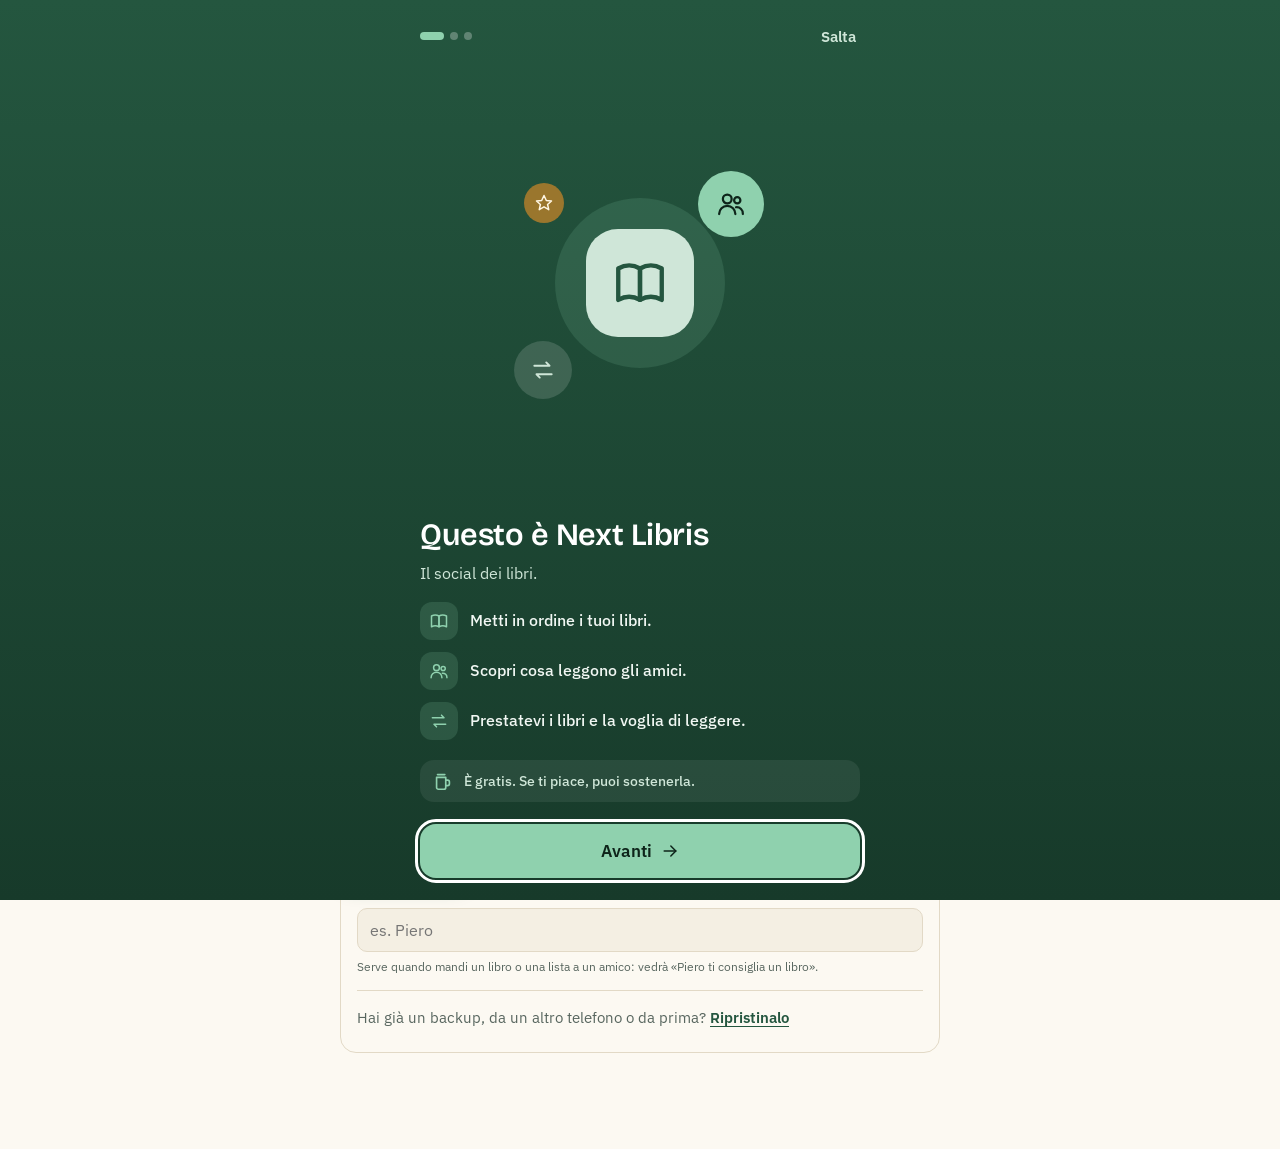
==== commit 2c08ae35: "Prova 116.2: **Leggilo gratis**: per i classici di pubblico dominio (autore morto da più di 70 anni)" ====
--- a/index.html
+++ b/index.html
@@ -1,5 +1,5 @@
 <!DOCTYPE html>
-<html lang="it">
+<html lang="it" class="g-look" data-layout="a">
 <head>
 <meta charset="utf-8">
 <meta name="viewport" content="width=device-width, initial-scale=1, interactive-widget=resizes-content">
@@ -40,7 +40,7 @@
 </style>
 <link rel="stylesheet" href="style.css">
 <link rel="stylesheet" href="wrap.css"><!-- modulo: riepilogo di ogni stagione -->
-<link rel="stylesheet" href="layout.css"><!-- modulo: disposizione dello schermo -->
+<link rel="stylesheet" href="layout.css"><!-- modulo: finestra del +, Per te, avvisi in cima -->
 <link rel="stylesheet" href="schede.css"><!-- modulo: aspetto della scheda aperta -->
 <link rel="stylesheet" href="social.css"><!-- modulo: account e sincronizzazione -->
 <link rel="stylesheet" href="profilo.css"><!-- modulo: profilo -->
@@ -52,19 +52,17 @@
 <link rel="stylesheet" href="guida.css"><!-- modulo: guida di primo avvio e libreria di esempio -->
 <link rel="stylesheet" href="stile-c.css"><!-- stile «C · Schede» (restyle 19/11/2026) -->
 <link rel="stylesheet" href="stile-g.css"><!-- stile G «Pagina con l’Indice» (20/11/2026): ultimo, vale su tutto -->
+<link rel="stylesheet" href="gratis.css"><!-- modulo: «Leggilo gratis» (prova 20/11/2026; si toglie con gratis.js) -->
 </head>
 <body>
 <div id="splash" aria-hidden="true"><img src="icons/next-libris-192.png" alt="" width="168" height="168"><b>Next Libris</b><span id="splashWho"></span></div>
 <main>
-  <header class="top">
-    <div>
-      <h1>Next Libris</h1>
-      <p class="top-meta"><span class="owner" id="owner"></span><span class="summary" id="summary" aria-live="polite"></span></p>
-    </div>
-    <div class="sync" id="sync" role="status"><span class="dot"></span><span id="syncTxt">Salvato su questo telefono</span></div>
-    <button class="ico beer-top beer-pill" id="btnBeer" type="button" aria-label="Sostieni Next Libris: offrimi una birra" title="Offrimi una birra"><svg viewBox="0 0 24 24" width="24" height="24" fill="none" stroke="currentColor" stroke-width="2" stroke-linecap="round" stroke-linejoin="round"><path d="M5 8h10v11a2 2 0 0 1-2 2H7a2 2 0 0 1-2-2z"/><path d="M15 11h2a2.5 2.5 0 0 1 0 5h-2"/><path d="M5 8a2.5 2.5 0 0 1 2.5-3 3 3 0 0 1 5 0A2.5 2.5 0 0 1 15 8"/><path d="M8.5 12v5.5M11.5 12v5.5"/></svg><span class="beer-t">Sostieni</span></button>
-    <button class="ico gear" id="btnOpts" aria-label="Opzioni" title="Opzioni"></button>
+  <header class="top">   <!-- stile G: testatina (campanella a destra; l'Indice è il primo segnalibro a lato), titolo, nastro con il numero dei libri -->
+    <section class="g-head" id="gHead"><button type="button" class="g-back" id="gBack" aria-label="Torna alla tua libreria" hidden><svg viewBox="0 0 24 24" width="20" height="20" fill="none" stroke="currentColor" stroke-width="1.9" stroke-linecap="round" stroke-linejoin="round" aria-hidden="true"><path d="M15 6l-6 6 6 6"/></svg></button><span class="g-run" id="gRun">Next Libris</span><span class="g-beta" id="gBeta"><b>Beta</b></span><span class="g-ics" id="gIcs"></span></section>
+    <div><h1><span class="g-t">Libreria</span></h1></div>
+    <div class="g-rib" id="gRib" aria-hidden="true"></div>
   </header>
+  <p class="g-prose" id="gProse" hidden></p>
 
   <div class="notice" id="notice" hidden><span id="noticeTxt"></span><button id="noticeBtn" hidden></button><button class="x" id="noticeX" aria-label="Chiudi l'avviso">×</button></div>
 
@@ -82,25 +80,11 @@
 
   <div class="stick-sentinel" id="stickSentinel" aria-hidden="true"></div>
   <div class="stick" id="stick">
-  <div class="tabbar">
-    <nav class="tabs" role="tablist" aria-label="Elenchi">
-      <button role="tab" id="tabLib" aria-selected="true">Libreria <span class="cnt" id="cntLib"></span></button>
-      <button role="tab" id="tabWish" aria-selected="false">Desideri <span class="cnt" id="cntWish"></span></button>
-    </nav>
-    <button class="quick loan" id="fltLoan" aria-pressed="false" title="Mostra solo i libri in prestito"><span id="icoLoan" aria-hidden="true"></span>Prestati <span class="cnt" id="cntLoan">0</span></button>
-  </div>
-
   <section class="tools" aria-label="Strumenti">
-    <button class="btn filt" id="btnFilters" aria-expanded="false" aria-controls="drawer"><span id="icoFilt" aria-hidden="true"></span>Filtri<span class="badge" id="fltBadge" hidden></span></button>
     <span class="qwrap"><input id="q" type="search" placeholder="Cerca nell'elenco" aria-label="Cerca nell'elenco" autocomplete="off"><button type="button" class="qx" id="qX" aria-label="Cancella la ricerca" title="Cancella la ricerca" hidden>×</button></span>   <!-- X: cancella solo il testo, non i filtri (giro 5) -->
-    <div class="acts">
-      <button class="btn sm" id="btnView"></button>
-      <button class="btn sm" id="btnCheck"></button>
-      <button class="btn sm" id="btnStats"></button>
-      <button class="btn sm" id="btnExport"></button>
-    </div>
   </section>
   <div class="sortbar" id="sortBar">   <!-- «Ordina» e «Raggruppa» sempre in vista, fuori dalla barra dei filtri (Piero, 17/11/2026 notte) -->
+    <button class="btn filt" id="btnFilters" aria-expanded="false" aria-controls="drawer"><span id="icoFilt" aria-hidden="true"></span>Filtri<span class="badge" id="fltBadge" hidden></span></button>
     <span class="sr" id="hSort">Ordina per</span>
     <select id="sort" class="dsel sb-sel" aria-labelledby="hSort">
       <option value="recent">Più recenti</option>
@@ -122,6 +106,7 @@
       <option value="pae" data-s="Paese">Paese dell'autore</option>
       <option value="read">Lettura</option>
     </select>
+    <button class="btn sm" id="btnView"></button>
   </div>
   <div class="chips">
     <button class="chip todo" id="btnTodo" hidden>Completa con l'ISBN</button>
@@ -153,14 +138,6 @@
   <div id="list"></div>
 </main>
 
-<div class="dock">
-  <div class="dock-in">
-    <button class="btn primary" id="btnScan"></button>
-    <button class="btn" id="btnPhoto"></button>
-    <button class="btn" id="btnType"></button>
-  </div>
-  <p class="tip" id="tipTxt">Scansiona il codice a barre: è il modo più preciso. Dopo ogni libro puoi scrivere il prezzo (facoltativo). Digita per scrivere il titolo o l'ISBN.</p>
-</div>
 
 <div class="scan" id="scan" hidden>
   <video id="scanVideo" playsinline muted></video>
@@ -617,13 +594,6 @@
         <p class="hint" id="optColsTxt"></p>
         <p class="hint">Anche con due dita sulle copertine: allarga per ingrandirle, stringi per rimpicciolirle. L'app ricorda l'ultima vista che hai usato: copertine o elenco, ordine, raggruppamento e dimensione.</p>
       </fieldset>
-      <fieldset class="choice sum-opts">
-        <legend>Riepilogo in alto</legend>
-        <p class="hint">Sotto il nome compare sempre il numero dei libri. Puoi aggiungere:</p>
-        <label class="check"><input type="checkbox" id="optSumLoan"><span>Libri in prestito<small>«4 in prestito»: toccandolo vedi solo quelli.</small></span></label>
-        <label class="check"><input type="checkbox" id="optSumGone"><span>Libri non più in libreria<small>Venduti, regalati o smarriti.</small></span></label>
-        <label class="check"><input type="checkbox" id="optShowSync"><span>Conferma del salvataggio<small>Mostra «Salvato su questo telefono» sotto il riepilogo: vuol dire che ogni modifica è già salvata. Se il salvataggio non riesce o sei senza rete, l'avviso compare comunque.</small></span></label>
-      </fieldset>
     </section>
     <section class="opt-sec" data-sec="search" data-title="Ricerca dei libri">
       <p class="hint">L’API Google Libri è facoltativa: serve a trovare più libri e ad avere dati più precisi.</p>
@@ -788,7 +758,6 @@
   </div>
 </div>
 
-<button class="edge-tab" id="edgeTab" aria-label="Apri i filtri" aria-controls="drawer"></button>
 <div class="drawer-scrim" id="drawerScrim" hidden></div>
 <aside class="drawer" id="drawer" role="dialog" aria-modal="true" aria-labelledby="drawerH" hidden inert>
   <div class="drawer-head">
@@ -1019,7 +988,7 @@
 <script src="app-wiki.js" defer></script>
 <script src="app-avvio.js" defer></script>
 <script src="wrap.js" defer></script><!-- modulo: riepilogo di ogni stagione -->
-<script src="layout.js" defer></script><!-- modulo: disposizione dello schermo -->
+<script src="layout.js" defer></script><!-- modulo: finestra del +, Per te, avvisi in cima -->
 <script src="schede.js" defer></script><!-- modulo: aspetto della scheda aperta -->
 <script src="social.js" defer></script><!-- modulo: account e sincronizzazione -->
 <script src="profilo.js" defer></script><!-- modulo: profilo -->
@@ -1029,6 +998,7 @@
 <script src="ricerche.js" defer></script><!-- modulo: ricerche condivise e archivio comune -->
 <script src="push.js" defer></script><!-- modulo: notifiche push -->
 <script src="guida.js" defer></script>
+<script src="gratis.js" defer></script><!-- modulo: «Leggilo gratis» (prova 20/11/2026; si toglie con gratis.css) -->
 <script src="stile-g.js" defer></script><!-- stile G: testatina, nastro, frase, linguette, Indice --><!-- modulo: guida di primo avvio e libreria di esempio -->
 <div id="printView" aria-hidden="true"></div>
 </body>
--- a/style.css
+++ b/style.css
@@ -48,11 +48,6 @@
 [hidden]{display:none !important}
 
 .top{display:flex;justify-content:space-between;align-items:flex-end;gap:12px;flex-wrap:wrap;margin-bottom:16px}
-.summary{margin:8px 0 0;color:var(--muted);font-variant-numeric:tabular-nums}
-.summary b{color:var(--ink);font-weight:600}
-.sync{display:flex;align-items:center;gap:8px;font-size:13px;color:var(--muted)}
-.sync .dot{width:8px;height:8px;border-radius:50%;background:var(--accent);flex:none}
-.sync.off .dot{background:var(--warn-line)}
 
 .notice{background:var(--warn-bg);color:var(--warn);border:1px solid var(--warn-line);border-radius:12px;padding:10px 14px;margin:0 0 14px;font-size:14px;display:flex;gap:12px;align-items:center;justify-content:space-between}
 .notice button{background:none;border:0;color:inherit;font-weight:700;text-decoration:underline;cursor:pointer;min-height:36px}
@@ -129,12 +124,6 @@
 .ex-label{margin:0 0 8px;font-size:12px;font-weight:600;letter-spacing:.05em;text-transform:uppercase;color:var(--muted)}
 .none{color:var(--muted);padding:18px 4px}
 
-.dock{position:fixed;left:0;right:0;bottom:0;z-index:5;background:var(--bg);border-top:1px solid var(--line);padding:10px 16px calc(10px + env(safe-area-inset-bottom))}
-.dock-in{max-width:1200px;margin:0 auto;display:flex;gap:8px}
-.dock .btn{flex:1 1 0;white-space:nowrap;padding:10px 6px;gap:6px}
-.dock .btn.primary{flex:1.7 1 0;min-height:52px;font-size:17px}
-.tip{max-width:1200px;margin:6px auto 0;font-size:12.5px;color:var(--muted);text-align:center;text-wrap:balance}
-
 .toast{position:fixed;left:50%;transform:translateX(-50%);bottom:calc(122px + env(safe-area-inset-bottom));z-index:40;max-width:min(92vw,520px);display:flex;align-items:center;gap:12px;background:var(--ink);color:var(--bg);padding:10px 10px 10px 16px;border-radius:12px;font-size:14px}
 .toast button{background:none;border:0;color:inherit;font-weight:700;text-decoration:underline;text-underline-offset:3px;cursor:pointer;min-height:36px;padding:0 8px}
 
@@ -214,7 +203,7 @@
 .qx:hover,.qx:focus-visible{color:var(--ink);background:var(--surface2)}
 .qx[hidden]{display:none}
 .tools select{flex:0 1 150px;min-width:0}
-.acts{display:grid;grid-template-columns:repeat(4,minmax(0,1fr));gap:6px;flex:1 1 100%}
+
 .btn.sm{flex-direction:column;gap:3px;min-height:58px;padding:6px 2px;font-size:12.5px;line-height:1.15;text-align:center;font-weight:600}
 .btn.sm svg{width:20px;height:20px;flex:none}
 .chips{display:flex;flex-wrap:wrap;gap:8px;margin:0 0 10px}
@@ -297,7 +286,7 @@
 .pname input{width:20px;height:20px;accent-color:var(--accent)}
 
 @media (min-width:880px){
-  .acts{display:flex;flex:0 0 auto;gap:8px}
+  
   .btn.sm{flex-direction:row;gap:6px;min-height:44px;padding:8px 12px;font-size:14px}
   .more{order:1;grid-column:1 / -1;grid-template-columns:minmax(0,1fr) minmax(0,1fr) 80px minmax(0,2.4fr);column-gap:12px}
   .more .f-n{grid-column:auto}
@@ -337,23 +326,16 @@
 .row.open:not(.has-thumb) .head{padding-right:44px}
 
 /* ---- barra schede + pulsante Prestati ---- */
-.tabbar{display:flex;flex-wrap:wrap;gap:8px;align-items:stretch;margin:0 0 12px}
-.tabbar .tabs{margin:0}
-.quick{display:inline-flex;align-items:center;gap:8px;min-height:50px;padding:0 14px;border-radius:14px;border:1px solid var(--info-line);background:var(--info-bg);color:var(--info);font-weight:600;font-size:15px;cursor:pointer}
-.quick svg{width:20px;height:20px}
-.quick .cnt{font-variant-numeric:tabular-nums;font-weight:600;min-width:1.4em;padding:1px 7px;border-radius:999px;background:var(--surface);color:var(--info);font-size:13px;text-align:center}
-.quick[aria-pressed="true"]{background:var(--info);border-color:var(--info);color:var(--info-bg)}
-.quick[aria-pressed="true"] .cnt{background:var(--info-bg)}
 
 @media (min-width:880px){
   body:not(.openall) .row.open{padding-right:56px}
   body:not(.openall) .row.open .lbl{display:block}
 }
 @media (max-width:430px){
-  .tabbar{gap:6px}
+  
   .tabs button{padding:6px 10px;gap:6px}
-  .quick{padding:0 12px;gap:6px}
-  .quick svg{display:none}
+  
+  
 }
 
 /* ---- copertina in grande ---- */
@@ -510,18 +492,6 @@
 .price-type .eur{font:600 18px var(--font-body);color:var(--muted)}
 
 /* ---- linguetta fissa sul bordo sinistro: c'e' un menu a scomparsa ---- */
-.edge-tab{position:fixed;left:env(safe-area-inset-left);top:50%;transform:translateY(-50%);z-index:20;width:12px;height:56px;padding:0;
-  display:flex;align-items:center;justify-content:center;border:1px solid var(--line);border-left:0;border-radius:0 10px 10px 0;
-  background:var(--surface);color:var(--muted);box-shadow:1px 2px 8px rgba(0,0,0,.12);cursor:pointer;opacity:.92}
-.edge-tab::before{content:'';position:absolute;top:-12px;bottom:-12px;left:0;right:-3px}
-.edge-tab svg{width:12px;height:12px;stroke-width:3;margin-left:-1px}
-.edge-tab:hover{color:var(--ink)}
-.edge-tab.on{background:var(--accent);border-color:var(--accent);color:var(--accent-ink)}
-.edge-tab.nudge{animation:edgeNudge 1.3s ease-in-out 2}
-@keyframes edgeNudge{0%,100%{transform:translateY(-50%)}35%{transform:translate(6px,-50%)}65%{transform:translateY(-50%)}}
-body.drawer-open .edge-tab,body.gridview.drawer-open .edge-tab{visibility:hidden}
-@media (prefers-reduced-motion: reduce){.edge-tab.nudge{animation:none}}
-@media print{.edge-tab{display:none}}
 
 /* ---- ricerca attiva nel pannello ---- */
 .dq{display:flex;align-items:center;gap:4px;margin:12px 0 0;padding:4px 4px 4px 10px;border-radius:10px;background:var(--accent-soft);color:var(--accent);font:600 13.5px/1.25 var(--font-body)}
@@ -544,8 +514,7 @@
 .dmenu .dopt .n{font-size:20px}
 /* ---- pagina Opzioni ---- */
 .top{position:relative;padding-right:52px}
-.gear{position:absolute;top:0;right:-6px;color:var(--muted)}
-.gear svg{width:24px;height:24px}
+
 .opts-sheet .sheet-in{max-height:92vh;gap:14px}
 .opt-head{display:flex;align-items:center;gap:4px;margin:-6px -8px 0}
 .opt-head h2{flex:1 1 auto;margin:0;font-size:21px}
@@ -648,14 +617,12 @@
 html[data-look="nuovo"] .lbl{text-transform:none;letter-spacing:0;font-size:12.5px;font-weight:500}
 html[data-look="nuovo"] .drawer h3,html[data-look="nuovo"] .facets-h,html[data-look="nuovo"] .ex-label,html[data-look="nuovo"] .opts-h,html[data-look="nuovo"] .thead{text-transform:none;letter-spacing:0;font-size:13px}
 html[data-look="nuovo"] svg{stroke-width:1.75}
-html[data-look="nuovo"] .edge-tab svg{stroke-width:2.6}
 
 /* schede Libreria / Desideri come linguette di un raccoglitore */
-html[data-look="nuovo"] .tabbar{align-items:center;gap:14px}
+
 html[data-look="nuovo"] .tabs{background:none;border:0;padding:0;gap:20px;border-radius:0}
 html[data-look="nuovo"] .tabs button{min-height:46px;padding:6px 1px 4px;border-radius:0;border-bottom:2.5px solid transparent;font-size:16.5px;color:var(--muted)}
 html[data-look="nuovo"] .tabs button[aria-selected="true"]{background:none;box-shadow:none;color:var(--ink);border-bottom-color:var(--accent)}
-html[data-look="nuovo"] .quick{min-height:42px;border-radius:999px;margin-left:auto}
 
 /* pulsanti, campi, etichette */
 html[data-look="nuovo"] .btn,html[data-look="nuovo"] .tools input[type="search"]{border-radius:10px}
@@ -663,7 +630,7 @@
 html[data-look="nuovo"] .tag{border-radius:6px;padding:3px 8px}
 html[data-look="nuovo"] .seg button[aria-pressed="true"]{color:var(--accent-ink)}
 html[data-look="nuovo"] .star.on{color:var(--brass)}
-html[data-look="nuovo"] .dock{background:color-mix(in srgb,var(--bg) 96%,transparent);-webkit-backdrop-filter:blur(12px);backdrop-filter:blur(12px)}
+
 html[data-look="nuovo"] .f textarea:focus,html[data-look="nuovo"] .f input:focus{background:var(--accent-soft)}
 
 /* l'elenco chiuso e' un indice continuo, come uno schedario; il libro aperto si solleva */
@@ -847,13 +814,13 @@
 .stick.stuck{box-shadow:0 1px 0 var(--line),0 6px 14px -8px rgba(0,0,0,.25)}
 body.card-open .stick{position:static;box-shadow:none}
 /* quando e' ferma si stringe un po': piu' spazio per i libri */
-.stick.stuck .tabbar{margin-bottom:8px}
+
 .stick.stuck .tools{margin-bottom:8px}
 .stick.stuck .btn.sm{min-height:40px;padding:4px 2px}
 .stick.stuck .btn.sm svg{display:none}
 .stick.stuck .chips{margin-bottom:8px}
 .stick.stuck .chips .chip{min-height:38px;padding:6px 12px}
-body.stuck:not(.card-open) .tip{display:none}
+
 .row{scroll-margin-top:calc(var(--stick-h,0px) + 8px)}
 @media (min-width:880px){
   .stick{margin:0 -24px;padding:10px 24px 0}
@@ -968,7 +935,6 @@
 .welcome .then{margin:0 0 14px;font-size:14.5px;line-height:1.45;color:var(--muted)}
 .welcome .restore-l{margin:0;padding-top:12px;border-top:1px solid var(--line);font-size:14.5px;color:var(--muted)}
 .welcome .restore-l .link{font-size:inherit;padding:4px 0}
-body.welcome-on .tip{display:none}
 
 /* ---- ricerca della copertina dalla miniatura ---- */
 .thumb.add.busy{cursor:progress;border-style:solid;border-color:var(--accent-soft)}
@@ -1081,27 +1047,15 @@
 .ico.act.fav.on svg{color:#9A6F00;fill:#F4C430}
 html[data-theme="dark"] .ico.act.fav.on svg{color:#F4C430}
 
-
-.owner{color:var(--ink)}
 /* testata su due righe (Piero, 17/11/2026): «Next Libris [PROVA]» con le icone centrate sulla stessa linea, sotto una riga grigia con nome e numeri */
-.top-meta{margin:6px 0 0;font-size:15px;line-height:1.35;color:var(--muted)}
-.top-meta .summary{margin:0;display:inline}
-.top-meta .sum-i{white-space:nowrap}   /* «5 in prestito ⚠» non si spezza (Piero, 18/11/2026) */
-.top-meta .owner:not(:empty){display:block}   /* «Libreria di Piero R.» sopra, i numeri sotto (Piero, 17/11/2026) */
+
+   /* «5 in prestito ⚠» non si spezza (Piero, 18/11/2026) */
+   /* «Libreria di Piero R.» sopra, i numeri sotto (Piero, 17/11/2026) */
 html[data-look="nuovo"] .top{--h1-fs:calc(clamp(24px,6.8vw,38px) * var(--ft-k,1))}
 html[data-look="nuovo"] .top h1{font-size:var(--h1-fs)}
-.top .gear,.top .fri-top,.top .nt-top,.top .beer-top{top:calc(var(--h1-fs,31px) * .52 - 22px)}   /* centrate sulla riga del titolo */
+.top .nt-top{top:calc(var(--h1-fs,31px) * .52 - 22px)}   /* centrate sulla riga del titolo */
 .top h1{white-space:nowrap}
 .top h1 .prova-tag{margin-left:6px;padding:2px 7px;font-size:11px}
-@media (max-width:380px){                 /* telefoni stretti con tre icone: titolo e PROVA non toccano la campanella */
-  html.has-bell .top{padding-right:120px;--h1-fs:calc(23px * var(--ft-k,1))}
-  html.has-bell .top .fri-top{right:32px}
-  html.has-bell .top .nt-top{right:68px}
-  html.has-bell body header.top{padding-right:150px;--h1-fs:calc(21px * var(--ft-k,1))}
-  html.has-bell body header.top .beer-top{right:104px}
-}
-.owner b{font-weight:600}
-.owner .link{padding:2px 0;font-size:15px}
 
 /* ---- condividere chiave e worker ---- */
 #svcShareBtn{justify-self:start}
@@ -1205,7 +1159,6 @@
 .aq-all{display:block;font-size:13.5px;margin:-4px 0 6px}
 
 /* mentre si scrive: la barra in basso sparisce, cosi' la tastiera non la porta sopra il campo */
-body.typing .dock,body.typing .edge-tab{display:none}
 
 /* condividi su ogni citazione, in basso a destra dentro il riquadro */
 .qcard{position:relative}
@@ -1217,7 +1170,7 @@
 
 /* ---- selezione di più libri ---- */
 .row:not(.open) .sum,.cover{-webkit-touch-callout:none;-webkit-user-select:none;user-select:none}
-body.selecting .dock,body.selecting .edge-tab{display:none}
+
 body.selecting main{padding-bottom:120px}
 body.selecting .row:not(.open){padding-left:48px;cursor:pointer}
 body.selecting .row:not(.open)::before{content:"";position:absolute;left:14px;top:50%;width:22px;height:22px;margin-top:-11px;border-radius:50%;border:2px solid var(--muted);background:var(--surface)}
@@ -1589,16 +1542,13 @@
 .nx-acts .link{margin-left:auto;font-size:14px}
 body.selecting .nx-box,body.scanning .nx-box{display:none}
 /* riepilogo in alto: «N in prestito» si tocca */
-.sum-link{display:inline;padding:0;border:0;background:none;color:inherit;font:inherit;text-decoration:underline;text-decoration-color:var(--info-line);text-underline-offset:3px;cursor:pointer}
-.sum-link[aria-pressed="true"]{color:var(--info);font-weight:600}
-.sync.quiet-ok{display:none}
+
 .log-part{margin:6px 0 4px;font:600 13px var(--font-body);color:var(--muted);text-transform:none;letter-spacing:0}
 .cover.flash .art{box-shadow:0 0 0 3px var(--accent)}
 /* triangolino nel riepilogo: riapre gli avvisi chiusi */
-.sum-alert{display:inline-block;position:relative;margin:0 0 0 4px;padding:0;border:0;border-radius:50%;background:none;color:var(--warn-line);line-height:1;vertical-align:-0.16em;cursor:pointer}
-.sum-alert svg{display:block;width:1.05em;height:1.05em}
-.sum-alert::before{content:'';position:absolute;inset:-10px}   /* tocco piu' comodo senza spostare il disegno */
-.sum-alert:hover,.sum-alert:focus-visible{background:var(--warn-bg)}
+
+   /* tocco piu' comodo senza spostare il disegno */
+
 /* libro 979-8 non trovato: pubblicazione Amazon */
 .kdp-hint{margin:2px 0 12px;padding:12px 14px;border-radius:12px;background:var(--warn-bg);color:var(--warn);border:1px solid var(--warn-line)}
 .kdp-hint p{margin:0 0 10px;font-size:14.5px;line-height:1.4}
@@ -1707,13 +1657,9 @@
 .pv-body .box{border:1px solid var(--line);border-radius:12px;padding:10px 14px;margin:0 0 14px}
 .pv-body a{color:var(--accent)}
 /* boccale di birra nella testata (Piero, 17/11/2026): apre Sostieni; a sinistra delle altre icone, colore dell'app */
-.beer-top{position:absolute;top:0;right:38px;color:var(--accent)}
-.beer-top svg{width:24px;height:24px}
+
 header.top{padding-right:90px}
-html.has-fri header.top{padding-right:134px}
-html.has-fri header.top .beer-top{right:76px}
-html.has-bell header.top{padding-right:172px}
-html.has-bell header.top .beer-top{right:114px}
+
 /* «Raggruppa per» (17/11/2026): gruppi come «In lettura», i sottogruppi (genere › autore) più piccoli e rientrati */
 .shelf.grp{margin:0 0 4px}
 .shelf.grp>.shelf-b{padding-top:8px}
@@ -1901,36 +1847,31 @@
 
 /* «Sostieni» in testata come pillola con la parola (Piero, 18/11/2026: da riconfermare nel prossimo giro).
    Sta sulla seconda riga, a destra di «Libreria di …» (dove prima c'era la chiave): sulla prima riga con titolo, PROVA e tre icone non ci sta a 360 px */
-html body header.top .beer-top.beer-pill{display:inline-flex;align-items:center;gap:5px;width:auto;height:34px;padding:0 11px 0 8px;top:calc(var(--h1-fs,31px) * 1.2 + 8px);right:0;border-radius:999px;
-  background:var(--accent-soft);border:1px solid color-mix(in srgb,var(--accent) 30%,transparent);color:var(--accent)}
-.top .beer-pill svg{width:20px;height:20px}
-.top .beer-pill .beer-t{font-weight:700;font-size:14px;line-height:1}
+
 header.top{padding-right:52px}
-html.has-fri header.top{padding-right:90px}
-html.has-bell header.top{padding-right:128px}
-html body header.top .top-meta{margin-right:-52px;padding-right:112px}   /* la riga del nome usa anche lo spazio sotto le icone, tranne la pillola */
-html.has-fri body header.top .top-meta{margin-right:-90px}
-html.has-bell body header.top .top-meta{margin-right:-128px}
-html.guest body header.top .beer-top.beer-pill,html.esempio body header.top .beer-top.beer-pill{display:none}
-html.guest body header.top .top-meta,html.esempio body header.top .top-meta{margin-right:0;padding-right:0}
-@media (max-width:380px){ html.has-bell body header.top{padding-right:110px} html.has-bell body header.top .top-meta{margin-right:-110px} }
+
+   /* la riga del nome usa anche lo spazio sotto le icone, tranne la pillola */
+
 @media (max-width:340px){                 /* telefoni molto stretti o scritta grande: titolo più piccolo, PROVA non tocca la campanella (18/11/2026) */
-  html.has-bell body header.top{--h1-fs:calc(17px * var(--ft-k,1))}
+  
   .top h1 .prova-tag{margin-left:3px;padding:1px 4px;font-size:8.5px;letter-spacing:0}
   .sortbar .sb-dot{display:none}          /* «Ordina» e «Raggruppa» vanno su due righe: niente puntino in fondo alla prima */
 }
 /* iPhone (giro 11F): nel browser si chiede prima di metterla nella schermata Home */
 html.ios-gated body{overflow:hidden}
-.ios-gate{position:fixed;inset:0;z-index:2147483000;background:var(--bg);overflow:auto;-webkit-overflow-scrolling:touch;padding:max(24px,env(safe-area-inset-top)) 20px max(24px,env(safe-area-inset-bottom))}
-.ios-gate .ig-in{max-width:460px;margin:0 auto;display:flex;flex-direction:column;gap:12px}
-.ios-gate .ig-ico{width:72px;height:72px;border-radius:18px;align-self:center;box-shadow:0 2px 10px #0002}
-.ios-gate h2{margin:4px 0 0;text-align:center;font:600 24px/1.2 var(--font-display)}
-.ios-gate .ig-lead{margin:0;text-align:center}
-.ios-gate .ig-sub{margin:6px 0 0;font-weight:600}
-.ios-gate .ig-steps{margin:0;padding:0 0 0 22px;display:flex;flex-direction:column;gap:10px}
-.ios-gate .ig-steps li{padding-left:4px}
-.ios-gate .ig-note,.ios-gate .ig-warn{margin:0;color:var(--muted);font-size:14.5px}
-.ios-gate .ig-warn{color:var(--bad,#a33)}
-.ios-gate .ig-web{align-self:center;margin-top:8px}
+/* installazione obbligatoria sui telefoni (20/11/2026): grafica «Fondo Bosco» delle schede di benvenuto (.wc in guida.css) */
+.ios-gate{z-index:2147483000;overflow-y:auto;-webkit-overflow-scrolling:touch;justify-content:space-between;background:linear-gradient(180deg,#24563F 0%,#173A2A 100%);color:#fff}
+.ios-gate[hidden]{display:none}
+.ios-gate .ig-in{display:flex;flex-direction:column;flex:1;justify-content:center;padding:12px 0}
+.ios-gate .ig-head{display:flex;flex-direction:column;align-items:center;text-align:center;margin-bottom:10px}
+.ios-gate .ig-ico{width:76px;height:76px;border-radius:20px;margin-bottom:18px;box-shadow:0 8px 24px rgba(0,0,0,.3)}
+.ios-gate .wc-sub{margin-bottom:10px}
+.ios-gate .ig-lead{margin:0 0 14px;font:600 15px/1.4 var(--font-body);color:#F1F7F3}
+.ios-gate .ig-n{font:800 16px/1 var(--font-display);color:#8FD1AE}
+.ios-gate .wc-note b{color:#fff}
+.ios-gate .ig-foot{display:flex;flex-direction:column;gap:10px}
+.ios-gate .wc-ghost{display:flex;align-items:center;justify-content:center;gap:6px}
+.ios-gate .wc-btn.ig-2{background:rgba(255,255,255,.12);color:#fff}
+@media (max-height:640px){.ios-gate .ig-ico{width:56px;height:56px;margin-bottom:10px}}
 /* iPhone: un campo con caratteri sotto i 16 px fa ingrandire tutta la pagina quando lo tocchi */
 @supports (-webkit-touch-callout: none){input:not([type=checkbox]):not([type=radio]):not([type=range]):not([type=color]),select,textarea{font-size:max(16px,1em)!important}}
--- a/layout.css
+++ b/layout.css
@@ -1,5 +1,5 @@
-/* Next Libris · modulo «Disposizione dello schermo» (si toglie insieme a layout.js). Con «classico», o senza modulo, nulla cambia. */
-.lay-nav{display:none}
+/* Next Libris · modulo «layout»: finestra del «+», pagina «Per te», avvisi in cima uno alla volta (vedi layout.js). */
+
 .lay-later{display:none!important}
 .lay-has-dots{position:relative;padding-bottom:26px!important}
 .lay-more{position:absolute;left:50%;bottom:4px;transform:translateX(-50%);display:flex;gap:7px;align-items:center;padding:6px 10px;border:0;background:none;color:inherit;cursor:pointer;line-height:0}
@@ -7,70 +7,38 @@
 .lay-more i.on{opacity:.85;transform:scale(1.15)}
 .lay-more[hidden]{display:none}
 /* finestre del modulo */
-.lay-grid{display:grid;grid-template-columns:repeat(2,minmax(0,1fr));gap:10px;margin:6px 0 4px}
-.lay-big{display:flex;flex-direction:column;align-items:flex-start;gap:4px;min-height:104px;padding:14px;border:1px solid var(--line);border-radius:14px;background:var(--surface);color:var(--ink);text-align:left;cursor:pointer;font:inherit}
-.lay-big svg{width:26px;height:26px;color:var(--accent)}
-.lay-big b{font:600 17px/1.2 var(--font-display)}
-.lay-big small{font-size:13px;line-height:1.3;color:var(--muted)}
-.lay-big.pri{background:var(--accent);border-color:var(--accent);color:var(--accent-ink)}
-.lay-big.pri svg,.lay-big.pri small{color:inherit}
 .lay-yi{flex:none;display:flex;align-items:center;justify-content:center;width:40px;height:40px;border-radius:50%;background:var(--accent-soft);color:var(--accent)}
 .dmenu .dopt.lay-you{justify-content:flex-start;gap:12px}
 .dmenu .dopt.lay-you>.lay-yi{flex:0 0 40px;width:40px;height:40px}
 .dmenu .dopt.lay-you>span:nth-child(2){flex:1 1 auto;text-align:left;min-width:0}
-.lay-opt .lay-o{display:flex;gap:10px;align-items:flex-start;padding:9px 4px;border-bottom:1px solid var(--line);cursor:pointer}
-.lay-opt .lay-o input{width:20px;height:20px;margin-top:2px;flex:none;accent-color:var(--accent)}
-.lay-opt .lay-o b{display:block;font-size:15px}
-.lay-opt .lay-o small{display:block;font-size:13px;line-height:1.35;color:var(--muted);margin-top:2px}
 
-/* A · barra in basso */
-html[data-layout="a"] .dock{display:none}
+/* base della pagina (era la disposizione «A»; l'attributo data-layout="a" sta fisso in index.html) */
 html[data-layout="a"] main{padding-bottom:120px}
 html[data-layout="a"] h1{font-size:30px}
 html[data-layout="a"] .top{margin-bottom:12px}
-html[data-layout="a"] .tabbar .tabs{display:none}
-html[data-layout="a"] .tabbar{justify-content:flex-end;margin-bottom:6px}
-html.lay-loans0[data-layout="a"] .tabbar{display:none}
+
 html[data-layout="a"] .tools{flex-wrap:nowrap}
-html[data-layout="a"] .acts{display:contents}
+
 html[data-layout="a"] #btnFilters,html[data-layout="a"] #btnView{font-size:0;gap:0;min-width:46px;min-height:46px;padding:0 11px;flex:none;position:relative}
 html[data-layout="a"] #btnFilters .badge{font-size:11px;position:absolute;top:2px;right:2px;margin:0}
-html[data-layout="a"] #btnCheck,html[data-layout="a"] #btnStats,html[data-layout="a"] #btnExport{display:none}
-html[data-layout="a"] .lay-nav{display:flex;position:fixed;left:0;right:0;bottom:0;z-index:6;justify-content:space-around;align-items:flex-end;
-  background:var(--surface);border-top:1px solid var(--line);padding:4px 6px calc(4px + env(safe-area-inset-bottom))}
-.lay-nav button{flex:1 1 0;display:flex;flex-direction:column;align-items:center;justify-content:center;gap:2px;min-height:56px;padding:4px 0;border:0;background:none;color:var(--muted);font:600 12px var(--font-body);cursor:pointer}
-.lay-nav button.on{color:var(--accent)}
-.lay-nav button.on svg{stroke-width:2.4}
-.lay-nav .lay-plus{flex:0 0 60px;width:60px;height:60px;min-height:0;margin:-22px 6px 4px;border-radius:50%;background:var(--accent);color:var(--accent-ink);box-shadow:0 4px 14px #0003}
+
 html[data-layout="a"] .toast{bottom:calc(84px + env(safe-area-inset-bottom))}
-html[data-layout="a"] body.selecting .lay-nav,html[data-layout="a"] body.scanning .lay-nav{display:none}
+
 /* avvisi da scorrere col dito */
 [data-lay-swipe]{touch-action:pan-y;will-change:transform}
 html[data-layout="a"] main{overflow-x:clip}   /* l'avviso che scivola via non deve allargare la pagina */
-html[data-layout="a"] .stick.stuck #btnView svg{display:inline}   /* nella A il pulsante ha solo l'icona: in alto, bloccato, non deve restare vuoto */
+html[data-layout="a"] .stick.stuck #btnView svg{display:inline}   /* il pulsante ha solo l'icona: in alto, bloccato, non deve restare vuoto */
 html[data-layout="a"] .stick.stuck #btnView{min-height:46px;padding:0 11px}
 
-/* schermi larghi: la barra in basso non si allarga a tutto schermo, le voci restano raccolte al centro (16/11/2026) */
-@media (min-width:760px){
-  html[data-layout="a"] .lay-nav{justify-content:center;padding-left:max(6px,calc(50% - 340px));padding-right:max(6px,calc(50% - 340px))}
-  .lay-nav button{min-height:52px;font-size:12.5px}
-}
-/* schermi bassi (telefono sdraiato): barra in basso sottile, con icona e scritta affiancate, per lasciare spazio ai libri */
+/* schermi bassi (telefono sdraiato) */
 @media (max-height:480px){
-  html[data-layout="a"] .lay-nav{align-items:center;padding-top:2px;padding-bottom:calc(2px + env(safe-area-inset-bottom))}
-  .lay-nav button{flex-direction:row;gap:6px;min-height:40px;padding:2px 0}
-  .lay-nav button svg{width:20px;height:20px}
-  .lay-nav .lay-plus{flex:0 0 44px;width:44px;height:44px;margin:-2px 10px}
   html[data-layout="a"] main{padding-bottom:70px}
   html[data-layout="a"] .toast{bottom:calc(56px + env(safe-area-inset-bottom))}
 }
-@media (max-height:480px) and (min-width:600px){ .lay-grid{grid-template-columns:repeat(4,minmax(0,1fr))} }
 
 /* «Aggiungi un libro»: In Libreria | Nei Desideri (16/11/2026) */
 #layAdd .lay-dest{display:grid;grid-template-columns:repeat(2,minmax(0,1fr));width:auto;margin:0}
 #layAdd .lay-dest button{justify-content:center}
 
 /* «Per autore» nel + (giro 2, 18/11/2026): una riga larga sotto i quattro tasti */
-.lay-big.lay-wide{grid-column:1 / -1;flex-direction:row;align-items:center;gap:12px;min-height:64px}
-.lay-big.lay-wide span{display:flex;flex-direction:column;gap:2px}
-@media (max-height:480px) and (min-width:600px){ .lay-big.lay-wide{grid-column:auto;flex-direction:column;align-items:flex-start;min-height:104px} }
+
--- a/schede.css
+++ b/schede.css
@@ -1,20 +1,16 @@
 /* Next Libris · modulo «Scheda aperta del libro» (si toglie insieme a schede.js). Con «Classica», o senza modulo, nulla cambia. */
-#optCard .lay-o{display:flex;gap:10px;align-items:flex-start;padding:9px 4px;border-bottom:1px solid var(--line);cursor:pointer}
-#optCard .lay-o input{width:20px;height:20px;margin-top:2px;flex:none;accent-color:var(--accent)}
-#optCard .lay-o b{display:block;font-size:15px}
-#optCard .lay-o small{display:block;font-size:13px;line-height:1.35;color:var(--muted);margin-top:2px}
 
 /* pagina del libro: azioni in alto solo icone, rotonde, in una riga; campi piu' stretti (quando si modifica) */
-html[data-card]:not([data-card="attuale"]) .row.open .acts-main{flex-wrap:nowrap;gap:6px}
-html[data-card]:not([data-card="attuale"]) .row.open .acts-main .ico.act{width:42px;min-width:42px;height:42px;min-height:42px;padding:0;justify-content:center;border-radius:50%}
-html[data-card]:not([data-card="attuale"]) .row.open .acts-main .ico.act .al{display:none}
-html[data-card]:not([data-card="attuale"]) .row.open .acts-main .ico.act.danger{margin-left:auto}
-html[data-card]:not([data-card="attuale"]) .row.open .card-top{margin-bottom:4px}
-html[data-card]:not([data-card="attuale"]) .row.open .f textarea,html[data-card]:not([data-card="attuale"]) .row.open .f input{padding:3px 4px}
-html[data-card]:not([data-card="attuale"]) .row.open .lbl{font-size:10.5px;margin-bottom:0}
-html[data-card]:not([data-card="attuale"]) .row.open .meta,html[data-card]:not([data-card="attuale"]) .row.open .more,html[data-card]:not([data-card="attuale"]) .row.open .ser{row-gap:4px;margin-top:2px}
-html[data-card]:not([data-card="attuale"]) .row.open .serbox{padding:8px 10px;font-size:13.5px}
-html[data-card]:not([data-card="attuale"]) .row.open .facets .fchip{min-height:34px;padding:3px 10px;font-size:13px}
+html[data-card][data-card="d"] .row.open .acts-main{flex-wrap:nowrap;gap:6px}
+html[data-card][data-card="d"] .row.open .acts-main .ico.act{width:42px;min-width:42px;height:42px;min-height:42px;padding:0;justify-content:center;border-radius:50%}
+html[data-card][data-card="d"] .row.open .acts-main .ico.act .al{display:none}
+html[data-card][data-card="d"] .row.open .acts-main .ico.act.danger{margin-left:auto}
+html[data-card][data-card="d"] .row.open .card-top{margin-bottom:4px}
+html[data-card][data-card="d"] .row.open .f textarea,html[data-card][data-card="d"] .row.open .f input{padding:3px 4px}
+html[data-card][data-card="d"] .row.open .lbl{font-size:10.5px;margin-bottom:0}
+html[data-card][data-card="d"] .row.open .meta,html[data-card][data-card="d"] .row.open .more,html[data-card][data-card="d"] .row.open .ser{row-gap:4px;margin-top:2px}
+html[data-card][data-card="d"] .row.open .serbox{padding:8px 10px;font-size:13.5px}
+html[data-card][data-card="d"] .row.open .facets .fchip{min-height:34px;padding:3px 10px;font-size:13px}
 
 /* D · pagina del libro */
 .row.cv-view .head,.row.cv-view .meta,.row.cv-view .more,.row.cv-view .ser,.row.cv-view .foot,.row.cv-view .serbox,.row.cv-view .facets,.row.cv-view .links{display:none}
--- a/profilo.css
+++ b/profilo.css
@@ -29,8 +29,7 @@
 .prof .pf-flags{font-size:18px;line-height:1.5;font-weight:400}
 .prof .pf-fol .btn{justify-self:start}
 /* testata: il nome apre il profilo */
-.owner .owner-n{all:unset;cursor:pointer;border-radius:6px}
-.owner .owner-n:focus-visible{outline:2px solid var(--accent);outline-offset:2px}
+
 /* elenco degli amici: foto e «Segui» */
 .fri .fr-go.fr-av{gap:10px}
 @media (max-width:420px){                 /* telefoni: il nome ha più spazio (Piero, 18/11/2026) */
@@ -67,10 +66,10 @@
 .prof .pf-st dd small.w{display:block;white-space:normal;overflow-wrap:anywhere}
 .prof .pf-bk.noimg .pf-cap{display:none}
 /* giro 7 (in prova): profilo più facile da trovare — foto tonda in testata e «Il mio profilo» in cima al Menu */
-.owner .owner-av{float:left;display:grid;margin:1px 10px 0 0;padding:0;border:0;background:none;border-radius:50%;cursor:pointer;min-width:0;min-height:0}   /* a sinistra delle due righe (nome e numeri) */
-.owner .owner-av .pf-av{width:40px;height:40px;font-size:17px}
-.owner .owner-av .pf-av:not(.has)::before{content:attr(data-ch)}   /* l'iniziale non entra nel testo della testata */
-.owner .owner-av:focus-visible{outline:2px solid var(--accent);outline-offset:2px}
+   /* a sinistra delle due righe (nome e numeri) */
+
+   /* l'iniziale non entra nel testo della testata */
+
 .pf-menu{align-items:center;justify-content:flex-start}
 .pf-menu > span:nth-child(2){flex:1;min-width:0}
 .pf-menu .pf-menu-av{flex:none;display:grid;margin-right:12px}
--- a/amici.css
+++ b/amici.css
@@ -31,9 +31,7 @@
 .fri .fr-conf .fr-who{font-weight:400}
 .fri .fr-inv{border:2px solid var(--accent);border-radius:14px;padding:8px 12px;display:grid;gap:2px}
 /* icona in alto, accanto all'ingranaggio (il numero delle novità è sulla campanella, notifiche.css) */
-html.has-fri .top{padding-right:96px}
-.fri-top{position:absolute;top:0;right:38px;color:var(--muted)}
-.fri-top svg{width:24px;height:24px}
+
 /* avviso in cima */
 .fri-note{display:flex;align-items:center;gap:4px;margin:4px 0 12px;padding:4px 4px 4px 6px;border-radius:14px;background:var(--accent);color:var(--accent-ink,#fff)}
 .fri-note[hidden]{display:none}
@@ -88,8 +86,7 @@
 .guest-bar[hidden]{display:none}
 .guest-bar p{margin:0;line-height:1.4}
 /* riga in testata: solo «Libreria di Anna» (i numeri sono già sui tasti Libreria/Desideri; Piero, 17/11/2026 notte) */
-html.guest header.top #summary{display:none}
-html.guest header.top .top-meta .owner::after{content:none}
+
 html.guest #btnNews{display:none!important}
 .guest-bar .gb-num{font-size:14px;color:var(--muted)}
 .guest-bar .gb-line{font-size:14px;overflow-wrap:anywhere}
@@ -98,11 +95,10 @@
 .guest-bar .gb-chips .chip{min-height:36px;padding:5px 12px;font-size:13.5px;font-weight:500;border-color:var(--line);background:var(--surface);color:var(--ink)}
 .guest-bar .gb-chips .chip[aria-pressed="true"]{border-color:var(--accent);background:var(--accent-soft);color:var(--ink)}
 html.guest #notice,html.guest #nxBox,html.guest #wrapAsk,html.guest #donAsk,html.guest #instCard,html.guest #donRow,html.guest .lay-note,html.guest #layMore,
-html.guest #fltLoan,html.guest #btnCheck,html.guest #btnExport,html.guest #tipTxt,html.guest #layNav [data-l="add"],html.guest .dock,
 html.guest .notice-tri,html.guest #btnShareWish,html.guest #btnTodo,html.guest #fltGuess,html.guest .ret-btn{display:none!important}
 /* scheda: si guarda, non si cambia (restano copertina, autore, etichette-filtro, descrizione, cerca sul web, chiudi) */
 html.guest #list .row :is(button,input,select,textarea,label,[data-act]){pointer-events:none}
-html.guest #list .row :is([data-act="zoom"],[data-act="auinfo"],[data-act="facet"],[data-act="serall"],.g-wish,.g-wish *,.cv-dmore,[data-act="descmore"],[data-act="websearch"],[data-act="toggle"],.chev-btn,.sum,.cv-guest,.cv-guest *){pointer-events:auto}
+html.guest #list .row :is([data-act="zoom"],[data-act="auinfo"],[data-act="facet"],[data-act="serall"],.g-wish,.g-wish *,.cv-dmore,[data-act="descmore"],[data-act="websearch"],[data-act="toggle"],.chev-btn,.sum,.cv-guest,.cv-guest *,.cv-bar,.cv-bar *){pointer-events:auto}   /* ‹ e ⋯ della pagina del libro anche nella libreria di un amico (20/11/2026) */
 html.guest #list .row.open .acts-main > :not(.g-wish),html.guest #list .row.open :is(.cv-editb,[data-act="del"],[data-act="loan"],[data-act="share"],[data-act="addcopy"],[data-act="lookup"],.quotes,.cv-note,.f-n,.f-sh,.f-c,.cv-ph small){display:none!important}
 .cv-guest{display:grid;gap:8px;margin:12px 0 4px;padding:10px 12px;border-radius:12px;background:var(--surface2);grid-template-columns:minmax(0,1fr)}
 .cv-guest .cvg-h{margin:0;font-size:13px;font-weight:700;color:var(--muted);text-transform:none}
@@ -168,16 +164,15 @@
 html.guest #list .g-read .g-rs b{color:var(--ink);font-weight:600}
 /* libreria e desideri dell'amico (17/11/2026 sera): due tasti nella sua striscia; chiave e worker con un'icona sulla riga del nome */
 .guest-bar .gb-tabs{margin:6px 0 2px}
-header.top .top-meta .gb-icos{position:absolute;right:max(4px,env(safe-area-inset-right));margin-top:-8px;display:flex;gap:2px}   /* in alto a destra, sulla riga del nome: ⇄ prestiti e regali, chiave (17/11/2026) */
-.gb-icos:empty{display:none}
+   /* in alto a destra, sulla riga del nome: ⇄ prestiti e regali, chiave (17/11/2026) */
+
 .gb-key{position:relative;width:36px;height:36px;min-width:36px;padding:0;border-radius:50%;color:var(--muted)}
 .gb-key svg{width:20px;height:20px;fill:none;stroke:currentColor;stroke-width:2;stroke-linecap:round;stroke-linejoin:round}
 .gb-key.on{color:var(--accent)}
 .gb-key .gk-ok{position:absolute;right:1px;bottom:2px;min-width:14px;height:14px;border-radius:50%;background:var(--accent);color:var(--accent-ink);font:700 9px/14px var(--font-body);text-align:center}
 .gb-key[hidden]{display:none}
 /* nella propria libreria: icona della chiave in alto a destra, sulla riga «Libreria di …» (giro 1, 18/11/2026) */
-html:not(.guest) header.top .top-meta{position:relative}
-html:not(.guest) header.top .top-meta .gb-icos{top:-8px;margin-top:0}
+
 .fri .kw-intro{color:var(--ink);font-size:14px}
 
 /* togli dagli amici: in rosso, nella libreria dell'amico e nel suo profilo (Piero, giro 6) */
--- a/notifiche.css
+++ b/notifiche.css
@@ -1,5 +1,5 @@
 /* Next Libris · modulo «Notifiche»: campanella in alto e finestra. Colori e componenti dell'app: qui solo la disposizione. */
-html.has-bell .top{padding-right:134px}
+
 .nt-top{position:absolute;top:0;right:76px;color:var(--muted)}
 .nt-top[hidden]{display:none}
 .nt-top svg{width:24px;height:24px}
--- a/chat.css
+++ b/chat.css
@@ -4,15 +4,7 @@
 .ch-top[hidden]{display:none}
 .ch-top svg{width:24px;height:24px}
 .top .ch-top{top:calc(var(--h1-fs,31px) * .52 - 22px)}
-html.has-chat .top .nt-top{right:114px}
-html.has-chat.has-bell header.top{padding-right:166px}
-html.has-chat.has-bell body header.top .top-meta{margin-right:-166px}
-@media (max-width:380px){
-  html.has-chat .top .ch-top{right:68px}
-  html.has-chat.has-bell .top .nt-top{right:104px}
-  html.has-chat.has-bell body header.top{padding-right:142px}
-  html.has-chat.has-bell body header.top .top-meta{margin-right:-142px}
-}
+
 html.esempio .ch-top{display:none}
 
 /* finestra: alta quasi tutto lo schermo, testata e casella fisse, messaggi che scorrono */
--- a/push.css
+++ b/push.css
@@ -11,6 +11,7 @@
 .pu-hours{display:flex;flex-wrap:wrap;gap:10px 14px;align-items:center;margin:0}
 .pu-hours label{display:flex;align-items:center;gap:8px;font-size:15px;color:var(--ink)}
 .pu-hours select{min-height:44px;padding:8px 6px;border-radius:12px;border:1px solid var(--line);background:var(--surface);color:var(--ink);font:inherit}
+@media (max-width:420px){.pu-hours{flex-wrap:nowrap;gap:8px}.pu-hours label{gap:6px;min-width:0}.pu-hours select{min-width:0;padding:8px 2px 8px 6px}}   /* stile G: «Dalle … alle …» su una riga anche accanto ai segnalibri (20/11/2026) */
 .pu-hours.pu-off{opacity:.5}
 .pu .choice .hint{margin:0}
 /* riga dopo l'accesso: stessi colori del riquadro «Installa» */
--- a/guida.css
+++ b/guida.css
@@ -45,11 +45,9 @@
 .ex-bar .chip[aria-pressed="true"]{border-color:var(--accent);background:var(--accent-soft);color:var(--ink)}
 .ex-bar .ex-go{display:flex;align-items:center;gap:14px;margin-left:auto}
 .ex-bar .ex-go .btn{min-height:36px;padding:0 16px;font-size:14px}
-html.esempio header.top #summary{display:none}
-html.esempio header.top .top-meta .owner::after{content:none}
-html.esempio #btnNews,html.esempio #guestIcos,html.esempio #guestBar{display:none!important}
+
+html.esempio #btnNews,html.esempio #guestBar{display:none!important}
 html.esempio #notice,html.esempio #nxBox,html.esempio #wrapAsk,html.esempio #donAsk,html.esempio #instCard,html.esempio #donRow,html.esempio .lay-note,html.esempio #layMore,
-html.esempio #fltLoan,html.esempio #btnCheck,html.esempio #btnExport,html.esempio #tipTxt,html.esempio #layNav [data-l="add"],html.esempio .dock,
 html.esempio .notice-tri,html.esempio #btnShareWish,html.esempio #btnTodo,html.esempio #fltGuess,html.esempio .ret-btn{display:none!important}
 #sortBar.gd-flash{border-radius:12px;box-shadow:0 0 0 3px var(--accent);transition:box-shadow .3s}
 
@@ -131,3 +129,11 @@
 .wc-err[hidden]{display:none}
 .wc-link{display:block;margin:12px auto 0;padding:4px 0;border:0;background:none;color:#CFE6D8;font:500 14px/1.35 var(--font-body);text-decoration:underline;text-underline-offset:3px;cursor:pointer}
 .wc-ghost{display:block;height:44px;margin-top:6px;border:0;background:none;color:#CFE6D8;font:600 15px/1 var(--font-body);width:100%;cursor:pointer}
+
+/* percorso con la grafica delle schede di benvenuto (20/11/2026) */
+.wc.gd-path{z-index:61}
+.wc .wc-pn{font:700 12px/1 var(--font-body);letter-spacing:.06em;text-transform:uppercase;color:#8FD1AE}
+.wc .wc-big svg{width:52px;height:52px;stroke-width:1.7}
+.wc .wc-r.wc-lo{color:#CFE6D8;font-weight:400;font-size:15px}
+.wc-foot .wc-btn+.wc-btn{margin-top:10px}
+.wc .wc-btn2{background:rgba(255,255,255,.12);color:#fff}
--- a/stile-c.css
+++ b/stile-c.css
@@ -17,22 +17,13 @@
 html[data-look="nuovo"] body header.top>div:first-child{display:contents}
 html[data-look="nuovo"] body header.top h1{order:1;flex:1 1 auto;min-width:0;margin:0;font:700 21px/1.1 var(--font-display);letter-spacing:-.01em;display:flex;align-items:center;gap:6px}
 html[data-look="nuovo"] body header.top h1 .prova-tag{margin:0;padding:3px 7px;font-size:10px;letter-spacing:.04em;border-radius:999px}
-html[data-look="nuovo"] body header.top>.ico:not(.beer-pill){order:2;position:relative;top:auto;right:auto;left:auto;flex:none;width:38px;height:38px;min-width:38px;min-height:38px;padding:0;
-  display:grid;place-items:center;border:0;border-radius:50%;background:var(--surface);color:var(--ink);box-shadow:var(--c-sh)}
-html[data-look="nuovo"] body header.top>.ico:not(.beer-pill) svg{width:20px;height:20px}
+
 html[data-look="nuovo"] body header.top>.ico .nt-badge{top:-2px;right:-2px}
-html[data-look="nuovo"] body header.top .top-meta{order:3;flex:1 1 calc(100% - 140px);min-width:0;margin:6px 0 0!important;font-size:13.5px;color:var(--muted);position:relative}
-html[data-look="nuovo"]:not(.guest):not(.esempio) body header.top .top-meta{padding-right:0}
-html[data-look="nuovo"] body header.top .owner{font:600 15px/1.25 var(--font-body);color:var(--ink)}
-html[data-look="nuovo"] body header.top .owner .link{font-size:15px}
-html[data-look="nuovo"] body header.top .owner .owner-av .pf-av{width:40px;height:40px}
-html[data-look="nuovo"] body header.top .beer-top.beer-pill{order:4;position:static;align-self:center;margin:6px 0 0 auto;height:34px;padding:0 12px 0 9px;border:0;border-radius:999px;
-  background:var(--warn-bg);color:var(--warn);box-shadow:none}
-html[data-look="nuovo"] body header.top .sync{order:5;flex:1 1 100%}
+
 @media (max-width:380px){
   html[data-look="nuovo"] body header.top{gap:4px}
   html[data-look="nuovo"] body header.top h1{font-size:19px}
-  html[data-look="nuovo"] body header.top>.ico:not(.beer-pill){width:36px;height:36px;min-width:36px;min-height:36px}
+  
 }
 
 /* ---------- 3. ricerca, ordine, chip ---------- */
@@ -59,8 +50,8 @@
 html[data-look="nuovo"] .stick{background:var(--bg)}
 html[data-look="nuovo"] .stick.stuck{box-shadow:0 6px 14px -10px rgba(0,0,0,.3)}
 /* pillole (avvisi e scelte) */
-html[data-look="nuovo"] .chips .chip,html[data-look="nuovo"] .quick{min-height:34px;padding:0 12px;border:0;border-radius:999px;background:var(--surface);color:var(--ink);box-shadow:var(--c-sh);font:500 13.5px var(--font-body)}
-html[data-look="nuovo"] .chips .chip[aria-pressed="true"],html[data-look="nuovo"] .quick[aria-pressed="true"]{background:var(--accent);color:var(--accent-ink)}
+html[data-look="nuovo"] .chips .chip{min-height:34px;padding:0 12px;border:0;border-radius:999px;background:var(--surface);color:var(--ink);box-shadow:var(--c-sh);font:500 13.5px var(--font-body)}
+html[data-look="nuovo"] .chips .chip[aria-pressed="true"]{background:var(--accent);color:var(--accent-ink)}
 html[data-look="nuovo"] .chips .chip.share,html[data-look="nuovo"] .chips #btnNews{background:var(--accent-soft);color:var(--accent);box-shadow:none;font-weight:600}
 
 /* ---------- 4. riquadri in pagina ---------- */
@@ -92,21 +83,10 @@
 html[data-look="nuovo"] #list>.shelf .grow{border-radius:0}
 
 /* ---------- 7. barra in basso sospesa ---------- */
-html[data-look="nuovo"][data-layout="a"] .lay-nav{left:12px;right:12px;bottom:calc(12px + env(safe-area-inset-bottom));padding:6px 4px;border:0;border-radius:24px;background:var(--surface);
-  box-shadow:0 8px 24px rgba(0,0,0,.14);align-items:center}
-html[data-look="nuovo"] .lay-nav button{min-height:52px;font:500 11px var(--font-body);gap:3px}
-html[data-look="nuovo"] .lay-nav button.on{font-weight:700}
-html[data-look="nuovo"] .lay-nav .lay-plus{flex:0 0 46px;width:46px;height:46px;min-height:0;margin:0 6px;border-radius:16px;box-shadow:none}
+
 html[data-look="nuovo"][data-layout="a"] .toast{bottom:calc(96px + env(safe-area-inset-bottom))}
-@media (min-width:760px){ html[data-look="nuovo"][data-layout="a"] .lay-nav{left:max(12px,calc(50% - 280px));right:max(12px,calc(50% - 280px));padding-left:4px;padding-right:4px} }
-@media (max-height:480px){
-  html[data-look="nuovo"][data-layout="a"] .lay-nav{bottom:calc(6px + env(safe-area-inset-bottom));padding:2px 4px}
-  html[data-look="nuovo"] .lay-nav button{min-height:40px}
-  html[data-look="nuovo"] .lay-nav .lay-plus{flex:0 0 40px;width:40px;height:40px}
-}
+
 /* profilo aperto: la voce «Profilo» è quella accesa */
-html:has(#profSheet:not([hidden])) .lay-nav [data-l="lib"].on,html:has(#profSheet:not([hidden])) .lay-nav [data-l="wish"].on{color:var(--muted);font-weight:500}
-html:has(#profSheet:not([hidden])) .lay-nav [data-l="prof"]{color:var(--accent);font-weight:700}
 
 /* ---------- 8. libreria di un amico: stesso layout della tua ---------- */
 html[data-look="nuovo"] .guest-bar{gap:6px;margin:0 0 12px;padding:0;border-bottom:0}
@@ -126,7 +106,7 @@
 html[data-look="nuovo"] #profSheet>.sheet-in>.sh-x{width:38px;height:38px;min-width:38px;margin:0 0 -38px;font-size:24px;box-shadow:var(--c-sh)}
 html[data-look="nuovo"] #profSheet>.sheet-in>.row-btns{display:none}
 /* la barra in basso resta sopra il profilo (non sopra le altre finestre) */
-html[data-look="nuovo"]:has(#profSheet:not([hidden])):not(:has(.sheet:not([hidden]):not(#profSheet))) .lay-nav{z-index:31}
+
 html[data-look="nuovo"] .prof #profBody{gap:12px}
 html[data-look="nuovo"] .prof .pf-card{display:grid;justify-items:center;gap:10px;padding:20px 14px 16px;border-radius:24px;background:var(--surface);text-align:center}
 html[data-look="nuovo"] .prof .pf-card .pf-top{flex-direction:column;gap:10px}
@@ -177,8 +157,7 @@
 @keyframes cvIn{from{opacity:.4;transform:translateY(10px)}to{opacity:1;transform:none}}
 @media (prefers-reduced-motion:reduce){html[data-look="nuovo"] .row.open.cv-full{animation:none}}
 html[data-look="nuovo"]:has(.row.open.cv-full){overflow:hidden}
-html[data-look="nuovo"]:has(.row.open.cv-full) .edge-tab{display:none}
-html[data-look="nuovo"]:has(.row.open.cv-full):not(:has(.sheet:not([hidden]))) .lay-nav{z-index:21}
+
 html[data-look="nuovo"] .row.open.cv-full>*{max-width:none}
 /* barra: ‹ a sinistra, ⋯ a destra */
 html[data-look="nuovo"] .cv-bar{position:sticky;top:calc(-6px - env(safe-area-inset-top));z-index:2;display:flex;align-items:center;gap:8px;margin:0 -4px;padding:6px 4px 8px;background:var(--bg)}
@@ -206,7 +185,7 @@
 html[data-look="nuovo"] .cv-full .cv-ht{display:grid;justify-items:center;min-width:0;width:100%}
 html[data-look="nuovo"] .cv-full .cv-ht h3{margin:0;font:800 24px/1.12 var(--font-display);letter-spacing:-.015em;text-wrap:balance}
 html[data-look="nuovo"] .cv-full .cv-au{margin:6px 0 0;font-size:15px;line-height:1.35}
-html[data-look="nuovo"] .cv-full .cv-au .au-name{color:var(--accent);font-weight:700;text-decoration:none}
+html[data-look="nuovo"] .cv-full .cv-au .au-name{color:var(--accent);font-weight:700;text-decoration:underline;text-decoration-color:color-mix(in srgb,var(--accent) 55%,transparent);text-decoration-thickness:2px;text-underline-offset:4px}
 html[data-look="nuovo"] .cv-full .cv-nat{font-size:13px}
 html[data-look="nuovo"] .cv-full .cv-meta:not(.cv-isbn){display:flex;flex-wrap:wrap;justify-content:center;gap:6px;margin:10px 0 0}
 html[data-look="nuovo"] .cv-full .cv-meta .cv-dot{display:none}
@@ -400,7 +379,7 @@
 html[data-look="nuovo"] .drawer.open{transform:none;opacity:1}
 @media (prefers-reduced-motion:reduce){html[data-look="nuovo"] .drawer{transition:none;transform:none}}
 html[data-look="nuovo"] .drawer-scrim{display:none}
-html[data-look="nuovo"]:has(.drawer.open):not(:has(.sheet:not([hidden]))) .lay-nav{z-index:21}
+
 html[data-look="nuovo"] .drawer-head{width:100%;max-width:624px;margin:0 auto;justify-content:flex-start;gap:10px;padding:calc(10px + env(safe-area-inset-top)) 12px 6px}
 html[data-look="nuovo"] .drawer-head h2{order:2;flex:1;margin:0;font:700 21px/1.1 var(--font-display)}
 html[data-look="nuovo"] .drawer-head .ico{order:1;width:38px;height:38px;min-width:38px;min-height:38px;padding:0;display:grid;place-items:center;border:0;border-radius:50%;background:var(--surface);color:var(--ink);font-size:24px;box-shadow:var(--c-sh)}
@@ -453,8 +432,7 @@
 html[data-look="nuovo"] :is(#layYou,#friSheet)>.sheet-in>.sh-x{width:38px;height:38px;min-width:38px;min-height:38px;margin:0 0 -38px;font-size:24px}
 html[data-look="nuovo"] :is(#layYou,#friSheet)>.sheet-in>h2{margin:2px 48px 4px 0;font:700 26px/1.15 var(--font-display)}
 html[data-look="nuovo"] :is(#layYou,#friSheet)>.sheet-in>.row-btns:last-child{display:none}
-html[data-look="nuovo"]:has(:is(#layYou,#friSheet,#chSheet:not([data-v="conv"])):not([hidden])):not(:has(.sheet:not([hidden]):not(#profSheet,#layYou,#friSheet,#chSheet))) .lay-nav{z-index:31}
-html[data-look="nuovo"]:has(#layYou:not([hidden])) .lay-nav [data-l="you"]{color:var(--accent);font-weight:700}
+
 /* Per te: scheda della stagione nei suoi colori, poi le righe */
 html[data-look="nuovo"] .lay-season{display:flex;align-items:center;gap:12px;width:100%;min-height:84px;padding:18px;border:0;border-radius:var(--c-r);text-align:left;cursor:pointer;
   background:var(--sz-bg,var(--accent));color:var(--sz-ink,#fff);box-shadow:var(--c-sh);position:relative;overflow:hidden}
@@ -479,6 +457,7 @@
 html[data-look="nuovo"] .fri .fr-box{border:0;border-radius:var(--c-r);background:var(--surface);box-shadow:var(--c-sh);overflow:hidden}
 html[data-look="nuovo"] .fri .fr-list>.fr-row{border-bottom:0}
 html[data-look="nuovo"] .fri .fr-act .btn{min-height:34px;padding:4px 12px;border-radius:999px;background:var(--surface2);box-shadow:none;font-size:13px}
+html[data-look="nuovo"] .fri .fr-act .btn.primary{background:var(--accent);border-color:var(--accent);color:var(--accent-ink)}   /* Accetta, Chiedi l'amicizia, Presta: pieni (20/11/2026; prima testo chiaro su fondo chiaro) */
 /* Chat: elenco in riquadro; chat aperta con i fumetti dello stile base e il campo a pillola */
 html[data-look="nuovo"] #chSheet>.sheet-in{width:100%;max-width:none;height:100%;max-height:none;border-radius:0;background:var(--bg);box-shadow:none;padding:env(safe-area-inset-top) max(0px,calc(50% - 312px)) 0}
 html[data-look="nuovo"] #chSheet:not([data-v="conv"])>.sheet-in{padding-bottom:calc(96px + env(safe-area-inset-bottom))}
@@ -573,29 +552,24 @@
 /* titolo «Libreria» / «Desideri» (app-strumenti.js renderOwner); foto e nome stanno nel Profilo; Amici in testata, nel Profilo e nel Menu */
 html[data-look="nuovo"] body header.top{align-items:flex-start;gap:6px;margin:0 0 16px;padding-top:4px!important}
 html[data-look="nuovo"] body header.top h1{order:1;flex:1 1 auto;display:block;font:800 30px/1.05 var(--font-display);letter-spacing:-.02em;padding-top:2px;white-space:nowrap;overflow:hidden;text-overflow:ellipsis}
-html[data-look="nuovo"] body header.top h1.h1-long{font-size:23px;padding-top:7px}
+
 html[data-look="nuovo"] body header.top h1 .prova-tag{display:inline-block;vertical-align:6px;margin-left:2px}
-html[data-look="nuovo"] body header.top>.ico:not(.beer-pill){width:36px;height:36px;min-width:36px;min-height:36px}
-html[data-look="nuovo"] body header.top>.ico:not(.beer-pill) svg{width:19px;height:19px}
+
 html[data-look="nuovo"] body header.top>.nt-top{order:3}
 html[data-look="nuovo"] body header.top>.ch-top{order:4}
-html[data-look="nuovo"] body header.top>.fri-top{order:5}   /* Amici torna in testata (Piero, 19/11/2026) */
-html[data-look="nuovo"] body header.top>#btnOpts{order:6}
+   /* Amici torna in testata (Piero, 19/11/2026) */
+
 /* Sostieni: tasto tondo col boccale, nel colore caldo */
-html[data-look="nuovo"] body header.top .beer-top.beer-pill{order:2;width:36px;min-width:36px;height:36px;min-height:36px;margin:0;padding:0;display:grid;place-items:center;border-radius:50%;background:var(--warn-bg);color:var(--warn)}
-html[data-look="nuovo"] body header.top .beer-top.beer-pill .beer-t{display:none}
-html[data-look="nuovo"] body header.top .beer-top.beer-pill svg{width:19px;height:19px}
+
 /* sotto il titolo solo i numeri; nome e foto si vedono nella libreria di un amico e nell'esempio? no: il titolo li dice già */
-html[data-look="nuovo"] body header.top .top-meta{order:10;flex:1 1 100%;margin:2px 0 0!important;font-size:14px;color:var(--muted)}
-html[data-look="nuovo"] body header.top .top-meta .owner{display:none}
-html[data-look="nuovo"] body header.top .top-meta .summary{font-size:14px}
+
 @media (max-width:380px){
   html[data-look="nuovo"] body header.top{gap:4px}
   html[data-look="nuovo"] body header.top h1{font-size:26px;position:relative;overflow:visible}
-  html[data-look="nuovo"] body header.top h1.h1-long{font-size:20px}
+  
   /* con Amici in testata il titolo ha meno posto: «PROVA» piccola sopra il titolo, così «Libreria» si legge tutta */
   html[data-look="nuovo"] body header.top h1 .prova-tag{position:absolute;left:0;top:-11px;margin:0;padding:1px 5px;font-size:8.5px;vertical-align:0}
-  html[data-look="nuovo"] body header.top>.ico:not(.beer-pill),html[data-look="nuovo"] body header.top .beer-top.beer-pill{width:34px;height:34px;min-width:34px;min-height:34px}
+  
 }
 /* pillole: una riga sola, leggere (solo il bordo), scorrono di lato se non entrano */
 html[data-look="nuovo"] .sortbar{flex-wrap:nowrap!important;overflow-x:auto;scrollbar-width:none;gap:6px;margin:0 -16px 12px;padding:0 16px}
--- a/stile-g.css
+++ b/stile-g.css
@@ -22,7 +22,7 @@
 html.g-look header.top h1{order:1;flex:1 0 100%;margin:14px 0 4px!important;padding-right:58px;font-size:0!important;line-height:1!important}
 html.g-look header.top h1 .g-t{font:800 var(--g-h1)/1.02 var(--font-display);letter-spacing:-.02em;color:var(--ink);overflow-wrap:anywhere}
 html.g-look header.top h1 .prova-tag{font-size:10px!important;align-self:flex-start}
-html.g-look header.top .top-meta,html.g-look header.top #sync,html.g-look #btnBeer,html.g-look #btnFri,html.g-look #btnOpts,html.g-look header.top>.ico.gear{display:none!important}
+
 html.g-look .g-rib{position:absolute;top:calc(-1 * var(--g-top,10px));right:0;width:42px;height:104px;z-index:3;display:flex;flex-direction:column;align-items:center;justify-content:flex-end;gap:1px;padding-bottom:20px;box-sizing:border-box;
   background:var(--accent);color:var(--accent-ink);clip-path:polygon(0 0,100% 0,100% 100%,50% 84%,0 100%);pointer-events:none}
 html.g-look .g-rib b{font:800 16px/1 var(--font-display)}
@@ -40,9 +40,9 @@
 
 /* ---------- G4. ricerca, ordine e gruppi, filtri, copertine/elenco ---------- */
 html.g-look #stick{background:var(--surface)!important;box-shadow:none!important;margin-left:calc(-1 * var(--g-pad));margin-right:calc(-1 * var(--g-pad));padding-left:var(--g-pad);padding-right:var(--g-pad)}
-html.g-look #stick .tabbar{display:none!important}
+
 html.g-look .tools{margin-top:10px!important}
-html.g-look .tools .acts{display:none!important}
+
 html.g-look .qwrap{display:block;width:100%}
 html.g-look #q{height:46px!important;border-radius:14px!important;border:1.5px solid var(--line)!important;background:var(--surface2)!important;box-shadow:none!important;font-size:16px!important}
 html.g-look #sortBar{display:flex!important;flex-wrap:nowrap!important;align-items:center;gap:8px!important;margin:10px 0 2px!important;overflow:visible!important}
@@ -72,7 +72,7 @@
 html.g-look #list .row:not(.open){background:none!important;box-shadow:none!important;border-radius:0!important}
 
 /* ---------- G6. linguette laterali ---------- */
-html.g-look #layNav,html.g-look .lay-nav{display:none!important}
+
 html.g-look .g-tabs{position:fixed;top:0;bottom:0;right:var(--g-r);width:var(--g-tab);z-index:25;display:flex;flex-direction:column;align-items:flex-end;gap:6px;padding-top:calc(118px + env(safe-area-inset-top));box-sizing:border-box;pointer-events:none}
 html.g-look .g-tabs .g-edge{position:absolute;inset:0;background:repeating-linear-gradient(90deg,var(--surface2) 0 2px,color-mix(in srgb,var(--line) 70%,var(--surface)) 2px 3px);border-left:1px solid var(--line);pointer-events:none}
 html.g-look .g-tabs button{position:relative;pointer-events:auto;width:calc(var(--g-tab) - 8px);height:82px;margin:0;padding:0;border:0;border-radius:12px 0 0 12px;background:var(--accent-soft);color:var(--accent);
@@ -81,13 +81,15 @@
 html.g-look .g-tabs button.on{width:var(--g-tab);background:var(--accent);color:var(--accent-ink)}
 html.g-look .g-tabs button:focus-visible{outline:2px solid var(--accent);outline-offset:2px}
 @media (max-width:379.98px){html.g-look .g-tabs{padding-top:calc(100px + env(safe-area-inset-top));gap:4px}html.g-look .g-tabs button{height:70px;gap:4px}html.g-look .g-tabs button span{font-size:10.5px}html.g-look .g-tabs button svg{width:14px;height:14px}}
+/* sette segnalibri (Indice in cima, 20/11/2026): sugli schermi sotto 760 px di altezza sono un po' più corti, così entrano tutti */
+@media (max-height:760px){html.g-look .g-tabs{padding-top:calc(96px + env(safe-area-inset-top))}html.g-look .g-tabs button{height:72px}}
 @media (max-height:620px){html.g-look .g-tabs{padding-top:72px;gap:3px}html.g-look .g-tabs button{height:64px}}
 /* conversazione aperta: niente linguette, serve il campo */
 
 /* ---------- G7. «+ Aggiungi» che galleggia ---------- */
 html.g-look .g-add{position:fixed;left:max(var(--g-pad),calc(50% - 300px));bottom:calc(20px + env(safe-area-inset-bottom));z-index:19;height:52px;padding:0 20px;border:0;border-radius:16px;
   background:var(--accent);color:var(--accent-ink);font:700 15px/1 var(--font-body);display:flex;align-items:center;gap:8px;box-shadow:0 8px 18px color-mix(in srgb,var(--accent) 35%,transparent);cursor:pointer}
-html.g-look.g-page .g-add,html.g-look.drawer-open .g-add,html.g-look:has(.sheet:not([hidden])) .g-add,html.g-look:has(.row.open.cv-full) .g-add,html.g-look.g-guest .g-add{display:none}
+html.g-look.g-page .g-add,html.g-look.drawer-open .g-add,html.g-look:has(.sheet:not([hidden])) .g-add,html.g-look:has(.row.open.cv-full) .g-add,html.g-look.g-guest .g-add,html.g-look body.typing .g-add,html.g-look:has(#selBar:not([hidden])) .g-add{display:none}   /* anche mentre scrivi e mentre scegli più libri (come la barra di prima, 20/11/2026) */
 @media (max-width:379.98px){html.g-look .g-add{height:46px;padding:0 16px}}
 
 /* ---------- G8. pagine intere: lasciano posto alle linguette, fondo bianco, sezioni con la linea ---------- */
@@ -128,7 +130,7 @@
 html.g-look .drawer .dopt .dico{display:none!important}
 html.g-look #sortBar{padding:0!important;margin-left:0!important;margin-right:0!important;width:100%;box-sizing:border-box}
 html.g-look #sortBar .dpick{flex:0 1 auto;min-width:0}
-html.g-look .edge-tab{display:none!important}
+
 /* correzioni dopo le prime foto (20/11/2026) */
 html.g-look header.top h1 .g-t{min-width:0;flex:1 1 auto}
 html.g-look.g-guest header.top h1 .g-t{font-size:calc(var(--g-h1) - 6px)}
@@ -289,3 +291,27 @@
    ma stile-c (.fri .fr-list overflow hidden) lo bloccava: si vedevano 3 amici e basta. Scelta di Piero: scorre SOLO il riquadro,
    non la pagina, così «Aggiungi un amico» resta sotto a portata. Le altre .fr-pick-list (es. «Presta, vendi o regala») restano come sono */
 #friSheet .fr-pick-list{max-height:min(330px,46vh)!important;overflow-y:auto!important;overscroll-behavior:contain;-webkit-overflow-scrolling:touch}
+
+/* ---------- G24. avviso «Non riesco a salvare» (20/11/2026): il testo si legge tutto, su una riga sua; sotto «Fai il backup», i pallini e la × ---------- */
+html.g-look #notice.nt-save{flex-wrap:wrap;padding:12px 8px 6px 14px}
+html.g-look #notice.nt-save #noticeTxt{flex:1 0 100%;display:block;overflow:visible;-webkit-line-clamp:unset;line-clamp:unset;padding-right:6px}
+html.g-look #notice.nt-save #noticeBtn{margin-right:auto;padding-left:0}
+
+/* ---------- G25. avviso del libro nella pagina del libro (proposta del 20/11/2026): riquadro --info-bg sotto titolo e ISBN; testo intero, sotto i tasti piccoli ---------- */
+html.g-look .row.open.cv-full .status.cv-status{display:flex!important;flex-direction:column;align-items:flex-start;gap:10px;margin:14px 0 6px;padding:12px 14px;border:0;border-radius:14px;background:var(--info-bg);color:var(--info);font:600 14px/1.4 var(--font-body)}
+html.g-look .row.open.cv-full .status.cv-status .txt{color:inherit}
+html.g-look .row.open.cv-full .status.cv-status.err{background:var(--bad-bg);color:var(--bad)}
+html.g-look .row.open.cv-full .status.cv-status .btn{align-self:center;min-height:36px;padding:0 14px;border-radius:999px;font:600 13.5px/1 var(--font-body);background:var(--surface);color:var(--ink);border:1px solid var(--line);box-shadow:none}
+html.g-look .row.open.cv-full .status.cv-status .btn.primary{background:var(--accent);color:var(--accent-ink);border-color:var(--accent)}
+html.g-look .row.open.cv-full .status.cv-status .cv-st-b{display:flex;flex-wrap:wrap;gap:8px}
+
+
+/* G26 (Piero, 20/11/2026): pillola «BETA» accanto a NEXT LIBRIS nella testatina; nella copia di prova una seconda pillola «prova» sotto */
+html.g-look .g-run{flex:0 1 auto}
+html.g-look .g-beta{flex:1;min-width:0;display:flex;flex-direction:column;align-items:flex-start;gap:3px}
+html.g-look .g-beta b{display:inline-block;padding:2px 7px;border-radius:999px;font:700 9.5px/1.2 var(--font-body);letter-spacing:.1em;text-transform:uppercase;background:var(--accent-soft);color:var(--accent)}
+html.g-look .g-beta b.g-prova{background:var(--warn-bg,var(--surface2));color:var(--ink);letter-spacing:.06em;text-transform:none}
+/* G27 (20/11/2026): «Vedi tutti i libri di» resta dentro la pagina; le etichette lunghe finiscono con i puntini */
+html.g-look .cv-page .cv-tags{min-width:0;max-width:100%;grid-template-columns:minmax(0,1fr)}
+html.g-look .cv-page .cv-tags .cv-chips{min-width:0;max-width:100%}
+html.g-look .cv-page .cv-tags .fchip{min-width:0;max-width:100%}
--- a/gratis.css
+++ b/gratis.css
@@ -0,0 +1,38 @@
+/* Next Libris · modulo «Leggilo gratis» (prova, 20/11/2026). Solo pezzi di STILE.md: riga di elenco con l'icona nel quadratino 38,
+   etichette maiuscole spaziate, segni sulle copertine come gli altri. Per toglierlo: vedi in cima a gratis.js. */
+
+/* pagina del libro: la riga sotto i tasti tondi (e sotto l'avviso, se c'è) */
+.gr-row{display:flex;align-items:center;gap:12px;width:100%;min-height:60px;margin:14px 0 4px;padding:10px 14px 10px 12px;border:0;border-radius:14px;background:var(--surface);box-shadow:var(--c-sh);color:var(--ink);font:inherit;text-align:left;cursor:pointer}
+.gr-row>span:not(.dico):not(.n){flex:1;min-width:0;display:flex;flex-direction:column;gap:2px}
+.gr-row b{font:700 15px/1.25 var(--font-body)}
+.gr-row small{font-size:13px;line-height:1.3;color:var(--muted)}
+.gr-row .n{color:var(--muted);font-size:20px}
+.gr-row .dico{width:38px;height:38px;flex:none;display:grid;place-items:center;border-radius:12px;background:var(--accent-soft);color:var(--accent)}
+
+/* la finestra */
+.gr-sheet .gr-lead{margin:2px 0 6px;font-size:14px;line-height:1.45;color:var(--muted)}
+.gr-sheet .gr-lab{margin:16px 0 2px;font:700 11.5px/1.2 var(--font-body);letter-spacing:.08em;text-transform:uppercase;color:var(--muted)}
+.gr-sheet .gr-list>.dopt{display:flex;align-items:center;gap:12px;min-height:56px;padding:10px 0;color:var(--ink);text-decoration:none;text-align:left}
+.gr-sheet .gr-list>.dopt>span:not(.dico):not(.n):not(.gr-cov){flex:1;min-width:0;display:flex;flex-direction:column;gap:2px}
+.gr-sheet .gr-list b{font:700 15px/1.25 var(--font-body);overflow-wrap:anywhere}
+.gr-sheet .gr-list small{font-size:13px;line-height:1.3;color:var(--muted)}
+.gr-sheet .gr-list .n{margin-left:auto;color:var(--muted);font-size:20px}
+.gr-sheet .gr-list .dico{width:38px;height:38px;flex:none;display:grid;place-items:center;border-radius:12px;background:var(--accent-soft);color:var(--accent)}
+.gr-sheet .gr-list>.dopt>.gr-cov{flex:0 0 38px!important;width:38px!important;min-width:38px;height:56px;border-radius:6px;overflow:hidden;display:grid;place-items:center;background:var(--surface2)}
+.gr-sheet .gr-cov img{width:100%;height:100%;object-fit:cover;display:block}
+.gr-sheet .gr-list .gr-cov.gr-ph{background:hsl(var(--h) var(--cloth-s,35%) var(--cloth-l,40%))!important;color:var(--gilt,#fff);font:800 18px/1 var(--font-display)}
+/* altre opere: il tocco apre Wikisource, il cuore la mette nei Desideri */
+.gr-sheet .gr-ot{padding:6px 0}
+.gr-sheet .gr-otl{flex:1;min-width:0;display:flex;align-items:center;gap:12px;color:var(--ink);text-decoration:none}
+.gr-sheet .gr-otl>span:not(.dico){flex:1;min-width:0;display:flex;flex-direction:column;gap:2px}
+.gr-sheet .gr-wish{flex:none;width:44px;height:44px;display:grid;place-items:center;border:0;border-radius:50%;background:var(--surface2);color:var(--accent);cursor:pointer}
+.gr-sheet .gr-wish.on{background:var(--accent);color:var(--accent-ink)}
+.gr-sheet .gr-wish.on svg path{fill:currentColor}
+
+/* Desideri: segno «Gratis» sulla copertina, in alto a sinistra (in basso stanno «Prestato» e gli altri) */
+.cover .art .gr-tag{position:absolute;left:6px;top:6px;display:inline-flex;align-items:center;gap:4px;padding:4px 7px;border-radius:999px;background:var(--surface);color:var(--accent);font:700 10.5px/1 var(--font-body);box-shadow:0 1px 4px rgba(0,0,0,.2);pointer-events:none}
+/* copertina disegnata (senza immagine): il titolo scende un poco, così il segno non lo copre */
+html .cover .art.gr-on>.ph{padding-top:34px}
+body.cols-sm #list .cover .art.gr-on>.ph{padding-top:24px}
+body.cols-sm #list .cover .art .gr-tag{left:3px;top:3px;padding:3px 5px;font-size:10px}
+body.cols-sm #list .cover .art .gr-tag svg{display:none}
